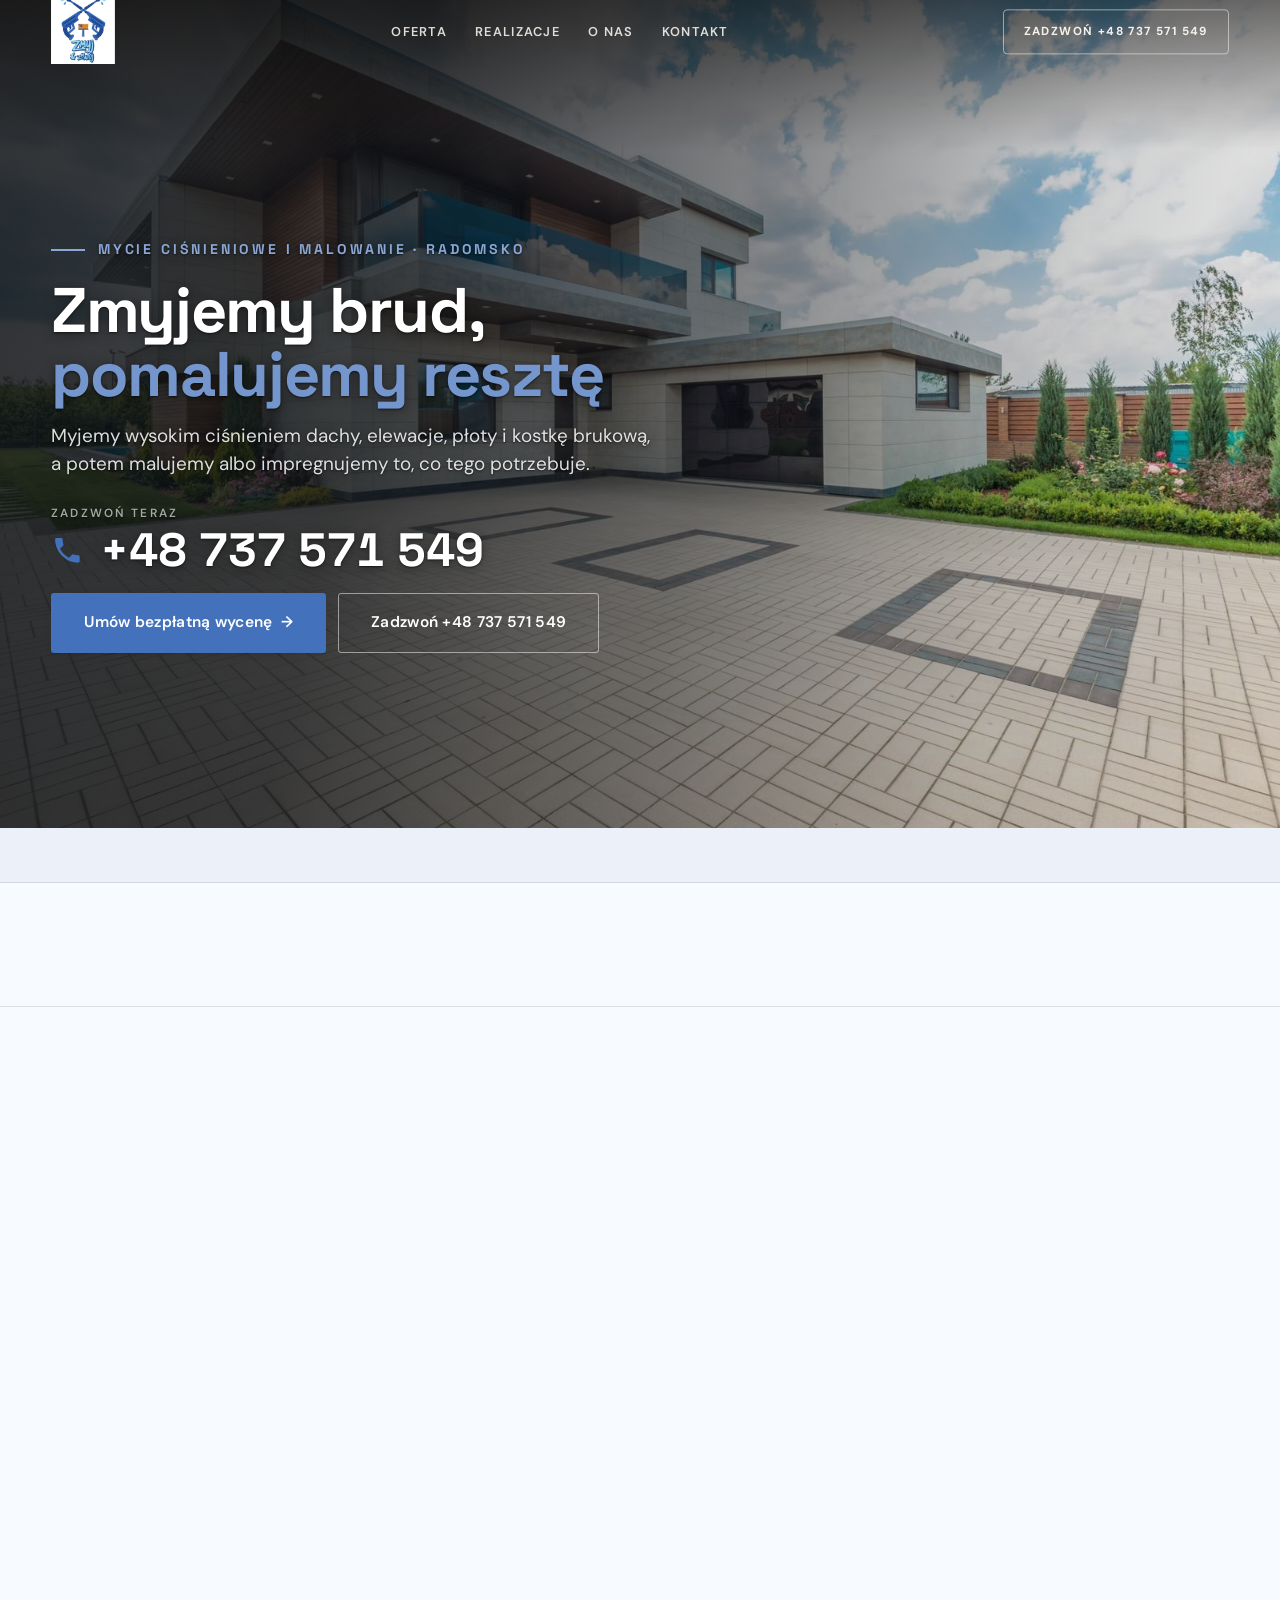
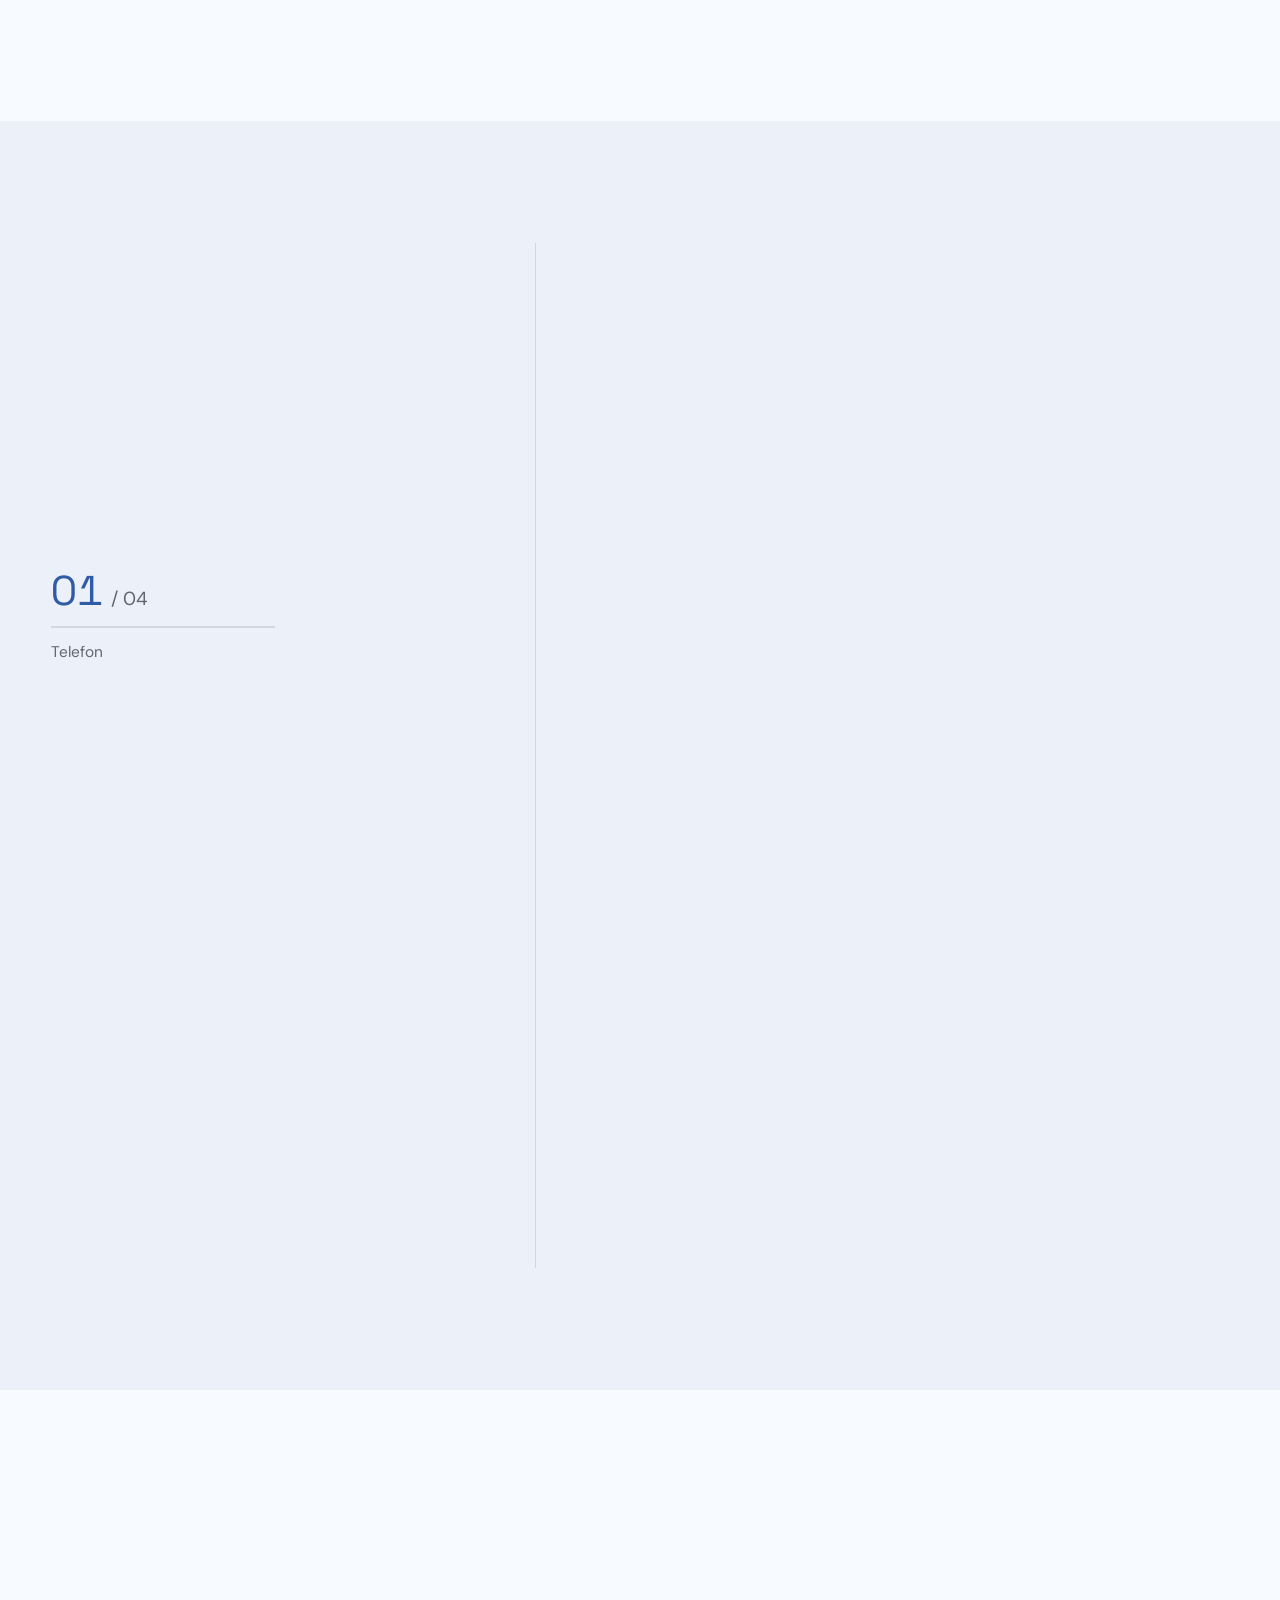
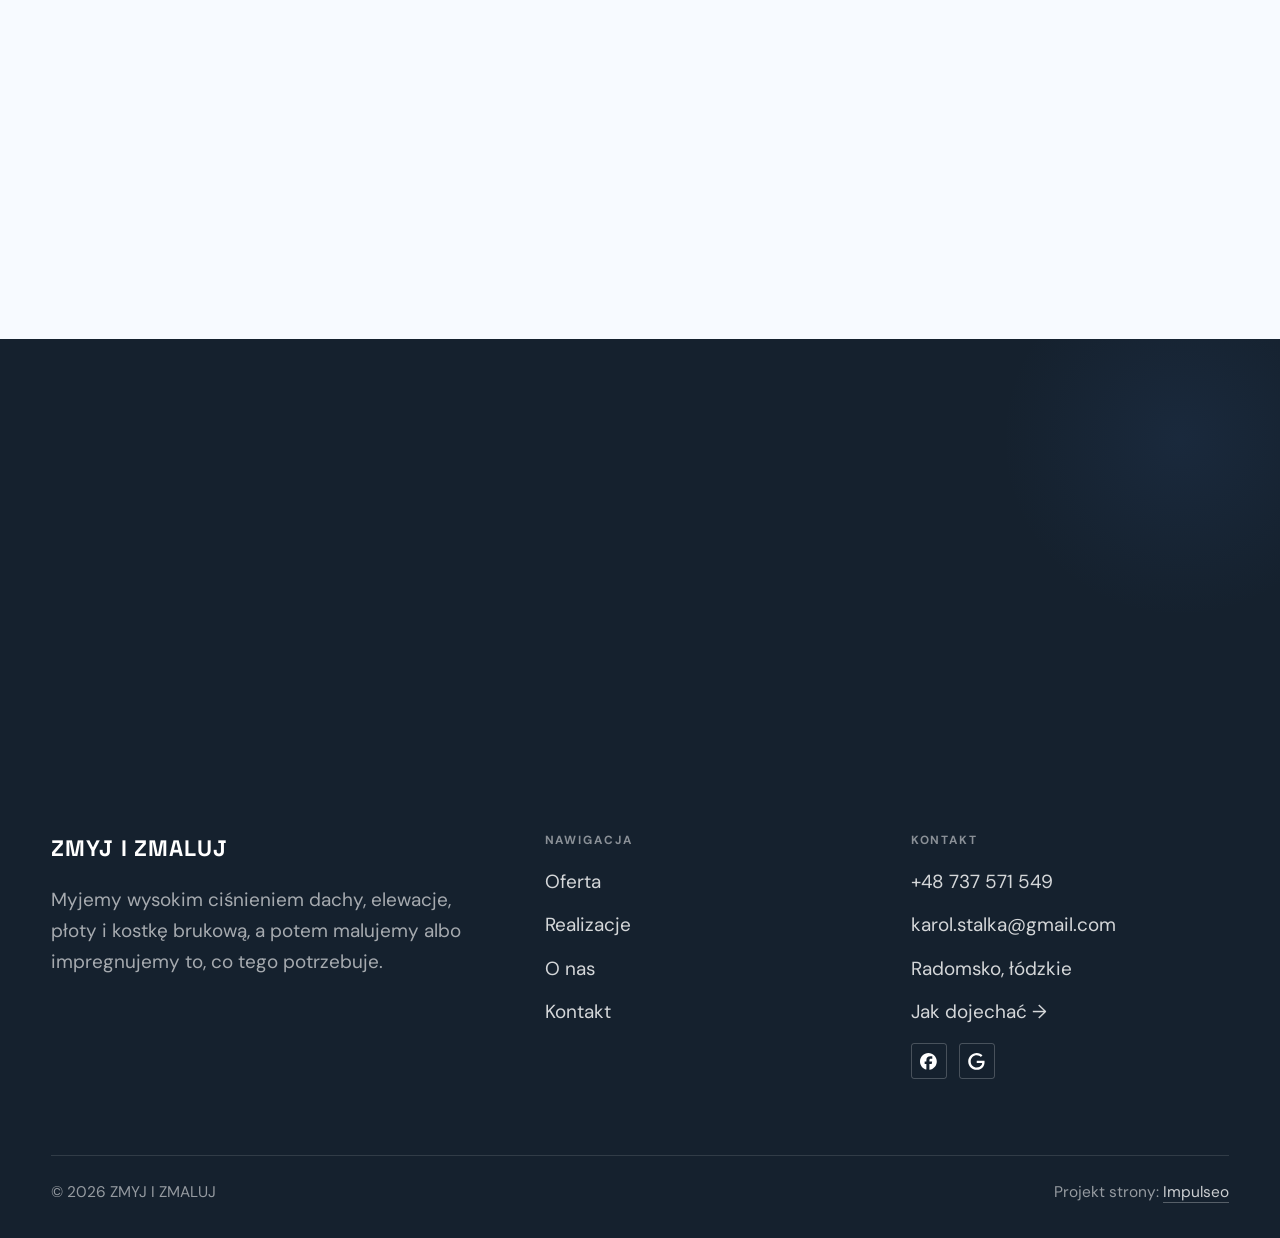
==== index.html @ 69284cdf "Strona demo: zmyj-i-zmaluj" ====
<!DOCTYPE html>
<html lang="pl">
<head>
<meta charset="UTF-8">
<meta name="viewport" content="width=device-width, initial-scale=1.0">
<title>ZMYJ I ZMALUJ - Mycie i malowanie dachów, elewacji, kostki · Radomsko</title>
<meta name="description" content="ZMYJ I ZMALUJ - mycie wysokociśnieniowe i malowanie dachów, elewacji, płotów i kostki brukowej. Impregnacja kostki, usuwanie graffiti, czyszczenie basenów. Radomsko i okolice, dojazd i wycena gratis.">
<link rel="canonical" href="https://kris20032.github.io/zmyj-i-zmaluj/">
<meta name="robots" content="noindex, nofollow">
<meta property="og:type" content="website">
<meta property="og:locale" content="pl_PL">
<meta property="og:site_name" content="ZMYJ I ZMALUJ">
<meta property="og:title" content="ZMYJ I ZMALUJ - Mycie i malowanie dachów, elewacji, kostki · Radomsko">
<meta property="og:description" content="ZMYJ I ZMALUJ - mycie wysokociśnieniowe i malowanie dachów, elewacji, płotów i kostki brukowej. Impregnacja kostki, usuwanie graffiti, czyszczenie basenów. Radomsko i okolice, dojazd i wycena gratis.">
<meta property="og:url" content="https://kris20032.github.io/zmyj-i-zmaluj/">
<meta property="og:image" content="https://kris20032.github.io/zmyj-i-zmaluj/img/og.jpg">
<meta property="og:image:width" content="1200">
<meta property="og:image:height" content="630">
<meta name="twitter:card" content="summary_large_image">
<script type="application/ld+json">{"@context": "https://schema.org", "@type": "LocalBusiness", "name": "ZMYJ I ZMALUJ", "url": "https://kris20032.github.io/zmyj-i-zmaluj/", "telephone": "+48737571549", "image": "https://kris20032.github.io/zmyj-i-zmaluj/img/og.jpg", "areaServed": "Radomsko", "sameAs": ["https://www.facebook.com/zmyjzmaluj/", "https://www.google.com/maps/place/ZMYJ+I+ZMALUJ/@51.0635569,19.4487373,15z/data=!4m6!3m5!1s0x471755c229f0ec9d:0x13a7df13c841205b!8m2!3d51.0635569!4d19.4487373!16s%2Fg%2F11s5fxjgc0"]}</script>
<link rel="preconnect" href="https://fonts.googleapis.com">
<link rel="preconnect" href="https://fonts.gstatic.com" crossorigin>
<link href="https://fonts.googleapis.com/css2?family=Space+Grotesk:wght@500;600;700&family=DM+Sans:opsz,wght@9..40,400;9..40,500;9..40,600&display=swap" rel="stylesheet">
<link rel="stylesheet" href="assets/styles.css?v=d7f6451b">
</head>
<body>

<header class="nav">
  <div class="wrap nav-inner">
    <a class="brand brand-has-logo" href="index.html"><img class="brand-logo" src="img/logo.jpg" alt="ZMYJ I ZMALUJ" width="794" height="794" decoding="async"></a>
    <nav class="nav-links">
      <a href="oferta.html">Oferta</a>
      <a href="realizacje.html">Realizacje</a>
      <a href="o-nas.html">O nas</a>
      <a href="kontakt.html">Kontakt</a>
      <a href="tel:+48737571549" class="btn btn-accent">Zadzwoń +48 737 571 549</a>
    </nav>
    <button class="nav-toggle" aria-label="Menu"><span></span><span></span><span></span></button>
  </div>
</header>

<main>
<section class="hero-fach">
  <img class="hf-photo" src="img/hero.jpg" fetchpriority="high" alt="ZMYJ I ZMALUJ" width="1600" height="1068">
  <div class="hf-panel">
    <div class="hf-inner">
      <span class="hf-kicker">Mycie ciśnieniowe i malowanie · Radomsko</span>
      <h1 class="hf-title">Zmyjemy brud, <em>pomalujemy resztę</em></h1>
      <p class="hf-lead">Myjemy wysokim ciśnieniem dachy, elewacje, płoty i kostkę brukową, a potem malujemy albo impregnujemy to, co tego potrzebuje.</p>
      <a class="hf-phone" href="tel:+48737571549"><span class="hf-phone-lab">Zadzwoń teraz</span><span class="hf-phone-num"><svg class="ico-tel" width="16" height="16" viewBox="0 0 24 24" fill="none" aria-hidden="true"><path d="M6.6 10.8a15.5 15.5 0 0 0 6.6 6.6l2.2-2.2a1 1 0 0 1 1-.24 11.4 11.4 0 0 0 3.6.58 1 1 0 0 1 1 1V20a1 1 0 0 1-1 1A17 17 0 0 1 3 4a1 1 0 0 1 1-1h3.5a1 1 0 0 1 1 1c0 1.25.2 2.46.58 3.6a1 1 0 0 1-.25 1l-2.23 2.2Z" fill="currentColor"/></svg> +48 737 571 549</span></a>
      <div class="hf-actions">
        <a href="kontakt.html" class="btn btn-accent">Umów bezpłatną wycenę <span class="arr">→</span></a>
        <a href="tel:+48737571549" class="btn btn-ghost hf-ghost">Zadzwoń +48 737 571 549</a>
      </div>
    </div>
  </div>
</section>
<section class="fach-promise">
  <div class="wrap">
    <ul class="fp-row reveal"><li>Bezpłatna wycena</li><li>Dojazd: Radomsko i okolice</li><li>Gwarancja na robociznę</li></ul>
  </div>
</section>
<section class="opinie-mini" aria-label="Opinie klientów">
  <div class="wrap">
    <div class="om-row">
      <div class="om-item reveal"><blockquote>„Bardzo polecam współpracę z tą firmą.”</blockquote><span class="om-autor">W. K., opinia z Oferteo</span></div>
      <div class="om-item reveal"><blockquote>„Zleciłem malowanie blaszanego kontenera na działce, efekt wyszedł super.”</blockquote><span class="om-autor">P. S., opinia z Oferteo</span></div>
    </div>
  </div>
</section>
<section class="gateways-band">
  <div class="wrap">
    <div class="gateways">
      <a href="oferta.html" class="gateway reveal"><img src="img/g7.jpg" alt="Mycie i malowanie dachów" loading="lazy" width="1600" height="1068" decoding="async"><span class="g-ttl">Mycie i malowanie dachów</span></a>
      <a href="oferta.html" class="gateway reveal"><img src="img/g8.jpg" alt="Mycie i malowanie elewacji" loading="lazy" width="1600" height="1106" decoding="async"><span class="g-ttl">Mycie i malowanie elewacji</span></a>
      <a href="oferta.html" class="gateway reveal"><img src="img/g9.jpg" alt="Mycie kostki brukowej" loading="lazy" width="1600" height="1068" decoding="async"><span class="g-ttl">Mycie kostki brukowej</span></a>
    </div>
  </div>
</section>
<section class="proces proces-os fachowcy">
  <div class="wrap proc-grid">
    <div class="proc-side">
      <div class="head reveal">
        <span class="eyebrow">Jak pracujemy</span>
        <h2>Wiesz, na czym stoisz - na każdym etapie</h2>
        <p>Od pierwszego telefonu do odbioru roboty - krok po kroku.</p>
      </div>
      <div class="proc-count" aria-hidden="true"><span class="pc-cur">01</span><span class="pc-all">/ 04</span></div>
      <div class="proc-bar" aria-hidden="true"><i></i></div>
      <p class="proc-now" aria-hidden="true">Telefon</p>
    </div>
    <ol class="proces-line">
      <li class="reveal"><span class="pno">01</span><h3>Telefon</h3><p>Mówisz, co chcesz umyć albo pomalować. Umawiamy termin oględzin.</p></li>
      <li class="reveal"><span class="pno">02</span><h3>Wycena na miejscu</h3><p>Przyjeżdżamy za darmo, oglądamy powierzchnię i podajemy cenę.</p></li>
      <li class="reveal"><span class="pno">03</span><h3>Próba</h3><p>Na życzenie czyścimy mały fragment, żebyś zobaczył efekt.</p></li>
      <li class="reveal"><span class="pno">04</span><h3>Robota</h3><p>Myjemy, malujemy albo impregnujemy. Odbierasz gotową powierzchnię razem z nami.</p></li>
    </ol>
  </div>
</section>
<section>
  <div class="wrap">
    <div class="head reveal">
      <span class="eyebrow">Realizacje</span>
      <h2>Przed i po</h2>
      <p>Zdjęcia z naszych zleceń: dachy, ściany, kostka, mury i konstrukcje z blachy.</p>
    </div>
    <div class="gallery">
      <div class="tile t-two3 reveal"><img src="img/g2.jpg" alt="ZMYJ I ZMALUJ" loading="lazy" width="1000" height="598" decoding="async"></div>
      <div class="tile t-third reveal"><img src="img/g3.jpg" alt="ZMYJ I ZMALUJ" loading="lazy" width="1536" height="2048" decoding="async"></div>
      <div class="tile t-third reveal"><img src="img/g4.jpg" alt="ZMYJ I ZMALUJ" loading="lazy" width="1000" height="600" decoding="async"></div>
      <div class="tile t-third reveal"><img src="img/g5.jpg" alt="ZMYJ I ZMALUJ" loading="lazy" width="1200" height="570" decoding="async"></div>
      <div class="tile t-third reveal"><img src="img/g1.jpg" alt="ZMYJ I ZMALUJ" loading="lazy" width="2006" height="1116" decoding="async"></div>
    </div>
    <div style="margin-top:var(--space-7)" class="reveal"><a href="realizacje.html" class="btn btn-accent">Pełna galeria <span class="arr">→</span></a></div>
  </div>
</section>
<section class="fach-uslugi">
  <div class="wrap">
    <div class="head reveal">
      <span class="eyebrow">Co robimy</span>
      <h2>Mycie, malowanie, impregnacja</h2>
      <p>Roboty, które wykonuję regularnie - rozpisane razem z cenami.</p>
    </div>
    <ul class="fu-list">
      <li class="fu-row reveal"><div class="fu-name">Mycie i malowanie dachów</div><div class="fu-desc">Zdejmujemy mech, glony i naloty z pokrycia. Blachodachówkę, która straciła kolor, malujemy po umyciu, żeby dach wyglądał jak po wymianie.</div><a class="fu-cta" href="kontakt.html">Wycena <span class="arr">→</span></a></li>
      <li class="fu-row reveal"><div class="fu-name">Mycie i malowanie elewacji</div><div class="fu-desc">Zielone zacieki i szary osad schodzą z tynku. Gdy samo mycie nie wystarczy, malujemy ściany na nowo.</div><a class="fu-cta" href="kontakt.html">Wycena <span class="arr">→</span></a></li>
      <li class="fu-row reveal"><div class="fu-name">Mycie kostki brukowej</div><div class="fu-desc">Usuwamy glony i porosty, plamy z oleju i rdzy, ślady opon i gumy. Fugi zostają na miejscu.</div><a class="fu-cta" href="kontakt.html">Wycena <span class="arr">→</span></a></li>
      <li class="fu-row reveal"><div class="fu-name">Impregnacja kostki</div><div class="fu-desc">Bezbarwna i hydrofobowa, także z efektem mokrej kostki. Możemy też zmienić kolor kostki impregnatem barwiącym.</div><a class="fu-cta" href="kontakt.html">Wycena <span class="arr">→</span></a></li>
      <li class="fu-row reveal"><div class="fu-name">Płoty, mury i kontenery</div><div class="fu-desc">Myjemy i malujemy płoty betonowe, mury z kamienia, kontenery, silosy i inne konstrukcje z blachy.</div><a class="fu-cta" href="kontakt.html">Wycena <span class="arr">→</span></a></li>
      <li class="fu-row reveal"><div class="fu-name">Graffiti, baseny, odśnieżanie</div><div class="fu-desc">Usuwamy graffiti i kładziemy powłokę antygraffiti. Czyścimy baseny i oczka wodne, a zimą odśnieżamy dachy, podjazdy i parkingi.</div><a class="fu-cta" href="kontakt.html">Wycena <span class="arr">→</span></a></li>
    </ul>
    <div style="margin-top:var(--space-7)" class="reveal"><a href="oferta.html" class="btn btn-ghost">Pełna oferta <span class="arr">→</span></a></div>
  </div>
</section>
<section class="stopklatka" aria-hidden="true">
  <div class="stk-bg" style="background-image:url(img/about.jpg)"></div>
</section>
<section class="opinie">
  <div class="wrap">
    <div class="head center reveal">
      <span class="eyebrow">Opinie</span>
      <h2>Co mówią klienci</h2>
    </div>
    <p class="op-meta reveal"><a class="op-google" href="https://www.google.com/maps/place/ZMYJ+I+ZMALUJ/@51.0635569,19.4487373,15z/data=!4m6!3m5!1s0x471755c229f0ec9d:0x13a7df13c841205b!8m2!3d51.0635569!4d19.4487373!16s%2Fg%2F11s5fxjgc0" target="_blank" rel="noopener"><svg class="op-g-ico" viewBox="0 0 24 24" width="17" height="17" aria-hidden="true"><path fill="#4285F4" d="M22.56 12.25c0-.78-.07-1.53-.2-2.25H12v4.26h5.92c-.26 1.37-1.04 2.53-2.21 3.31v2.77h3.57c2.08-1.92 3.28-4.74 3.28-8.09z"/><path fill="#34A853" d="M12 23c2.97 0 5.46-.98 7.28-2.66l-3.57-2.77c-.98.66-2.23 1.06-3.71 1.06-2.86 0-5.29-1.93-6.16-4.53H2.18v2.84C3.99 20.53 7.7 23 12 23z"/><path fill="#FBBC05" d="M5.84 14.09c-.22-.66-.35-1.36-.35-2.09s.13-1.43.35-2.09V7.07H2.18C1.43 8.55 1 10.22 1 12s.43 3.45 1.18 4.93l2.85-2.22.81-.62z"/><path fill="#EA4335" d="M12 5.38c1.62 0 3.06.56 4.21 1.64l3.15-3.15C17.45 2.09 14.97 1 12 1 7.7 1 3.99 3.47 2.18 7.07l3.66 2.84c.87-2.6 3.3-4.53 6.16-4.53z"/></svg><span>Zobacz opinie w Google</span><span class="arr">→</span></a></p>
    <div class="opinie-grid">
      <figure class="op-card reveal"><span class="op-star"><svg class="ico-star" width="14" height="14" viewBox="0 0 24 24" style="vertical-align:-2px" aria-hidden="true"><path d="M12 2.8l2.85 5.8 6.4.93-4.63 4.5 1.1 6.37L12 17.4l-5.72 3 1.1-6.37-4.63-4.5 6.4-.93L12 2.8Z" fill="currentColor"/></svg><svg class="ico-star" width="14" height="14" viewBox="0 0 24 24" style="vertical-align:-2px" aria-hidden="true"><path d="M12 2.8l2.85 5.8 6.4.93-4.63 4.5 1.1 6.37L12 17.4l-5.72 3 1.1-6.37-4.63-4.5 6.4-.93L12 2.8Z" fill="currentColor"/></svg><svg class="ico-star" width="14" height="14" viewBox="0 0 24 24" style="vertical-align:-2px" aria-hidden="true"><path d="M12 2.8l2.85 5.8 6.4.93-4.63 4.5 1.1 6.37L12 17.4l-5.72 3 1.1-6.37-4.63-4.5 6.4-.93L12 2.8Z" fill="currentColor"/></svg><svg class="ico-star" width="14" height="14" viewBox="0 0 24 24" style="vertical-align:-2px" aria-hidden="true"><path d="M12 2.8l2.85 5.8 6.4.93-4.63 4.5 1.1 6.37L12 17.4l-5.72 3 1.1-6.37-4.63-4.5 6.4-.93L12 2.8Z" fill="currentColor"/></svg><svg class="ico-star" width="14" height="14" viewBox="0 0 24 24" style="vertical-align:-2px" aria-hidden="true"><path d="M12 2.8l2.85 5.8 6.4.93-4.63 4.5 1.1 6.37L12 17.4l-5.72 3 1.1-6.37-4.63-4.5 6.4-.93L12 2.8Z" fill="currentColor"/></svg></span><blockquote>Bardzo polecam współpracę z tą firmą. Efekt mycia i malowania starego płotu betonowego przerósł nasze oczekiwania. Po samym myciu płot wyglądał jak nowy. Nie spodziewałam się, że można osiągnąć taki rezultat.</blockquote><span class="op-autor">W. K., opinia z Oferteo</span></figure>
      <figure class="op-card reveal"><span class="op-star"><svg class="ico-star" width="14" height="14" viewBox="0 0 24 24" style="vertical-align:-2px" aria-hidden="true"><path d="M12 2.8l2.85 5.8 6.4.93-4.63 4.5 1.1 6.37L12 17.4l-5.72 3 1.1-6.37-4.63-4.5 6.4-.93L12 2.8Z" fill="currentColor"/></svg><svg class="ico-star" width="14" height="14" viewBox="0 0 24 24" style="vertical-align:-2px" aria-hidden="true"><path d="M12 2.8l2.85 5.8 6.4.93-4.63 4.5 1.1 6.37L12 17.4l-5.72 3 1.1-6.37-4.63-4.5 6.4-.93L12 2.8Z" fill="currentColor"/></svg><svg class="ico-star" width="14" height="14" viewBox="0 0 24 24" style="vertical-align:-2px" aria-hidden="true"><path d="M12 2.8l2.85 5.8 6.4.93-4.63 4.5 1.1 6.37L12 17.4l-5.72 3 1.1-6.37-4.63-4.5 6.4-.93L12 2.8Z" fill="currentColor"/></svg><svg class="ico-star" width="14" height="14" viewBox="0 0 24 24" style="vertical-align:-2px" aria-hidden="true"><path d="M12 2.8l2.85 5.8 6.4.93-4.63 4.5 1.1 6.37L12 17.4l-5.72 3 1.1-6.37-4.63-4.5 6.4-.93L12 2.8Z" fill="currentColor"/></svg><svg class="ico-star" width="14" height="14" viewBox="0 0 24 24" style="vertical-align:-2px" aria-hidden="true"><path d="M12 2.8l2.85 5.8 6.4.93-4.63 4.5 1.1 6.37L12 17.4l-5.72 3 1.1-6.37-4.63-4.5 6.4-.93L12 2.8Z" fill="currentColor"/></svg></span><blockquote>Zleciłem malowanie blaszanego kontenera na działce, efekt wyszedł super. Cała usługa została wykonana w 1 dzień za przystępną cenę. Szczerze polecam.</blockquote><span class="op-autor">P. S., opinia z Oferteo</span></figure>
    </div>
  </div>
</section>
<section class="cta">
  <div class="wrap">
    <div class="reveal">
      <span class="eyebrow">Współpraca</span>
      <h2>Potrzebujesz fachowca? Wycenimy za darmo.</h2>
      <p>Odezwij się - umówimy oględziny i usłyszysz konkretną kwotę. Za darmo.</p>
    </div>
    <div class="cta-actions reveal">
      <a href="kontakt.html" class="btn btn-light">Umów bezpłatną wycenę <span class="arr">→</span></a>
      <a href="tel:+48737571549" class="btn btn-ghost btn-ghost-cta">+48 737 571 549</a>
    </div>
  </div>
</section>
</main>

<footer>
  <div class="wrap">
    <div class="foot-grid">
      <div class="foot-brand">
        <div class="name">ZMYJ I ZMALUJ</div>
        <p>Myjemy wysokim ciśnieniem dachy, elewacje, płoty i kostkę brukową, a potem malujemy albo impregnujemy to, co tego potrzebuje.</p>
      </div>
      <div class="foot-col">
        <h4>Nawigacja</h4>
        <a href="oferta.html">Oferta</a>
        <a href="realizacje.html">Realizacje</a>
        <a href="o-nas.html">O nas</a>
        <a href="kontakt.html">Kontakt</a>
      </div>
      <div class="foot-col">
        <h4>Kontakt</h4>
        <a href="tel:+48737571549">+48 737 571 549</a>
        <a href="mailto:karol.stalka@gmail.com">karol.stalka@gmail.com</a>
        <p>Radomsko, łódzkie</p>
        <a href="https://www.google.com/maps/place/ZMYJ+I+ZMALUJ/@51.0635569,19.4487373,15z/data=!4m6!3m5!1s0x471755c229f0ec9d:0x13a7df13c841205b!8m2!3d51.0635569!4d19.4487373!16s%2Fg%2F11s5fxjgc0" target="_blank" rel="noopener">Jak dojechać →</a>
      <div class="foot-soc">
        <a class="soc" href="https://www.facebook.com/zmyjzmaluj/" target="_blank" rel="noopener" aria-label="Facebook - ZMYJ I ZMALUJ"><svg viewBox="0 0 24 24" aria-hidden="true" focusable="false"><path d="M9.101 23.691v-7.98H6.627v-3.667h2.474v-1.58c0-4.085 1.848-5.978 5.858-5.978.401 0 .955.042 1.468.103a8.68 8.68 0 0 1 1.141.195v3.325a8.623 8.623 0 0 0-.653-.036 26.805 26.805 0 0 0-.733-.009c-.707 0-1.259.096-1.675.309a1.686 1.686 0 0 0-.679.622c-.258.42-.374.995-.374 1.752v1.297h3.919l-.386 2.103-.287 1.564h-3.246v8.245C19.396 23.238 24 18.179 24 12.044c0-6.627-5.373-12-12-12s-12 5.373-12 12c0 5.628 3.874 10.35 9.101 11.647Z" fill="currentColor"/></svg></a>
        <a class="soc" href="https://www.google.com/maps/place/ZMYJ+I+ZMALUJ/@51.0635569,19.4487373,15z/data=!4m6!3m5!1s0x471755c229f0ec9d:0x13a7df13c841205b!8m2!3d51.0635569!4d19.4487373!16s%2Fg%2F11s5fxjgc0" target="_blank" rel="noopener" aria-label="Google - ZMYJ I ZMALUJ"><svg viewBox="0 0 24 24" aria-hidden="true" focusable="false"><path d="M12.48 10.92v3.28h7.84c-.24 1.84-.853 3.187-1.787 4.133-1.147 1.147-2.933 2.4-6.053 2.4-4.827 0-8.6-3.893-8.6-8.72s3.773-8.72 8.6-8.72c2.6 0 4.507 1.027 5.907 2.347l2.307-2.307C18.747 1.44 16.133 0 12.48 0 5.867 0 .307 5.387.307 12s5.56 12 12.173 12c3.573 0 6.267-1.173 8.373-3.36 2.16-2.16 2.84-5.213 2.84-7.667 0-.76-.053-1.467-.173-2.053H12.48z" fill="currentColor"/></svg></a>
      </div>
      </div>
    </div>
    <div class="foot-bot">
      <span>© 2026 ZMYJ I ZMALUJ</span>
      <span>Projekt strony: <a class="foot-credit" href="https://impulseo.pl" target="_blank" rel="noopener">Impulseo</a></span>
    </div>
  </div>
</footer>
<div class="sticky-call"><a class="sc-call" href="tel:+48737571549"><svg class="ico-tel" width="16" height="16" viewBox="0 0 24 24" fill="none" aria-hidden="true"><path d="M6.6 10.8a15.5 15.5 0 0 0 6.6 6.6l2.2-2.2a1 1 0 0 1 1-.24 11.4 11.4 0 0 0 3.6.58 1 1 0 0 1 1 1V20a1 1 0 0 1-1 1A17 17 0 0 1 3 4a1 1 0 0 1 1-1h3.5a1 1 0 0 1 1 1c0 1.25.2 2.46.58 3.6a1 1 0 0 1-.25 1l-2.23 2.2Z" fill="currentColor"/></svg> Zadzwoń</a><a class="sc-quote" href="kontakt.html">Umów bezpłatną wycenę</a></div>
<div class="demo-wazne" data-do="2026-11-12" data-cykl="3" hidden><svg class="dw-ico" width="13" height="13" viewBox="0 0 24 24" fill="none" aria-hidden="true"><circle cx="12" cy="12" r="8.6" stroke="currentColor" stroke-width="1.8"/><path d="M12 7.2V12l3.3 2" stroke="currentColor" stroke-width="1.8" stroke-linecap="round"/></svg><span class="dw-txt"></span></div>

<script src="assets/main.js"></script>
</body>
</html>
---- assets/styles.css ----
/* ============================================================
   STOLBASZ — premium, architektoniczny B2B fit-out
   Jasna paleta, zero brązu. System wg premium-web-craft.
   Projekt strony: Impulseo (impulseo.pl)
   ============================================================ */

:root{
  /* PALETA — jasna, architektoniczna, chłodna */
  --paper:#F4F6F8;          /* główne tło */
  --paper-2:#E7EBEF;        /* sekcje alternatywne (chłodny jasny szary) */
  --paper-3:#E7EBEF;        /* delikatne wypełnienia */
  --ink:#15212E;            /* tekst główny — chłodny grafit */
  --ink-soft:#243443;       /* nagłówki drugorzędne */
  --muted:#6B7785;          /* tekst poboczny */
  --line:rgba(21,33,46,.12);/* hairline */
  --accent:#E8A317;         /* stonowany petrol-slate — jedyny akcent */
  --accent-d:#C9870C;
  --accent-soft:rgba(232,163,23,.10);
  --dark:#15212E;           /* sekcje ciemne (stopka/CTA) */

  /* HOVER ZDJĘĆ — JEDEN standard dla całego silnika (decyzja K. 04.08.2026, artefakt z wariantami).
     AKTUALNE (K.+Szymon 09.08.2026, wybór z artefaktu 6 wariantów): zoom 1.05 przy 1.4s -
     przy tak długim czasie mocniejszy kadr NIE skacze, tylko „oddycha". Poprzedni standard
     (1.02 / .55s z 04.08) odbierany jako dynamiczny i szybki.
     Spoczynek lekko przygaszony, ale TYLKO tam, gdzie jest mysz (@media hover:hover) —
     na telefonie zdjęcia zostają w pełnej jasności. */
  --img-zoom:1.05;                   /* K.+Szymon 09.08: wariant F z artefaktu porównawczego */
  --img-rest:brightness(.95) saturate(.99);
  --img-hot:brightness(1.06) saturate(1.05);
  --img-dur:1.4s;                    /* K.+Szymon 09.08 (wariant F): powoli = elegancko */
  --img-ease:cubic-bezier(.16,.84,.44,1);  /* miękki ogon, efekt „oddychania" */

  /* ODSTĘPY — skala 4/8 */
  --space-1:4px; --space-2:8px; --space-3:12px; --space-4:16px; --space-5:24px;
  --space-6:32px; --space-7:48px; --space-8:64px; --space-9:96px; --space-10:128px;

  /* TYPOGRAFIA — fluid clamp() (skala podbita 16.07.2026: większe, czytelniejsze litery — uwaga Adama) */
  --text-sm:clamp(.9rem,.87rem + .12vw,1rem);
  --text-base:clamp(1.08rem,1.04rem + .18vw,1.2rem);
  --text-lg:clamp(1.24rem,1.15rem + .34vw,1.44rem);
  --text-h3:clamp(1.34rem,1.22rem + .55vw,1.66rem);
  --text-h2:clamp(2.1rem,1.66rem + 2.1vw,3.1rem);
  --text-h1:clamp(2.9rem,2.1rem + 4vw,5.1rem);

  /* PROMIENIE — architektoniczne, raczej ostre */
  --r-sm:3px; --r-md:6px; --r-lg:10px;

  /* RUCH */
  --ease:cubic-bezier(.25,.46,.45,.94); --dur:.24s;

  /* CIENIE — miękkie, warstwowe */
  --sh-sm:0 1px 2px rgba(16,24,32,.04), 0 2px 8px rgba(16,24,32,.05);
  --sh-md:0 2px 6px rgba(16,24,32,.05), 0 12px 28px -8px rgba(16,24,32,.12);
  --sh-lg:0 6px 14px rgba(16,24,32,.07), 0 26px 56px -18px rgba(16,24,32,.22);

  --hairline:1px solid var(--line);

  --font-display:'Space Grotesk','Inter',sans-serif;
  --font-body:'DM Sans','Inter',sans-serif;
}

*{box-sizing:border-box;margin:0;padding:0}
html{scroll-behavior:smooth}
body{
  font-family:var(--font-body);
  font-size:var(--text-base);
  line-height:1.65;
  color:var(--ink);
  background:var(--paper);
  -webkit-font-smoothing:antialiased;
  text-rendering:optimizeLegibility;
}
img{max-width:100%;height:auto;display:block}  /* height:auto = width/height z atrybutów trzyma proporcje (TOP#12) */
a{color:inherit;text-decoration:none}

.wrap{width:min(92%,1180px);margin-inline:auto}
section{padding-block:clamp(52px,6.5vw,96px)}

h1,h2,h3{font-family:var(--font-display);font-weight:700;line-height:1.08;letter-spacing:-.02em;color:var(--ink)}
h1{font-size:var(--text-h1);letter-spacing:-.035em}
h2{font-size:var(--text-h2);letter-spacing:-.025em}
h3{font-size:var(--text-h3)}
/* MIARA — długość wiersza. WCAG 2.2 SC 1.4.8: max 80 znaków; Butterick: 45–90.
   68ch daje realnie 72–78 znaków polskiego tekstu, czyli z zapasem pod granicą.
   Wcześniej limit miał TYLKO <p> — <li>, <blockquote> i <dd> nie miały żadnego,
   i to jedyny powód, dla którego 23 bloki na dwóch oddanych stronach jadą po
   83–106 znaków w wierszu (pomiar 07.08.2026, bramka `miara`).
   ⚠️ Listy i definicje ograniczamy TYLKO bez klasy: `ul`/`ol` z klasą to u nas
   układ (siatki kafli, menu), a nie tekst ciągły — tam miarę wyznacza układ. */
/* 60ch, nie 68ch (K. 10.08): po zmianie fontów na węższe kroje (DM Sans i spółka)
   w 68ch mieściło się ~90 znaków - bramka pikselowa słusznie zgłaszała przekroczenie
   granicy 80. Pomiar na żywej przeglądarce: 60ch = 90 znaków, 53ch = ~78 znaków, czyli normę WCAG 1.4.8. */
:root{ --miara:53ch }
p{max-width:min(100%,var(--miara))}
blockquote,
ul:not([class])>li, ol:not([class])>li,
dl:not([class])>dd{max-width:min(100%,var(--miara))}

/* ⚠️ Świadomie BEZ wyjątku `.tile p,.card p,.svc p{max-width:none}`, choć nasuwa się sam:
   te akapity BYŁY już ograniczone (stare `p{max-width:65ch}`), więc „wyjątek" nie odblokowałby
   niczego nowego — tylko ROZLUŹNIŁ stan sprzed zmiany na wszystkich demach naraz.
   `figcaption` żadna z reguł wyżej nie dotyczy, więc też nie potrzebuje zwolnienia. */

/* ŁAMANIE. `balance` wyrównuje długości wierszy w nagłówku, `pretty` pilnuje ostatniego
   wiersza akapitu, żeby nie został w nim jeden wyraz. Obsługiwane od Chrome 117 /
   Safari 17.5; starsze przeglądarki po prostu ignorują tę własność.
   `text-wrap:pretty` nie występowało dotąd ANI RAZ w silniku ani w repo klientów. */
h1,h2,h3,.lead,.lede{text-wrap:balance}
p,li,blockquote,dd{text-wrap:pretty}

.eyebrow{
  font-family:var(--font-body);
  font-size:var(--text-sm);
  font-weight:600;
  letter-spacing:.18em;
  text-transform:uppercase;
  color:var(--accent);
  display:inline-flex;align-items:center;gap:var(--space-3);
}
/* flex:none + margin-top = kreska trzyma się PIERWSZEJ linii. Wcześniej align-items:center
   centrowało ją względem całego bloku i przy zawinięciu (długi kicker typu
   „…WNĘTRZ · LESZNO · OD 2019") druga linia lądowała z brzydkim wcięciem. */
.eyebrow{align-items:flex-start}
.eyebrow>*,.eyebrow{text-wrap:balance}   /* dlugi kicker lamal sie na sierote typu samo „2019" w drugiej linii */
.eyebrow::before{content:"";width:28px;height:1px;background:var(--accent);display:inline-block;flex:none;margin-top:.62em}

.muted{color:var(--muted)}
.lead{font-size:var(--text-lg);line-height:1.55;color:var(--ink-soft);max-width:50ch}

/* ---------- BUTTONS ---------- */
.btn{
  display:inline-flex;align-items:center;gap:var(--space-2);
  font-weight:600;font-size:var(--text-sm);letter-spacing:.02em;
  padding:var(--space-4) var(--space-6);
  border-radius:var(--r-sm);
  transition:transform var(--dur) var(--ease),box-shadow var(--dur) var(--ease),background var(--dur) var(--ease);
  cursor:pointer;border:1px solid transparent;
}
.btn-accent{background:var(--accent);color:#fff;box-shadow:var(--sh-sm)}
.btn-accent:hover{background:var(--accent-d);transform:translateY(-2px);box-shadow:var(--sh-md)}
.btn-accent:active{transform:translateY(0);box-shadow:var(--sh-sm)}
.btn-ghost{background:transparent;color:var(--ink);border-color:var(--line)}
.btn-ghost:hover{border-color:var(--accent);color:var(--accent);transform:translateY(-2px)}
.btn-light{background:#fff;color:var(--ink);box-shadow:var(--sh-sm)}
.btn-light:hover{transform:translateY(-2px);box-shadow:var(--sh-md)}
.btn .arr{transition:transform var(--dur) var(--ease)}
.btn:hover .arr{transform:translateX(4px)}

/* ---------- NAV ---------- */
.nav{
  position:sticky;top:0;z-index:50;
  background:color-mix(in srgb,var(--paper) 88%,transparent);
  backdrop-filter:saturate(140%) blur(10px);
  border-bottom:var(--hairline);
}
.nav-inner{display:flex;align-items:center;justify-content:space-between;gap:var(--space-5);height:72px}
/* ANTY-NACHODZENIE (K. 05.08.2026): długa nazwa firmy + przycisk z pełnym numerem nie mieściły się w pasku
   i flex ściskał linki PONIŻEJ ich treści - "Kontakt" wchodził na ramkę "Zadzwoń +48 ...". Teraz ustępuje
   nazwa marki (skrót wielokropkiem), a menu i przycisk nigdy się nie kurczą ani nie zachodzą na siebie. */
.brand{display:flex;flex-direction:column;line-height:1;min-width:0;flex:0 1 auto}
.brand .name{font-family:var(--font-display);font-weight:800;font-size:1.35rem;letter-spacing:.04em;white-space:nowrap;overflow:hidden;text-overflow:ellipsis}
.brand .sub{font-size:.62rem;letter-spacing:.34em;text-transform:uppercase;color:var(--muted);margin-top:5px;white-space:nowrap;overflow:hidden;text-overflow:ellipsis}
.nav-links{display:flex;align-items:center;gap:var(--space-6);flex:0 0 auto}
.nav-links a{font-size:var(--text-sm);font-weight:500;color:var(--ink-soft);position:relative;padding-block:4px;white-space:nowrap;transition:color var(--dur) var(--ease)}
.nav-links a::after{content:"";position:absolute;left:0;bottom:0;width:0;height:1.5px;background:var(--accent);transition:width var(--dur) var(--ease)}
.nav-links a:hover,.nav-links a.active{color:var(--ink)}
.nav-links a:hover::after,.nav-links a.active::after{width:100%}
.nav-links .btn{padding:var(--space-2) var(--space-5)}
/* przyciski w nav: właściwy kolor (przebij .nav-links a) + bez podkreślenia */
.nav-links a.btn-accent{color:#fff}
.nav-links a.btn-ghost,.nav-links a.btn-light{color:var(--ink)}
/* CTA w pasku: NIE podkreślenie spod linków menu, ale ten sam przelatujący błysk,
   co na wszystkich innych przyciskach (zgłoszenie K. 13.08.2026 - „na hero jest efekt
   światła przechodzącego przez przycisk, na navbarze go nie ma, a mają być identyczne").
   Reguła `.nav-links a::after` jest silniejsza od `.btn::after`, więc trzeba jej
   geometrię wyzerować i wpisać połysk z nazwy - samo `display:none` gasiło efekt. */
.nav-links a.btn::after{
  display:block;content:"";position:absolute;inset:0;z-index:-1;pointer-events:none;
  width:auto;height:auto;border-radius:inherit;   /* kasuje geometrię podkreślenia (width:0;height:1.5px) */
  background:linear-gradient(100deg,transparent 32%,rgba(255,255,255,.20) 50%,transparent 68%);
  translate:-120% 0}
@media (prefers-reduced-motion:no-preference){
  .nav-links a.btn:hover::after{translate:120% 0;transition:translate .75s var(--mt-ease,cubic-bezier(.16,.84,.44,1))}
}
.nav-toggle{display:none;background:none;border:none;cursor:pointer;flex-direction:column;gap:5px;padding:8px}
.nav-toggle span{width:24px;height:2px;background:var(--ink);transition:var(--dur)}
/* Ciasny zakres MIĘDZY menu mobilnym a pełnym pulpitem: zbijamy odstępy i nazwę marki,
   żeby wszystko zmieściło się naturalnie, zanim w ogóle dojdzie do skracania wielokropkiem. */
@media(max-width:1280px) and (min-width:921px){
  .nav-links{gap:var(--space-4)}
  .nav-links .btn{padding:var(--space-2) var(--space-4)}
  .brand .name{font-size:1.15rem}
}

/* ---------- HERO (split) ---------- */
.hero{position:relative;overflow:hidden;border-bottom:var(--hairline)}
.hero-grid{display:grid;grid-template-columns:1.05fr .95fr;gap:clamp(24px,4vw,60px);align-items:center;
  padding-block:clamp(36px,4.5vw,64px)}
.hero-copy .eyebrow{margin-bottom:var(--space-5)}
.hero-copy h1{margin-bottom:var(--space-5)}
.hero-copy .lead{margin-bottom:var(--space-7)}
.hero-actions{display:flex;flex-wrap:wrap;gap:var(--space-4)}
.hero-art{position:relative;aspect-ratio:4/3;border-radius:var(--r-lg);overflow:hidden;box-shadow:var(--sh-lg)}
.hero-art img{width:100%;height:100%;object-fit:cover}
.hero-art::after{content:"";position:absolute;inset:0;background:linear-gradient(180deg,transparent 55%,rgba(18,24,28,.28))}
.hero-badge{position:absolute;left:var(--space-5);bottom:var(--space-5);z-index:2;
  background:rgba(252,252,251,.94);backdrop-filter:blur(4px);
  border-radius:var(--r-md);padding:var(--space-4) var(--space-5);box-shadow:var(--sh-md);max-width:78%}
.hero-badge strong{display:block;font-family:var(--font-display);font-size:1rem;letter-spacing:-.01em}
.hero-badge span{font-size:var(--text-sm);color:var(--muted)}

/* ---------- HERO duży / kinowy (strona główna) ---------- */
.hero-cine{position:relative;min-height:clamp(560px,82vh,840px);min-height:clamp(560px,82svh,840px);display:flex;align-items:center;overflow:hidden;border-bottom:var(--hairline)}
.hero-cine>img{position:absolute;inset:0;width:100%;height:100%;object-fit:cover;z-index:0}
.hero-cine::after{content:"";position:absolute;inset:0;z-index:1;
  background:linear-gradient(95deg,rgba(13,18,23,.86) 0%,rgba(13,18,23,.64) 32%,rgba(13,18,23,.24) 62%,rgba(13,18,23,.04) 100%)}
.hero-cine .wrap{position:relative;z-index:2;padding-block:var(--space-8)}
.hero-cine .hero-copy{max-width:660px}
.hero-cine .eyebrow{color:#fff;margin-bottom:var(--space-5)}
.hero-cine .eyebrow::before{background:#fff}
.hero-cine h1{color:#fff;margin-bottom:var(--space-5);font-size:clamp(2.9rem,2rem + 4.4vw,5.2rem);text-wrap:balance}
.hero-cine .lead{color:rgba(255,255,255,.92);max-width:48ch;margin-bottom:var(--space-7)}
.hero-cine .hero-actions{display:flex;flex-wrap:wrap;gap:var(--space-4)}
/* NISKIE OKNO (laptop z dokiem i paskami przeglądarki ma ~700-780 px wysokości widoku):
   H1 do 5.2rem + długi lead nie mieściły się i przyciski wypadały POD krawędź ekranu -
   klient widział stronę bez ani jednego CTA. Skalujemy w dół, zamiast przycinać treść. */
@media(min-width:821px) and (max-height:820px){
  .hero-cine{min-height:clamp(520px,94svh,780px)}
  .hero-cine .wrap{padding-block:var(--space-6)}
  .hero-cine h1{font-size:clamp(2.2rem,1.5rem + 2.6vw,3.6rem);margin-bottom:var(--space-4)}
  .hero-cine .eyebrow{margin-bottom:var(--space-4)}
  .hero-cine .lead{margin-bottom:var(--space-5);max-width:44ch}
}
@media(max-width:680px){
  .hero-cine{min-height:clamp(520px,76vh,640px);min-height:clamp(520px,76svh,640px);align-items:flex-end}
  .hero-cine::after{background:linear-gradient(0deg,rgba(13,18,23,.9) 6%,rgba(13,18,23,.45) 55%,rgba(13,18,23,.25) 100%)}
  .hero-cine .wrap{padding-bottom:var(--space-9)}
  /* TELEFON (~90% oglądających): lead potrafił zająć 8 linii i zepchnąć CTA poza pierwszy ekran.
     Zwężamy interlinię i skalę - treści nie ucinamy, bo to ona sprzedaje. */
  .hero-cine .lead{font-size:.98rem;line-height:1.5;margin-bottom:var(--space-5)}
  .hero-cine .eyebrow{font-size:.72rem;letter-spacing:.13em;margin-bottom:var(--space-4)}
  .hero-cine .eyebrow::before{width:20px}
  .hero-cine h1{margin-bottom:var(--space-4)}
}

/* full-bleed hero variant (podstrony) */
.pagehead{position:relative;min-height:46vh;min-height:46svh;display:flex;align-items:flex-end;overflow:hidden;border-bottom:var(--hairline)}
.pagehead img{position:absolute;inset:0;width:100%;height:100%;object-fit:cover}
/* 10.08.2026 (decyzja K.): mocniejsze przyciemnienie + cień pod tekstem. Bramka mierzyła na
   nagłówkach podstron 3,38-3,43:1 przy wymaganych 4,5 — jasne zdjęcie (hala, śnieg, niebo)
   podchodziło pod biały tekst. Zdjęcia klientów są różne, więc kontrast musi dawać WARSTWA,
   a nie szczęśliwy dobór kadru. */
.pagehead::after{content:"";position:absolute;inset:0;background:linear-gradient(180deg,rgba(18,24,28,.40),rgba(18,24,28,.76))}
.pagehead .wrap{position:relative;z-index:2;padding-block:var(--space-9);color:#fff}
.pagehead h1{color:#fff;max-width:18ch;text-shadow:0 2px 16px rgba(0,0,0,.55)}
.pagehead .eyebrow{color:#fff}
.pagehead .eyebrow::before{background:#fff}
.pagehead p{color:rgba(255,255,255,.92);margin-top:var(--space-4);max-width:54ch;text-shadow:0 1px 12px rgba(0,0,0,.5)}

/* ---------- STRIP (pasek skrótów / liczby) ---------- */
.strip{background:var(--dark);color:#fff}
/* PASEK HASEŁ — standard 04.08.2026 (decyzja K.): 5 haseł w JEDNYM rzędzie, tekst WYŚRODKOWANY,
   węższe marginesy boczne niż reszta strony (pasek ma iść szerzej), równe wysokości kolumn. */
.strip .wrap{width:min(96%,1440px);display:grid;grid-template-columns:repeat(5,1fr);
  gap:var(--space-5);padding-block:var(--space-7);align-items:stretch}
.strip .item .k{font-family:var(--font-display);font-size:clamp(1.05rem,.82rem + .85vw,1.55rem);
  font-weight:800;letter-spacing:-.02em;color:#fff;line-height:1.18;text-wrap:balance}
.strip .item .v{font-size:var(--text-sm);color:rgba(255,255,255,.66);margin-top:var(--space-2);line-height:1.4}
.strip .item{border-left:2px solid var(--accent);padding-inline:var(--space-4);
  text-align:center;display:flex;flex-direction:column;justify-content:center}
/* liczba kolumn = liczba haseł, żeby ostatnie nie zostawało samo w drugim rzędzie.
   Klasę n-N nadaje multipage.py; domyślnie (bez klasy) pasek jest 5-kolumnowy. */
.strip.n-2 .wrap{grid-template-columns:repeat(2,1fr)}
.strip.n-3 .wrap{grid-template-columns:repeat(3,1fr)}
.strip.n-4 .wrap{grid-template-columns:repeat(4,1fr);gap:var(--space-6)}
.strip.n-4 .item .k{font-size:clamp(1.3rem,1rem + 1.1vw,2rem)}
.strip.n-6 .wrap{grid-template-columns:repeat(6,1fr);gap:var(--space-4)}
.strip.n-6 .item .k{font-size:clamp(.98rem,.8rem + .7vw,1.35rem)}
/* równe łamanie: zamiast "długa linia + jedno słowo" obie linie zbliżonej długości */
.strip .item .k{text-wrap:balance}

/* ---------- SECTION HEAD ---------- */
.head{max-width:48rem;margin-bottom:var(--space-8)}
.head.center{margin-inline:auto;text-align:center}
.head .eyebrow{margin-bottom:var(--space-4)}
.head h2{margin-bottom:var(--space-4)}
.head p{color:var(--muted);font-size:var(--text-lg);line-height:1.55}
.head.center p{margin-inline:auto}

/* ---------- INTRO SPLIT ---------- */
.split{display:grid;grid-template-columns:.92fr 1.08fr;gap:clamp(28px,5vw,80px);align-items:center}
.split.rev{grid-template-columns:1.08fr .92fr}
.split.rev .split-art{order:-1}
.split-art{position:relative;aspect-ratio:5/4;border-radius:var(--r-lg);overflow:hidden;box-shadow:var(--sh-lg)}
.split-art img{width:100%;height:100%;object-fit:cover}
.split-copy h2{margin-bottom:var(--space-5)}
.split-copy p+p{margin-top:var(--space-4)}
.split-copy .btn{margin-top:var(--space-6)}

/* ---------- SERVICES (zakres) ---------- */
.svc-grid{display:grid;grid-template-columns:repeat(auto-fit,minmax(280px,1fr));gap:var(--space-5)}
.svc{background:#fff;border:var(--hairline);border-radius:var(--r-md);padding:var(--space-7) var(--space-6);
  transition:transform var(--dur) var(--ease),box-shadow var(--dur) var(--ease),border-color var(--dur) var(--ease);
  position:relative;overflow:hidden}
.svc::before{content:"";position:absolute;left:0;top:0;width:3px;height:0;background:var(--accent);transition:height var(--dur) var(--ease)}
.svc:hover{transform:translateY(-4px);box-shadow:var(--sh-md);border-color:transparent}
.svc:hover::before{height:100%}
.svc .ic{font-family:var(--font-display);font-size:.8rem;font-weight:700;letter-spacing:.12em;color:var(--accent);margin-bottom:var(--space-4)}
.svc h3{margin-bottom:var(--space-3);font-size:1.22rem}
.svc p{color:var(--muted);font-size:var(--text-base);line-height:1.6}

/* big detailed service rows */
.svc-row{display:grid;grid-template-columns:.8fr 1.2fr;gap:clamp(20px,4vw,60px);align-items:center;padding-block:var(--space-8)}
.svc-row+.svc-row{border-top:var(--hairline)}
.svc-row.rev{grid-template-columns:1.2fr .8fr}
/* Naprzemienny układ wierszy oferty: co drugi wiersz ma zdjęcie po PRAWEJ.
   Było `order:-1` — martwy kod, bo zdjęcie i tak jest pierwszym dzieckiem w HTML,
   więc wszystkie wiersze wyglądały identycznie (zdjęcie zawsze z lewej), a `rev`
   zmieniało tylko szerokość kolumn. Znalezione 29.07.2026 przy różnicowaniu kierunków
   animacji (pomiar pozycji: art.mid 390/502 przy row.mid 756 — zawsze lewa strona). */
.svc-row.rev .svc-row-art{order:2}
.svc-row-art{aspect-ratio:4/3;border-radius:var(--r-md);overflow:hidden;box-shadow:var(--sh-md)}
.svc-row-art img{width:100%;height:100%;object-fit:cover}
.svc-row h3{font-size:1.5rem;margin-bottom:var(--space-4)}
.svc-row .num{font-family:var(--font-display);font-size:.85rem;font-weight:700;letter-spacing:.14em;color:var(--accent);display:block;margin-bottom:var(--space-3)}
.svc-row ul{list-style:none;margin-top:var(--space-4);display:flex;flex-direction:column;gap:var(--space-2)}
.svc-row li{position:relative;padding-left:var(--space-5);color:var(--muted);font-size:var(--text-base)}
.svc-row li::before{content:"";position:absolute;left:0;top:.62em;width:8px;height:1px;background:var(--accent)}

/* ---------- GALLERY (realizacje) ---------- */
.gallery{display:grid;grid-template-columns:repeat(12,1fr);gap:var(--space-4);grid-auto-rows:200px}
/* GALERIA MASONRY — pionowe zdjęcia (portrety beauty/wellness) bez przycinania: kolumny, height auto */
.gallery-masonry{column-count:3;column-gap:var(--space-4)}
@media(max-width:900px){.gallery-masonry{column-count:2}}
@media(max-width:560px){.gallery-masonry{column-count:1}}
.gallery-masonry .m-tile{break-inside:avoid;margin:0 0 var(--space-4);padding:0;position:relative;overflow:hidden;border-radius:var(--r-md);border:1px solid var(--line)}
.gallery-masonry .m-tile img{width:100%;height:auto;display:block}
.gallery-masonry .m-tile .cap{position:absolute;left:0;right:0;bottom:0;padding:var(--space-4);color:#fff;background:linear-gradient(0deg,rgba(0,0,0,.55),transparent);font-size:var(--text-sm)}
.gallery-masonry .m-tile .cap small{display:block;font-weight:400;opacity:.78;letter-spacing:.04em;text-transform:uppercase;font-size:.66rem;margin-top:3px}
.tile{position:relative;overflow:hidden;border-radius:var(--r-md);box-shadow:var(--sh-sm);
  transition:transform var(--dur) var(--ease),box-shadow var(--dur) var(--ease)}
.tile img{width:100%;height:100%;object-fit:cover;
  transition:transform var(--img-dur) var(--img-ease),filter var(--img-dur) var(--img-ease)}
.tile:hover{box-shadow:var(--sh-md)}
.tile .cap{position:absolute;left:0;right:0;bottom:0;padding:var(--space-5) var(--space-4) var(--space-4);
  /* mocniejszy spad + cien pod tekstem: na JASNYCH zdjeciach klienta (biale fronty, sciany)
     slaby gradient dawal kontrast ~1.5:1 zamiast wymaganych 3.6:1 (bramka wygladu, 10.08.2026) */
  background:linear-gradient(transparent 10%,rgba(18,24,28,.55) 40%,rgba(18,24,28,.88) 68%,rgba(18,24,28,.99));color:#fff;
  text-shadow:0 1px 2px rgba(0,0,0,.85),0 2px 10px rgba(0,0,0,.55);
  font-size:var(--text-sm);font-weight:600;letter-spacing:.01em;
  opacity:0;transform:translateY(8px);transition:var(--dur) var(--ease)}
.tile:hover .cap{opacity:1;transform:translateY(0)}
.tile .cap small{display:block;font-weight:400;opacity:.78;letter-spacing:.04em;text-transform:uppercase;font-size:.66rem;margin-top:3px}
/* bento spans */
.t-wide{grid-column:span 6}
.t-tall{grid-column:span 6;grid-row:span 2}
.t-std{grid-column:span 6}
.t-third{grid-column:span 4}
.t-two3{grid-column:span 8}

/* ---------- TRUST / WIARYGODNOŚĆ ---------- */
.trust{background:var(--paper-2)}
.trust-grid{display:grid;grid-template-columns:repeat(auto-fit,minmax(240px,1fr));gap:var(--space-5);margin-top:var(--space-7)}
.trust-card{background:#fff;border-radius:var(--r-md);padding:var(--space-7) var(--space-6);box-shadow:var(--sh-sm);border-top:3px solid var(--accent)}
.trust-card .big{font-family:var(--font-display);font-size:clamp(1.8rem,1.3rem + 1.6vw,2.6rem);font-weight:800;letter-spacing:-.02em;color:var(--ink);line-height:1}
.trust-card h3{font-size:1.12rem;margin:var(--space-3) 0 var(--space-2)}
.trust-card p{color:var(--muted);font-size:var(--text-base);line-height:1.55}

/* ---------- CTA band ---------- */
.cta{background:var(--dark);color:#fff;position:relative;overflow:hidden}
/* telefon w CTA: na ciemnym tle biały (domyślnie), rodziny z JASNYM tłem CTA
   nadpisują to u siebie - wcześniej kolor siedział w stylu inline i wygrywał z rodziną. */
.cta .btn-ghost-cta{color:#fff;border-color:rgba(255,255,255,.3)}
.cta .wrap{display:grid;grid-template-columns:1.4fr .6fr;gap:var(--space-7);align-items:center;position:relative;z-index:2}
.cta h2{color:#fff;max-width:20ch}
.cta p{color:rgba(255,255,255,.74);margin-top:var(--space-4)}
.cta-actions{display:flex;flex-direction:column;gap:var(--space-3);align-items:flex-start}
.cta::before{content:"";position:absolute;right:-80px;top:-80px;width:360px;height:360px;border-radius:50%;
  background:radial-gradient(circle,var(--accent-soft),transparent 70%)}

/* ---------- CONTACT ---------- */
.contact-grid{display:grid;grid-template-columns:.85fr 1.15fr;gap:clamp(28px,4vw,56px);align-items:start}
.info-list{display:flex;flex-direction:column;gap:var(--space-2)}
.info-row{display:flex;gap:var(--space-4);align-items:flex-start;padding-block:var(--space-4);border-bottom:var(--hairline)}
.info-row .ic{flex:none;width:42px;height:42px;display:grid;place-items:center;border-radius:50%;
  background:var(--accent-soft);color:var(--accent);font-size:1.05rem}
.info-row .lbl{font-size:.72rem;letter-spacing:.14em;text-transform:uppercase;color:var(--muted)}
.info-row .val{font-weight:600;font-size:var(--text-base);margin-top:2px}
.info-row a.val:hover{color:var(--accent)}
.map{border:none;border-radius:var(--r-lg);box-shadow:var(--sh-md);width:100%;height:100%;min-height:380px;filter:grayscale(.2) contrast(1.02)}
.form{background:#fff;border:var(--hairline);border-radius:var(--r-lg);padding:clamp(24px,3vw,40px);box-shadow:var(--sh-sm)}
.form .fld{margin-bottom:var(--space-5)}
.form label{display:block;font-size:var(--text-sm);font-weight:600;margin-bottom:var(--space-2)}
.form input,.form textarea{width:100%;font-family:inherit;font-size:var(--text-base);color:var(--ink);
  padding:var(--space-4);border:var(--hairline);border-radius:var(--r-sm);background:var(--paper);transition:border-color var(--dur)}
.form input:focus,.form textarea:focus{outline:none;border-color:var(--accent);background:#fff}
.form textarea{resize:vertical;min-height:120px}
.form .note{font-size:var(--text-sm);color:var(--muted);margin-top:var(--space-3)}

/* ---------- FOOTER ---------- */
footer{background:var(--dark);color:#fff;padding-block:var(--space-9) var(--space-6)}
.foot-grid{display:grid;grid-template-columns:1.4fr 1fr 1fr;gap:var(--space-7);margin-bottom:var(--space-8)}
.foot-brand .name{font-family:var(--font-display);font-weight:800;font-size:1.4rem;letter-spacing:.04em}
.foot-brand p{color:rgba(255,255,255,.62);margin-top:var(--space-4);font-size:var(--text-base);max-width:38ch}
.foot-col h4{font-size:.74rem;letter-spacing:.16em;text-transform:uppercase;color:rgba(255,255,255,.5);margin-bottom:var(--space-4)}
.foot-col a,.foot-col p{display:block;color:rgba(255,255,255,.82);font-size:var(--text-base);margin-bottom:var(--space-3)}
.foot-col a:hover{color:#fff}
.foot-bot{border-top:1px solid rgba(255,255,255,.12);padding-top:var(--space-5);display:flex;justify-content:space-between;flex-wrap:wrap;gap:var(--space-3);
  font-size:var(--text-sm);color:rgba(255,255,255,.55)}
.foot-bot a:hover{color:#fff}
/* Podpis w stopce = klikalny link do impulseo.pl (31.07.2026). Ma być WIDOCZNIE klikalny,
   ale nie krzyczeć - stąd sam kolor jaśniejszy + delikatne podkreślenie na najeździe. */
.foot-bot a.foot-credit{color:rgba(255,255,255,.78);text-decoration:none;border-bottom:1px solid rgba(255,255,255,.28)}
.foot-bot a.foot-credit:hover{color:#fff;border-bottom-color:#fff}

/* ---------- REVEAL ---------- */
.reveal{opacity:0;transform:translateY(22px);transition:opacity .6s var(--ease),transform .6s var(--ease)}
.reveal.in{opacity:1;transform:none}

/* ---------- RESPONSIVE ---------- */
@media(max-width:920px){
  .hero-grid,.split,.split.rev,.svc-row,.svc-row.rev,.cta .wrap,.contact-grid,.foot-grid{grid-template-columns:1fr}
  .split.rev .split-art,.svc-row.rev .svc-row-art{order:0}
  .hero-art{aspect-ratio:16/10;max-height:420px}
  .strip .wrap,.strip.n-2 .wrap,.strip.n-3 .wrap,.strip.n-4 .wrap,.strip.n-6 .wrap{grid-template-columns:repeat(2,1fr);gap:var(--space-6)}
  .strip .item .k,.strip.n-6 .item .k{font-size:clamp(1.3rem,1.1rem + 1vw,2rem)}
  .gallery{grid-auto-rows:180px}
  .t-wide,.t-tall,.t-std,.t-third,.t-two3{grid-column:span 6}
  .t-tall{grid-row:span 1}
  .cta-actions{flex-direction:row;flex-wrap:wrap}
  .foot-grid{gap:var(--space-6)}
}
@media(max-width:680px){
  .nav-links{position:fixed;inset:72px 0 auto 0;background:var(--paper);flex-direction:column;align-items:stretch;
    gap:0;padding:var(--space-4) 6%;border-bottom:var(--hairline);box-shadow:var(--sh-md);
    transform:translateY(-120%);transition:transform var(--dur) var(--ease)}
  .nav-links.open{transform:translateY(0)}
  .nav-links a{padding-block:var(--space-4);border-bottom:var(--hairline)}
  .nav-links .btn{margin-top:var(--space-3);justify-content:center}
  .nav-toggle{display:flex}
  .strip .wrap,.strip.n-2 .wrap,.strip.n-3 .wrap,.strip.n-4 .wrap,.strip.n-6 .wrap{grid-template-columns:1fr}
  .gallery{grid-template-columns:repeat(6,1fr)}
  .foot-grid{grid-template-columns:1fr}
}
@media(prefers-reduced-motion:reduce){
  /* audyt 09.08 TOP#14: samo skrócenie duration przy animacji INFINITE = stroboskop
     (pętla .01ms miga ekranem); iteration-count:1 gasi pętlę naprawdę. Pseudoelementy
     też - tła hero (gastro/studio) animują ::before/img, blanket na * ich nie łapał. */
  *,*::before,*::after{animation-duration:.01ms!important;animation-iteration-count:1!important;animation-delay:0s!important;transition:none!important}
  .reveal{opacity:1!important;transform:none!important}
  html{scroll-behavior:auto}
}

/* ============================================================
   PREMIUM LAYER — destylat deep-researchu branż (anty-AI, spokój).
   Zmienne STOLBASZ (--accent/--ink/--paper/--line/--dark). Ruch ledwo
   zauważalny, krzywa cubic-bezier(.16,.84,.44,1); prefers-reduced-motion
   pokryte blanketem wyżej. Karty hairline zamiast cieni = #1 sygnał „nie-AI".
   ============================================================ */

/* więcej oddechu między sekcjami (liderzy: 110-130px) */
section{padding-block:clamp(64px,8vw,128px)}

/* 1) Aksamitny reveal — dłuższa, miękka krzywa zamiast „skoku" */
.reveal{transition:opacity .9s cubic-bezier(.16,.84,.44,1),transform .9s cubic-bezier(.16,.84,.44,1);will-change:opacity,transform}
/* stagger TYLKO w galerii (tam pozycja = porządek dzieci) */
.gallery .reveal:nth-child(2){transition-delay:.07s}
.gallery .reveal:nth-child(3){transition-delay:.14s}
.gallery .reveal:nth-child(4){transition-delay:.21s}
.gallery .reveal:nth-child(5){transition-delay:.28s}
.gallery .reveal:nth-child(6){transition-delay:.35s}

/* 2) Hero STATYCZNY na .hero-cine — Ken Burns CAŁKIEM WYŁĄCZONY 26.06 (3. zgłoszenie Szymona).
   GENEZA: animowanie scale na <img> hero z teksturami (cegły/framugi) re-samplinguje obraz
   klatka po klatce → na części ekranów drobne drganie/shimmer = „heroshot się trzęsie".
   translateY usunięto wcześniej, scale-only + will-change/GPU NIE wystarczyły do GWARANCJI gładkości.
   Krzysztof zażądał pewności („make sure, że błąd się nie pojawi") > efekt. Zero animacji = 0% drgania.
   Delikatny zoom zostaje TYLKO w pełnoekranowych hero gastro/studio (hg-bg/hs-bg — tło, inny
   mechanizm, chwalone, nigdy nie zgłaszane). NIE wracać do KB na .hero-cine bez realnego testu
   na sprzęcie klienta — to ryzyko regresji „trzęsienia”. */
/* BEZPIECZNY "wow" na hero = jednorazowy FADE-IN (opacity), nie zoom.
   opacity nie dotyka bitmapy → gładkie na KAŻDYM zdjęciu/ekranie/GPU, zero ryzyka migotania.
   Geometryczny ruch (scale/translate) na .hero-cine jest ZAKAZANY (bramka pilnuje). */
@keyframes heroFade{from{opacity:0}to{opacity:1}}
.hero-cine>img{transform:none;animation:heroFade 1.1s ease-out both}

/* 3) Akcentowy hairline pod nagłówkiem sekcji, który „rysuje się" przy wejściu */
.head h2{position:relative;padding-bottom:18px}
.head h2::after{content:"";position:absolute;left:0;bottom:0;height:1px;width:0;background:var(--accent);transition:width 1s cubic-bezier(.16,.84,.44,1) .15s}
.head.center h2::after{left:50%;transform:translateX(-50%)}
.head.reveal.in h2::after,.head.center.reveal.in h2::after{width:54px}

/* 4) Karty HAIRLINE zamiast cieni/zaokrągleń (najmocniejszy anty-AI detal) */
.svc{background:transparent;border:1px solid var(--line);border-radius:var(--r-sm);box-shadow:none}
.svc:hover{box-shadow:none;border-color:var(--accent);transform:translateY(-3px)}
.trust-card{background:transparent;box-shadow:none;border:1px solid var(--line);border-top:2px solid var(--accent);border-radius:var(--r-sm)}
.tile{box-shadow:none;border-radius:var(--r-sm)}
.tile:hover{box-shadow:none}

/* 5) Sticky-nav kondensuje się po przewinięciu (sygnał dopracowania) */
.nav{transition:box-shadow .4s ease,background .4s ease}
.nav.is-stuck{box-shadow:0 1px 0 var(--line),0 14px 30px -24px rgba(0,0,0,.45)}
.nav-inner{transition:height .35s var(--ease)}
.nav.is-stuck .nav-inner{height:60px}

/* 6) MANIFESTO — pełnoekranowy cytat-bohater (zastępuje generyczne „Dlaczego my") */
.manifesto{background:var(--paper-2);text-align:center}
.manifesto .wrap{max-width:60rem}
.manifesto p{font-family:var(--font-display);font-style:italic;font-size:clamp(1.6rem,1rem + 2.4vw,2.8rem);line-height:1.32;color:var(--ink-soft);margin-inline:auto;max-width:26ch;position:relative;padding-top:var(--space-8)}
.manifesto p::before{content:"";position:absolute;top:0;left:50%;transform:translateX(-50%);width:54px;height:1px;background:var(--accent)}
.manifesto p span{color:var(--accent);font-style:italic}

/* 7) GATEWAYS — 3 duże bramy-zdjęcia (zamiast paska menu usług) */
.gateways{display:grid;grid-template-columns:repeat(3,1fr);gap:var(--space-4)}
.gateway{position:relative;aspect-ratio:3/4;overflow:hidden;border-radius:var(--r-sm);display:block}
.gateway img{width:100%;height:100%;object-fit:cover;
  transition:transform var(--img-dur) var(--img-ease),filter var(--img-dur) var(--img-ease)}
.gateway::after{content:"";position:absolute;inset:0;background:linear-gradient(180deg,transparent 38%,rgba(18,24,28,.74))}
/* ===== HOVER ZDJĘĆ — jedno miejsce dla WSZYSTKICH kafli ze zdjęciem (K. 04.08.2026) ===== */
@media(hover:hover){
  .tile img,.gateway img,.m-tile img{filter:var(--img-rest)}
  .tile:hover img,
  .gateway:hover img,
  .m-tile:hover img{transform:scale(var(--img-zoom));filter:var(--img-hot)}
}
.m-tile img{transition:transform var(--img-dur) var(--img-ease),filter var(--img-dur) var(--img-ease)}
.gateway .g-ttl{position:absolute;left:0;right:0;bottom:0;z-index:2;padding:var(--space-6) var(--space-5);color:#fff;font-family:var(--font-display);font-size:1.45rem;letter-spacing:-.01em;line-height:1.15}
.gateway .g-ttl small{display:block;font-family:var(--font-body);font-size:var(--text-sm);font-weight:400;opacity:.82;letter-spacing:.03em;margin-top:5px}
@media(max-width:760px){.gateways{grid-template-columns:1fr}.gateway{aspect-ratio:16/10}}

/* 8) LOGO klienta w nagłówku (gdy podane --logo) */
/* 52px domyślnie (feedback Bartka 06.07.2026: 40px ginęło, uwaga padła 3x; ~56px sprawdzone na żywym demie anna-borowiec-makeup) */
.brand-logo{height:64px;width:auto;max-width:300px;object-fit:contain;display:block}
.nav.is-stuck .brand-logo{height:52px}
@media(max-width:680px){.brand-logo{height:46px;max-width:210px}}


/* === RWD: nagłówki na wąskich ekranach (dodane 17.07.2026 razem z fixem clamp) ===
   Po przywróceniu działania clamp() dolna granica --text-h1 (2.9rem) rozpychała
   dokument przy długich polskich słowach na telefonach. Tu ją zjeżdżamy. */
@media (max-width:560px){
  :root{
    --text-h1:clamp(1.9rem, 1.15rem + 4.4vw, 2.7rem);
    --text-h2:clamp(1.5rem, 1rem + 3vw, 2.1rem);
  }
  .hero-cine h1{font-size:clamp(1.9rem, 1.15rem + 4.4vw, 2.7rem)}
  h1,h2{overflow-wrap:break-word}
}

/* GODZINY (godziny_grid z briefu) — dzień po lewej, godziny po prawej. Wcześniej BRAK stylu
   powodował sklejenie "Poniedziałek-Piątek8:00-20:00" (dodane 2026-07-21). Neutralne dla dem bez grafiku. */
.godz{display:flex;flex-direction:column;gap:2px;max-width:440px;margin-top:8px}
.godz-row{display:flex;justify-content:space-between;align-items:baseline;gap:24px;padding:10px 0;border-bottom:1px solid var(--line)}
.godz-row:last-child{border-bottom:0}
.godz-row b{font-weight:600;color:var(--ink)}
.godz-row span{color:var(--muted);white-space:nowrap}

/* === FAQ (lekcja 08.08.2026) ===
   Sekcja faq_klinika() trafia NIE tylko do rodziny „klinika" (multipage.py: także układ FACHOWCY),
   a style leżały wyłącznie w families/klinika.css — u hydraulika/dekarza FAQ renderowało się jako
   goła lista <details> z domyślnym trójkącikiem przeglądarki (wpadka: demo Instalatorstwo Gała).
   Dlatego baza. Rodzina może to nadpisać na wierzchu. */
.faq-list{max-width:48rem;margin:var(--space-8) auto 0;display:flex;flex-direction:column;gap:var(--space-3)}
.faq-item{border:1px solid var(--line);border-radius:var(--r-md);background:var(--paper);padding:var(--space-4) var(--space-5)}
.faq-item summary{font-family:var(--font-display);font-weight:600;color:var(--ink);cursor:pointer;list-style:none;display:flex;justify-content:space-between;gap:1rem}
.faq-item summary::-webkit-details-marker{display:none}
.faq-item summary::after{content:"+";color:var(--accent-d);font-weight:700;font-size:1.2rem;line-height:1}
.faq-item[open] summary::after{content:"-"}
.faq-item p{color:var(--ink-soft);font-size:var(--text-base);line-height:1.6;margin:var(--space-3) 0 0}

/* === LICZBA OPINII PRZY SEKCJI OPINII (08.08.2026, wzorzec irismeble.pl, decyzja K.) ===
   Trzy cytaty bez kontekstu czyta się jak „firma ma trzy opinie". Ta linijka mówi wprost,
   ile ich jest naprawdę - dane i tak przychodzą z reconu i szły dotąd wyłącznie do hero.
   Baza, nie rodzina: sekcja opinii renderuje się we WSZYSTKICH układach, a style opinii
   leżą per rodzina - bez tego u części rodzin linijka byłaby gołym tekstem (ta sama pułapka
   co z FAQ wyżej). Rodzina może nadpisać na wierzchu. */
.op-meta{
  text-align:center;margin:calc(var(--space-3) * -1) 0 var(--space-6);
  color:var(--muted);font-size:var(--text-base);letter-spacing:.01em;
}
.op-meta .ico-star{color:var(--accent-d);margin-right:2px}

/* --- licznik ważności DEMA (pomysł K. 09.08) - tylko wersje pokazowe --- */
.demo-wazne{position:fixed;top:calc(var(--nav-h, 64px) + 14px);right:14px;z-index:95;
  display:inline-flex;align-items:center;gap:.45em;
  background:rgba(21,25,28,.82);color:#fff;font-size:.72rem;font-weight:600;letter-spacing:.01em;
  padding:.42em .8em .42em .62em;border-radius:999px;backdrop-filter:saturate(140%) blur(8px);
  border:1px solid rgba(255,255,255,.14);box-shadow:0 10px 24px -14px rgba(0,0,0,.6);
  pointer-events:none;
  /* NIE pokazuje się przy wejściu (K. 09.08) - wjeżdża dopiero po zejściu z hero */
  opacity:0;transform:translateY(-10px);
  transition:opacity .7s var(--ease),transform .7s var(--ease)}
.demo-wazne.is-on{opacity:1;transform:none}
.demo-wazne .dw-ico{flex:none;opacity:.85}
.demo-wazne b{font-weight:700;font-variant-numeric:tabular-nums;color:#FFD9A3}
.demo-wazne .dw-zeg{font-variant-numeric:tabular-nums;font-feature-settings:"tnum";
  opacity:.72;margin-left:.15em;letter-spacing:.01em}
.demo-wazne.is-pilne{background:rgba(150,32,28,.9);border-color:rgba(255,255,255,.2)}
.demo-wazne .dw-pilne{color:#FFE0DE}
@media(max-width:820px){.demo-wazne{top:auto;bottom:70px;right:10px}}

/* --- pasek mini-opinii pod hero (audyt 09.08 TOP#27) - tylko przy realnych recenzjach --- */
.opinie-mini{padding-block:0;border-bottom:var(--hairline)}
.opinie-mini .om-row{display:grid;grid-template-columns:repeat(3,1fr);gap:var(--space-6);padding-block:var(--space-5)}
.opinie-mini .om-item blockquote{font-size:var(--text-sm);color:var(--ink-soft);line-height:1.5;margin:0}
.opinie-mini .om-autor{display:block;margin-top:var(--space-2);font-size:.78rem;font-weight:600;color:var(--muted);letter-spacing:.04em}
@media(max-width:820px){.opinie-mini .om-row{grid-template-columns:1fr;gap:var(--space-4)}
  .opinie-mini .om-item:nth-child(n+3){display:none}}

/* --- AKCENT-TEKST (audyt 09.08 TOP#11/12, decyzja K.) ---------------------------
   Kolor firmowy jest jasny, dopóki nie musi być literą. --accent zostaje żywy
   (kreski, przyciski, pasek haseł); litera akcentowa na JASNYM tle bierze
   --accent-text (dokleja palette_auto; domyślnie accent-d). Tylko color -
   border/background/pseudo zostają żywe. Ciemna sekcja CTA = wyjątek. */
:root{--accent-text:var(--accent-d)}
.eyebrow, .svc .ic, .svc-row .num, .info-row .ic, .info-row a.val:hover,
.manifesto p span, .faq-item summary::after, .op-meta .ico-star, .op-star,
.fu-cta, .obszar-list li:hover, .btn-ghost:hover, .nav.nav-solid .brand .sub,
.proces-os .pc-cur, .os-on .proces-os .proces-line > li.os-done .pno { color:var(--accent-text) }
.cta .eyebrow { color:var(--accent) }

/* --- dostępność (audyt 09.08 TOP#23, podzbiór bezpieczny) --- */
html{scroll-padding-top:84px}                       /* kotwice nie chowają się pod sticky-nav */
:focus-visible{outline:2px solid var(--accent-text);outline-offset:2px}  /* widoczny fokus tylko z klawiatury */
main{display:block}

/* --- kafelek „Zobacz opinie w Google" (K. 09.08) - znak marki zamiast gołego linku --- */
.op-meta{text-align:center;max-width:none;margin-inline:auto}
.op-google{display:inline-flex;align-items:center;gap:.6em;
  padding:.62em 1.15em;border:1px solid var(--line);border-radius:999px;
  background:var(--paper);color:var(--ink);font-size:var(--text-sm);font-weight:600;
  transition:border-color var(--dur) var(--ease),box-shadow var(--dur) var(--ease),transform var(--dur) var(--ease)}
.op-google .op-g-ico{flex:none}                        /* oficjalny 4-kolorowy znak Google */
.op-google .arr{transition:transform var(--dur) var(--ease)}
.op-google:hover{border-color:var(--accent);box-shadow:var(--sh-sm);transform:translateY(-1px)}
.op-google:hover .arr{transform:translateX(3px)}

/* ============================================================
   HOVER KART I KAFLI - JEDEN STANDARD DLA WSZYSTKICH RODZIN (K. 10.08:
   „każde demo ma wyglądać tak premium"). Wcześniej premium-hover miała tylko
   rodzina fachowców (.fu-row), reszta rodzin renderowała karty bez reakcji.
   Zasada ta sama: reakcja NATYCHMIAST (0s), gaśnięcie łagodne; ledwie widoczne
   tło, kreska akcentu z lewej, strzałka rusza. Zero cieni-poduszek.
   ⛔ Świadomie POMIJAMY kafle ze zdjęciem (.tile/.gateway/.m-tile) - tam działa
   już zoom 1.05/1.4s i dokładanie ramek by go zabiło.
   ============================================================ */
.card, .svc, .gateway-txt, .menu-cat, .prod-card, .pak-card, .faq-item, .obj-tile{
  position:relative;transition:background .22s ease-out,border-color .22s ease-out}
.card::before, .menu-cat::before, .prod-card::before, .pak-card::before{
  content:"";position:absolute;left:0;top:0;bottom:0;width:3px;background:var(--accent);
  transform:scaleY(0);transform-origin:top;transition:transform .09s ease-out;border-radius:2px}
@media(hover:hover){
  .card:hover, .svc:hover, .menu-cat:hover, .prod-card:hover, .pak-card:hover{
    background:color-mix(in srgb,var(--accent) 9%,transparent);
    border-color:color-mix(in srgb,var(--accent) 45%,var(--line));
    transition-duration:0s}
  .card:hover::before, .menu-cat:hover::before,
  .prod-card:hover::before, .pak-card:hover::before{transform:scaleY(1)}
  .card:hover .arr, .svc:hover .arr, .menu-cat:hover .arr{transform:translateX(.3rem)}
}
.card .arr, .svc .arr, .menu-cat .arr{display:inline-block;transition:transform .1s ease-out}

/* ============================================================
   PLAKIETKA OPINII GOOGLE (K. 13.08.2026, wzór od Marcelego)
   Jedna forma we WSZYSTKICH układach hero (hg/hk/hs/ha/hd/tb/kt) zamiast
   gołego tekstu „★ Ocena 4,4 w Google · 7 opinii". Cudza ocena to najmocniejszy
   dowód zaufania na stronie - ma wyglądać jak odznaka, nie jak podpis.
   Tło i obwódka liczone z KOLORU TEKSTU, więc ta sama plakietka działa na
   ciemnym zdjęciu (biały napis → jasna mgiełka) i na jasnej sekcji (ciemny
   napis → delikatny szary). Zero osobnych wariantów do utrzymania.
   ============================================================ */
.g-badge{
  display:inline-flex;align-items:center;gap:.62em;
  padding:.52em 1em;border-radius:999px;
  background:color-mix(in srgb,currentColor 8%,transparent);
  border:1px solid color-mix(in srgb,currentColor 20%,transparent);
  -webkit-backdrop-filter:blur(6px);backdrop-filter:blur(6px);
  font-size:.98rem;line-height:1;font-weight:500;letter-spacing:.01em;
  white-space:nowrap;vertical-align:middle;max-width:100%}
.g-badge .gb-ico,.g-badge .gb-stars{flex:none}
.g-badge .gb-ocena{font-weight:700;font-size:1.08em;letter-spacing:.01em}
.g-badge .gb-txt{opacity:.92}
@media(max-width:560px){
  .g-badge{gap:.45em;padding:.45em .8em;font-size:.86rem}
  .g-badge .gb-stars{width:62px;height:12.4px}
  .g-badge .gb-ico{width:16px;height:16px}
}

/* === rodzina: fachowcy === */
/* ============================================================
   RODZINA: FACHOWCY (hydraulik/elektryk/remont/brukarstwo/ogrodzenia)
   Doklejane NA WIERZCH base.css. Dziedziczy paletę/fonty skórki (trade/elektryk).
   Filozofia: telefon-bohater + zaufanie + „bezpłatna wycena". Spokój, nie krzyk.
   (count-up i podwójny iframe mapy świadomie pominięte - krytyka blueprintu.)
   ============================================================ */

/* --- PROCES - oś „jak pracujemy" (podpis rodziny, czego nie ma w meblach) --- */
.proces{background:var(--paper-2)}
.proces-line{list-style:none;display:grid;grid-template-columns:repeat(4,1fr);gap:var(--space-5);position:relative;margin:0;padding:0}
.proces-line li{position:relative;padding-top:var(--space-7)}
.proces-line li::before{content:"";position:absolute;top:14px;left:0;right:0;height:1px;background:var(--line)}
.proces-line li:last-child::before{right:50%}
.proces-line li:first-child::before{left:50%}
.proces-line li::after{content:"";position:absolute;top:9px;left:calc(50% - 6px);width:11px;height:11px;border-radius:50%;background:var(--accent);box-shadow:0 0 0 4px var(--paper-2)}
.proces-line .pno{font-family:var(--font-display);font-weight:800;font-size:1.5rem;color:var(--accent);letter-spacing:-.02em;display:block;margin-bottom:var(--space-3);text-align:center}
.proces-line h3{font-size:1.1rem;margin-bottom:var(--space-2);text-align:center}
.proces-line p{color:var(--muted);font-size:var(--text-sm);line-height:1.5;text-align:center;max-width:26ch;margin-inline:auto}
@media(max-width:820px){
  .proces-line{grid-template-columns:1fr;gap:0}
  .proces-line li{padding:var(--space-5) 0 var(--space-5) var(--space-7)}
  .proces-line li::before{left:5px;right:auto;top:0;bottom:0;width:1px;height:auto}
  .proces-line li:first-child::before,.proces-line li:last-child::before{left:5px;right:auto}
  .proces-line li::after{top:var(--space-6);left:0}
  .proces-line .pno,.proces-line h3,.proces-line p{text-align:left;margin-inline:0}
}

/* --- OBSZAR DZIAŁANIA - lokalność (chipy z REALNEGO miasta, bez drugiego iframe) --- */
.obszar .head{text-align:center;margin-inline:auto}
.obszar .head .eyebrow{justify-content:center}
.obszar-list{list-style:none;display:flex;flex-wrap:wrap;justify-content:center;gap:var(--space-3);margin:0;padding:0;max-width:60rem;margin-inline:auto}
.obszar-list li{border:1px solid var(--line);border-radius:999px;padding:var(--space-2) var(--space-5);
  font-size:var(--text-sm);font-weight:600;color:var(--ink-soft);transition:border-color .24s var(--ease),color .24s var(--ease)}
.obszar-list li:hover{border-color:var(--accent);color:var(--accent)}
.obszar-list li.is-home{background:var(--accent);border-color:var(--accent);color:#fff}

/* --- STICKY-CALL - dolny pasek mobile (najważniejszy konwerter tej rodziny) --- */
.sticky-call{display:none}
@media(max-width:820px){
  .sticky-call{display:grid;grid-template-columns:1fr 1fr;gap:1px;position:fixed;left:0;right:0;bottom:0;z-index:90;
    background:var(--line);box-shadow:0 -6px 20px -10px rgba(0,0,0,.4);padding-bottom:env(safe-area-inset-bottom,0px);transition:transform .25s ease,opacity .25s ease}
  .sticky-call.schowany{transform:translateY(110%);opacity:0;pointer-events:none}
  .sticky-call a{padding:15px 8px;text-align:center;font-weight:700;font-size:.95rem;letter-spacing:.01em}
  .sc-call{background:var(--accent);color:#fff}
  .sc-quote{background:var(--paper);color:var(--ink)}
  body{padding-bottom:calc(64px + env(safe-area-inset-bottom,0px))}
}

/* --- Blok „Awaria? Dzwoń” (opcjonalny, hydraulik/elektryk) --- */
.awaria{background:var(--dark);color:#fff}
.awaria .wrap{display:flex;flex-wrap:wrap;align-items:center;justify-content:space-between;gap:var(--space-5);padding-block:var(--space-7)}
.awaria h3{color:#fff;font-size:clamp(1.3rem,1rem + 1.2vw,1.8rem)}
.awaria p{color:rgba(255,255,255,.72);margin-top:var(--space-2)}
.awaria .btn-accent{white-space:nowrap}

/* === CERTYFIKATY / CZYM PRACUJEMY (gated: renderuje sie tylko gdy brief poda certy/marki/gwarancja) - mocny lever dla dekarzy === */
.auto-marki .marki-list{display:flex;flex-wrap:wrap;justify-content:center;gap:clamp(.8rem,2.5vw,1.6rem);list-style:none;margin:var(--space-7) 0 0;padding:0}
.auto-marki .marki-list li{font-family:var(--font-display);text-transform:uppercase;letter-spacing:.12em;font-weight:600;
  font-size:clamp(.82rem,1.5vw,1rem);color:var(--ink-soft);padding:.5rem 1rem;border:1px solid var(--line);border-radius:var(--r-sm)}
.marki-gwar{text-align:center;color:var(--muted);font-size:var(--text-sm);margin-top:var(--space-6)}

/* ============================================================
   FAZA 3 - OSOBNY UKŁAD FACHOWCY (research wf_e4ed63db + krytyka z policzonym WCAG). Doklejane na wierzch.
   Tożsamość: ZAUFANIE + DUŻY TELEFON + DOWÓD. Dwublok hero (zdjęcie | lity panel), bezpośrednio, solidnie.
   ============================================================ */

/* --- P0 KONTRAST: bursztyn jako TEKST na jasnym = 2.0 FAIL (policzone). Naprawy (bursztyn->ciemny tekst / ink). --- */
.btn-accent{color:#14171c}                                  /* bursztyn + ciemny tekst = 8.28 PASS */
.sticky-call .sc-call{color:#14171c}                        /* sticky bursztyn + ciemny tekst */
.obszar-list li.is-home{background:var(--ink);border-color:var(--ink);color:#fff}  /* było bursztyn+biel 2.17 -> ink+biel 16.29 */
.proces-line .pno{color:var(--ink-soft)}                    /* numery procesu: było bursztyn 2.0 -> ink-soft (czytelne); kropka osi zostaje bursztyn (grafika) */

/* --- Ikona telefonu (uzywana w hero hf-phone-num; nav styluje silnik NAV NOBU) --- */
.ico-tel{vertical-align:-2px;margin-right:.3em}

/* === HERO FACHOWCY — WARIANT A „PEŁNY EKRAN" (wybór K. 27.07.2026; zastąpił dwublok 46%/54%).
   Powód zmiany: stary dwublok nie dobijał do końca ekranu (zostawał pusty pas nad promise-bar),
   zdjęcie było ucięte w wąski pasek, a dowód (ocena/gwarancja) siedział dopiero niżej w trust-bar.
   Teraz: zdjęcie na pełny ekran + gradient od lewej (tekst czytelny NIE przez wycięty panel,
   tylko przez policzony overlay), gigant-telefon, dowód w pierwszym ekranie.
   Zdjęcie zostaje PIERWSZYM dzieckiem sekcji (blur-guard + mobilny fallback). STATYCZNE, bez Ken Burns.
   Poprzednia wersja: fachowcy.css.bak-20260727-201952-przed-heroA === */
.hero-fach{position:relative;isolation:isolate;display:flex;align-items:center;
  min-height:clamp(560px,92vh,900px);min-height:clamp(560px,92svh,900px)}
.hf-photo{position:absolute;inset:0;width:100%;height:100%;object-fit:cover;display:block;
  background:var(--dark);z-index:-2}                          /* EAGER, bez animacji (zero janku) */
/* Gradient trzyma ciemno DO ~62% szerokości, bo dotąd sięga najdłuższa linia tekstu (.hf-inner 46rem).
   Wcześniejsza wersja jaśniała już od 34% i końcówki linii lądowały na jasnym tle. */
/* 08.08.2026 (lekcja 2026-08-08-010, K.: „czemu hero jest takie ciemne?"): zasłona rozjaśniona.
   Poprzednio 0.95→0.26 przykrywało CAŁY kadr i zdjęcie było ledwo widoczne — a lekcja 2026-08-06-004
   mówi wprost: „nigdy pełne przyciemnienie zdjęcia, zabija kadr". Teraz ciemno tylko POD TEKSTEM
   (lewa część, gdzie stoi .hf-inner), prawa strona prawie odsłonięta. Czytelność napisów dokłada
   text-shadow niżej — cień zamiast koca na całym zdjęciu. */
.hero-fach::after{content:"";position:absolute;inset:0;z-index:-1;
  background:linear-gradient(102deg,rgba(14,17,21,.86) 0%,rgba(14,17,21,.78) 30%,rgba(14,17,21,.52) 55%,rgba(14,17,21,.2) 78%,rgba(14,17,21,.06) 100%)}
/* Cień pod napisami hero — pozwala trzymać zasłonę lekką, a tekst nadal czytelny na jaśniejszym kadrze. */
.hf-kicker,.hf-title,.hf-lead,.hf-phone,.hf-trust{text-shadow:0 1px 2px rgba(0,0,0,.55),0 2px 12px rgba(0,0,0,.35)}
.hf-panel{width:min(92%,1180px);margin-inline:auto;color:#fff;   /* ta sama miara co .wrap w base.css */
  padding:clamp(6.5rem,13vh,9rem) 0 clamp(2.6rem,6vh,3.6rem)}
.hf-inner{max-width:46rem}
/* Akcent SKÓRKI rozjaśniony do czytelności na ciemnym tle. NIE hardkodować bursztynu:
   każda skórka ma swój akcent (elektryk=niebieski, dach=czerwony...), a stały kolor rozjeżdżał
   się z przyciskami. Pierwsza deklaracja = fallback dla przeglądarek bez color-mix.
   Dwa poziomy, bo WCAG stawia różne progi: --accent-lit dla MAŁEGO tekstu (kicker, próg 4.5:1;
   62% daje 7.5 na tle hero), --accent-strong dla DUŻEGO (akcent w H1, próg 3:1; 74% daje 6.1
   i jest wyraźnie widoczny - przy 62% ginął i wyglądał po prostu na biały). Policzone, nie na oko. */
.hero-fach{--accent-lit:rgba(255,255,255,.92);--accent-strong:rgba(255,255,255,.96)}
@supports (color:color-mix(in srgb,red,#fff)){
  .hero-fach{--accent-lit:color-mix(in srgb,var(--accent) 62%,#fff);
             --accent-strong:color-mix(in srgb,var(--accent) 74%,#fff)}
}
.hf-kicker{font-family:var(--font-display);font-weight:700;text-transform:uppercase;letter-spacing:.2em;
  font-size:clamp(.74rem,1.4vw,.88rem);color:var(--accent-lit);display:flex;align-items:center;gap:.8rem}
.hf-kicker::before{content:"";width:34px;height:2px;background:var(--accent-lit);flex:none}
.hf-title{color:#fff;font-family:var(--font-display);font-weight:800;line-height:1.02;letter-spacing:-.022em;
  font-size:clamp(2.3rem,1.6rem + 3.2vw,4.3rem);margin:var(--space-4) 0 var(--space-4);text-wrap:balance}
.hf-title em{font-style:normal;color:var(--accent-strong)}        /* druga część H1 = akcent skórki, rozjaśniony */
.hf-lead{color:rgba(255,255,255,.86);font-size:clamp(1rem,.96rem + .3vw,1.18rem);line-height:1.6;max-width:38rem}
.hf-phone{display:inline-flex;flex-direction:column;gap:.2rem;margin:var(--space-6) 0 var(--space-5);width:fit-content}
.hf-phone-lab{font-size:.74rem;text-transform:uppercase;letter-spacing:.18em;color:rgba(255,255,255,.62);font-weight:600}
.hf-phone-num{font-family:var(--font-display);font-weight:800;color:#fff;font-variant-numeric:tabular-nums;white-space:nowrap;
  font-size:clamp(2rem,1.5rem + 2.4vw,3.05rem);line-height:1;display:inline-flex;align-items:center}
.hf-phone-num .ico-tel{width:.7em;height:.7em;color:var(--accent);margin-right:.35em}   /* ikona bursztyn, cyfry białe */
.hf-phone:hover .hf-phone-num{color:var(--accent-lit)}
.hf-actions{display:flex;flex-wrap:wrap;gap:var(--space-3)}
.hf-ghost{color:#fff;border-color:rgba(255,255,255,.5)}
.hf-trust{margin-top:var(--space-6);padding-top:var(--space-4);border-top:1px solid rgba(255,255,255,.18);
  color:rgba(255,255,255,.9);font-weight:600;font-size:var(--text-sm);letter-spacing:.01em;max-width:38rem}
@media(max-width:820px){
  .hero-fach{min-height:clamp(520px,88svh,760px)}
  /* 08.08.2026: na telefonie było .72→.95, czyli zdjęcia praktycznie nie było widać. Teraz góra kadru
     zostaje odsłonięta, ciemnieje dopiero pod tekstem (tekst na telefonie stoi na dole). */
  .hero-fach::after{background:linear-gradient(178deg,rgba(14,17,21,.28) 0%,rgba(14,17,21,.6) 55%,rgba(14,17,21,.86) 100%)}
  .hf-panel{padding-top:clamp(5.5rem,16vh,7rem)}
  .hf-lead{font-size:1rem}
}
@media(prefers-reduced-motion:reduce){.hero-fach *{animation:none!important}}

/* === PROMISE BAR: zawsze-obecna sygnatura usługowa (anty recon-collapse) === */
.fach-promise{background:var(--paper-2);border-bottom:var(--hairline);padding-block:0}
.fach-promise .wrap{padding-block:var(--space-4)}
.fp-row{list-style:none;margin:0;padding:0;display:flex;flex-wrap:wrap;justify-content:center;align-items:center;gap:clamp(.6rem,2.4vw,2rem)}
.fp-row li{font-family:var(--font-display);font-weight:700;text-transform:uppercase;letter-spacing:.08em;
  font-size:clamp(.72rem,1.3vw,.85rem);color:var(--ink-soft);display:flex;align-items:center}
.fp-row li:not(:last-child)::after{content:"";width:6px;height:6px;border-radius:50%;background:var(--accent);margin-left:clamp(.6rem,2.4vw,2rem)}

/* === TRUST BAR (gated): jasne pasmo, cyfry INK (NIE bursztyn=2.0 FAIL), bursztyn jako kreska pod liczbą === */
.trust-bar{background:var(--paper);border-bottom:var(--hairline)}
.trust-bar .wrap{display:flex;flex-wrap:wrap;align-items:center;justify-content:center;gap:clamp(1rem,3vw,2.6rem);padding-block:var(--space-7)}
.tb-stats{display:flex;flex-wrap:wrap;gap:clamp(1rem,3vw,2.6rem)}
.tb-stat{display:flex;flex-direction:column;align-items:center;text-align:center;padding-bottom:var(--space-2);border-bottom:3px solid var(--accent)}
.tb-num{font-family:var(--font-display);font-weight:800;font-size:clamp(2rem,3vw,2.8rem);line-height:1;color:var(--ink);font-variant-numeric:tabular-nums}
.tb-lab{font-size:.74rem;text-transform:uppercase;letter-spacing:.08em;color:var(--muted);margin-top:.3rem}
.tb-google{font-weight:700;color:var(--ink);font-size:var(--text-base);background:var(--paper-2);border:var(--hairline);border-radius:999px;padding:.5rem 1.1rem;font-variant-numeric:tabular-nums}
.tb-seal{font-family:var(--font-display);font-weight:700;text-transform:uppercase;letter-spacing:.06em;font-size:.85rem;
  color:var(--ink);border:1px solid var(--accent);border-radius:var(--r-sm);padding:.5rem 1rem}

/* === LISTA USŁUG (zamiast bram-nastrojowych): konkret "co + zakres + wycena" === */
.fach-uslugi .fu-list{list-style:none;margin:var(--space-8) 0 0;padding:0;display:flex;flex-direction:column}
.fu-row{display:grid;grid-template-columns:minmax(11rem,1fr) 2fr auto;gap:clamp(1rem,3vw,2.5rem);align-items:center;
  padding-block:var(--space-5);border-top:1px solid var(--line)}
.fu-row:last-child{border-bottom:1px solid var(--line)}
.fu-name{font-family:var(--font-display);font-weight:700;font-size:1.15rem;color:var(--ink)}
.fu-desc{color:var(--muted);font-size:var(--text-sm);line-height:1.55}
.fu-cta{font-weight:700;font-size:var(--text-sm);color:var(--accent-text);white-space:nowrap}
.fu-cta .arr{display:inline-block;transition:transform .1s ease-out}

/* HOVER WIERSZA USŁUGI (K. 09.08: „żeby więcej się działo, ale nie do przesady").
   Cały wiersz jest linkiem, więc reaguje CAŁY: ledwo widoczne rozjaśnienie tła, nazwa
   przesuwa się o włos w stronę czytania, kreska akcentu wjeżdża z lewej, strzałka rusza.
   Zero cieni i ramek - premium to spokojny ruch, nie podświetlony kafel. */
/* reakcja NATYCHMIASTOWA (K. 09.08: „mniejsze opóźnienie") - kursor jest na wierszu,
   więc podświetlenie ma nadążać za palcem; powolne tempo zostaje dla ZDJĘĆ, nie dla UI */
/* Podświetlenie zapala się NATYCHMIAST (0s) i gaśnie łagodnie (.22s) - klasyczny chwyt
   z dobrych interfejsów: reakcja ma wyprzedzać oko, a znikanie nie może mrugać.
   Szybciej już się nie da - to jest zero. */
.fu-row{position:relative;transition:background .22s ease-out}
.fu-row::before{content:"";position:absolute;left:0;top:-1px;bottom:0;width:3px;
  background:var(--accent);transform:scaleY(0);transform-origin:top;
  transition:transform .09s ease-out}
.fu-row .fu-name{transition:transform .1s ease-out,color .1s ease-out}
@media(hover:hover){
  .fu-row:hover{background:color-mix(in srgb,var(--accent) 11%,transparent);transition-duration:0s}
  .fu-row:hover::before{transform:scaleY(1)}
  .fu-row:hover .fu-name{transform:translateX(.42rem)}
  .fu-row:hover .fu-cta{color:var(--accent-text)}
  .fu-row:hover .fu-cta .arr{transform:translateX(.3rem)}
}
.fu-row:focus-within{background:color-mix(in srgb,var(--accent) 11%,transparent)}
.fu-row:focus-within::before{transform:scaleY(1)}
@media(max-width:760px){.fu-row{grid-template-columns:1fr;gap:var(--space-2)}.fu-cta{justify-self:start}}

/* === OPINIE (gated): realne cytaty z reconu === */
.opinie-grid{display:grid;grid-template-columns:repeat(auto-fit,minmax(16rem,1fr));gap:var(--space-6);margin-top:var(--space-8)}
.op-card{margin:0;background:var(--paper);border:1px solid var(--line);border-radius:var(--r-md);padding:var(--space-6);display:flex;flex-direction:column;gap:var(--space-3)}
.op-star{color:var(--accent-d);letter-spacing:.1em;font-size:.95rem}
.op-card blockquote{margin:0;color:var(--ink-soft);font-size:var(--text-base);line-height:1.6}
.op-autor{font-family:var(--font-display);font-weight:700;color:var(--ink);font-size:.95rem}

/* === SUWAK PRZED/PO (kopia z auto.css - CSS nie dziedziczy się między rodzinami; krytyka 5b) === */
.auto-ba .ba-slider{position:relative;--ba-pos:50%;max-width:62rem;margin:var(--space-8) auto 0;aspect-ratio:16/9;
  overflow:hidden;border-radius:var(--r-sm);border:1px solid var(--line);touch-action:none;user-select:none;cursor:ew-resize}
.ba-slider img{position:absolute;inset:0;width:100%;height:100%;object-fit:cover;display:block}
.ba-before-wrap{position:absolute;inset:0;clip-path:inset(0 calc(100% - var(--ba-pos)) 0 0)}
.ba-lab{position:absolute;top:var(--space-4);z-index:3;font-family:var(--font-display);text-transform:uppercase;
  letter-spacing:.1em;font-size:.7rem;color:#fff;background:rgba(10,12,15,.6);padding:.3rem .6rem;border-radius:2px}
.ba-lab-l{left:var(--space-4)}
.ba-lab-r{right:var(--space-4)}
.ba-handle{position:absolute;top:0;bottom:0;left:var(--ba-pos);width:2px;background:var(--accent);transform:translateX(-1px);z-index:4;pointer-events:none}
.ba-handle span{position:absolute;top:50%;left:50%;transform:translate(-50%,-50%);width:38px;height:38px;border-radius:50%;
  background:var(--accent);box-shadow:0 2px 12px rgba(0,0,0,.4);display:flex;align-items:center;justify-content:center}
.ba-handle span::before,.ba-handle span::after{content:"";position:absolute;width:0;height:0;border-block:5px solid transparent}
.ba-handle span::before{left:9px;border-right:6px solid #14171c}
.ba-handle span::after{right:9px;border-left:6px solid #14171c}
.ba-podpis{text-align:center;color:var(--muted);font-size:var(--text-sm);margin-top:var(--space-5)}

/* ============================================================
   SEKCJA OBJAWÓW "Co się dzieje?" (audyt 09.08 TOP#31, klepnięta przez K.).
   Kafle-objawy pod paskiem obietnic; GATED na pack["objawy"].
   ZERO wypełnień kolorem - akcent tylko jako kreska i strzałka.
   Dół 0: odstęp do pasa zdjęć robi padding kolejnej sekcji.
   ============================================================ */
.objawy{padding-block:clamp(48px,6vw,80px) 0}
.objawy .obj-grid{display:grid;grid-template-columns:repeat(3,1fr);gap:var(--space-4)}
.obj-tile{display:flex;flex-direction:column;gap:var(--space-4);
  min-height:6.6rem;padding:var(--space-5);
  background:#fff;border:1px solid var(--line);border-radius:var(--r-md);
  color:var(--ink);text-decoration:none;
  transition:border-color var(--dur) var(--ease),box-shadow var(--dur) var(--ease),transform var(--dur) var(--ease)}
.obj-tile::before{content:"";width:22px;height:1px;background:var(--accent);flex:none;
  transition:width var(--dur) var(--ease)}
.ot-row{margin-top:auto;display:flex;align-items:flex-end;justify-content:space-between;gap:var(--space-4)}
.ot-name{font-family:var(--font-display);font-weight:700;font-size:1.08rem;line-height:1.25;
  letter-spacing:-.01em;text-wrap:balance}
.ot-arr{flex:none;color:var(--accent-text);font-size:1.05rem;line-height:1.25;
  transition:transform var(--dur) var(--ease)}
.obj-tile:hover{border-color:var(--accent);box-shadow:var(--sh-sm);transform:translateY(-2px)}
.obj-tile:hover::before{width:100%}   /* K. 09.08: kreska ma przejechać cały kafel, nie drgnąć */
.obj-tile:hover .ot-arr{transform:translateX(4px)}
.obj-tile:focus-visible{outline:2px solid var(--accent);outline-offset:3px}
@media(max-width:900px){
  .objawy .obj-grid{grid-template-columns:repeat(2,1fr)}
  .obj-tile{min-height:6.4rem}
}

/* === NAV NOBU (silnik): fachowcy === */
.nav{position:fixed;left:0;right:0;backdrop-filter:none;border-bottom:1px solid transparent;z-index:100;transition:transform .35s var(--ease),background .35s ease,box-shadow .35s ease}
.nav.nav-hidden{transform:translateY(-100%)}
.nav.is-stuck{background:transparent;box-shadow:none;border-bottom-color:transparent}
.nav.is-stuck .nav-inner{height:64px}
.nav .brand{flex-direction:row;align-items:baseline;gap:.6rem;line-height:1}
.nav .brand .name{font-family:var(--font-display);font-weight:600;font-size:1.5rem;text-transform:uppercase;letter-spacing:.14em}
.nav .brand .sub{margin-top:0;padding-left:.65rem;border-left:1px solid currentColor;font-size:.66rem;font-weight:600;letter-spacing:.22em;text-transform:uppercase}
.nav .nav-links a{font-size:.8rem;font-weight:600;text-transform:uppercase;letter-spacing:.1em;padding-block:6px}
.nav .nav-links a::after{height:1px}
.nav .nav-links a.btn-accent{font-size:.73rem;font-weight:700;text-transform:uppercase;letter-spacing:.12em;padding:.5rem 1.1rem;border-radius:4px;box-shadow:none}
.nav .nav-links a.btn-accent{background:var(--accent);border:1px solid var(--accent);color:#14171c}
.nav .nav-links a.btn-accent:hover{background:var(--accent);border-color:var(--accent);color:#14171c;filter:brightness(1.07)}
.nav{background:transparent}
.nav::after{content:"";position:absolute;left:0;right:0;top:0;height:150px;z-index:-1;pointer-events:none;transition:opacity .35s ease;background:linear-gradient(180deg,rgba(8,6,4,.55) 0%,rgba(8,6,4,0) 100%)}
.nav.nav-solid::after{opacity:0}
.nav .brand .name{color:#f5f1ea}
.nav .brand .sub{color:rgba(245,241,234,.82)}
.nav .nav-links a:not(.btn-accent){color:rgba(245,241,234,.9)}
.nav .nav-links a:not(.btn-accent):hover,.nav .nav-links a.active:not(.btn-accent){color:#fff}
.nav .nav-links a:not(.btn-accent)::after{background:#fff}
.nav .nav-toggle span{background:#f5f1ea}
.nav.nav-solid{background:color-mix(in srgb,var(--paper) 94%,transparent);backdrop-filter:saturate(140%) blur(10px);border-bottom:var(--hairline)}
.nav.nav-solid .brand .name{color:var(--ink)}
.nav.nav-solid .brand .sub{color:var(--accent-d)}
.nav.nav-solid .nav-links a:not(.btn-accent){color:var(--ink-soft)}
.nav.nav-solid .nav-links a:not(.btn-accent):hover,.nav.nav-solid .nav-links a.active:not(.btn-accent){color:var(--ink)}
.nav.nav-solid .nav-links a:not(.btn-accent)::after{background:var(--accent-d)}
.nav.nav-solid .nav-toggle span{background:var(--ink)}
.nav.nav-solid.nav-hidden{background:transparent;box-shadow:none;border-bottom-color:transparent}
@media(min-width:681px){
.nav .nav-inner{position:relative;height:64px}
.nav .nav-links{flex:1;justify-content:center;gap:clamp(1rem,2.2vw,1.9rem);padding-right:15.5rem}
.nav .nav-links a.btn-accent{position:absolute;right:0;top:50%;transform:translateY(-50%);--klocek-stoi:translateY(-50%);margin:0}
.nav:not(.nav-solid) .nav-links a.btn-accent{background:transparent;border-color:rgba(245,241,234,.55);color:#f5f1ea}
.nav:not(.nav-solid) .nav-links a.btn-accent:hover{background:var(--accent);border-color:var(--accent);color:#14171c;transform:translateY(-50%)}
}
@media(max-width:680px){
.nav .nav-links:not(.open){transform:translateY(-160%);visibility:hidden}
.nav .nav-links.open{visibility:visible}
.nav .brand .name{font-size:1.12rem;letter-spacing:.1em;line-height:1.15}
.nav .brand .sub{display:none}
.nav .brand{min-width:0;overflow:hidden;padding-right:.6rem}
.nav .nav-links{background:var(--paper)}
.nav .nav-links a:not(.btn-accent){color:var(--ink-soft)}
.nav .nav-links a:not(.btn-accent):hover,.nav .nav-links a.active:not(.btn-accent){color:var(--ink)}
}
@media(max-width:430px){
.nav .brand .name{font-size:.95rem;letter-spacing:.06em}
}

/* === WARSTWA PREMIUM (silnik, 08.08.2026) === */
/* ============================================================
   OŚ PROCESU „PREMIUM" + OKNO NA NIERUCHOME TŁO + ODZNAKI + POWRÓT NA GÓRĘ
   (08.08.2026 — wdrożenie decyzji K. z warsztatu ruchu II)

   ⚠️ TEN PLIK JEST DOKLEJANY **PO** PLIKU RODZINY.
   Powód: strukturę `.proces-line` stylują cztery rodziny (fachowcy, dom, klinika,
   studio) jako poziomy rząd kart. Nowy układ musi je nadpisać, a base.css ładuje
   się PRZED rodziną, więc tam by przegrał. Kolejność w multipage.py:
       base.css → rodzina → TEN PLIK → motion.css → hero-fit.css

   ZASADA BEZPIECZEŃSTWA (jak w całej warstwie ruchu):
   stany „ukryte" nadaje WYŁĄCZNIE JavaScript przez klasę na <html>. Bez skryptu
   albo przy jego błędzie strona wygląda jak przed tą zmianą — nigdy pusty ekran.
   ============================================================ */

/* ---------------- 1) OŚ PROCESU ---------------- */
.proces-os .proc-grid{
  display:grid;grid-template-columns:34% 1fr;gap:var(--space-8);align-items:start;
}
.proces-os .proc-side{position:sticky;top:calc(72px + var(--space-6))}
.proces-os .proc-side .head{text-align:left;margin:0}
.proces-os .proc-side .head h2{margin-bottom:var(--space-3)}
.proces-os .proc-side .head p{margin:0}

.proces-os .proc-count{display:flex;align-items:baseline;gap:var(--space-2);margin-top:var(--space-6)}
.proces-os .pc-cur{
  font-family:var(--font-display);font-size:2.6rem;line-height:1;color:var(--accent-d);
  font-variant-numeric:tabular-nums;
}
.proces-os .pc-all{font-size:var(--text-base);color:var(--muted);font-variant-numeric:tabular-nums}
.proces-os .proc-bar{
  height:2px;background:var(--line);border-radius:2px;overflow:hidden;
  max-width:14rem;margin-top:var(--space-3);
}
.proces-os .proc-bar > i{display:block;height:100%;width:0;background:var(--accent-d)}
.proces-os .proc-now{
  color:var(--muted);font-size:var(--text-sm);margin:var(--space-3) 0 0;min-height:2.4em;
}

/* ⚠️ TWARDY RESET OZDOBNIKÓW RODZINY (naprawa po teście 08.08.2026, demo hydraulika)
   Rodziny nie tylko układają kroki w rząd — DORYSOWUJĄ do nich własną grafikę:
   fachowcy.css ma poziomą kreskę (li::before), kropkę na osi (li::after), środkowanie
   tekstu i `.pno` jako wielki numer nad tytułem. Po nałożeniu pionowej osi zostawało
   z tego pobojowisko: numery w kółkach po lewej, a tytuły wyśrodkowane po prawej
   z wiszącymi kropkami i liniami.
   Nadpisujemy z `!important`, bo to jedyny sposób, żeby ta warstwa wygrała z CZTEREMA
   rodzinami naraz (fachowcy, dom, klinika, studio), a każda dorysowuje coś innego.
   Zasięg jest wąski — wyłącznie wnętrze `.proces-os`. */
.proces-os .proces-line > li::before,
.proces-os .proces-line > li::after{content:none !important;display:none !important}
.proces-os .proces-line > li{padding:0 !important;position:relative}
.proces-os .proces-line > li .pno,
.proces-os .proces-line > li h3,
.proces-os .proces-line > li p{text-align:left !important;margin-inline:0 !important;max-width:min(100%,var(--miara)) !important}
.proces-os .proces-line > li .pno{
  font-family:var(--font-body,inherit) !important;font-weight:500 !important;
  font-size:var(--text-sm) !important;letter-spacing:0 !important;margin-bottom:0 !important;
}

/* lista: z poziomego rzędu rodziny na pionową oś */
/* DROGA PRZEWIJANIA NA KROK (K. 09.08: „przy scrollu mega szybko przeskakuje").
   NIE spowalniamy animacji - podświetlenie musi trzymać się palca, inaczej strona
   sprawia wrażenie zacinającej się. Zamiast tego każdy krok dostaje własny kawałek
   ekranu do przewinięcia: 4 kroki x ~34vh = ~1,4 ekranu zamiast jednego machnięcia.
   Tylko duży ekran - na telefonie sticky-kolumna i tak jest wyłączona, a rozciąganie
   sekcji zamieniłoby ją w tunel. */
.proces-os .proces-line{
  display:flex;flex-direction:column;gap:var(--space-5);
  position:relative;margin:0;padding:0;list-style:none;counter-reset:none;
  grid-template-columns:none;
}
.proces-os .proces-line:before{
  content:"";position:absolute;left:1.19rem;top:1.2rem;bottom:1.2rem;width:1px;background:var(--line);
}
/* nakładka: ta sama linia, ale w kolorze akcentu, dociągnięta do aktywnego kroku.
   Wysokość ustawia skrypt (--os-fill) - oś POKAZUJE postęp zamiast tylko podświetlać kropkę. */
.proces-os .proces-line:after{
  content:"";position:absolute;left:1.19rem;top:1.2rem;width:1px;background:var(--accent);
  height:var(--os-fill, 0%);transition:height .7s cubic-bezier(.16,.84,.44,1);
  opacity:.85;pointer-events:none;
}
.proces-os .proces-line > li{
  display:grid;grid-template-columns:2.4rem 1fr;gap:var(--space-4);align-items:start;
  background:none;border:0;padding:0;margin:0;box-shadow:none;
}
.proces-os .proces-line > li .pno{
  grid-row:1 / span 3;width:2.4rem;height:2.4rem;border-radius:50%;
  display:flex;align-items:center;justify-content:center;
  background:var(--paper);border:1px solid var(--line);color:var(--muted);
  font-size:var(--text-sm);font-variant-numeric:tabular-nums;position:relative;z-index:1;
  top:auto;left:auto;right:auto;bottom:auto;transform:none;
}
.proces-os .proces-line > li h3,
.proces-os .proces-line > li p{grid-column:2;margin:0}
.proces-os .proces-line > li h3{margin-bottom:var(--space-2)}
.proces-os .proces-line > li p{color:var(--ink-soft);max-width:min(100%,var(--miara))}

/* karta kroku — tło i ramka na kolumnie treści, nie na całym <li> */
.proces-os .proces-line > li h3,
.proces-os .proces-line > li p{padding-left:0}
.proces-os .proces-line > li > h3{
  padding-top:.15rem;
}

/* ---- stany sterowane skryptem (klasa .os-on na <html>) ---- */
.os-on .proces-os .proces-line > li{
  opacity:.3;
  transition:opacity .8s cubic-bezier(.16,.84,.44,1);
}
/* krok przeczytany zostaje czytelny, ale ustępuje aktywnemu - hierarchia zamiast migotania */
.os-on .proces-os .proces-line > li.os-seen{opacity:.62}
.os-on .proces-os .proces-line > li.os-live{opacity:1}
.os-on .proces-os .proces-line > li h3,
.os-on .proces-os .proces-line > li p{
  transform:translateX(var(--os-dx, 1.4rem));
  transition:transform .65s cubic-bezier(.16,.84,.44,1);
}
.os-on .proces-os .proces-line > li.os-seen{opacity:1}
.os-on .proces-os .proces-line > li.os-seen h3,
.os-on .proces-os .proces-line > li.os-seen p{transform:translateX(0)}
.os-on .proces-os .proces-line > li.os-live .pno{
  background:var(--accent-d);border-color:var(--accent-d);color:var(--paper);
  transition:background .45s ease,color .45s ease,border-color .45s ease;
}
.os-on .proces-os .proces-line > li.os-done .pno{border-color:var(--accent-d);color:var(--accent-d)}
.os-on .proces-os .proc-bar > i{transition:width .45s cubic-bezier(.16,.84,.44,1)}

@media (min-width:901px){
  /* Droga przewijania na krok - ale treść ZAWSZE razem z numerem (błąd 09.08: kropka
     przyklejona do środka ekranu odrywała się od swojego nagłówka = chaos).
     Zapas robimy padding-bottom pod treścią, nie rozpychaniem wiersza. */
  .proces-os .proces-line{gap:0}
  .proces-os .proces-line > li{padding-bottom:clamp(150px, 26vh, 280px) !important}
  .proces-os .proces-line > li:last-child{padding-bottom:0 !important}
}
@media (max-width:900px){
  .proces-os .proc-grid{grid-template-columns:1fr;gap:var(--space-6)}
  .proces-os .proc-side{position:static}          /* przyklejony tytuł zjadałby górę ekranu */
  .proces-os .proc-count{margin-top:var(--space-4)}
  .proces-os .proc-now{display:none}
  .os-on .proces-os .proces-line > li h3,
  .os-on .proces-os .proces-line > li p{transform:none}   /* wjazd z boków tylko na dużym ekranie */
}
@media (prefers-reduced-motion:reduce){
  .os-on .proces-os .proces-line > li{opacity:1}
  .os-on .proces-os .proces-line > li h3,
  .os-on .proces-os .proces-line > li p{transform:none}
}

/* ---------------- 2) OKNO NA NIERUCHOME TŁO ----------------
   `clip-path` na sekcji tworzy kontekst przycinający, więc dziecko `position:fixed`
   przykleja się do OKNA PRZEGLĄDARKI, ale rysuje się wyłącznie w obrębie sekcji.
   ⛔ NIE `background-attachment:fixed` (tak robi irismeble.pl) — to nie działa na iOS,
   a dema oglądane są głównie na telefonie. */
.stopklatka{
  position:relative;height:min(78vh,620px);overflow:hidden;
  clip-path:inset(0);            /* to jest cały mechanizm — nie usuwać */
  background:var(--ink);
  margin:var(--space-10) 0;
}
.stopklatka .stk-bg{
  position:fixed;inset:0;background-size:cover;background-position:center;
  will-change:transform;
}
.stopklatka .stk-cap{
  position:absolute;left:0;right:0;bottom:0;margin:0;
  padding:var(--space-6) var(--space-6) var(--space-5);
  color:#fff;font-family:var(--font-display);font-size:var(--text-lg);
  background:linear-gradient(0deg,rgba(0,0,0,.55),transparent);
}
/* Telefon: pełna wysokość okna wyglądałaby jak przypadkowa pusta przerwa między sekcjami. */
@media (max-width:700px){ .stopklatka{height:52vh;margin:var(--space-8) 0} }
/* Bezpiecznik: gdy ktoś kiedyś doda transform na przodku sekcji, przyszpilenie się gubi
   i zdjęcie „ucieka". Wtedy lepiej mieć zwykłe, nieruchome tło niż rozjechany kadr. */
@supports not (clip-path: inset(0)){
  .stopklatka .stk-bg{position:absolute}
}

/* ---------------- 3) ODZNAKI / WYRÓŻNIENIA ---------------- */
.odznaki{padding:var(--space-9) 0}
.odznaki .odz-row{
  list-style:none;margin:0;padding:0;
  display:flex;flex-wrap:wrap;justify-content:center;align-items:center;
  gap:var(--space-8) var(--space-10);
}
.odznaki .odz img{
  display:block;height:5.2rem;width:auto;max-width:11rem;object-fit:contain;
}
/* ⛔ Bez wyblakłego szarego filtra, jaki ma irismeble.pl — odznaka to najmocniejszy
   dowód, jaki firma ma; przygaszona marnuje się (decyzja K. 08.08.2026). */
@media (max-width:700px){
  .odznaki{padding:var(--space-7) 0}
  .odznaki .odz-row{gap:var(--space-6)}
  .odznaki .odz img{height:4rem}
}

/* ---------------- 4) IKONY SPOŁECZNOŚCIOWE W STOPCE ---------------- */
.foot-soc{display:flex;gap:var(--space-3);margin-top:var(--space-4)}
.foot-soc .soc{
  width:2.25rem;height:2.25rem;border-radius:var(--r-sm);
  display:inline-flex;align-items:center;justify-content:center;
  border:1px solid rgba(255,255,255,.22);color:inherit;
  transition:border-color .2s ease,transform .2s ease,background .2s ease;
}
.foot-soc .soc svg{width:1.05rem;height:1.05rem;display:block}
.foot-soc .soc:hover{border-color:var(--accent);background:rgba(255,255,255,.06);transform:translateY(-1px)}
.foot-soc .soc:focus-visible{outline:2px solid var(--accent);outline-offset:2px}

/* ---------------- 5) POWRÓT NA GÓRĘ ---------------- */
.to-top{
  position:fixed;right:var(--space-5);bottom:var(--space-5);z-index:40;
  width:2.75rem;height:2.75rem;border-radius:var(--r-sm);
  display:flex;align-items:center;justify-content:center;
  background:var(--paper);color:var(--ink);border:1px solid var(--line);
  box-shadow:0 4px 16px rgba(0,0,0,.14);cursor:pointer;
  opacity:0;visibility:hidden;transform:translateY(6px);
  transition:opacity .25s ease,transform .25s ease,visibility .25s;
}
.to-top.show{opacity:1;visibility:visible;transform:translateY(0)}
.to-top svg{width:1.1rem;height:1.1rem}
.to-top:hover{border-color:var(--accent)}
.to-top:focus-visible{outline:2px solid var(--accent);outline-offset:2px}
/* Nie wolno zasłonić przyklejonego paska „Zadzwoń" na telefonie — tam siada wyżej. */
@media (max-width:680px){
  body:has(.sticky-call) .to-top,
  body:has(.sticky-reserve) .to-top{bottom:calc(var(--space-5) + 4.5rem)}
}

/* ---------------- 6) NAZWA FIRMY NA PIERWSZYM EKRANIE ----------------
   Wariant „nazwa ustępuje miejsca" (wybór K. z warsztatu ruchu II):
   nazwa wchodzi duża, po chwili siada do swojego rozmiaru i robi miejsce
   nagłówkowi sprzedażowemu. Marka i sprzedaż mieszczą się w jednym ekranie.

   Rozmiar zależy od DŁUGOŚCI nazwy (klasę wylicza multipage.py: bm-l / bm-m / bm-s),
   a nazwy dłuższe niż 30 znaków nie dostają tej sekcji wcale — patrz brandmark().
   Skalowanie dotyczy TEKSTU, nie zdjęcia: zakaz ruchu geometrycznego na .hero-cine>img
   (shimmer na teksturach) pozostaje nienaruszony. */
.hero-cine .brandmark{
  display:block;line-height:.95;margin:0 0 var(--space-4);
  font-family:var(--font-display);font-weight:600;color:#fff;
  text-shadow:0 2px 30px rgba(0,0,0,.38);
  letter-spacing:.14em;
}
.hero-cine .brandmark .bm-line{display:block;overflow:hidden}
.hero-cine .brandmark .bm-line > span{display:block}
.hero-cine .brandmark.bm-l{font-size:clamp(2.4rem,7.4vw,5.2rem)}
.hero-cine .brandmark.bm-m{font-size:clamp(1.9rem,5.2vw,3.6rem);letter-spacing:.1em}
.hero-cine .brandmark.bm-s{font-size:clamp(1.5rem,3.6vw,2.4rem);letter-spacing:.07em}
/* Bardzo wąskie ekrany: nazwa musi się złamać, a nie wyjechać poza kadr. */
.hero-cine .brandmark{overflow-wrap:anywhere}

/* stany startowe nadaje TYLKO skrypt (klasa .bm-on na <html>) */
.bm-on .hero-cine .brandmark{opacity:0;transform:scale(1.42);transform-origin:left center}
.bm-on .hero-cine .hero-copy .eyebrow,
.bm-on .hero-cine .hero-copy h1,
.bm-on .hero-cine .hero-copy .lead,
.bm-on .hero-cine .hero-copy .hero-actions{opacity:0}
.bm-on .hero-cine .brandmark.bm-in{
  opacity:1;transform:scale(1);
  transition:opacity .6s ease, transform 1s cubic-bezier(.16,.84,.44,1) .38s;
}
.bm-on .hero-cine .brandmark.bm-in ~ .eyebrow{opacity:1;transition:opacity .6s ease .9s}
.bm-on .hero-cine .brandmark.bm-in ~ h1{opacity:1;transition:opacity .6s ease 1s}
.bm-on .hero-cine .brandmark.bm-in ~ .lead{opacity:1;transition:opacity .6s ease 1.1s}
.bm-on .hero-cine .brandmark.bm-in ~ .hero-actions{opacity:1;transition:opacity .6s ease 1.2s}
@media (prefers-reduced-motion:reduce){
  .bm-on .hero-cine .brandmark{opacity:1;transform:none}
  .bm-on .hero-cine .hero-copy > *{opacity:1 !important;transition:none !important}
}

/* ============================================================
   1b) MECHANIKA PREMIUM DLA RODZIN Z WŁASNYM KSZTAŁTEM PROCESU
   (10.08.2026 — zgłoszenie K. po demie Patris: „czemu nie ma tego procesu,
   który ustaliliśmy w weekend?")

   Rodziny AUTO (poziomy rząd kart) i DOM (wiersze katalogowe) mają kształty
   dobrane celowo, żeby dema nie wyglądały jak rodzeństwo — więc nie przerabiamy
   ich na pionową oś. Dostają za to to samo, co robi oś premium: licznik kroków,
   pasek postępu, nazwę aktywnego etapu i zapalanie kroków przy przewijaniu.
   Sterowanie: `.os-mech` + `[data-os-steps]` w proces-os.js (tryb poziomy).

   Bezpiecznik bez zmian: stan „przygaszony" wchodzi WYŁĄCZNIE z klasą `.os-on`,
   którą nadaje JS. Bez skryptu sekcja wygląda dokładnie jak przed tą zmianą.
   ============================================================ */
.os-mech .proc-count{display:flex;align-items:baseline;gap:var(--space-2);margin-top:var(--space-5)}
.os-mech .pc-cur{
  font-family:var(--font-display);font-size:2.1rem;line-height:1;color:var(--accent-d);
  font-variant-numeric:tabular-nums;
}
.os-mech .pc-all{font-size:var(--text-base);color:var(--muted);font-variant-numeric:tabular-nums}
.os-mech .proc-bar{
  height:2px;background:var(--line);border-radius:2px;overflow:hidden;
  max-width:14rem;margin-top:var(--space-3);
}
.os-mech .proc-bar > i{display:block;height:100%;width:0;background:var(--accent-d);
  transition:width .5s cubic-bezier(.16,.84,.44,1)}
.os-mech .proc-now{color:var(--muted);font-size:var(--text-sm);margin:var(--space-3) 0 0;min-height:1.6em}

/* kroki: wjazd i przygaszenie tych jeszcze nieobejrzanych — bez ruszania siatki */
.os-on .os-mech [data-os-steps] > li{
  opacity:.45;transform:translateY(1rem);
  transition:opacity .55s cubic-bezier(.16,.84,.44,1),transform .55s cubic-bezier(.16,.84,.44,1);
  transition-delay:calc(var(--os-i,0) * 90ms);   /* kaskada: karty zapalają się po kolei */
}
.os-on .os-mech [data-os-steps] > li.os-seen{opacity:1;transform:none}
.os-on .os-mech [data-os-steps] > li.os-live .ap-no,
.os-on .os-mech [data-os-steps] > li.os-live .dp-no{color:var(--accent-d)}

/* SYGNATURA: kreska nad krokiem dopełnia się akcentem, gdy krok wchodzi na ekran.
   Obie rodziny mają ją już w swoim arkuszu (auto 42%, dom 38%) — tu tylko ożywa. */
.os-on .os-mech [data-os-steps] > li::before{
  transition:width .6s cubic-bezier(.16,.84,.44,1);
}
.os-on .os-mech [data-os-steps] > li.os-seen::before{width:100%}

@media (prefers-reduced-motion: reduce){
  .os-on .os-mech [data-os-steps] > li{opacity:1;transform:none;transition:none}
  .os-on .os-mech [data-os-steps] > li::before{transition:none}
  .os-mech .proc-bar > i{transition:none}
}


/* === MOTION LAYER v2 (silnik) === */
/* ============================================================
   MOTION LAYER v2 — warstwa RUCHU wspólna dla wszystkich rodzin (2026-07-26)
   ------------------------------------------------------------
   PO CO: dema były technicznie poprawne, ale statyczne („za mało efektowne",
   K. 26.07). Ta warstwa dokłada to, co dziś odróżnia stronę premium od
   porządnej: maskowane wejście nagłówków, zdjęcia odsłaniane kurtyną + zoom-out,
   parallax sterowany scrollem (CSS scroll-driven, zero JS w pętli scrolla),
   płynne przejścia MIĘDZY podstronami (View Transitions), stagger siatek.

   ZASADY BEZPIECZEŃSTWA (wynikają z realnych wpadek — NIE łamać):
   1. ⛔ ZERO ruchu geometrycznego na `.hero-cine>img` — skalowanie teksturowanej
      bitmapy = shimmer („heroshot się trzęsie", 3x Szymon). Hero rusza się TYLKO
      tekstem i tylko raz. Bramka predeploy tego pilnuje.
   2. Stan początkowy (ukrycie) ustawia ZAWSZE JavaScript przez klasę `.mt-on`
      na <html>. Bez JS / przy błędzie JS strona wygląda dokładnie jak przed tą
      warstwą — nigdy pusty ekran (wpadka Zmalovane 29.06).
   3. Używamy osobnych właściwości `scale:` / `translate:` zamiast `transform:` —
      dzięki temu wejście NIE kasuje istniejących hoverów (które jadą na transform).
   4. Każdy efekt „drogi" (parallax) tylko desktop + tylko gdy przeglądarka umie
      scroll-driven animations. Mobile dostaje sam fade/mask (bateria, jank).
   5. prefers-reduced-motion wyłącza wszystko (blanket w base.css + własne guardy).
   ============================================================ */

:root{
  --mt-ease:cubic-bezier(.16,.84,.44,1);
  --mt-step:70ms;          /* odstęp między kolejnymi elementami siatki */
}

/* ---------- 1) STAGGER — kolejne elementy siatki wchodzą po sobie ----------
   JS ustawia --i (numer w grupie). Podbita specyficzność (:nth-child(n)) bije
   sztywne delaye galerii z base.css, nie ruszając tamtego pliku. */
.reveal{transition-delay:calc(var(--i,0) * var(--mt-step))}
.gallery .reveal:nth-child(n),
.gateways .reveal:nth-child(n),
.svc-grid .reveal:nth-child(n){transition-delay:calc(var(--i,0) * var(--mt-step))}

/* dłuższy, bardziej „aksamitny" dojazd + delikatny zoom-out całej karty */
.mt-on .reveal{transition-duration:1s,1s}

/* ---------- 2) NAGŁÓWKI — wjazd linia po linii zza maski ----------
   JS dzieli tekst na realne linie (po pomiarze) i owija w .mt-line>i.
   Efekt „szuflady": litery wjeżdżają z dołu, obcięte krawędzią linii. */
/* 27.07.2026: zapas .08em był za mały - JS mierzy linie ZANIM doładuje się webfont, więc po
   podmianie fontu tekst rośnie i maska ucina dolną część linii (na telefonie widać było ucięte
   „pomiaru po montaż." nachodzące na akapit). Większy zapas + maska znika po wjeździe,
   bo wtedy nie jest już do niczego potrzebna. */
.mt-lines .mt-line{display:block;overflow:hidden;padding-bottom:.2em;margin-bottom:-.2em}
.mt-lines.mt-in .mt-line{animation:mt-unmask 0s linear 1.4s forwards}
@keyframes mt-unmask{to{overflow:visible}}
.mt-lines .mt-line > i{
  display:block;font-style:inherit;
  translate:0 108%;
  transition:translate 1.05s var(--mt-ease) var(--mt-d,0s);
}
.mt-lines.mt-in .mt-line > i{translate:0 0}

/* wariant awaryjny (nagłówek ma zagnieżdżony markup → nie dzielimy na linie) */
.mt-fade{opacity:0;translate:0 18px;transition:opacity .9s var(--mt-ease) var(--mt-d,0s),translate .9s var(--mt-ease) var(--mt-d,0s)}
.mt-fade.mt-in{opacity:1;translate:0 0}

/* ---------- 3) ZDJĘCIA — odsłanianie „kurtyną" + zoom-out do naturalnej skali ----
   clip-path jedzie od dołu do góry, jednocześnie obraz schodzi z 1.10 do 1.
   Uwaga: `scale:` (nie transform) → hover .tile:hover img{transform:scale(var(--img-zoom))}
   nadal działa i nie kłóci się z wejściem (standard hoveru: base.css, K. 04.08.2026). */
.mt-on .mt-ph > img,
.mt-on .mt-ph > picture > img{
  clip-path:inset(0 0 100% 0);
  scale:1.10;
  transition:clip-path 1.15s var(--mt-ease) var(--mt-d,0s),
             scale 1.6s var(--mt-ease) var(--mt-d,0s),
             /* BEZ tych dwóch linii deklaracja kasowała przejście hovera z base.css
                i powiększenie skakało NATYCHMIAST (znalezione 09.08 przez K. na żywym
                demie: w artefakcie płynnie, na stronie nie - różnicą była ta warstwa). */
             transform var(--img-dur) var(--img-ease),
             filter var(--img-dur) var(--img-ease);
}
.mt-on .mt-ph.in > img,
.mt-on .in .mt-ph > img,
.mt-on .mt-ph.mt-in > img,
.mt-on .mt-ph.in > picture > img,
.mt-on .in .mt-ph > picture > img{clip-path:inset(0 0 0 0);scale:1}

/* ---------- 3b) KIERUNEK KURTYNY — RÓŻNICOWANY (29.07.2026, pomysł K.) ----------
   Było: KAŻDE zdjęcie na stronie odsłaniało się identycznie, z góry w dół. Przy 15 zdjęciach
   ten sam ruch 15 razy czyta się jak szablon.

   Research (Emil Kowalski „The Magic of Clip Path" + praktyka scroll-reveal):
   reveal ma być ODSŁONIĘCIEM treści, nie ozdobą — więc kierunek nie może być losowy.
   Losowanie przy każdym wejściu sprawia, że ta sama sekcja zachowuje się inaczej po powrocie
   i strona robi się nerwowa. Dlatego kierunek wynika Z UKŁADU (deterministycznie):

   • zdjęcie OBOK TEKSTU (split/oferta)  → kurtyna pozioma, jedzie OD STRONY TEKSTU ku zdjęciu:
     oko już tam wędruje, więc ruch kontynuuje czytanie zamiast z nim walczyć;
   • KAFLE W SIATCE  → lustrzanie: lewa kolumna odsłania się od lewej, prawa od prawej,
     środek pionowo. Siatka „otwiera się" na zewnątrz, zamiast 6 razy powtórzyć ten sam gest;
   • pojedyncze zdjęcie w treści → pionowo (zgodnie z kierunkiem przewijania).

   Jedna scena = jeden spójny system, nigdy 4 różne kierunki obok siebie.
   Technicznie: tylko clip-path + scale (kompozytor, bez layoutu), ten sam czas i easing
   co dotąd — zmienia się WYŁĄCZNIE oś. */
.mt-on .mt-ph[data-dir="right"] > img,
.mt-on .mt-ph[data-dir="right"] > picture > img{clip-path:inset(0 100% 0 0)}   /* widać najpierw lewą krawędź */
.mt-on .mt-ph[data-dir="left"] > img,
.mt-on .mt-ph[data-dir="left"] > picture > img{clip-path:inset(0 0 0 100%)}    /* widać najpierw prawą krawędź */
.mt-on .mt-ph[data-dir="up"] > img,
.mt-on .mt-ph[data-dir="up"] > picture > img{clip-path:inset(100% 0 0 0)}      /* wychodzi z dołu do góry */
.mt-on .mt-ph[data-dir] .in > img,
.mt-on .mt-ph[data-dir].in > img,
.mt-on .in .mt-ph[data-dir] > img,
.mt-on .mt-ph[data-dir].mt-in > img,
.mt-on .mt-ph[data-dir].in > picture > img,
.mt-on .in .mt-ph[data-dir] > picture > img{clip-path:inset(0 0 0 0)}
/* dryf skali w OSI kurtyny — obraz „dojeżdża" w tę samą stronę, w którą się odsłania.
   Bez tego pozioma kurtyna przy pionowym zoomie wygląda jak dwa niezgrane ruchy. */
.mt-on .mt-ph[data-dir="right"] > img{transform-origin:left center}
.mt-on .mt-ph[data-dir="left"] > img{transform-origin:right center}
.mt-on .mt-ph[data-dir="up"] > img{transform-origin:center bottom}

/* podpis kafla — delikatnie widoczny od razu, pełny na hover (mniej „martwych" kafli) */
.mt-on .tile .cap{opacity:.001}
.mt-on .tile.in .cap{opacity:.9;translate:0 0;transform:none}
.mt-on .tile.in:hover .cap{opacity:1}

/* ---------- 4) PARALLAX — sterowany scrollem, natywnym CSS (bez JS) ----------
   animation-timeline:view() = przeglądarka sama liczy postęp elementu w oknie.
   Zero listenerów scrolla → zero janku. Desktop only, tylko gdy wspierane. */
@supports (animation-timeline: view()){
  @media (prefers-reduced-motion:no-preference) and (min-width:900px){
    /* 🔴 NAZWANA OŚ JEST KONIECZNA (zmierzone 22.08.2026 na demie meble-wieczorek).
       `animation-timeline: view()` bierze NAJBLIŻSZY kontener przewijania przodka SUBIEKTU.
       Subiektem jest tutaj <img>, a jego najbliższym przodkiem jest `.mt-para` z
       `overflow:hidden` — czyli sam jest kontenerem przewijania i NIGDY się nie przewija.
       Skutek: postęp animacji stał zamrożony na 49,99% niezależnie od pozycji strony,
       więc parallax kafli NIE DZIAŁAŁ w żadnym demie od 26.07.2026 (widać było tylko
       stałe przesunięcie o -7%, które braliśmy za „delikatny ruch").
       Nazwana oś zakłada się na `.mt-para`, a JEJ kontenerem przewijania jest już dokument.
       ⚠️ Ta sama pułapka dotyczy KAŻDEGO `view()` wewnątrz `overflow:hidden` — zanim
       dodasz nową animację na osi przewijania, zmierz `getAnimations()[0].currentTime`. */
    .mt-para{overflow:hidden;view-timeline-name:--mt-para-okno}
    .mt-para > img{
      height:114%;
      position:relative;top:-7%;
      animation:mtPara linear both;
      animation-timeline:--mt-para-okno;
      animation-range:cover 0% cover 100%;
      will-change:translate;
    }
    @keyframes mtPara{from{translate:0 -4.5%}to{translate:0 4.5%}}

    /* sekcje wchodzą z lekkim „oddechem" — zanika przy wyjeździe z ekranu */
    .mt-breathe{
      animation:mtBreathe linear both;
      animation-timeline:view();
      animation-range:entry 0% entry 70%;
    }
    @keyframes mtBreathe{from{opacity:.35}to{opacity:1}}
  }
}

/* ---------- 4b) ŻYWY NAGŁÓWEK — przenikanie kadrów ----------
   Warstwy leżą DOKŁADNIE na zdjęciu hero i różnią się tylko przezroczystością.
   ⛔ Żadnego scale/translate — to skalowanie bitmapy dawało migotanie na teksturach.
   Warstwy wstawia JS; bez niego nic się nie dzieje i nagłówek jest statyczny jak dotąd. */
.mt-hero-layer{
  position:absolute;inset:0;width:100%;height:100%;
  object-fit:cover;object-position:inherit;
  opacity:0;transition:opacity 1.6s ease-in-out;
  pointer-events:none;z-index:1;
}
/* ⚠️ KONIECZNE: warstwa jest zwykłym <img> wewnątrz hero, więc łapie ją reguła
   `.hero-cine > img{animation:heroFade both}` z base.css. Animacja CSS ma pierwszeństwo przed
   zwykłymi deklaracjami — trzymała przezroczystość na klatce startowej i przenikanie nie działało.
   Zdejmujemy JEDYNIE to jednorazowe pojawienie się (heroFade), celowo BEZ !important, żeby
   rodziny z delikatnym zoomem tła (gastro/auto/dom/studio) mogły go warstwie przekazać. */
.hero-cine > img.mt-hero-layer{animation:none}
.mt-hero-layer.mt-show{opacity:1}
/* gdy pokazujemy kadr z rotacji, oryginalne zdjęcie zostaje pod spodem (nigdy nie znika
   całkowicie — gdyby warstwa nie doszła, pod spodem zawsze jest pełne zdjęcie) */
img[data-rotate].mt-under{opacity:1}
/* treść nagłówka musi zostać NAD warstwami */
.hero-cine > .wrap,.hero-cine .hero-copy,
.hg-copy,.ha-copy,.hd-copy,.hs-copy,.hf-copy,.hk-copy,.hero-spa .wrap{position:relative;z-index:3}
/* 🔴 FIX 31.07.2026 (zgłoszenie K. na demie M4M): przy zmianie kadru ZNIKAŁ napis w nagłówku.
   Powód: warstwa rotacji miała z-index:1, czyli leżała NAD przyciemnieniem (z-index:-1) i - w
   rodzinie „fachowcy" - nad panelem z tekstem (.hf-panel nie miał własnego z-index, więc szedł
   normalnym flow). Efekt: kadr się pojawiał i zasłaniał tytuł, kadr znikał i tytuł wracał.
   Naprawa jest dwustronna, żeby nie zależeć od jednej reguły:
   1) warstwa ląduje DOKŁADNIE tam, gdzie zdjęcie tła danej rodziny (z-index:-2),
   2) wszystkie kontenery treści nagłówka dostają twardy z-index:3.
   Skutek: zmieniają się WYŁĄCZNIE zdjęcia w tle, napis stoi nieruchomo cały czas.
   (hero-cine nie ruszamy - tam img ma z-index:0, a ::after/wrap leżą wyżej i działało dobrze.) */
.hero-fach > img.mt-hero-layer,.hero-gastro > img.mt-hero-layer,.hero-auto > img.mt-hero-layer,
.hero-dom > img.mt-hero-layer,.hero-studio > img.mt-hero-layer{z-index:-2}
.hf-panel,.hf-inner,.hd-panel,.hk-panel,.ha-inner,.hs-inner,.hg-inner{position:relative;z-index:3}
@media(prefers-reduced-motion:reduce){
  .mt-hero-layer{display:none}
}

/* ---------- 5) PRZEJŚCIA MIĘDZY PODSTRONAMI (View Transitions) ----------
   Klik w menu przestaje być białym mignięciem — strony przenikają, a pasek
   nawigacji zostaje w miejscu (nazwany element). Przeglądarki bez wsparcia
   nawigują normalnie — zero ryzyka. */
@view-transition{navigation:auto}
@media (prefers-reduced-motion:no-preference){
  ::view-transition-old(root){animation:mtVtOut .26s ease both}
  ::view-transition-new(root){animation:mtVtIn .42s var(--mt-ease) both}
  @keyframes mtVtOut{from{opacity:1}to{opacity:0}}
  @keyframes mtVtIn{from{opacity:0}to{opacity:1}}
}
.nav{view-transition-name:mt-nav}
footer{view-transition-name:mt-foot}

/* ---------- 6) PASEK POSTĘPU CZYTANIA — 2px w kolorze marki ----------
   Też scroll-driven (bez JS). Wstawiany przez JS tylko gdy przeglądarka umie. */
.mt-progress{
  position:fixed;top:0;left:0;z-index:60;
  height:2px;width:100%;
  background:var(--accent);
  transform-origin:0 50%;
  scale:0 1;
  pointer-events:none;
}
@supports (animation-timeline: scroll()){
  .mt-progress{animation:mtProg linear both;animation-timeline:scroll(root block)}
  @keyframes mtProg{from{scale:0 1}to{scale:1 1}}
}

/* ---------- 7) PRZYCISKI — przelot światła + magnes (JS) ----------
   Nakładka jest przezroczysta i przelotowa → NIE zmienia kontrastu tekstu
   (kontrasty WCAG policzone dla wszystkich rodzin zostają w mocy). */
.btn{position:relative;overflow:hidden;isolation:isolate}
.btn::after{
  content:"";position:absolute;inset:0;z-index:-1;pointer-events:none;
  background:linear-gradient(100deg,transparent 32%,rgba(255,255,255,.20) 50%,transparent 68%);
  translate:-120% 0;
}
@media (prefers-reduced-motion:no-preference){
  .btn:hover::after{translate:120% 0;transition:translate .75s var(--mt-ease)}
}
.btn{transition:transform var(--dur) var(--ease),box-shadow var(--dur) var(--ease),
               background var(--dur) var(--ease),translate .25s ease-out}

/* ---------- 8) LINKI NAWIGACJI / LISTY — mikro-detale ---------- */
.mt-on .svc,.mt-on .trust-card{transition:transform .5s var(--mt-ease),border-color .35s ease,box-shadow .35s ease}
.mt-on .svc:hover{transform:translateY(-4px)}

/* kotwice nie chowają się pod przyklejonym paskiem */
:target,[id]{scroll-margin-top:96px}

/* ---------- 9) LICZBY (count-up) ---------- */
.mt-num{font-variant-numeric:tabular-nums}

/* ---------- 9b) ZWALNIANIE WARSTW GPU (27.07 — zgłoszenie „zamula na komputerze") ----------
   `.reveal{will-change:opacity,transform}` z base.css każe przeglądarce trzymać dla KAŻDEGO
   pojawiającego się elementu osobną warstwę w pamięci karty graficznej. Deklaracja jest stała —
   warstwa nigdy nie jest zwalniana, więc na typowej podstronie wisi ich ~26 przy ~157 elementach.
   Na komputerze ze zintegrowaną grafiką to realny koszt (pamięć + praca kompozytora).
   Element, który już wjechał, nie będzie się więcej animował → warstwa jest zbędna.
   ⚠️ KLUCZOWE: NIE wolno tego wiązać z klasą `.in` — ona pojawia się w chwili STARTU przejścia,
   więc zdjęlibyśmy warstwę dokładnie wtedy, gdy jest potrzebna. Klasę `mt-settled` dokłada JS
   dopiero po `transitionend`, czyli gdy ruch faktycznie się skończył. Brak JS = zostaje jak było. */
.reveal.mt-settled{will-change:auto}
.mt-settled > img,.mt-settled > picture > img{will-change:auto}

/* ---------- 10) WYŁĄCZNIK GLOBALNY ----------
   Gdy user woli mniej ruchu — zdejmujemy wszystko, łącznie ze scroll-driven
   (blanket z base.css nie obejmuje animation-timeline). */
@media (prefers-reduced-motion:reduce){
  .mt-lines .mt-line > i{translate:0 0}
  .mt-fade{opacity:1;translate:0 0}
  .mt-on .mt-ph > img,.mt-on .mt-ph > picture > img{clip-path:none;scale:1}
  .mt-para > img{animation:none;height:100%;top:0}
  .mt-breathe{animation:none}
  .mt-progress{display:none}
  .mt-on .tile .cap{opacity:0}
}


/* === JEDNA ANIMACJA NA KLOCKACH (silnik, 13.08.2026) === */
/* ============================================================
   JEDNA ANIMACJA NA WSZYSTKICH KLOCKACH — silnik dem
   Wdrożone 13.08.2026 (decyzja K.), wzorzec przeniesiony z dema
   Stolarstwo Drewniok, gdzie powstał pod trzema zgłoszeniami z rzędu.

   PO CO TEN PLIK ISTNIEJE
   Agata zgłosiła trzy razy to samo: „tylko przycisk w prawym górnym rogu ma
   tę animację, wszystkie klocki mają mieć taką samą". Dwie pierwsze poprawki
   nie trafiły, bo porównywałem WYGLĄD PO najechaniu (kolor, obwódka, cień) —
   a te się zgadzały. Różniła się ANIMACJA, czyli droga do tego wyglądu.
   Pomiar na przeglądarce pokazał, że na jednej stronie żyły naraz:
     • przyciski w hero      0,72 s + przelot światła
     • karty                 0,35 s + podskok o 4 px, bez światła
     • CTA w pasku górnym    0,24 s, bez światła (bo `.nav-links a::after`
                             to podkreślenie linków menu i bije `.btn::after`)
     • numer telefonu        0 s (skok koloru)
   Świeże demo prosto z silnika miało 7 różnych reakcji na 14 klockach.
   Oko tego nie zsumuje — dlatego pilnuje tego bramka `hover_diag.mjs`.

   ZASADA
   Klocek STOI W MIEJSCU i się podświetla — jednym tempem, z tym samym
   przelotem światła. Nic nie podskakuje, nic nie wyjeżdża.

   ⛔ ŚWIADOMIE POZA WZORCEM: kafle ze zdjęciem (.tile/.gateway/.m-tile).
      Tam działa powolny zoom 1,05 / 1,4 s (standard z 09.08) — to kadr,
      nie klocek, i dokładanie mu ramek zabiłoby efekt.

   ⚠️ KOLEJNOŚĆ: plik MUSI być doklejany PO motion.css, bo to warstwa ruchu
      dokłada kartom podskok i własne tempo (`.mt-on .svc` i pokrewne).
      Wpięty w multipage.py zaraz za blokiem MOTION LAYER.
   ============================================================ */

:root{
  --cta-dur:.72s;                              /* było ~0,25 s — stąd wrażenie „szarpania" */
  --cta-ease:cubic-bezier(.16,.84,.44,1);
  --reveal-dur:1s;                             /* czas ODSŁANIANIA przy przewijaniu (warstwa ruchu) */
}

/* ---------- 1) JEDNO TEMPO ----------
   Każdy klocek dostaje ten sam czas i tę samą krzywą. Selektory z `.mt-on`
   i `.nav .nav-links` są tu nie przez przypadek: te dwa miejsca miały własne,
   mocniejsze reguły tempa i to one wyłamywały się z reszty.

   ⚠️ `opacity` i `transform` MUSZĄ zostać na liście, choć hover ich nie rusza.
   Pisząc `transition` nadpisujemy CAŁĄ listę własności — a te dwie odpowiadają
   za ODSŁANIANIE karty przy przewijaniu (`.reveal`). Pierwsza wersja tego pliku
   ich nie miała i karty zaczęły wskakiwać skokowo, zamiast się wyłaniać
   (wykryte pomiarem tego samego dnia: transition-property bez opacity). */
.btn,
.card,.svc,.menu-cat,.prod-card,.pak-card,.faq-item,.obj-tile,
.gateway-txt,.trust-card,.op-google,
.sticky-reserve a,
.nav .nav-links a.btn,
.mt-on .svc,.mt-on .trust-card,.mt-on .card,
.mt-on .menu-cat,.mt-on .prod-card,.mt-on .pak-card{
  transition:box-shadow var(--cta-dur) var(--cta-ease),
             border-color var(--cta-dur) var(--cta-ease),
             filter var(--cta-dur) var(--cta-ease),
             background var(--cta-dur) var(--cta-ease),
             color var(--cta-dur) var(--cta-ease),
             opacity var(--reveal-dur) var(--cta-ease),
             transform var(--reveal-dur) var(--cta-ease)}

/* Warstwa ruchu ustawia `.mt-on .reveal{transition-duration:1s,1s}` — specyficzność 0,2,0,
   czyli WIĘCEJ niż selektor klasy klocka. Skutkiem był hover trwający 1 s zamiast 0,72 s
   na każdym klocku, który jest odsłaniany przy przewijaniu (czyli na większości kart).
   Powtarzamy tu czasy w tej samej kolejności co lista własności wyżej. */
.mt-on .card,.mt-on .svc,.mt-on .menu-cat,.mt-on .prod-card,.mt-on .pak-card,
.mt-on .faq-item,.mt-on .obj-tile,.mt-on .gateway-txt,.mt-on .trust-card,
.mt-on .op-google,.mt-on .btn{
  transition-duration:var(--cta-dur),var(--cta-dur),var(--cta-dur),var(--cta-dur),
                      var(--cta-dur),var(--reveal-dur),var(--reveal-dur)}
/* numer telefonu w wierszu kontaktowym zmieniał kolor natychmiast (0 s) —
   jedyne miejsce, gdzie coś jeszcze „strzelało" */
.info-row a.val{transition:color var(--cta-dur) var(--cta-ease)}

/* ---------- 2) NIC SIĘ NIE RUSZA ----------
   Podskok kart dokładała warstwa ruchu (`.mt-on .svc:hover`), unoszenie
   przycisków — base.css (`translateY(-2px)`). Oba gasimy w jednym miejscu. */
.btn:hover,.btn:focus-visible,
.card:hover,.svc:hover,.menu-cat:hover,.prod-card:hover,.pak-card:hover,
.faq-item:hover,.obj-tile:hover,.gateway-txt:hover,.trust-card:hover,
.op-google:hover,.op-google:focus-visible,
.sticky-reserve a:hover,
.mt-on .svc:hover{transform:var(--klocek-stoi,none);translate:0 0}
/* strzałki i kreska z lewej krawędzi karty też stoją — każde z nich było
   osobną, drugą animacją na tym samym klocku */
.btn:hover .arr,.btn:focus-visible .arr,
.card:hover .arr,.svc:hover .arr,.menu-cat:hover .arr,
.op-google:hover .arr,.gateway-txt:hover .arr,
.sticky-reserve a:hover .ico-tel{transform:none}
.card:hover::before,.menu-cat:hover::before,
.prod-card:hover::before,.pak-card:hover::before{transform:scaleY(0)}
.svc:hover::before{height:0}

/* ---------- 3) JEDEN STAN PODŚWIETLENIA ----------
   Wypełnienie ciemnym wariantem akcentu + biały napis + pierścień + cień.
   `--accent-d` jest z definicji CIEMNY, więc to nie jest „jaskrawa
   płaszczyzna" z zakazu K. z 05.08 — biały tekst na nim ma pełny kontrast. */
@media(hover:hover){
  .btn:hover,.btn:focus-visible,
  .btn-on-dark:hover,.btn-on-dark:focus-visible,
  .cta .btn:hover,.cta .btn:focus-visible,
  .nav .nav-links a.btn:hover,.nav .nav-links a.btn:focus-visible,
  .nav .nav-links a.btn-accent:hover,.nav .nav-links a.btn-accent:focus-visible,
  .sticky-reserve a:hover,.sticky-reserve a:focus-visible,
  .card:hover,.svc:hover,.menu-cat:hover,.prod-card:hover,.pak-card:hover,
  .faq-item:hover,.obj-tile:hover,.gateway-txt:hover,.trust-card:hover,
  .op-google:hover,.op-google:focus-visible{
    background:var(--accent-d);
    border-color:var(--accent-d);
    color:#fff;
    filter:brightness(1.1);
    box-shadow:0 0 0 3px var(--accent-soft),0 8px 20px -14px rgba(0,0,0,.5)}
  /* cała treść klocka idzie za kolorem napisu — inaczej ciemny tekst zostaje
     na ciemnym tle i karta robi się nieczytelna */
  .btn:hover .arr,.btn:focus-visible .arr,
  .sticky-reserve a:hover .ico-tel,
  .card:hover *,.svc:hover *,.menu-cat:hover *,.prod-card:hover *,
  .pak-card:hover *,.faq-item:hover *,.obj-tile:hover *,
  .gateway-txt:hover *,.trust-card:hover *,.op-google:hover *{
    color:#fff;border-color:rgba(255,255,255,.35)}
  /* znak Google jest 4-kolorowy z definicji — jego NIE przemalowujemy */
  .op-google:hover .op-g-ico *,
  .g-badge .gb-ico *{color:inherit}
}
/* spoczynek klocka obrysowanego na ciemnym zdjęciu */
.btn-on-dark{color:#fff;border-color:rgba(255,255,255,.45)}

/* ---------- 3b) TEN SAM PUNKT WYJŚCIA, NIE TYLKO TEN SAM CEL ----------
   Warstwa nawigacji (NAV NOBU) dawała CTA w pasku ciemniejszy wariant akcentu
   JUŻ W SPOCZYNKU. Skutek: przy najechaniu wszystkie inne przyciski zmieniały
   kolor z `--accent` na `--accent-d`, a ten jedynie jaśniał — czyli znowu
   „inna animacja", tyle że tym razem schowana w stanie wyjściowym, nie w hoverze.
   Wyrównujemy start: pasek zaczyna tam, gdzie reszta. */
.nav .nav-links a.btn-accent{background:var(--accent);border-color:var(--accent)}
/* Wariant „outline": na ciemnym hero CTA w pasku jest przezroczysty z białą obwódką
   (to świadome — inaczej zniknąłby na zdjęciu). Jego hover wypełniał się jednak
   JAŚNIEJSZYM `--accent`, gdy cała reszta klocków jedzie na `--accent-d`. Spoczynek
   zostaje bez zmian, wyrównujemy tylko kolor docelowy. Selektor musi mieć 0,4,1,
   bo tyle ma reguła nawigacji, którą przebijamy. */
.nav:not(.nav-solid) .nav-links a.btn-accent:hover,
.nav:not(.nav-solid) .nav-links a.btn-accent:focus-visible{
  background:var(--accent-d);border-color:var(--accent-d)}

/* ---------- 4) TEN SAM PRZELOT ŚWIATŁA ----------
   Motion layer dawał go tylko `.btn`. Karty go nie miały, a CTA w pasku miał
   go WYGASZONY, bo `.nav-links a::after` (podkreślenie linków menu) jest
   silniejsze od `.btn::after` — trzeba wyzerować jego geometrię i wpisać
   połysk z nazwy. Samo `display:none` gasiło efekt (tak było do 13.08). */
.nav .nav-links a.btn::after{
  display:block;content:"";position:absolute;inset:0;z-index:-1;pointer-events:none;
  width:auto;height:auto;border-radius:inherit;   /* kasuje width:0;height:1.5px podkreślenia */
  background:linear-gradient(100deg,transparent 32%,rgba(255,255,255,.20) 50%,transparent 68%);
  translate:-120% 0}
.card,.svc,.menu-cat,.prod-card,.pak-card,.trust-card,.gateway-txt,
.faq-item,.obj-tile,.op-google{
  position:relative;overflow:hidden;isolation:isolate}
.card::after,.svc::after,.menu-cat::after,.prod-card::after,.pak-card::after,
.trust-card::after,.gateway-txt::after,.obj-tile::after,.op-google::after{
  content:"";position:absolute;inset:0;z-index:-1;pointer-events:none;
  background:linear-gradient(100deg,transparent 32%,rgba(255,255,255,.20) 50%,transparent 68%);
  translate:-120% 0}
@media (prefers-reduced-motion:no-preference){
  .nav .nav-links a.btn:hover::after,
  .card:hover::after,.svc:hover::after,.menu-cat:hover::after,
  .prod-card:hover::after,.pak-card:hover::after,.trust-card:hover::after,
  .gateway-txt:hover::after,.obj-tile:hover::after,.op-google:hover::after{
    translate:120% 0;transition:translate .75s var(--mt-ease,cubic-bezier(.16,.84,.44,1))}
}

/* ---------- 4b) KARTY ZE ZDJĘCIEM W RODZINACH ----------
   `.doc` (wellness, klinika), `.dom-card` (dom), `.artist` (studio) to karty
   z fotografią w środku. Należą do standardu KAFLA ZE ZDJĘCIEM (powolny zoom
   1,05 / 1,4 s z 09.08), więc świadomie NIE dostają wypełnienia akcentem —
   zalanie kolorem zabiłoby zdjęcie, po które ta karta w ogóle istnieje.
   Ale PODSKOK już nie: unoszenie o 3-5 px to ta sama trzecia animacja, którą
   usunęliśmy wszędzie indziej, i nie jest częścią standardu kafla. */
.doc:hover,.dom-card:hover,.artist:hover{transform:var(--klocek-stoi,none);translate:0 0}

/* ---------- 5) DROBIAZG, KTÓRY WRACAŁ ----------
   CTA w pasku brał 4 px odstępu z reguły dla linków menu (bije `.btn`
   specyficznością) i napis kleił się do krawędzi — lekcja 2026-08-06-012. */
.nav .nav-links a.btn{padding:12px 20px}


/* === HERO-FIT (29.07.2026) — hero DOPASOWUJE SIĘ do wysokości okna =========================
   Zgłoszenie K. 29.07: na jego laptopie przyciski CTA w hero były ucięte dolną krawędzią
   (Modern House). Pomiar headless (1512x879 → realny widok 792 px): dolna krawędź CTA
   wypadała 123 px POD ekranem. Nawet przy maksymalnym oknie (982) było -20 px.

   DLACZEGO POPRZEDNI FIX NIE DZIAŁAŁ: 27.07 dołożyliśmy @media(max-height:820px) — próg.
   Widok K. ma ~792-895 px, czyli TUŻ NAD progiem → reguła w ogóle się nie włączała.
   Progi są kruche: każdy inny laptop/dok/pasek zakładek przesuwa granicę.

   ROZWIĄZANIE: zero progów. Każdy rozmiar, który decyduje o wysokości hero (typografia,
   odstępy, padding), dostaje `min(dotychczasowa-wartość, X svh)` — czyli na wysokim ekranie
   nic się nie zmienia, a im niższe okno, tym płynniej mniejsze. Treści NIE ucinamy.

   Doklejane na SAM KONIEC styles.css (po motion) → wygrywa kaskadę, nie rusza reguł w miejscu.
   Weryfikacja: tools-retrofit/measure_fold.py (mierzy zapas pod CTA dla 720/800/879/982). */

/* ---------- HERO KINOWY (strona główna, rodziny „editorial") ---------- */
.hero-cine .wrap{padding-block:min(var(--space-8),4svh)}
.hero-cine .eyebrow{margin-bottom:min(var(--space-5),2svh)}
.hero-cine h1{font-size:min(clamp(2.9rem,2rem + 4.4vw,5.2rem),7.6svh);
  margin-bottom:min(var(--space-5),2.4svh)}
.hero-cine .lead{font-size:min(1.125rem,2.3svh);line-height:1.55;
  margin-bottom:min(var(--space-7),3.2svh)}

/* ---------- HERO FACHOWCY — wariant A (pełny ekran) ---------- */
.hf-panel{padding-top:min(clamp(6.5rem,13vh,9rem),11svh);
  padding-bottom:min(clamp(2.6rem,6vh,3.6rem),4svh)}
.hf-title{font-size:min(clamp(2.3rem,1.6rem + 3.2vw,4.3rem),7svh);
  margin-top:min(var(--space-4),1.8svh);margin-bottom:min(var(--space-4),1.8svh)}
.hf-lead{font-size:min(1.18rem,2.3svh);line-height:1.5}
.hf-phone{margin-top:min(var(--space-6),2.8svh);margin-bottom:min(var(--space-5),2.2svh)}
.hf-phone-num{font-size:min(clamp(2rem,1.5rem + 2.4vw,3.05rem),5.2svh)}
.hf-trust{margin-top:min(var(--space-6),2.6svh);padding-top:min(var(--space-4),1.6svh)}

/* Telefon: tam liczy się czytelność, nie upychanie — skalowanie wysokością wyłączone,
   bo przy 844 px wysokości ekranu svh-limity zaczęłyby zmniejszać tekst bez potrzeby. */
@media(max-width:680px){
  .hero-cine h1{font-size:clamp(1.9rem,1.15rem + 4.4vw,2.7rem)}
  .hero-cine .lead{font-size:.98rem}
  .hf-title{font-size:clamp(2.1rem,1.6rem + 3.2vw,3rem)}
  .hf-lead{font-size:1rem}
  .hf-phone-num{font-size:clamp(1.9rem,1.5rem + 2.4vw,2.5rem)}
}
/* === /HERO-FIT === */

/* ---------- ZNAK FIRMOWY W HERO (08.08.2026) ----------
   Musi być TUTAJ, a nie tylko w proces-os.css: ten plik doklejamy na samym końcu i tylko on
   wiąże rozmiary z wysokością okna. Pomiar na demie ADIVER: hero z nazwą urosło do 1087 px
   przy oknie 893 px i przycisk wypadł pod krawędź — czyli wróciła wpadka, dla której hero-fit
   w ogóle powstał. `min(..., Xsvh)` sprawia, że na niskim ekranie nazwa maleje razem z resztą.
   Nazwa NIE ŁAMIE SIĘ na dwie linie (to zjadało kolejne 80 px) — przy dłuższych po prostu maleje. */
.hero-cine .brandmark{
  margin-bottom:min(var(--space-5),2.6svh);
  white-space:nowrap;
}
/* Rozmiar CELOWO mniejszy od nagłówka. Pierwsza wersja dała 62 px przy nagłówku 60 px —
   dwa napisy tej samej wagi jeden nad drugim, więc oko nie wiedziało, co czytać najpierw.
   Znak firmowy ma się przedstawiać, a sprzedawać ma nagłówek pod nim. */
.hero-cine .brandmark.bm-l{font-size:min(clamp(1.7rem,1.1rem + 2.2vw,2.7rem),5svh)}
.hero-cine .brandmark.bm-m{font-size:min(clamp(1.45rem,1rem + 1.7vw,2.2rem),4.2svh)}
.hero-cine .brandmark.bm-s{font-size:min(clamp(1.2rem,.9rem + 1.2vw,1.7rem),3.4svh)}
/* Wąski telefon: nazwa ma prawo się złamać, ale wtedy jest już mała. */
@media (max-width:560px){
  .hero-cine .brandmark{white-space:normal;overflow-wrap:anywhere}
}


/* === auto-paleta z marki klienta (źródło: logo) === */
:root{--accent:#4371BB;--accent-d:#305CA5;--accent-soft:rgba(67,113,187,0.10);--paper:#F7FAFF;--paper-2:#EBF0F9;--paper-3:#E0E7F1;--ink:#1A212B;--ink-soft:#404856;--muted:#757C87;--line:rgba(26,33,43,.12);}
.btn-accent{color:#fff}
.nav .nav-links a.btn-accent{color:#fff}
.btn-accent[data-accent-d],.cta-d .btn-accent{color:#fff}

/* === szary tekst dociągnięty do czytelności (WCAG 4.5 na wszystkich tłach) === */
:root{--muted:#616770;}
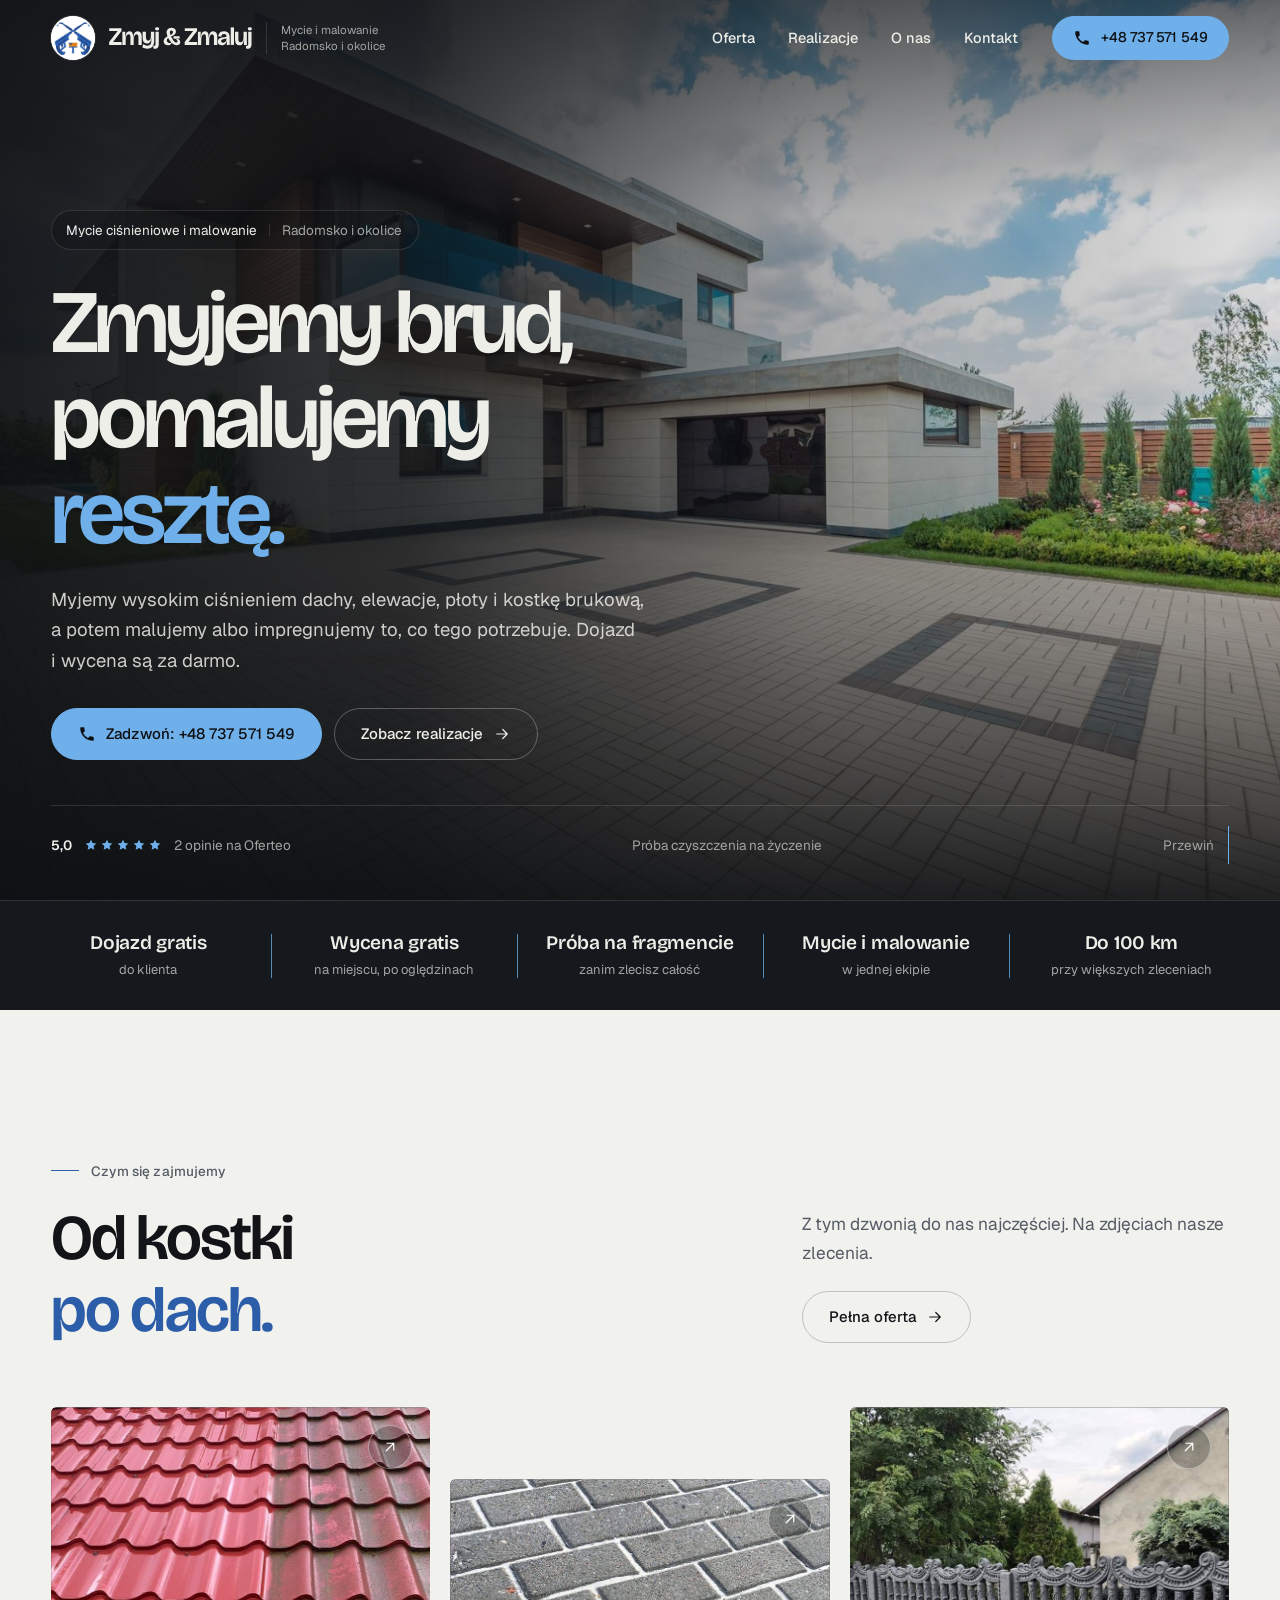
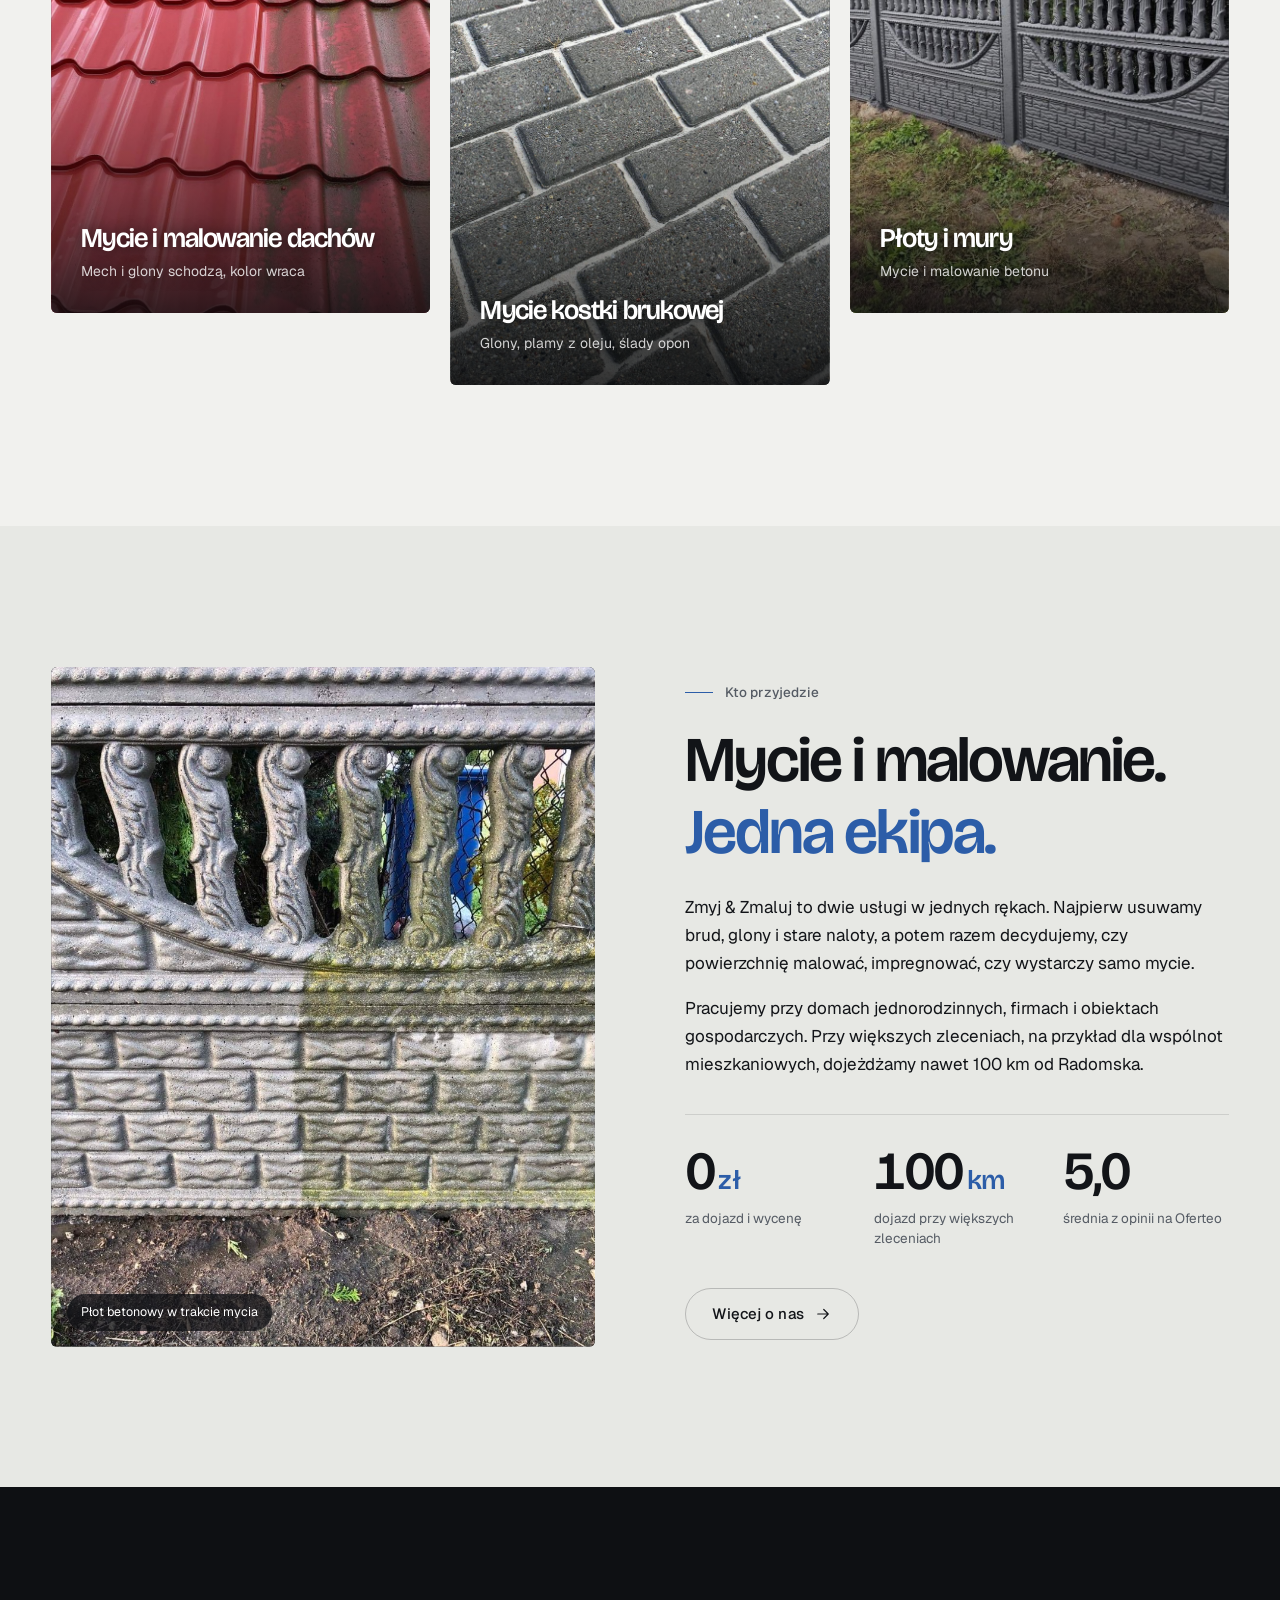
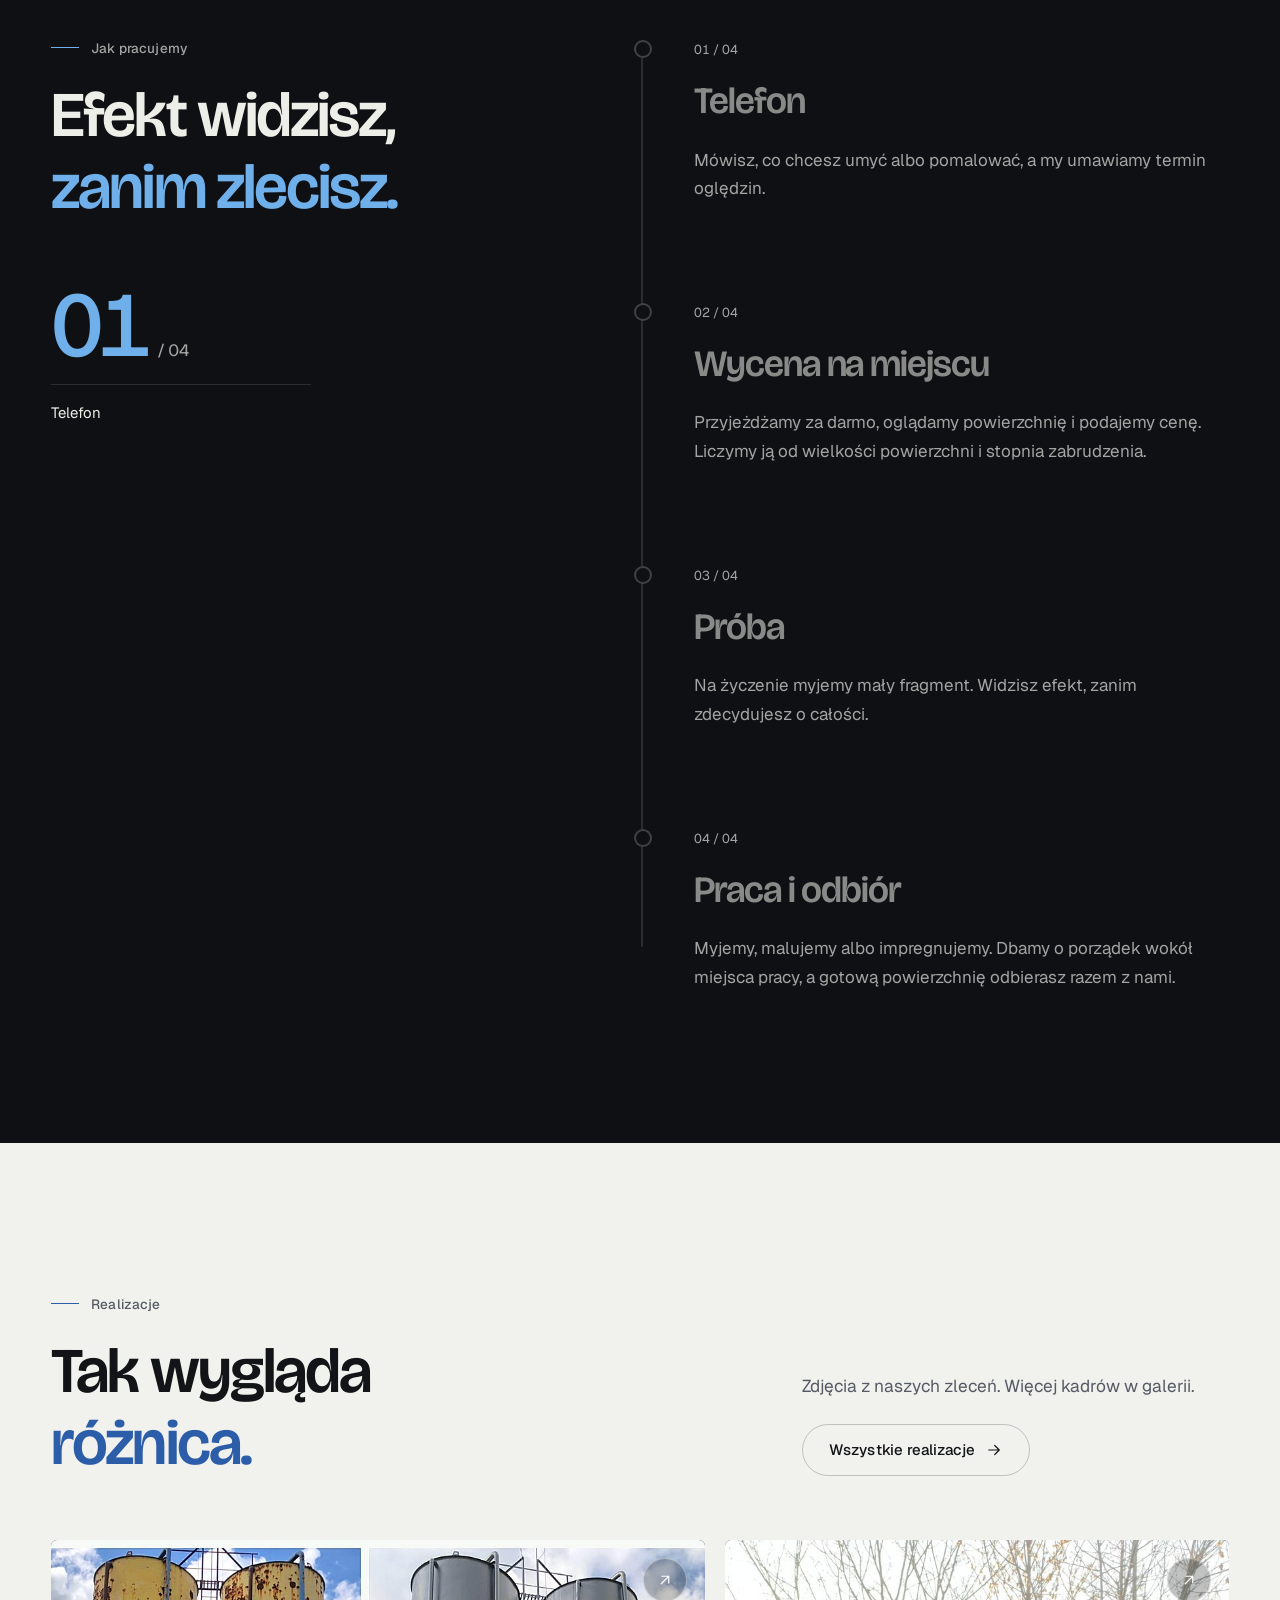
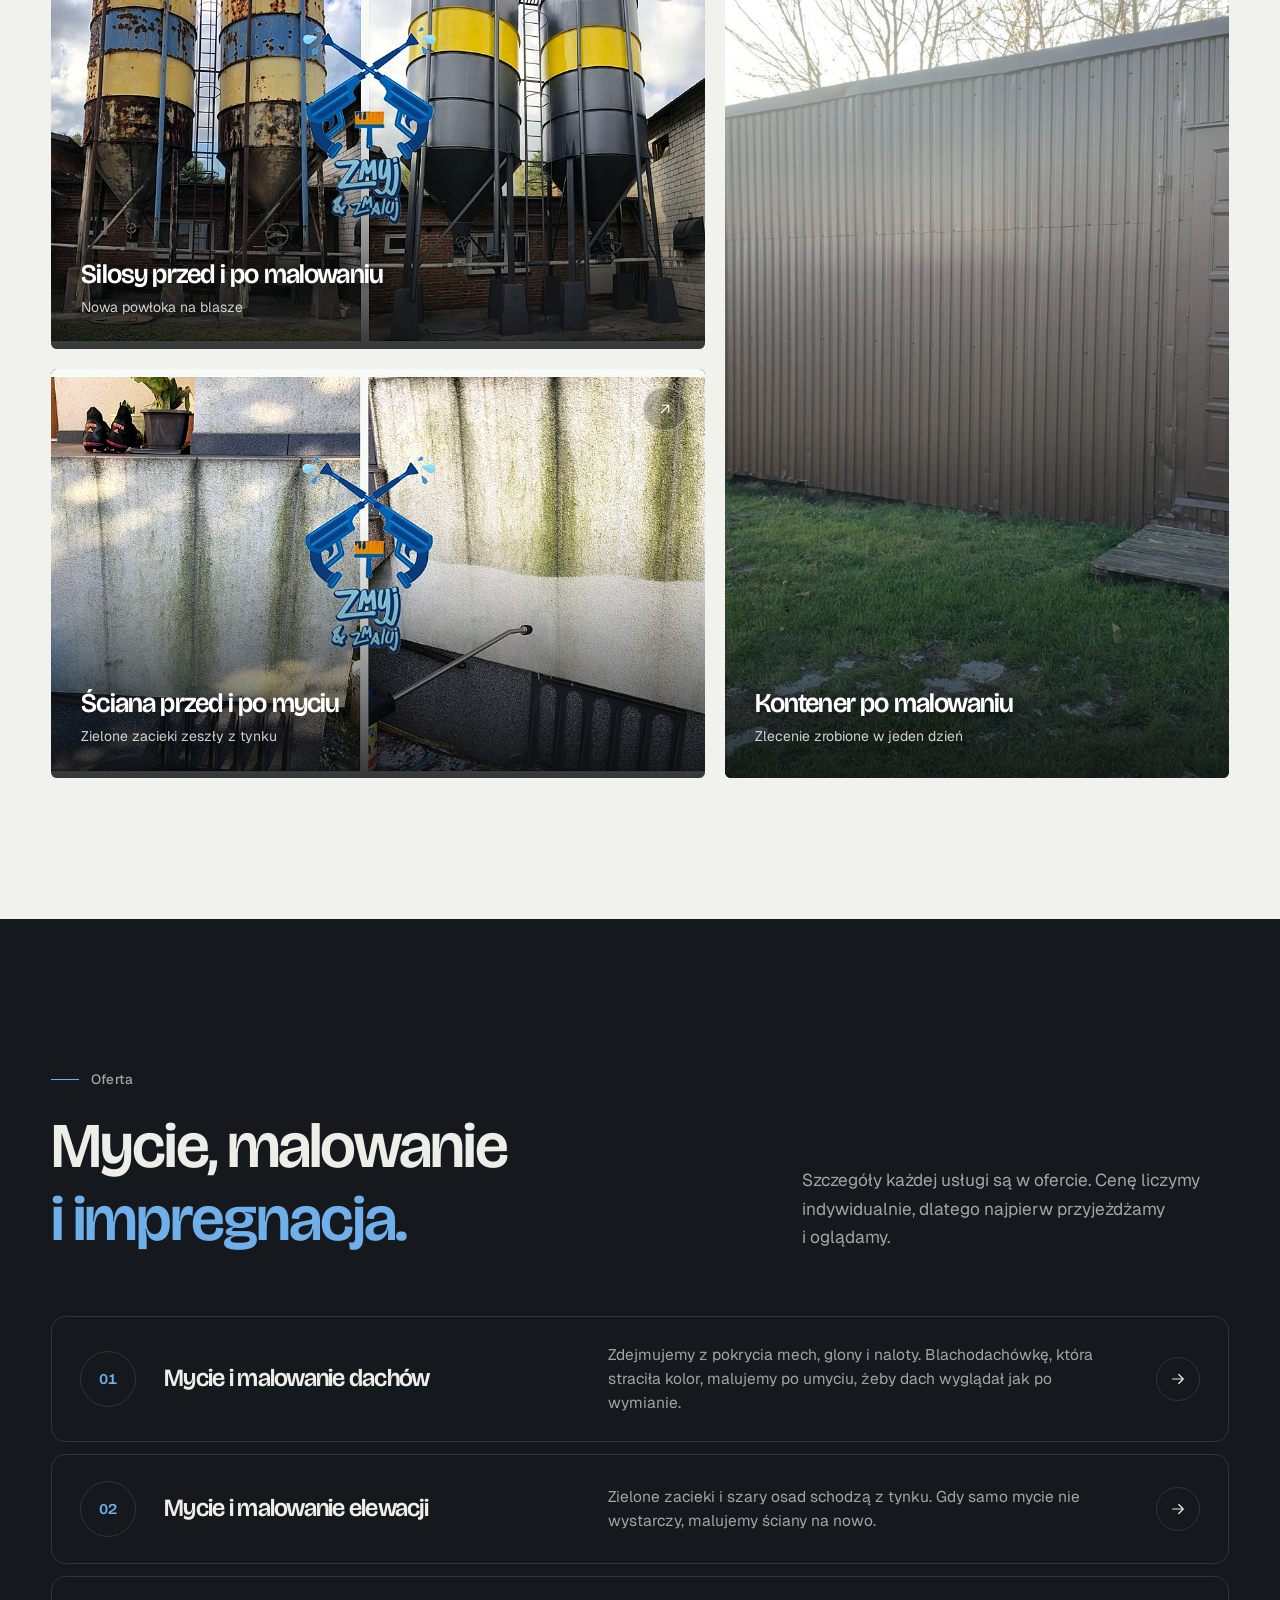
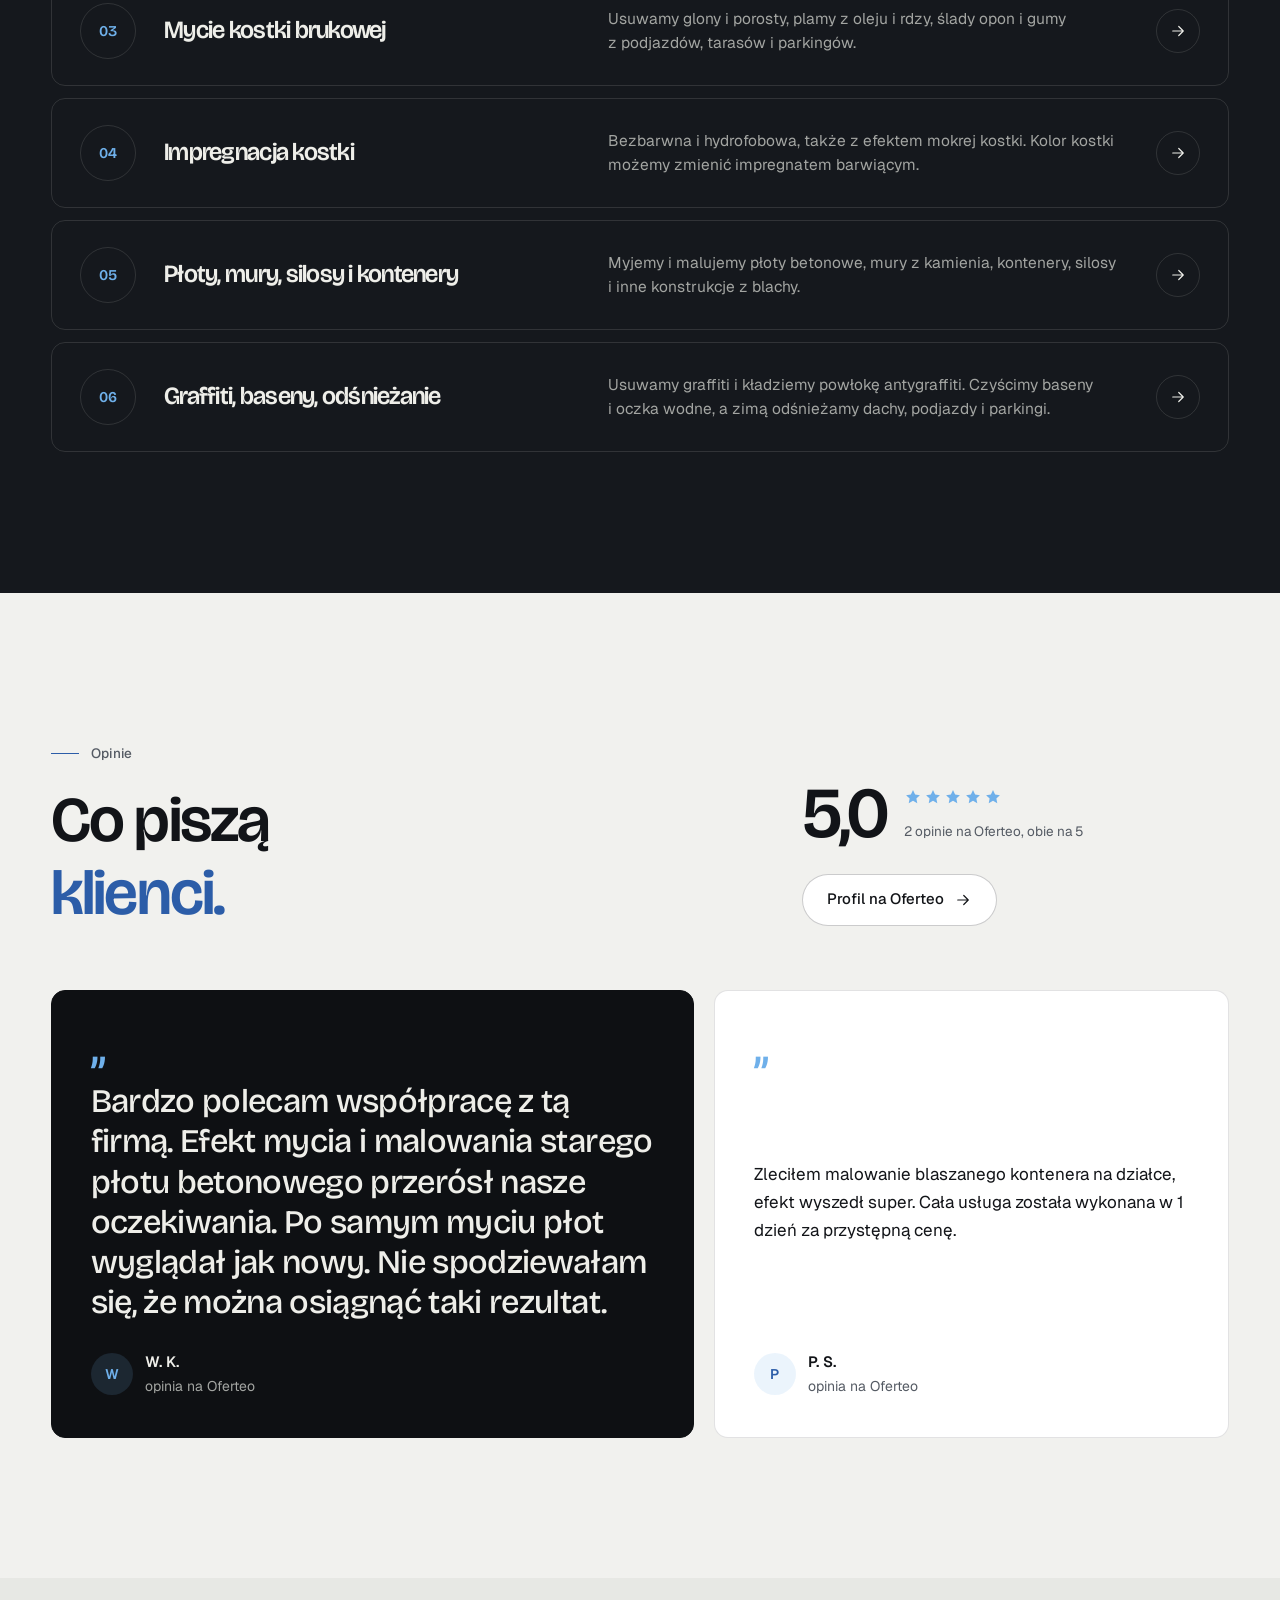
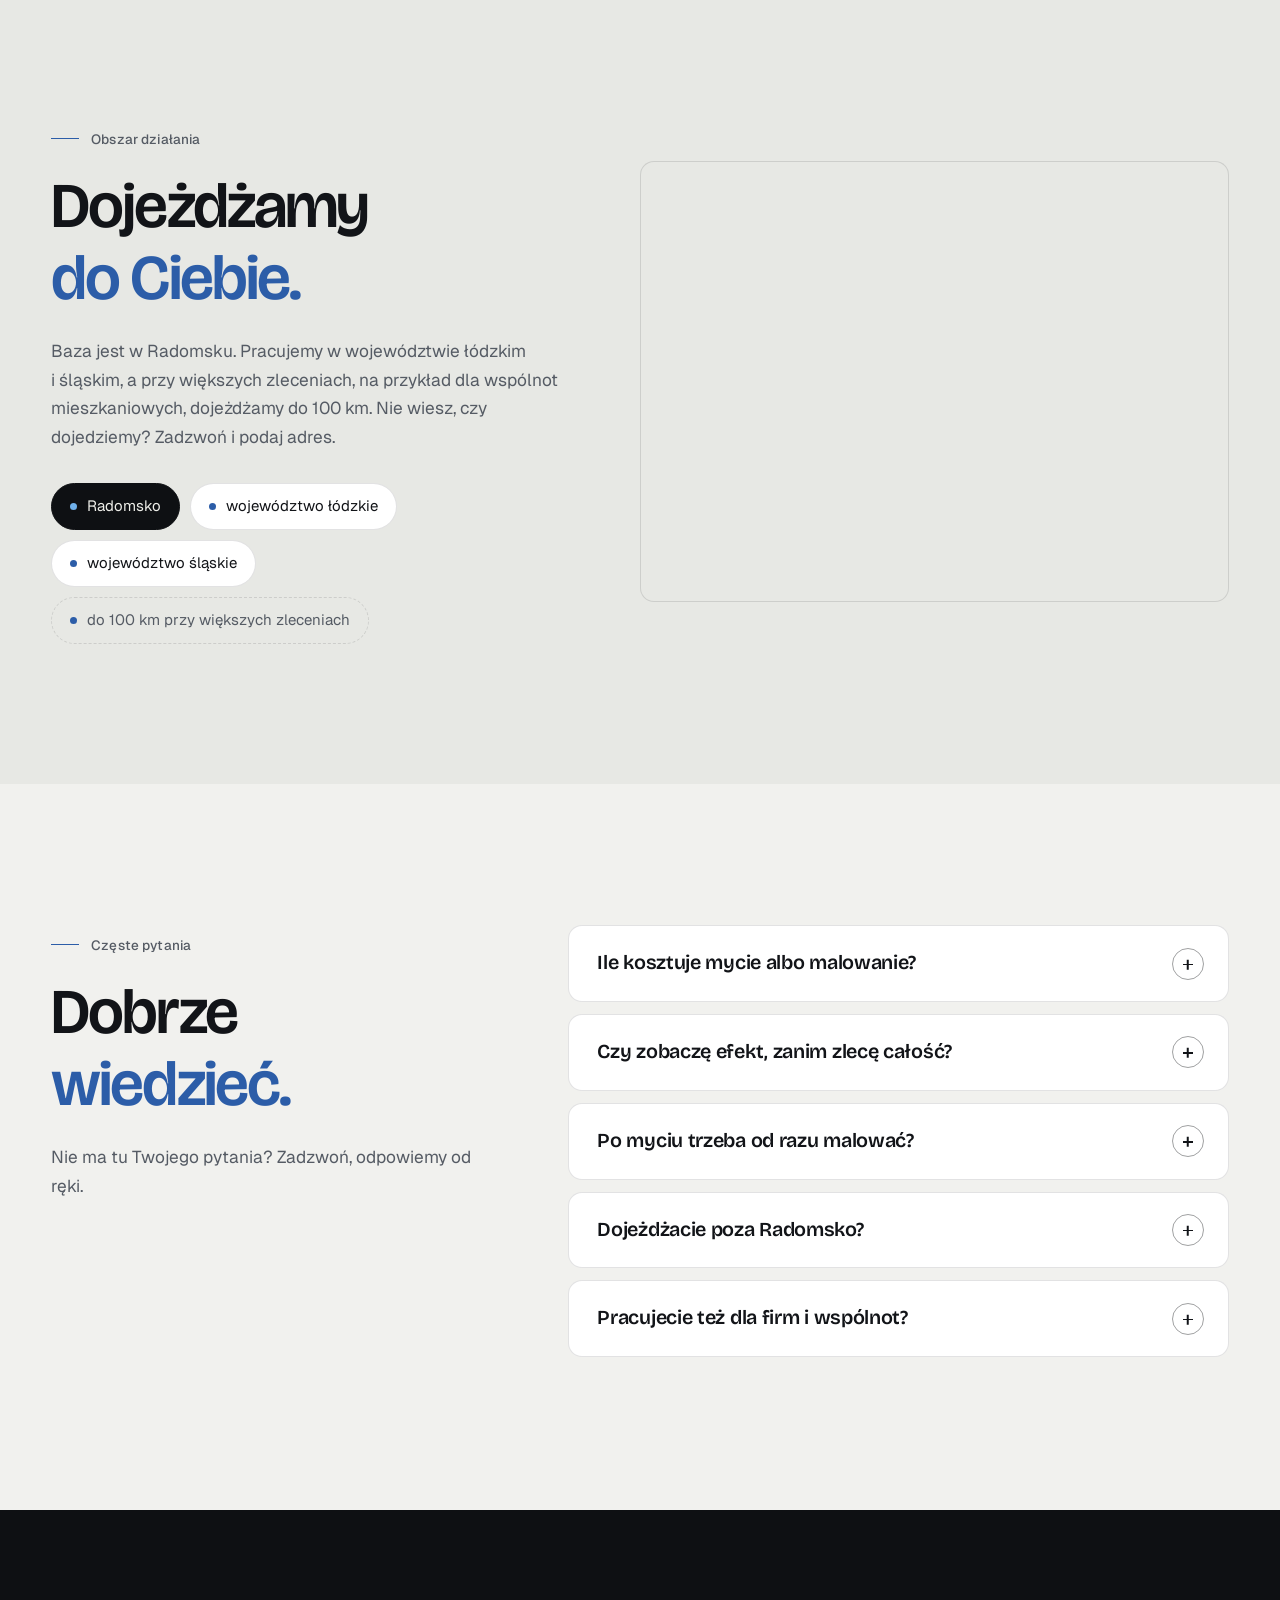
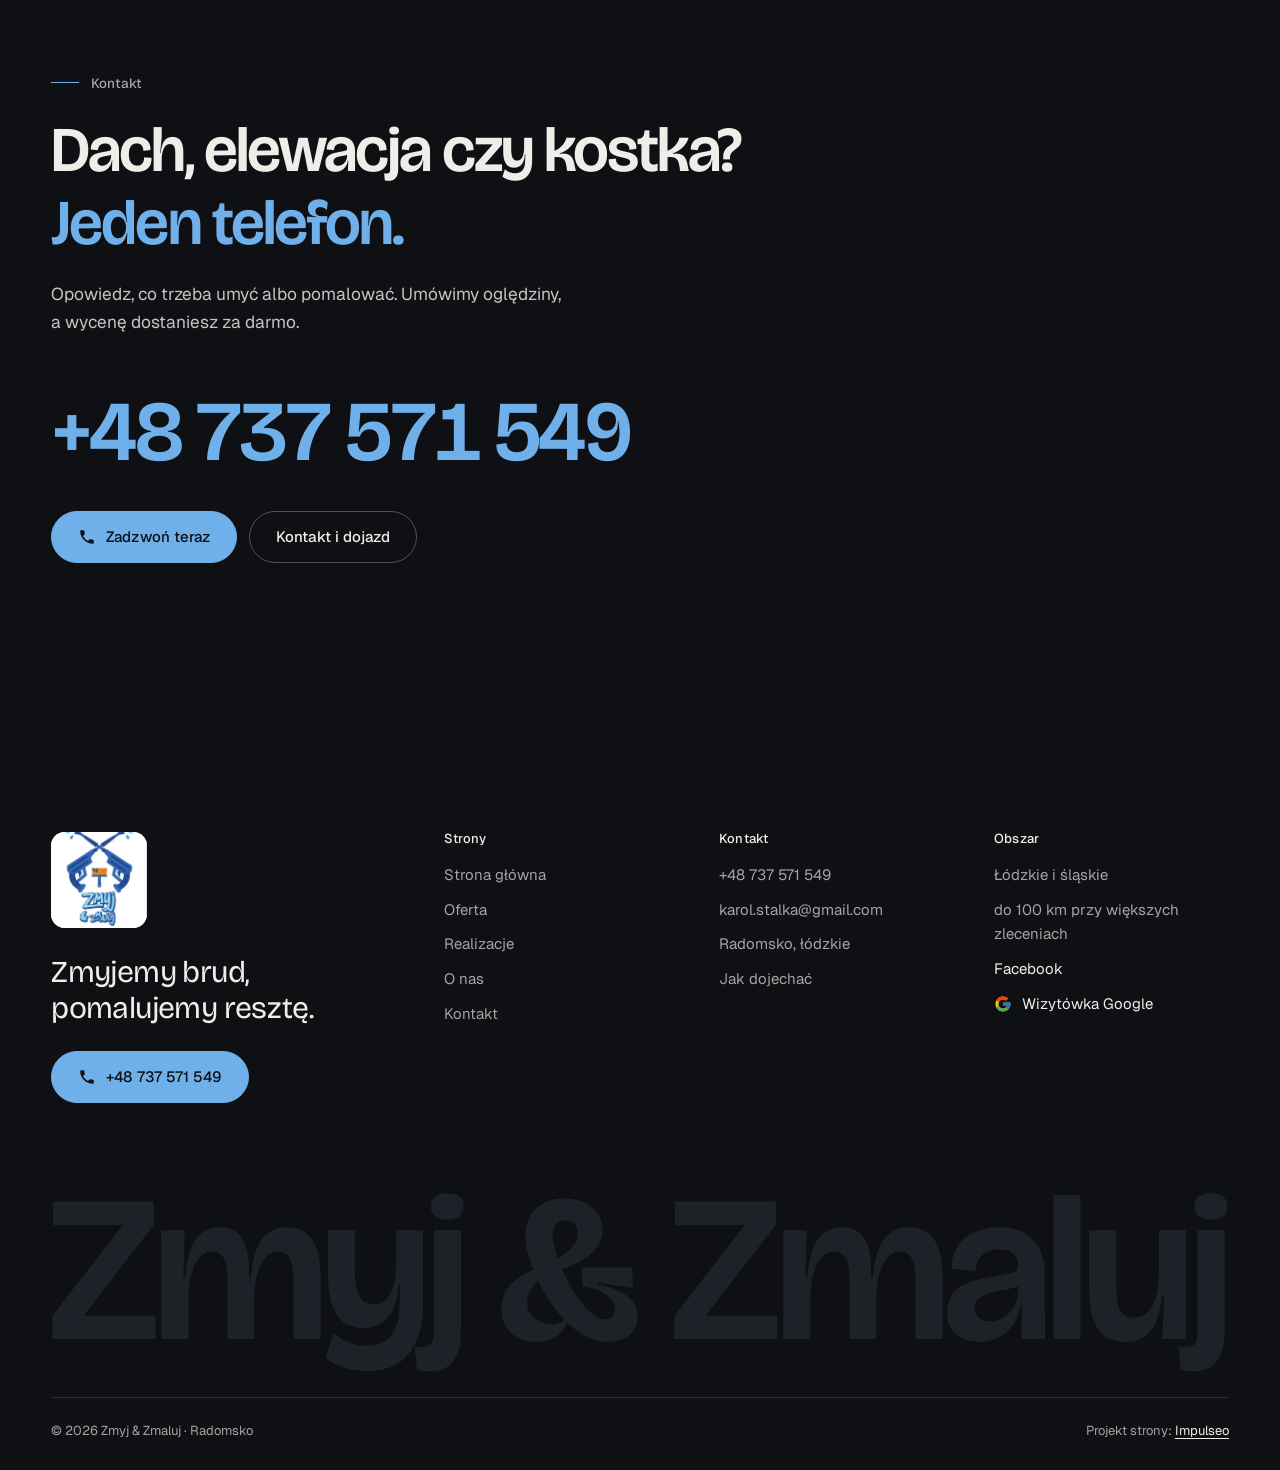
==== commit 01a8f617: "[claude-edit][cmt:48fc3314-17bd-4b02-83a8-a6259ef69951] nowy projekt strony na wzór ElMac: grafit + " ====
--- a/index.html
+++ b/index.html
@@ -3,201 +3,389 @@
 <head>
 <meta charset="UTF-8">
 <meta name="viewport" content="width=device-width, initial-scale=1.0">
-<title>ZMYJ I ZMALUJ - Mycie i malowanie dachów, elewacji, kostki · Radomsko</title>
-<meta name="description" content="ZMYJ I ZMALUJ - mycie wysokociśnieniowe i malowanie dachów, elewacji, płotów i kostki brukowej. Impregnacja kostki, usuwanie graffiti, czyszczenie basenów. Radomsko i okolice, dojazd i wycena gratis.">
-<link rel="canonical" href="https://kris20032.github.io/zmyj-i-zmaluj/">
+<title>Zmyj &amp; Zmaluj - mycie ciśnieniowe i malowanie | Radomsko</title>
+<meta name="description" content="Zmyj &amp; Zmaluj z Radomska: mycie wysokociśnieniowe i malowanie dachów, elewacji, płotów i kostki brukowej, impregnacja kostki, usuwanie graffiti. Dojazd i wycena gratis. Tel. +48 737 571 549.">
+<link rel="canonical" href="https://impulseo-pl.github.io/zmyj-i-zmaluj/">
 <meta name="robots" content="noindex, nofollow">
+<meta name="theme-color" content="#0E1013">
 <meta property="og:type" content="website">
 <meta property="og:locale" content="pl_PL">
-<meta property="og:site_name" content="ZMYJ I ZMALUJ">
-<meta property="og:title" content="ZMYJ I ZMALUJ - Mycie i malowanie dachów, elewacji, kostki · Radomsko">
-<meta property="og:description" content="ZMYJ I ZMALUJ - mycie wysokociśnieniowe i malowanie dachów, elewacji, płotów i kostki brukowej. Impregnacja kostki, usuwanie graffiti, czyszczenie basenów. Radomsko i okolice, dojazd i wycena gratis.">
-<meta property="og:url" content="https://kris20032.github.io/zmyj-i-zmaluj/">
-<meta property="og:image" content="https://kris20032.github.io/zmyj-i-zmaluj/img/og.jpg">
+<meta property="og:site_name" content="Zmyj &amp; Zmaluj">
+<meta property="og:title" content="Zmyj &amp; Zmaluj - mycie ciśnieniowe i malowanie | Radomsko">
+<meta property="og:description" content="Zmyj &amp; Zmaluj z Radomska: mycie wysokociśnieniowe i malowanie dachów, elewacji, płotów i kostki brukowej, impregnacja kostki, usuwanie graffiti. Dojazd i wycena gratis. Tel. +48 737 571 549.">
+<meta property="og:url" content="https://impulseo-pl.github.io/zmyj-i-zmaluj/">
+<meta property="og:image" content="https://impulseo-pl.github.io/zmyj-i-zmaluj/img/og.jpg">
 <meta property="og:image:width" content="1200">
 <meta property="og:image:height" content="630">
 <meta name="twitter:card" content="summary_large_image">
-<script type="application/ld+json">{"@context": "https://schema.org", "@type": "LocalBusiness", "name": "ZMYJ I ZMALUJ", "url": "https://kris20032.github.io/zmyj-i-zmaluj/", "telephone": "+48737571549", "image": "https://kris20032.github.io/zmyj-i-zmaluj/img/og.jpg", "areaServed": "Radomsko", "sameAs": ["https://www.facebook.com/zmyjzmaluj/", "https://www.google.com/maps/place/ZMYJ+I+ZMALUJ/@51.0635569,19.4487373,15z/data=!4m6!3m5!1s0x471755c229f0ec9d:0x13a7df13c841205b!8m2!3d51.0635569!4d19.4487373!16s%2Fg%2F11s5fxjgc0"]}</script>
+<link rel="icon" href="img/logo-znak.jpg">
+<script type="application/ld+json">{"@context": "https://schema.org", "@type": "LocalBusiness", "name": "Zmyj & Zmaluj", "url": "https://impulseo-pl.github.io/zmyj-i-zmaluj/", "telephone": "+48737571549", "email": "karol.stalka@gmail.com", "image": "https://impulseo-pl.github.io/zmyj-i-zmaluj/img/og.jpg", "address": {"@type": "PostalAddress", "addressLocality": "Radomsko", "addressRegion": "łódzkie", "addressCountry": "PL"}, "geo": {"@type": "GeoCoordinates", "latitude": 51.0635569, "longitude": 19.4487373}, "areaServed": ["Radomsko", "województwo łódzkie", "województwo śląskie"], "sameAs": ["https://www.facebook.com/zmyjzmaluj/", "https://www.google.com/maps/place/ZMYJ+I+ZMALUJ/@51.0635569,19.4487373,15z/data=!4m6!3m5!1s0x471755c229f0ec9d:0x13a7df13c841205b!8m2!3d51.0635569!4d19.4487373!16s%2Fg%2F11s5fxjgc0"]}</script>
+<script>(function(){var d=document.documentElement;d.classList.add('js');try{if(!window.matchMedia('(prefers-reduced-motion: reduce)').matches)d.classList.add('anim');}catch(e){}setTimeout(function(){if(!d.classList.contains('anim-ok'))d.classList.remove('anim');},3500);})();</script>
+<script>(function(){try{var d=document.documentElement,q=/[?&]intro/.test(location.search);if(!q&&window.matchMedia&&matchMedia('(prefers-reduced-motion: reduce)').matches)return;if(!q&&sessionStorage.getItem('zmyj_intro'))return;sessionStorage.setItem('zmyj_intro','1');d.classList.add('intro-on');setTimeout(function(){d.classList.remove('intro-on','intro-gra','intro-out');d.classList.add('hero-go')},4600);}catch(e){}})();</script>
+<link rel="preload" as="image" href="img/hero.jpg" fetchpriority="high">
 <link rel="preconnect" href="https://fonts.googleapis.com">
 <link rel="preconnect" href="https://fonts.gstatic.com" crossorigin>
-<link href="https://fonts.googleapis.com/css2?family=Space+Grotesk:wght@500;600;700&family=DM+Sans:opsz,wght@9..40,400;9..40,500;9..40,600&display=swap" rel="stylesheet">
-<link rel="stylesheet" href="assets/styles.css?v=d7f6451b">
+<link href="https://fonts.googleapis.com/css2?family=Bricolage+Grotesque:opsz,wght@12..96,400..700&family=Geist:wght@400..600&display=swap" rel="stylesheet">
+<link rel="stylesheet" href="assets/styles.css?v=20261106">
+<script src="assets/lenis.min.js?v=1.1.20" defer></script>
+<script src="assets/main.js?v=20261106" defer></script>
 </head>
 <body>
-
-<header class="nav">
-  <div class="wrap nav-inner">
-    <a class="brand brand-has-logo" href="index.html"><img class="brand-logo" src="img/logo.jpg" alt="ZMYJ I ZMALUJ" width="794" height="794" decoding="async"></a>
-    <nav class="nav-links">
-      <a href="oferta.html">Oferta</a>
-      <a href="realizacje.html">Realizacje</a>
-      <a href="o-nas.html">O nas</a>
-      <a href="kontakt.html">Kontakt</a>
-      <a href="tel:+48737571549" class="btn btn-accent">Zadzwoń +48 737 571 549</a>
-    </nav>
-    <button class="nav-toggle" aria-label="Menu"><span></span><span></span><span></span></button>
-  </div>
+<a class="skip" href="#tresc">Przejdź do treści</a>
+<header class="site-head">
+<div class="intro" aria-hidden="true"><span class="intro-line"><i></i></span><span class="intro-meta">mycie ciśnieniowe · malowanie · Radomsko</span></div><div class="head-in">
+  <a class="brand" href="index.html" aria-label="Zmyj &amp; Zmaluj - strona główna">
+    <span class="brand-logo"><img src="img/logo-znak.jpg" alt="" width="240" height="240"></span>
+    <span class="znak"><svg class="wm" viewBox="17 -706 5653 868" role="img" aria-label="Zmyj &amp; Zmaluj"><path pathLength="1" style="--i:0" d="M23 0V-111.3L358.4 -544.5V-547.5H26.6V-660H510.6V-548L175.9 -115.5V-112.5H517.4V0Z"/><path pathLength="1" style="--i:1" d="M546.1 0V-264.8L545.2 -522.6H658.8L652.2 -294.4H660.8Q667.8 -381.1 688.5 -434.3Q709.1 -487.4 744.2 -512Q779.3 -536.6 828.8 -536.6Q880 -536.6 911.3 -510.5Q942.6 -484.3 956.7 -430.8Q970.8 -377.3 967.7 -294.4H976.3Q982.7 -380.1 1004.3 -433.3Q1025.8 -486.4 1062.3 -511.5Q1098.7 -536.6 1150.1 -536.6Q1190.8 -536.6 1220.8 -521.6Q1250.8 -506.6 1271.2 -476.5Q1291.5 -446.3 1301.5 -400.7Q1311.5 -355 1311.5 -293.7V0H1181V-280Q1181 -327.9 1173.1 -359.1Q1165.3 -390.3 1149.1 -405.3Q1133 -420.4 1107.6 -420.4Q1073.2 -420.4 1047.2 -392.1Q1021.1 -363.8 1006.6 -309.7Q992 -255.7 992 -176.8V0H864.6V-284.9Q864.6 -331.3 856.6 -361.1Q848.6 -391 832.2 -405.7Q815.9 -420.4 790.8 -420.4Q758 -420.4 732.3 -394.5Q706.6 -368.6 691.5 -314.5Q676.3 -260.5 676.3 -176.8V0Z"/><path pathLength="1" style="--i:2" d="M1535.8 153.3Q1502.2 153.3 1465.8 146.8Q1429.3 140.3 1395.4 126.3Q1361.5 112.3 1334.1 90.8L1374.1 -32.6Q1406.5 3.2 1449.4 17.8Q1492.2 32.4 1530.8 32.4Q1587 32.4 1622 8.8Q1657 -14.7 1673.2 -57.2Q1689.5 -99.6 1689.5 -156.3L1694 -261.2H1685.3Q1680.9 -187 1658.1 -140.7Q1635.4 -94.4 1598.9 -73.1Q1562.4 -51.8 1515.8 -51.8Q1457.6 -51.8 1420.2 -81.4Q1382.9 -111 1364.5 -168.1Q1346.1 -225.2 1346.1 -307.1V-522.6H1475.6V-338Q1475.6 -249.4 1497.1 -207.9Q1518.5 -166.3 1565 -166.3Q1590.4 -166.3 1610.7 -178.8Q1631 -191.2 1644.9 -216.6Q1658.8 -242 1666 -280.2Q1673.3 -318.4 1673.3 -368.9V-522.6H1802.8V-152.4Q1802.8 -108 1794.5 -63.8Q1786.2 -19.6 1767.5 19.4Q1748.8 58.3 1718.2 88.6Q1687.5 118.8 1642.4 136.1Q1597.4 153.3 1535.8 153.3Z"/><path pathLength="1" style="--i:3" d="M1834.5 155.6Q1820.6 155.6 1805.3 153.5Q1790 151.4 1773.6 147.9L1763 35.2Q1812.2 43.5 1833.5 30Q1854.7 16.5 1854.7 -31.8V-522.6H1984.9V-31.8Q1984.9 18 1974.2 53.6Q1963.5 89.1 1943.2 111.9Q1922.9 134.6 1895.5 145.1Q1868 155.6 1834.5 155.6ZM1919.1 -572.6Q1880.6 -572.6 1860.5 -589.1Q1840.3 -605.6 1840.3 -636.4Q1840.3 -668 1860.6 -684.2Q1880.9 -700.4 1919 -700.4Q1958 -700.4 1978.2 -683.9Q1998.3 -667.3 1998.3 -636Q1998.3 -606 1978.1 -589.3Q1957.9 -572.6 1919.1 -572.6Z"/><path pathLength="1" style="--i:4" d="M2690.2 14.1Q2636.5 14.1 2586.5 -12.1Q2536.4 -38.3 2492.1 -82.1Q2447.7 -125.9 2411.5 -180.4Q2375.3 -234.9 2348.8 -292.5Q2322.3 -350.1 2308.1 -403Q2293.9 -456 2293.9 -496.7Q2293.9 -542.7 2313.4 -583Q2333 -623.3 2374.9 -648.9Q2416.8 -674.4 2482.7 -674.4Q2544.3 -674.4 2584.3 -652.5Q2624.3 -630.6 2644.5 -596.5Q2664.6 -562.5 2664.6 -525.2Q2664.6 -484.3 2640.6 -447.3Q2616.6 -410.3 2569.6 -380.2Q2522.5 -350.1 2452.5 -329.4L2436.3 -380.4Q2490 -408 2518 -439.3Q2546 -470.6 2546 -507.2Q2546 -534.4 2530.4 -552.3Q2514.8 -570.3 2485.9 -570.3Q2463.8 -570.3 2450 -559.1Q2436.1 -548 2430.4 -531.3Q2424.7 -514.6 2424.7 -497Q2424.7 -472.2 2435.5 -433.2Q2446.2 -394.1 2465.1 -348.8Q2484 -303.4 2508.7 -258.6Q2533.4 -213.7 2561.5 -176.8Q2589.5 -139.9 2619.1 -117.4Q2648.6 -94.9 2676.7 -94.9Q2699.1 -94.9 2711.3 -108.6Q2723.6 -122.2 2723.6 -141.7Q2723.6 -162.9 2707.6 -186Q2691.7 -209 2657.3 -227.8Q2622.8 -246.6 2566.3 -252.3V-344.1H2808.6V-244.9L2640.7 -271.8V-262.2Q2733.2 -245.5 2783.2 -208.2Q2833.1 -171 2833.1 -106.9Q2833.1 -71.6 2819.2 -48Q2805.2 -24.5 2783.3 -10.7Q2761.3 3 2736.5 8.6Q2711.6 14.1 2690.2 14.1ZM2346.5 13.8Q2298.8 13.8 2260.8 -4.9Q2222.8 -23.7 2201 -58.9Q2179.2 -94.2 2179.2 -143.6Q2179.2 -185 2194.2 -217.1Q2209.2 -249.2 2233.7 -272.9Q2258.3 -296.6 2287.5 -312.5Q2316.7 -328.4 2345.4 -336.8L2366.8 -285.6Q2336.9 -265.7 2319.8 -236.9Q2302.7 -208.2 2302.7 -177.1Q2302.7 -144.8 2318.8 -120.9Q2334.8 -96.9 2362.1 -84Q2389.4 -71 2422.5 -71Q2445.8 -71 2461.8 -79Q2477.8 -87 2490 -99.4L2500.7 -76.8H2492.7Q2483.7 -50.9 2464.2 -30.3Q2444.8 -9.8 2415.3 2Q2385.9 13.8 2346.5 13.8Z"/><path pathLength="1" style="--i:5" d="M3009 0V-111.3L3344.4 -544.5V-547.5H3012.6V-660H3496.6V-548L3161.9 -115.5V-112.5H3503.4V0Z"/><path pathLength="1" style="--i:6" d="M3532.1 0V-264.8L3531.2 -522.6H3644.8L3638.2 -294.4H3646.8Q3653.8 -381.1 3674.5 -434.3Q3695.1 -487.4 3730.2 -512Q3765.3 -536.6 3814.8 -536.6Q3866 -536.6 3897.3 -510.5Q3928.6 -484.3 3942.7 -430.8Q3956.8 -377.3 3953.7 -294.4H3962.3Q3968.7 -380.1 3990.3 -433.3Q4011.8 -486.4 4048.3 -511.5Q4084.7 -536.6 4136.1 -536.6Q4176.8 -536.6 4206.8 -521.6Q4236.8 -506.6 4257.2 -476.5Q4277.5 -446.3 4287.5 -400.7Q4297.5 -355 4297.5 -293.7V0H4167V-280Q4167 -327.9 4159.1 -359.1Q4151.3 -390.3 4135.1 -405.3Q4119 -420.4 4093.6 -420.4Q4059.2 -420.4 4033.2 -392.1Q4007.1 -363.8 3992.6 -309.7Q3978 -255.7 3978 -176.8V0H3850.6V-284.9Q3850.6 -331.3 3842.6 -361.1Q3834.6 -391 3818.2 -405.7Q3801.9 -420.4 3776.8 -420.4Q3744 -420.4 3718.3 -394.5Q3692.6 -368.6 3677.5 -314.5Q3662.3 -260.5 3662.3 -176.8V0Z"/><path pathLength="1" style="--i:7" d="M4473.9 13.7Q4433.6 13.7 4398.3 -0.6Q4363.1 -14.9 4341.1 -46.2Q4319.2 -77.6 4319.2 -129.1Q4319.2 -176.3 4337.3 -206.1Q4355.4 -235.8 4386.6 -254.2Q4417.9 -272.5 4456.5 -282.3Q4495.1 -292.1 4535.4 -299.1Q4589.5 -308.8 4616.1 -314.7Q4642.7 -320.5 4651.7 -329Q4660.8 -337.4 4660.8 -352.6Q4660.8 -390.6 4634.3 -410.7Q4607.9 -430.8 4566.9 -430.8Q4541.6 -430.8 4516.6 -421.3Q4491.6 -411.8 4475.1 -389Q4458.5 -366.3 4457.7 -326.2L4340.4 -337.1Q4341.1 -395 4361.6 -433.6Q4382.2 -472.3 4416.1 -494.8Q4450.1 -517.2 4490.3 -526.9Q4530.5 -536.6 4570.5 -536.6Q4640.5 -536.6 4689 -510.4Q4737.4 -484.2 4762.7 -433.3Q4787.9 -382.5 4787.9 -307.7V-211.9Q4788.2 -176.8 4788.4 -141.2Q4788.5 -105.6 4788.7 -70.3Q4788.8 -35.1 4788.8 0H4673.4Q4674.9 -40.2 4676.1 -80Q4677.3 -119.9 4678.5 -163.9H4671.6Q4666.1 -114.7 4639.8 -74.3Q4613.6 -34 4571.3 -10.1Q4529.1 13.7 4473.9 13.7ZM4522 -85.1Q4545.3 -85.1 4569.5 -94.5Q4593.6 -103.8 4614.1 -123.3Q4634.6 -142.8 4647.4 -173.4Q4660.2 -203.9 4660.8 -245.6L4661.1 -269L4687.8 -274.4Q4678.3 -260.2 4656.9 -252Q4635.6 -243.9 4608.6 -239.2Q4581.5 -234.6 4554 -229.6Q4526.4 -224.7 4502.8 -215.7Q4479.2 -206.7 4464.6 -191.2Q4450 -175.7 4450 -148.6Q4450 -118.7 4469.9 -101.9Q4489.7 -85.1 4522 -85.1Z"/><path pathLength="1" style="--i:8" d="M4828.8 0V-691H4959V0Z"/><path pathLength="1" style="--i:9" d="M5171.9 13.7Q5083.5 13.7 5041.8 -49Q5000.2 -111.7 5000.2 -242.3V-522.6H5130.7V-243.7Q5130.7 -166.8 5151 -134.4Q5171.2 -101.9 5213.9 -101.9Q5241.9 -101.9 5264.3 -115.7Q5286.7 -129.4 5302.8 -157.6Q5318.9 -185.7 5327.3 -229.8Q5335.7 -273.8 5335.7 -335.4V-522.6H5465.9V-249.7L5466.5 0H5352.5L5359.1 -212.6H5351.5Q5344 -133.5 5322.2 -83.6Q5300.5 -33.8 5263.3 -10Q5226.2 13.7 5171.9 13.7Z"/><path pathLength="1" style="--i:10" d="M5500.5 155.6Q5486.6 155.6 5471.3 153.5Q5456 151.4 5439.6 147.9L5429 35.2Q5478.2 43.5 5499.5 30Q5520.7 16.5 5520.7 -31.8V-522.6H5650.9V-31.8Q5650.9 18 5640.2 53.6Q5629.5 89.1 5609.2 111.9Q5588.9 134.6 5561.5 145.1Q5534 155.6 5500.5 155.6ZM5585.1 -572.6Q5546.6 -572.6 5526.5 -589.1Q5506.3 -605.6 5506.3 -636.4Q5506.3 -668 5526.6 -684.2Q5546.9 -700.4 5585 -700.4Q5624 -700.4 5644.2 -683.9Q5664.3 -667.3 5664.3 -636Q5664.3 -606 5644.1 -589.3Q5623.9 -572.6 5585.1 -572.6Z"/></svg></span>
+    <span class="brand-sub">Mycie i&nbsp;malowanie<br>Radomsko i&nbsp;okolice</span>
+  </a>
+  <nav class="nav-links" aria-label="Menu główne">
+    <a class="nl" href="oferta.html">Oferta</a><a class="nl" href="realizacje.html">Realizacje</a><a class="nl" href="o-nas.html">O&nbsp;nas</a><a class="nl" href="kontakt.html">Kontakt</a>
+    <a class="btn btn-copper nav-cta" href="tel:+48737571549"><svg class="ico" width="16" height="16" viewBox="0 0 24 24" fill="none" aria-hidden="true"><path d="M6.6 10.8a15.5 15.5 0 0 0 6.6 6.6l2.2-2.2a1 1 0 0 1 1-.24 11.4 11.4 0 0 0 3.6.58 1 1 0 0 1 1 1V20a1 1 0 0 1-1 1A17 17 0 0 1 3 4a1 1 0 0 1 1-1h3.5a1 1 0 0 1 1 1c0 1.25.2 2.46.58 3.6a1 1 0 0 1-.25 1l-2.23 2.2Z" fill="currentColor"/></svg>+48 737 571 549</a>
+  </nav>
+  <button class="burger" type="button" aria-label="Otwórz menu" aria-expanded="false" aria-controls="mnav"><span></span><span></span></button>
+</div>
 </header>
-
-<main>
-<section class="hero-fach">
-  <img class="hf-photo" src="img/hero.jpg" fetchpriority="high" alt="ZMYJ I ZMALUJ" width="1600" height="1068">
-  <div class="hf-panel">
-    <div class="hf-inner">
-      <span class="hf-kicker">Mycie ciśnieniowe i malowanie · Radomsko</span>
-      <h1 class="hf-title">Zmyjemy brud, <em>pomalujemy resztę</em></h1>
-      <p class="hf-lead">Myjemy wysokim ciśnieniem dachy, elewacje, płoty i kostkę brukową, a potem malujemy albo impregnujemy to, co tego potrzebuje.</p>
-      <a class="hf-phone" href="tel:+48737571549"><span class="hf-phone-lab">Zadzwoń teraz</span><span class="hf-phone-num"><svg class="ico-tel" width="16" height="16" viewBox="0 0 24 24" fill="none" aria-hidden="true"><path d="M6.6 10.8a15.5 15.5 0 0 0 6.6 6.6l2.2-2.2a1 1 0 0 1 1-.24 11.4 11.4 0 0 0 3.6.58 1 1 0 0 1 1 1V20a1 1 0 0 1-1 1A17 17 0 0 1 3 4a1 1 0 0 1 1-1h3.5a1 1 0 0 1 1 1c0 1.25.2 2.46.58 3.6a1 1 0 0 1-.25 1l-2.23 2.2Z" fill="currentColor"/></svg> +48 737 571 549</span></a>
-      <div class="hf-actions">
-        <a href="kontakt.html" class="btn btn-accent">Umów bezpłatną wycenę <span class="arr">→</span></a>
-        <a href="tel:+48737571549" class="btn btn-ghost hf-ghost">Zadzwoń +48 737 571 549</a>
-      </div>
-    </div>
-  </div>
-</section>
-<section class="fach-promise">
-  <div class="wrap">
-    <ul class="fp-row reveal"><li>Bezpłatna wycena</li><li>Dojazd: Radomsko i okolice</li><li>Gwarancja na robociznę</li></ul>
-  </div>
-</section>
-<section class="opinie-mini" aria-label="Opinie klientów">
-  <div class="wrap">
-    <div class="om-row">
-      <div class="om-item reveal"><blockquote>„Bardzo polecam współpracę z tą firmą.”</blockquote><span class="om-autor">W. K., opinia z Oferteo</span></div>
-      <div class="om-item reveal"><blockquote>„Zleciłem malowanie blaszanego kontenera na działce, efekt wyszedł super.”</blockquote><span class="om-autor">P. S., opinia z Oferteo</span></div>
-    </div>
-  </div>
-</section>
-<section class="gateways-band">
-  <div class="wrap">
-    <div class="gateways">
-      <a href="oferta.html" class="gateway reveal"><img src="img/g7.jpg" alt="Mycie i malowanie dachów" loading="lazy" width="1600" height="1068" decoding="async"><span class="g-ttl">Mycie i malowanie dachów</span></a>
-      <a href="oferta.html" class="gateway reveal"><img src="img/g8.jpg" alt="Mycie i malowanie elewacji" loading="lazy" width="1600" height="1106" decoding="async"><span class="g-ttl">Mycie i malowanie elewacji</span></a>
-      <a href="oferta.html" class="gateway reveal"><img src="img/g9.jpg" alt="Mycie kostki brukowej" loading="lazy" width="1600" height="1068" decoding="async"><span class="g-ttl">Mycie kostki brukowej</span></a>
-    </div>
-  </div>
-</section>
-<section class="proces proces-os fachowcy">
+<script>(function(){var d=document.documentElement;if(!d.classList.contains('intro-on'))return;
+var wyszlo=false,koniec=false,t0=Date.now();
+function heroGotowe(){var im=document.querySelector('.hero-media img, .pagehead-media img');return !!(im&&im.complete&&im.naturalWidth>0);}
+function sprzataj(){if(koniec)return;koniec=true;d.classList.add('hero-go');d.classList.remove('intro-on','intro-gra','intro-out');
+['--i-w','--i-h','--i-px','--i-py','--i-zmniejsz','--i-baza-w','--i-baza-h'].forEach(function(k){d.style.removeProperty(k);});
+try{document.dispatchEvent(new Event('wejscie:koniec'));}catch(e){}}
+function wyjdz(){if(wyszlo||koniec)return;wyszlo=true;d.classList.add('intro-out');setTimeout(function(){d.classList.add('hero-go');},240);setTimeout(sprzataj,880);}
+function moze(){if(wyszlo||koniec)return;var t=Date.now()-t0;if(t>=1500&&(heroGotowe()||t>=1900))wyjdz();else setTimeout(moze,60);}
+try{var znak=document.querySelector('.brand .znak'),wm=znak&&znak.querySelector('.wm');if(!wm){sprzataj();return;}
+znak.classList.add('mierze');var r=wm.getBoundingClientRect();znak.classList.remove('mierze');
+if(!r.width||!r.height){sprzataj();return;}
+var W=window.innerWidth,H=window.innerHeight,cel=W<680?Math.min(W*0.84,360):Math.min(W*0.52,760);cel=Math.max(r.width,cel);
+var u=function(k,v){d.style.setProperty(k,v);};
+u('--i-w',Math.round(cel)+'px');u('--i-h',Math.round(cel*r.height/r.width)+'px');u('--i-zmniejsz',(r.width/cel).toFixed(4));
+u('--i-px',Math.round(r.left+r.width/2-W/2)+'px');u('--i-py',Math.round(r.top+r.height/2-H/2)+'px');
+u('--i-baza-w',Math.round(r.width)+'px');u('--i-baza-h',Math.round(r.height)+'px');
+requestAnimationFrame(function(){requestAnimationFrame(function(){d.classList.add('intro-gra');t0=Date.now();moze();});});
+['wheel','touchstart','keydown','pointerdown'].forEach(function(ev){window.addEventListener(ev,function(){sprzataj();},{once:true,passive:true});});
+setTimeout(sprzataj,4100);
+}catch(e){sprzataj();}})();</script>
+<div class="mnav" id="mnav">
+  <div class="mnav-in">
+    <a class="ml" href="index.html" aria-current="page">Strona główna</a><a class="ml" href="oferta.html">Oferta</a><a class="ml" href="realizacje.html">Realizacje</a><a class="ml" href="o-nas.html">O&nbsp;nas</a><a class="ml" href="kontakt.html">Kontakt</a>
+    <div class="mnav-foot">
+      <span>Dojazd i&nbsp;wycena za darmo</span>
+      <a class="btn btn-copper" href="tel:+48737571549"><svg class="ico" width="16" height="16" viewBox="0 0 24 24" fill="none" aria-hidden="true"><path d="M6.6 10.8a15.5 15.5 0 0 0 6.6 6.6l2.2-2.2a1 1 0 0 1 1-.24 11.4 11.4 0 0 0 3.6.58 1 1 0 0 1 1 1V20a1 1 0 0 1-1 1A17 17 0 0 1 3 4a1 1 0 0 1 1-1h3.5a1 1 0 0 1 1 1c0 1.25.2 2.46.58 3.6a1 1 0 0 1-.25 1l-2.23 2.2Z" fill="currentColor"/></svg>+48 737 571 549</a>
+    </div>
+  </div>
+</div>
+<main id="tresc">
+
+<section class="hero">
+  <div class="hero-media"><img src="img/hero.jpg" alt="Jasny dom z czystą elewacją i podjazdem z kostki brukowej" width="1600" height="1068" decoding="async" fetchpriority="high"></div>
+  <div class="hero-in">
+    <p class="hero-tag up" style="--d:0">Mycie ciśnieniowe i&nbsp;malowanie<span class="sep" aria-hidden="true"></span><span class="muted">Radomsko i&nbsp;okolice</span></p>
+    <h1><span class="ln"><span class="ln-i" style="--k:0">Zmyjemy brud,</span></span><span class="ln"><span class="ln-i" style="--k:1">pomalujemy</span></span><span class="ln"><span class="ln-i" style="--k:2"><em>resztę.</em></span></span></h1>
+    <p class="hero-lead up" style="--d:380">Myjemy wysokim ciśnieniem dachy, elewacje, płoty i&nbsp;kostkę brukową, a&nbsp;potem malujemy albo impregnujemy to, co tego potrzebuje. Dojazd i&nbsp;wycena są za darmo.</p>
+    <div class="hero-ctas up" style="--d:500">
+      <a class="btn btn-copper" href="tel:+48737571549"><svg class="ico" width="16" height="16" viewBox="0 0 24 24" fill="none" aria-hidden="true"><path d="M6.6 10.8a15.5 15.5 0 0 0 6.6 6.6l2.2-2.2a1 1 0 0 1 1-.24 11.4 11.4 0 0 0 3.6.58 1 1 0 0 1 1 1V20a1 1 0 0 1-1 1A17 17 0 0 1 3 4a1 1 0 0 1 1-1h3.5a1 1 0 0 1 1 1c0 1.25.2 2.46.58 3.6a1 1 0 0 1-.25 1l-2.23 2.2Z" fill="currentColor"/></svg>Zadzwoń: +48 737 571 549</a>
+      <a class="btn btn-ghost" href="realizacje.html">Zobacz realizacje<svg class="ico arr" width="18" height="18" viewBox="0 0 24 24" fill="none" stroke="currentColor" stroke-width="1.6" stroke-linecap="round" stroke-linejoin="round" aria-hidden="true"><path d="M5 12h14M13 6l6 6-6 6"/></svg></a>
+    </div>
+    <div class="hero-foot up" style="--d:640">
+      <span class="rate"><b>5,0</b><span class="stars" aria-label="Ocena 5 na 5"><svg viewBox="0 0 24 24" aria-hidden="true"><path fill="currentColor" d="M12 2.8l2.8 5.9 6.4.8-4.7 4.4 1.2 6.3L12 17.1l-5.7 3.1 1.2-6.3L2.8 9.5l6.4-.8z"/></svg><svg viewBox="0 0 24 24" aria-hidden="true"><path fill="currentColor" d="M12 2.8l2.8 5.9 6.4.8-4.7 4.4 1.2 6.3L12 17.1l-5.7 3.1 1.2-6.3L2.8 9.5l6.4-.8z"/></svg><svg viewBox="0 0 24 24" aria-hidden="true"><path fill="currentColor" d="M12 2.8l2.8 5.9 6.4.8-4.7 4.4 1.2 6.3L12 17.1l-5.7 3.1 1.2-6.3L2.8 9.5l6.4-.8z"/></svg><svg viewBox="0 0 24 24" aria-hidden="true"><path fill="currentColor" d="M12 2.8l2.8 5.9 6.4.8-4.7 4.4 1.2 6.3L12 17.1l-5.7 3.1 1.2-6.3L2.8 9.5l6.4-.8z"/></svg><svg viewBox="0 0 24 24" aria-hidden="true"><path fill="currentColor" d="M12 2.8l2.8 5.9 6.4.8-4.7 4.4 1.2 6.3L12 17.1l-5.7 3.1 1.2-6.3L2.8 9.5l6.4-.8z"/></svg></span><span>2 opinie na Oferteo</span></span>
+      <span>Próba czyszczenia na życzenie</span>
+      <span class="cue" aria-hidden="true">Przewiń<span class="cue-line"><i></i></span></span>
+    </div>
+  </div>
+</section>
+
+<section class="strip" aria-label="Najważniejsze w skrócie">
+  <div class="strip-in">
+    <div class="strip-it"><div class="k">Dojazd gratis</div><div class="v">do klienta</div></div><div class="strip-it"><div class="k">Wycena gratis</div><div class="v">na miejscu, po oględzinach</div></div><div class="strip-it"><div class="k">Próba na fragmencie</div><div class="v">zanim zlecisz całość</div></div><div class="strip-it"><div class="k">Mycie i&nbsp;malowanie</div><div class="v">w&nbsp;jednej ekipie</div></div><div class="strip-it"><div class="k">Do 100 km</div><div class="v">przy większych zleceniach</div></div>
+  </div>
+</section>
+
+<section class="sec" id="uslugi">
+  <div class="wrap">
+    <div class="sec-head">
+      <div>
+        <p class="eyebrow rv">Czym się zajmujemy</p>
+        <h2 class="h2 rv rv-h"><span class="ln"><span class="ln-i" style="--k:0">Od kostki</span></span><span class="ln"><span class="ln-i" style="--k:1"><em>po dach.</em></span></span></h2>
+      </div>
+      <div class="side rv" style="--d:120">
+        <p class="lead">Z&nbsp;tym dzwonią do nas najczęściej. Na zdjęciach nasze zlecenia.</p>
+        <a class="btn btn-ghost" href="oferta.html">Pełna oferta<svg class="ico arr" width="18" height="18" viewBox="0 0 24 24" fill="none" stroke="currentColor" stroke-width="1.6" stroke-linecap="round" stroke-linejoin="round" aria-hidden="true"><path d="M5 12h14M13 6l6 6-6 6"/></svg></a>
+      </div>
+    </div>
+    <div class="tiles-3">
+      <a class="tile rv-img rv" style="--d:0" href="oferta.html#dachy">
+        <img src="img/g6.jpg" alt="Mycie i malowanie dachów - realizacja Zmyj &amp; Zmaluj" width="1400" height="1050" decoding="async">
+        <span class="go" aria-hidden="true"><svg class="ico" width="18" height="18" viewBox="0 0 24 24" fill="none" stroke="currentColor" stroke-width="1.6" stroke-linecap="round" stroke-linejoin="round" aria-hidden="true"><path d="M7 17 17 7M8 7h9v9"/></svg></span>
+        <span class="tile-cap"><h3>Mycie i&nbsp;malowanie dachów</h3><span>Mech i&nbsp;glony schodzą, kolor wraca</span></span>
+      </a><a class="tile rv-img rv" style="--d:120" href="oferta.html#kostka">
+        <img src="img/g3.jpg" alt="Mycie kostki brukowej - realizacja Zmyj &amp; Zmaluj" width="1536" height="2048" decoding="async">
+        <span class="go" aria-hidden="true"><svg class="ico" width="18" height="18" viewBox="0 0 24 24" fill="none" stroke="currentColor" stroke-width="1.6" stroke-linecap="round" stroke-linejoin="round" aria-hidden="true"><path d="M7 17 17 7M8 7h9v9"/></svg></span>
+        <span class="tile-cap"><h3>Mycie kostki brukowej</h3><span>Glony, plamy z&nbsp;oleju, ślady opon</span></span>
+      </a><a class="tile rv-img rv" style="--d:240" href="oferta.html#ploty">
+        <img src="img/g11.jpg" alt="Płoty i mury - realizacja Zmyj &amp; Zmaluj" width="1400" height="1049" decoding="async">
+        <span class="go" aria-hidden="true"><svg class="ico" width="18" height="18" viewBox="0 0 24 24" fill="none" stroke="currentColor" stroke-width="1.6" stroke-linecap="round" stroke-linejoin="round" aria-hidden="true"><path d="M7 17 17 7M8 7h9v9"/></svg></span>
+        <span class="tile-cap"><h3>Płoty i&nbsp;mury</h3><span>Mycie i&nbsp;malowanie betonu</span></span>
+      </a>
+    </div>
+  </div>
+</section>
+
+<section class="sec paper-2">
+  <div class="wrap about">
+    <figure class="fig rv-img rv">
+      <img src="img/g12.jpg" alt="Płot betonowy w trakcie mycia ciśnieniowego - realizacja Zmyj &amp; Zmaluj" width="960" height="1280" decoding="async" data-plx="36" style="height:112%;margin-top:-6%">
+      <figcaption class="fig-tag">Płot betonowy w&nbsp;trakcie mycia</figcaption>
+    </figure>
+    <div>
+      <p class="eyebrow rv">Kto przyjedzie</p>
+      <h2 class="h2 rv rv-h"><span class="ln"><span class="ln-i" style="--k:0">Mycie i&nbsp;malowanie.</span></span><span class="ln"><span class="ln-i" style="--k:1"><em>Jedna ekipa.</em></span></span></h2>
+      <p class="rv" style="--d:100;margin-top:28px">Zmyj &amp; Zmaluj to dwie usługi w&nbsp;jednych rękach. Najpierw usuwamy brud, glony i&nbsp;stare naloty, a&nbsp;potem razem decydujemy, czy powierzchnię malować, impregnować, czy wystarczy samo mycie.</p>
+      <p class="rv" style="--d:160">Pracujemy przy domach jednorodzinnych, firmach i&nbsp;obiektach gospodarczych. Przy większych zleceniach, na przykład dla wspólnot mieszkaniowych, dojeżdżamy nawet 100 km od Radomska.</p>
+      <div class="stats rv" style="--d:200">
+        <div class="stat"><b>0<small>zł</small></b><span>za dojazd i&nbsp;wycenę</span></div>
+        <div class="stat"><b><span class="num" data-to="100">100</span><small>km</small></b><span>dojazd przy większych zleceniach</span></div>
+        <div class="stat"><b><span class="num" data-to="5,0">5,0</span></b><span>średnia z&nbsp;opinii na Oferteo</span></div>
+      </div>
+      <a class="btn btn-ghost rv" style="--d:240" href="o-nas.html">Więcej o&nbsp;nas<svg class="ico arr" width="18" height="18" viewBox="0 0 24 24" fill="none" stroke="currentColor" stroke-width="1.6" stroke-linecap="round" stroke-linejoin="round" aria-hidden="true"><path d="M5 12h14M13 6l6 6-6 6"/></svg></a>
+    </div>
+  </div>
+</section>
+
+<section class="proces proces-os sec">
   <div class="wrap proc-grid">
     <div class="proc-side">
-      <div class="head reveal">
-        <span class="eyebrow">Jak pracujemy</span>
-        <h2>Wiesz, na czym stoisz - na każdym etapie</h2>
-        <p>Od pierwszego telefonu do odbioru roboty - krok po kroku.</p>
-      </div>
-      <div class="proc-count" aria-hidden="true"><span class="pc-cur">01</span><span class="pc-all">/ 04</span></div>
-      <div class="proc-bar" aria-hidden="true"><i></i></div>
-      <p class="proc-now" aria-hidden="true">Telefon</p>
-    </div>
-    <ol class="proces-line">
-      <li class="reveal"><span class="pno">01</span><h3>Telefon</h3><p>Mówisz, co chcesz umyć albo pomalować. Umawiamy termin oględzin.</p></li>
-      <li class="reveal"><span class="pno">02</span><h3>Wycena na miejscu</h3><p>Przyjeżdżamy za darmo, oglądamy powierzchnię i podajemy cenę.</p></li>
-      <li class="reveal"><span class="pno">03</span><h3>Próba</h3><p>Na życzenie czyścimy mały fragment, żebyś zobaczył efekt.</p></li>
-      <li class="reveal"><span class="pno">04</span><h3>Robota</h3><p>Myjemy, malujemy albo impregnujemy. Odbierasz gotową powierzchnię razem z nami.</p></li>
-    </ol>
-  </div>
-</section>
-<section>
-  <div class="wrap">
-    <div class="head reveal">
-      <span class="eyebrow">Realizacje</span>
-      <h2>Przed i po</h2>
-      <p>Zdjęcia z naszych zleceń: dachy, ściany, kostka, mury i konstrukcje z blachy.</p>
-    </div>
-    <div class="gallery">
-      <div class="tile t-two3 reveal"><img src="img/g2.jpg" alt="ZMYJ I ZMALUJ" loading="lazy" width="1000" height="598" decoding="async"></div>
-      <div class="tile t-third reveal"><img src="img/g3.jpg" alt="ZMYJ I ZMALUJ" loading="lazy" width="1536" height="2048" decoding="async"></div>
-      <div class="tile t-third reveal"><img src="img/g4.jpg" alt="ZMYJ I ZMALUJ" loading="lazy" width="1000" height="600" decoding="async"></div>
-      <div class="tile t-third reveal"><img src="img/g5.jpg" alt="ZMYJ I ZMALUJ" loading="lazy" width="1200" height="570" decoding="async"></div>
-      <div class="tile t-third reveal"><img src="img/g1.jpg" alt="ZMYJ I ZMALUJ" loading="lazy" width="2006" height="1116" decoding="async"></div>
-    </div>
-    <div style="margin-top:var(--space-7)" class="reveal"><a href="realizacje.html" class="btn btn-accent">Pełna galeria <span class="arr">→</span></a></div>
-  </div>
-</section>
-<section class="fach-uslugi">
-  <div class="wrap">
-    <div class="head reveal">
-      <span class="eyebrow">Co robimy</span>
-      <h2>Mycie, malowanie, impregnacja</h2>
-      <p>Roboty, które wykonuję regularnie - rozpisane razem z cenami.</p>
-    </div>
-    <ul class="fu-list">
-      <li class="fu-row reveal"><div class="fu-name">Mycie i malowanie dachów</div><div class="fu-desc">Zdejmujemy mech, glony i naloty z pokrycia. Blachodachówkę, która straciła kolor, malujemy po umyciu, żeby dach wyglądał jak po wymianie.</div><a class="fu-cta" href="kontakt.html">Wycena <span class="arr">→</span></a></li>
-      <li class="fu-row reveal"><div class="fu-name">Mycie i malowanie elewacji</div><div class="fu-desc">Zielone zacieki i szary osad schodzą z tynku. Gdy samo mycie nie wystarczy, malujemy ściany na nowo.</div><a class="fu-cta" href="kontakt.html">Wycena <span class="arr">→</span></a></li>
-      <li class="fu-row reveal"><div class="fu-name">Mycie kostki brukowej</div><div class="fu-desc">Usuwamy glony i porosty, plamy z oleju i rdzy, ślady opon i gumy. Fugi zostają na miejscu.</div><a class="fu-cta" href="kontakt.html">Wycena <span class="arr">→</span></a></li>
-      <li class="fu-row reveal"><div class="fu-name">Impregnacja kostki</div><div class="fu-desc">Bezbarwna i hydrofobowa, także z efektem mokrej kostki. Możemy też zmienić kolor kostki impregnatem barwiącym.</div><a class="fu-cta" href="kontakt.html">Wycena <span class="arr">→</span></a></li>
-      <li class="fu-row reveal"><div class="fu-name">Płoty, mury i kontenery</div><div class="fu-desc">Myjemy i malujemy płoty betonowe, mury z kamienia, kontenery, silosy i inne konstrukcje z blachy.</div><a class="fu-cta" href="kontakt.html">Wycena <span class="arr">→</span></a></li>
-      <li class="fu-row reveal"><div class="fu-name">Graffiti, baseny, odśnieżanie</div><div class="fu-desc">Usuwamy graffiti i kładziemy powłokę antygraffiti. Czyścimy baseny i oczka wodne, a zimą odśnieżamy dachy, podjazdy i parkingi.</div><a class="fu-cta" href="kontakt.html">Wycena <span class="arr">→</span></a></li>
-    </ul>
-    <div style="margin-top:var(--space-7)" class="reveal"><a href="oferta.html" class="btn btn-ghost">Pełna oferta <span class="arr">→</span></a></div>
-  </div>
-</section>
-<section class="stopklatka" aria-hidden="true">
-  <div class="stk-bg" style="background-image:url(img/about.jpg)"></div>
-</section>
-<section class="opinie">
-  <div class="wrap">
-    <div class="head center reveal">
-      <span class="eyebrow">Opinie</span>
-      <h2>Co mówią klienci</h2>
-    </div>
-    <p class="op-meta reveal"><a class="op-google" href="https://www.google.com/maps/place/ZMYJ+I+ZMALUJ/@51.0635569,19.4487373,15z/data=!4m6!3m5!1s0x471755c229f0ec9d:0x13a7df13c841205b!8m2!3d51.0635569!4d19.4487373!16s%2Fg%2F11s5fxjgc0" target="_blank" rel="noopener"><svg class="op-g-ico" viewBox="0 0 24 24" width="17" height="17" aria-hidden="true"><path fill="#4285F4" d="M22.56 12.25c0-.78-.07-1.53-.2-2.25H12v4.26h5.92c-.26 1.37-1.04 2.53-2.21 3.31v2.77h3.57c2.08-1.92 3.28-4.74 3.28-8.09z"/><path fill="#34A853" d="M12 23c2.97 0 5.46-.98 7.28-2.66l-3.57-2.77c-.98.66-2.23 1.06-3.71 1.06-2.86 0-5.29-1.93-6.16-4.53H2.18v2.84C3.99 20.53 7.7 23 12 23z"/><path fill="#FBBC05" d="M5.84 14.09c-.22-.66-.35-1.36-.35-2.09s.13-1.43.35-2.09V7.07H2.18C1.43 8.55 1 10.22 1 12s.43 3.45 1.18 4.93l2.85-2.22.81-.62z"/><path fill="#EA4335" d="M12 5.38c1.62 0 3.06.56 4.21 1.64l3.15-3.15C17.45 2.09 14.97 1 12 1 7.7 1 3.99 3.47 2.18 7.07l3.66 2.84c.87-2.6 3.3-4.53 6.16-4.53z"/></svg><span>Zobacz opinie w Google</span><span class="arr">→</span></a></p>
-    <div class="opinie-grid">
-      <figure class="op-card reveal"><span class="op-star"><svg class="ico-star" width="14" height="14" viewBox="0 0 24 24" style="vertical-align:-2px" aria-hidden="true"><path d="M12 2.8l2.85 5.8 6.4.93-4.63 4.5 1.1 6.37L12 17.4l-5.72 3 1.1-6.37-4.63-4.5 6.4-.93L12 2.8Z" fill="currentColor"/></svg><svg class="ico-star" width="14" height="14" viewBox="0 0 24 24" style="vertical-align:-2px" aria-hidden="true"><path d="M12 2.8l2.85 5.8 6.4.93-4.63 4.5 1.1 6.37L12 17.4l-5.72 3 1.1-6.37-4.63-4.5 6.4-.93L12 2.8Z" fill="currentColor"/></svg><svg class="ico-star" width="14" height="14" viewBox="0 0 24 24" style="vertical-align:-2px" aria-hidden="true"><path d="M12 2.8l2.85 5.8 6.4.93-4.63 4.5 1.1 6.37L12 17.4l-5.72 3 1.1-6.37-4.63-4.5 6.4-.93L12 2.8Z" fill="currentColor"/></svg><svg class="ico-star" width="14" height="14" viewBox="0 0 24 24" style="vertical-align:-2px" aria-hidden="true"><path d="M12 2.8l2.85 5.8 6.4.93-4.63 4.5 1.1 6.37L12 17.4l-5.72 3 1.1-6.37-4.63-4.5 6.4-.93L12 2.8Z" fill="currentColor"/></svg><svg class="ico-star" width="14" height="14" viewBox="0 0 24 24" style="vertical-align:-2px" aria-hidden="true"><path d="M12 2.8l2.85 5.8 6.4.93-4.63 4.5 1.1 6.37L12 17.4l-5.72 3 1.1-6.37-4.63-4.5 6.4-.93L12 2.8Z" fill="currentColor"/></svg></span><blockquote>Bardzo polecam współpracę z tą firmą. Efekt mycia i malowania starego płotu betonowego przerósł nasze oczekiwania. Po samym myciu płot wyglądał jak nowy. Nie spodziewałam się, że można osiągnąć taki rezultat.</blockquote><span class="op-autor">W. K., opinia z Oferteo</span></figure>
-      <figure class="op-card reveal"><span class="op-star"><svg class="ico-star" width="14" height="14" viewBox="0 0 24 24" style="vertical-align:-2px" aria-hidden="true"><path d="M12 2.8l2.85 5.8 6.4.93-4.63 4.5 1.1 6.37L12 17.4l-5.72 3 1.1-6.37-4.63-4.5 6.4-.93L12 2.8Z" fill="currentColor"/></svg><svg class="ico-star" width="14" height="14" viewBox="0 0 24 24" style="vertical-align:-2px" aria-hidden="true"><path d="M12 2.8l2.85 5.8 6.4.93-4.63 4.5 1.1 6.37L12 17.4l-5.72 3 1.1-6.37-4.63-4.5 6.4-.93L12 2.8Z" fill="currentColor"/></svg><svg class="ico-star" width="14" height="14" viewBox="0 0 24 24" style="vertical-align:-2px" aria-hidden="true"><path d="M12 2.8l2.85 5.8 6.4.93-4.63 4.5 1.1 6.37L12 17.4l-5.72 3 1.1-6.37-4.63-4.5 6.4-.93L12 2.8Z" fill="currentColor"/></svg><svg class="ico-star" width="14" height="14" viewBox="0 0 24 24" style="vertical-align:-2px" aria-hidden="true"><path d="M12 2.8l2.85 5.8 6.4.93-4.63 4.5 1.1 6.37L12 17.4l-5.72 3 1.1-6.37-4.63-4.5 6.4-.93L12 2.8Z" fill="currentColor"/></svg><svg class="ico-star" width="14" height="14" viewBox="0 0 24 24" style="vertical-align:-2px" aria-hidden="true"><path d="M12 2.8l2.85 5.8 6.4.93-4.63 4.5 1.1 6.37L12 17.4l-5.72 3 1.1-6.37-4.63-4.5 6.4-.93L12 2.8Z" fill="currentColor"/></svg></span><blockquote>Zleciłem malowanie blaszanego kontenera na działce, efekt wyszedł super. Cała usługa została wykonana w 1 dzień za przystępną cenę. Szczerze polecam.</blockquote><span class="op-autor">P. S., opinia z Oferteo</span></figure>
-    </div>
-  </div>
-</section>
-<section class="cta">
-  <div class="wrap">
-    <div class="reveal">
-      <span class="eyebrow">Współpraca</span>
-      <h2>Potrzebujesz fachowca? Wycenimy za darmo.</h2>
-      <p>Odezwij się - umówimy oględziny i usłyszysz konkretną kwotę. Za darmo.</p>
-    </div>
-    <div class="cta-actions reveal">
-      <a href="kontakt.html" class="btn btn-light">Umów bezpłatną wycenę <span class="arr">→</span></a>
-      <a href="tel:+48737571549" class="btn btn-ghost btn-ghost-cta">+48 737 571 549</a>
+      <p class="eyebrow rv">Jak pracujemy</p>
+      <h2 class="h2 rv rv-h"><span class="ln"><span class="ln-i" style="--k:0">Efekt widzisz,</span></span><span class="ln"><span class="ln-i" style="--k:1"><em>zanim zlecisz.</em></span></span></h2>
+      <div class="proc-count rv" style="--d:160" aria-hidden="true"><b>01</b><span>/ 04</span></div>
+      <p class="proc-now rv" style="--d:200" aria-hidden="true">Telefon</p>
+    </div>
+    <div class="proc-steps">
+      <span class="wire" aria-hidden="true"><i></i></span>
+      <ol class="proc-ol"><li class="step" data-nazwa="Telefon">
+          <span class="no">01 / 04</span>
+          <h3>Telefon</h3>
+          <p>Mówisz, co chcesz umyć albo pomalować, a&nbsp;my umawiamy termin oględzin.</p>
+        </li><li class="step" data-nazwa="Wycena na miejscu">
+          <span class="no">02 / 04</span>
+          <h3>Wycena na miejscu</h3>
+          <p>Przyjeżdżamy za darmo, oglądamy powierzchnię i&nbsp;podajemy cenę. Liczymy ją od wielkości powierzchni i&nbsp;stopnia zabrudzenia.</p>
+        </li><li class="step" data-nazwa="Próba">
+          <span class="no">03 / 04</span>
+          <h3>Próba</h3>
+          <p>Na życzenie myjemy mały fragment. Widzisz efekt, zanim zdecydujesz o&nbsp;całości.</p>
+        </li><li class="step" data-nazwa="Praca i odbiór">
+          <span class="no">04 / 04</span>
+          <h3>Praca i&nbsp;odbiór</h3>
+          <p>Myjemy, malujemy albo impregnujemy. Dbamy o&nbsp;porządek wokół miejsca pracy, a&nbsp;gotową powierzchnię odbierasz razem z&nbsp;nami.</p>
+        </li></ol>
+    </div>
+  </div>
+</section>
+
+<section class="sec">
+  <div class="wrap">
+    <div class="sec-head">
+      <div>
+        <p class="eyebrow rv">Realizacje</p>
+        <h2 class="h2 rv rv-h"><span class="ln"><span class="ln-i" style="--k:0">Tak wygląda</span></span><span class="ln"><span class="ln-i" style="--k:1"><em>różnica.</em></span></span></h2>
+      </div>
+      <div class="side rv" style="--d:120">
+        <p class="lead">Zdjęcia z&nbsp;naszych zleceń. Więcej kadrów w&nbsp;galerii.</p>
+        <a class="btn btn-ghost" href="realizacje.html">Wszystkie realizacje<svg class="ico arr" width="18" height="18" viewBox="0 0 24 24" fill="none" stroke="currentColor" stroke-width="1.6" stroke-linecap="round" stroke-linejoin="round" aria-hidden="true"><path d="M5 12h14M13 6l6 6-6 6"/></svg></a>
+      </div>
+    </div>
+    <div class="gal-3">
+      <a class="tile rv-img rv" style="--d:0" href="realizacje.html">
+        <img src="img/g4.jpg" alt="Silosy przed i po malowaniu - realizacja Zmyj &amp; Zmaluj" width="1000" height="600" loading="lazy" decoding="async">
+        <span class="go" aria-hidden="true"><svg class="ico" width="18" height="18" viewBox="0 0 24 24" fill="none" stroke="currentColor" stroke-width="1.6" stroke-linecap="round" stroke-linejoin="round" aria-hidden="true"><path d="M7 17 17 7M8 7h9v9"/></svg></span>
+        <span class="tile-cap"><h3>Silosy przed i&nbsp;po malowaniu</h3><span>Nowa powłoka na blasze</span></span>
+      </a><a class="tile rv-img rv" style="--d:120" href="realizacje.html">
+        <img src="img/g13.jpg" alt="Kontener po malowaniu - realizacja Zmyj &amp; Zmaluj" width="1707" height="1280" loading="lazy" decoding="async">
+        <span class="go" aria-hidden="true"><svg class="ico" width="18" height="18" viewBox="0 0 24 24" fill="none" stroke="currentColor" stroke-width="1.6" stroke-linecap="round" stroke-linejoin="round" aria-hidden="true"><path d="M7 17 17 7M8 7h9v9"/></svg></span>
+        <span class="tile-cap"><h3>Kontener po malowaniu</h3><span>Zlecenie zrobione w&nbsp;jeden dzień</span></span>
+      </a><a class="tile rv-img rv" style="--d:240" href="realizacje.html">
+        <img src="img/g2.jpg" alt="Ściana przed i po myciu - realizacja Zmyj &amp; Zmaluj" width="1000" height="598" loading="lazy" decoding="async">
+        <span class="go" aria-hidden="true"><svg class="ico" width="18" height="18" viewBox="0 0 24 24" fill="none" stroke="currentColor" stroke-width="1.6" stroke-linecap="round" stroke-linejoin="round" aria-hidden="true"><path d="M7 17 17 7M8 7h9v9"/></svg></span>
+        <span class="tile-cap"><h3>Ściana przed i&nbsp;po myciu</h3><span>Zielone zacieki zeszły z&nbsp;tynku</span></span>
+      </a>
+    </div>
+  </div>
+</section>
+
+<section class="sec dark-2" id="oferta">
+  <div class="wrap">
+    <div class="sec-head">
+      <div>
+        <p class="eyebrow rv">Oferta</p>
+        <h2 class="h2 rv rv-h"><span class="ln"><span class="ln-i" style="--k:0">Mycie, malowanie</span></span><span class="ln"><span class="ln-i" style="--k:1"><em>i&nbsp;impregnacja.</em></span></span></h2>
+      </div>
+      <div class="side rv" style="--d:120">
+        <p class="lead">Szczegóły każdej usługi są w&nbsp;ofercie. Cenę liczymy indywidualnie, dlatego najpierw przyjeżdżamy i&nbsp;oglądamy.</p>
+      </div>
+    </div>
+    <div class="svc-list">
+      <a class="card rv" style="--d:0" href="oferta.html#dachy">
+        <span class="ic"><span class="ic-n">01</span></span>
+        <h3>Mycie i&nbsp;malowanie dachów</h3>
+        <p>Zdejmujemy z&nbsp;pokrycia mech, glony i&nbsp;naloty. Blachodachówkę, która straciła kolor, malujemy po umyciu, żeby dach wyglądał jak po wymianie.</p>
+        <span class="go" aria-hidden="true"><svg class="ico arr" width="18" height="18" viewBox="0 0 24 24" fill="none" stroke="currentColor" stroke-width="1.6" stroke-linecap="round" stroke-linejoin="round" aria-hidden="true"><path d="M5 12h14M13 6l6 6-6 6"/></svg></span>
+      </a><a class="card rv" style="--d:60" href="oferta.html#elewacje">
+        <span class="ic"><span class="ic-n">02</span></span>
+        <h3>Mycie i&nbsp;malowanie elewacji</h3>
+        <p>Zielone zacieki i&nbsp;szary osad schodzą z&nbsp;tynku. Gdy samo mycie nie wystarczy, malujemy ściany na nowo.</p>
+        <span class="go" aria-hidden="true"><svg class="ico arr" width="18" height="18" viewBox="0 0 24 24" fill="none" stroke="currentColor" stroke-width="1.6" stroke-linecap="round" stroke-linejoin="round" aria-hidden="true"><path d="M5 12h14M13 6l6 6-6 6"/></svg></span>
+      </a><a class="card rv" style="--d:120" href="oferta.html#kostka">
+        <span class="ic"><span class="ic-n">03</span></span>
+        <h3>Mycie kostki brukowej</h3>
+        <p>Usuwamy glony i&nbsp;porosty, plamy z&nbsp;oleju i&nbsp;rdzy, ślady opon i&nbsp;gumy z&nbsp;podjazdów, tarasów i&nbsp;parkingów.</p>
+        <span class="go" aria-hidden="true"><svg class="ico arr" width="18" height="18" viewBox="0 0 24 24" fill="none" stroke="currentColor" stroke-width="1.6" stroke-linecap="round" stroke-linejoin="round" aria-hidden="true"><path d="M5 12h14M13 6l6 6-6 6"/></svg></span>
+      </a><a class="card rv" style="--d:180" href="oferta.html#impregnacja">
+        <span class="ic"><span class="ic-n">04</span></span>
+        <h3>Impregnacja kostki</h3>
+        <p>Bezbarwna i&nbsp;hydrofobowa, także z&nbsp;efektem mokrej kostki. Kolor kostki możemy zmienić impregnatem barwiącym.</p>
+        <span class="go" aria-hidden="true"><svg class="ico arr" width="18" height="18" viewBox="0 0 24 24" fill="none" stroke="currentColor" stroke-width="1.6" stroke-linecap="round" stroke-linejoin="round" aria-hidden="true"><path d="M5 12h14M13 6l6 6-6 6"/></svg></span>
+      </a><a class="card rv" style="--d:240" href="oferta.html#ploty">
+        <span class="ic"><span class="ic-n">05</span></span>
+        <h3>Płoty, mury, silosy i&nbsp;kontenery</h3>
+        <p>Myjemy i&nbsp;malujemy płoty betonowe, mury z&nbsp;kamienia, kontenery, silosy i&nbsp;inne konstrukcje z&nbsp;blachy.</p>
+        <span class="go" aria-hidden="true"><svg class="ico arr" width="18" height="18" viewBox="0 0 24 24" fill="none" stroke="currentColor" stroke-width="1.6" stroke-linecap="round" stroke-linejoin="round" aria-hidden="true"><path d="M5 12h14M13 6l6 6-6 6"/></svg></span>
+      </a><a class="card rv" style="--d:300" href="oferta.html#dodatkowo">
+        <span class="ic"><span class="ic-n">06</span></span>
+        <h3>Graffiti, baseny, odśnieżanie</h3>
+        <p>Usuwamy graffiti i&nbsp;kładziemy powłokę antygraffiti. Czyścimy baseny i&nbsp;oczka wodne, a&nbsp;zimą odśnieżamy dachy, podjazdy i&nbsp;parkingi.</p>
+        <span class="go" aria-hidden="true"><svg class="ico arr" width="18" height="18" viewBox="0 0 24 24" fill="none" stroke="currentColor" stroke-width="1.6" stroke-linecap="round" stroke-linejoin="round" aria-hidden="true"><path d="M5 12h14M13 6l6 6-6 6"/></svg></span>
+      </a>
+    </div>
+  </div>
+</section>
+
+<section class="opinie sec" id="opinie">
+  <div class="wrap">
+    <div class="sec-head">
+      <div>
+        <p class="eyebrow rv">Opinie</p>
+        <h2 class="h2 rv rv-h"><span class="ln"><span class="ln-i" style="--k:0">Co piszą</span></span><span class="ln"><span class="ln-i" style="--k:1"><em>klienci.</em></span></span></h2>
+      </div>
+      <div class="side rv" style="--d:120">
+        <div class="op-meta"><span class="big">5,0</span><span><span class="stars" aria-label="Ocena 5 na 5"><svg viewBox="0 0 24 24" aria-hidden="true"><path fill="currentColor" d="M12 2.8l2.8 5.9 6.4.8-4.7 4.4 1.2 6.3L12 17.1l-5.7 3.1 1.2-6.3L2.8 9.5l6.4-.8z"/></svg><svg viewBox="0 0 24 24" aria-hidden="true"><path fill="currentColor" d="M12 2.8l2.8 5.9 6.4.8-4.7 4.4 1.2 6.3L12 17.1l-5.7 3.1 1.2-6.3L2.8 9.5l6.4-.8z"/></svg><svg viewBox="0 0 24 24" aria-hidden="true"><path fill="currentColor" d="M12 2.8l2.8 5.9 6.4.8-4.7 4.4 1.2 6.3L12 17.1l-5.7 3.1 1.2-6.3L2.8 9.5l6.4-.8z"/></svg><svg viewBox="0 0 24 24" aria-hidden="true"><path fill="currentColor" d="M12 2.8l2.8 5.9 6.4.8-4.7 4.4 1.2 6.3L12 17.1l-5.7 3.1 1.2-6.3L2.8 9.5l6.4-.8z"/></svg><svg viewBox="0 0 24 24" aria-hidden="true"><path fill="currentColor" d="M12 2.8l2.8 5.9 6.4.8-4.7 4.4 1.2 6.3L12 17.1l-5.7 3.1 1.2-6.3L2.8 9.5l6.4-.8z"/></svg></span><small>2 opinie na Oferteo, obie na 5</small></span></div>
+        <a class="op-google" href="https://www.oferteo.pl/zmyj-i-zmaluj/firma/5795150" target="_blank" rel="noopener">Profil na Oferteo<svg class="ico arr" width="18" height="18" viewBox="0 0 24 24" fill="none" stroke="currentColor" stroke-width="1.6" stroke-linecap="round" stroke-linejoin="round" aria-hidden="true"><path d="M5 12h14M13 6l6 6-6 6"/></svg></a>
+      </div>
+    </div>
+    <div class="opinie-grid two">
+      <figure class="op-card feat rv" style="--d:0">
+          <span class="q" aria-hidden="true">„</span>
+          <blockquote><p>Bardzo polecam współpracę z&nbsp;tą firmą. Efekt mycia i&nbsp;malowania starego płotu betonowego przerósł nasze oczekiwania. Po samym myciu płot wyglądał jak nowy. Nie spodziewałam się, że można osiągnąć taki rezultat.</p></blockquote>
+          <figcaption><span class="av" aria-hidden="true">W</span><span><b>W. K.</b>opinia na Oferteo</span></figcaption>
+        </figure><figure class="op-card rv" style="--d:110">
+          <span class="q" aria-hidden="true">„</span>
+          <blockquote><p>Zleciłem malowanie blaszanego kontenera na działce, efekt wyszedł super. Cała usługa została wykonana w&nbsp;1 dzień za przystępną cenę.</p></blockquote>
+          <figcaption><span class="av" aria-hidden="true">P</span><span><b>P. S.</b>opinia na Oferteo</span></figcaption>
+        </figure>
+    </div>
+  </div>
+</section>
+
+
+<section class="sec paper-2" id="dojazd">
+  <div class="wrap area">
+    <div>
+      <p class="eyebrow rv">Obszar działania</p>
+      <h2 class="h2 rv rv-h"><span class="ln"><span class="ln-i" style="--k:0">Dojeżdżamy</span></span><span class="ln"><span class="ln-i" style="--k:1"><em>do Ciebie.</em></span></span></h2>
+      <p class="lead rv" style="--d:120;margin-top:26px">Baza jest w&nbsp;Radomsku. Pracujemy w&nbsp;województwie łódzkim i&nbsp;śląskim, a&nbsp;przy większych zleceniach, na przykład dla wspólnot mieszkaniowych, dojeżdżamy do 100 km. Nie wiesz, czy dojedziemy? Zadzwoń i&nbsp;podaj adres.</p>
+      <ul class="cities rv" style="--d:180">
+        <li class="base">Radomsko</li><li>województwo łódzkie</li><li>województwo śląskie</li><li class="more">do 100 km przy większych zleceniach</li>
+      </ul>
+    </div>
+    <div class="map rv" style="--d:120">
+      <iframe title="Mapa dojazdu - Zmyj &amp; Zmaluj, Radomsko" src="https://maps.google.com/maps?q=51.0635569,19.4487373&z=9&output=embed" loading="lazy" referrerpolicy="no-referrer-when-downgrade"></iframe>
+    </div>
+  </div>
+</section>
+
+<section class="sec" id="pytania">
+  <div class="wrap faq-wrap">
+    <div class="faq-side">
+      <p class="eyebrow rv">Częste pytania</p>
+      <h2 class="h2 rv rv-h"><span class="ln"><span class="ln-i" style="--k:0">Dobrze</span></span><span class="ln"><span class="ln-i" style="--k:1"><em>wiedzieć.</em></span></span></h2>
+      <p class="lead rv" style="--d:120;margin-top:26px">Nie ma tu Twojego pytania? Zadzwoń, odpowiemy od ręki.</p>
+    </div>
+    <div>
+      <details class="faq-item rv" style="--d:0">
+          <summary>Ile kosztuje mycie albo malowanie?<i></i><i></i></summary>
+          <div class="faq-a"><p>Cenę liczymy indywidualnie: od wielkości powierzchni i&nbsp;od tego, jak bardzo jest zabrudzona. Dlatego najpierw przyjeżdżamy, oglądamy i&nbsp;podajemy konkretną kwotę. Dojazd i&nbsp;wycena są bezpłatne.</p></div>
+        </details><details class="faq-item rv" style="--d:70">
+          <summary>Czy zobaczę efekt, zanim zlecę całość?<i></i><i></i></summary>
+          <div class="faq-a"><p>Tak. Na życzenie robimy próbę czyszczenia na małym fragmencie. Widzisz różnicę na własne oczy i&nbsp;dopiero wtedy decydujesz.</p></div>
+        </details><details class="faq-item rv" style="--d:140">
+          <summary>Po myciu trzeba od razu malować?<i></i><i></i></summary>
+          <div class="faq-a"><p>Nie zawsze. Czasem wystarczy samo mycie: klientka z&nbsp;opinii na Oferteo napisała, że jej stary płot betonowy po samym myciu wyglądał jak nowy. Gdy kolor zszedł albo pojawiła się rdza, doradzimy malowanie lub impregnację.</p></div>
+        </details><details class="faq-item rv" style="--d:210">
+          <summary>Dojeżdżacie poza Radomsko?<i></i><i></i></summary>
+          <div class="faq-a"><p>Tak. Pracujemy w&nbsp;województwie łódzkim i&nbsp;śląskim, a&nbsp;przy większych zleceniach, na przykład dla wspólnot mieszkaniowych, dojeżdżamy do 100 km.</p></div>
+        </details><details class="faq-item rv" style="--d:280">
+          <summary>Pracujecie też dla firm i&nbsp;wspólnot?<i></i><i></i></summary>
+          <div class="faq-a"><p>Tak. Poza domami jednorodzinnymi myjemy i&nbsp;malujemy elewacje, dachy i&nbsp;place firm, silosy, kontenery i&nbsp;inne konstrukcje z&nbsp;blachy. Zimą odśnieżamy dachy, podjazdy i&nbsp;parkingi.</p></div>
+        </details>
+    </div>
+  </div>
+</section>
+
+<section class="stopklatka">
+  <div class="stk-bg" style="background-image:url(img/dach-niebo.jpg)" aria-hidden="true"></div>
+  <div class="stk-in">
+    <p class="eyebrow rv">Kontakt</p>
+    <h2 class="h2 rv rv-h"><span class="ln"><span class="ln-i" style="--k:0">Dach, elewacja czy kostka?</span></span><span class="ln"><span class="ln-i" style="--k:1"><em>Jeden telefon.</em></span></span></h2>
+    <p class="lead rv" style="--d:120;margin-top:24px">Opowiedz, co trzeba umyć albo pomalować. Umówimy oględziny, a&nbsp;wycenę dostaniesz za darmo.</p>
+    <a class="cta-phone rv" style="--d:180" href="tel:+48737571549">+48 737 571 549</a>
+    <div class="cta-row rv" style="--d:240">
+      <a class="btn btn-copper" href="tel:+48737571549"><svg class="ico" width="16" height="16" viewBox="0 0 24 24" fill="none" aria-hidden="true"><path d="M6.6 10.8a15.5 15.5 0 0 0 6.6 6.6l2.2-2.2a1 1 0 0 1 1-.24 11.4 11.4 0 0 0 3.6.58 1 1 0 0 1 1 1V20a1 1 0 0 1-1 1A17 17 0 0 1 3 4a1 1 0 0 1 1-1h3.5a1 1 0 0 1 1 1c0 1.25.2 2.46.58 3.6a1 1 0 0 1-.25 1l-2.23 2.2Z" fill="currentColor"/></svg>Zadzwoń teraz</a>
+      <a class="btn btn-ghost" href="kontakt.html">Kontakt i&nbsp;dojazd</a>
     </div>
   </div>
 </section>
 </main>
-
-<footer>
-  <div class="wrap">
-    <div class="foot-grid">
-      <div class="foot-brand">
-        <div class="name">ZMYJ I ZMALUJ</div>
-        <p>Myjemy wysokim ciśnieniem dachy, elewacje, płoty i kostkę brukową, a potem malujemy albo impregnujemy to, co tego potrzebuje.</p>
-      </div>
-      <div class="foot-col">
-        <h4>Nawigacja</h4>
-        <a href="oferta.html">Oferta</a>
-        <a href="realizacje.html">Realizacje</a>
-        <a href="o-nas.html">O nas</a>
-        <a href="kontakt.html">Kontakt</a>
-      </div>
-      <div class="foot-col">
+<footer class="site-foot">
+  <div class="wrap">
+    <div class="foot-top">
+      <div>
+        <span class="foot-logo"><img src="img/logo.jpg" alt="Logo Zmyj &amp; Zmaluj" width="794" height="794" loading="lazy" decoding="async"></span>
+        <p class="foot-claim">Zmyjemy brud, pomalujemy resztę.</p>
+        <a class="btn btn-copper" href="tel:+48737571549"><svg class="ico" width="16" height="16" viewBox="0 0 24 24" fill="none" aria-hidden="true"><path d="M6.6 10.8a15.5 15.5 0 0 0 6.6 6.6l2.2-2.2a1 1 0 0 1 1-.24 11.4 11.4 0 0 0 3.6.58 1 1 0 0 1 1 1V20a1 1 0 0 1-1 1A17 17 0 0 1 3 4a1 1 0 0 1 1-1h3.5a1 1 0 0 1 1 1c0 1.25.2 2.46.58 3.6a1 1 0 0 1-.25 1l-2.23 2.2Z" fill="currentColor"/></svg>+48 737 571 549</a>
+      </div>
+      <div>
+        <h4>Strony</h4>
+        <ul><li><a href="index.html">Strona główna</a></li><li><a href="oferta.html">Oferta</a></li><li><a href="realizacje.html">Realizacje</a></li><li><a href="o-nas.html">O&nbsp;nas</a></li><li><a href="kontakt.html">Kontakt</a></li></ul>
+      </div>
+      <div>
         <h4>Kontakt</h4>
-        <a href="tel:+48737571549">+48 737 571 549</a>
-        <a href="mailto:karol.stalka@gmail.com">karol.stalka@gmail.com</a>
-        <p>Radomsko, łódzkie</p>
-        <a href="https://www.google.com/maps/place/ZMYJ+I+ZMALUJ/@51.0635569,19.4487373,15z/data=!4m6!3m5!1s0x471755c229f0ec9d:0x13a7df13c841205b!8m2!3d51.0635569!4d19.4487373!16s%2Fg%2F11s5fxjgc0" target="_blank" rel="noopener">Jak dojechać →</a>
-      <div class="foot-soc">
-        <a class="soc" href="https://www.facebook.com/zmyjzmaluj/" target="_blank" rel="noopener" aria-label="Facebook - ZMYJ I ZMALUJ"><svg viewBox="0 0 24 24" aria-hidden="true" focusable="false"><path d="M9.101 23.691v-7.98H6.627v-3.667h2.474v-1.58c0-4.085 1.848-5.978 5.858-5.978.401 0 .955.042 1.468.103a8.68 8.68 0 0 1 1.141.195v3.325a8.623 8.623 0 0 0-.653-.036 26.805 26.805 0 0 0-.733-.009c-.707 0-1.259.096-1.675.309a1.686 1.686 0 0 0-.679.622c-.258.42-.374.995-.374 1.752v1.297h3.919l-.386 2.103-.287 1.564h-3.246v8.245C19.396 23.238 24 18.179 24 12.044c0-6.627-5.373-12-12-12s-12 5.373-12 12c0 5.628 3.874 10.35 9.101 11.647Z" fill="currentColor"/></svg></a>
-        <a class="soc" href="https://www.google.com/maps/place/ZMYJ+I+ZMALUJ/@51.0635569,19.4487373,15z/data=!4m6!3m5!1s0x471755c229f0ec9d:0x13a7df13c841205b!8m2!3d51.0635569!4d19.4487373!16s%2Fg%2F11s5fxjgc0" target="_blank" rel="noopener" aria-label="Google - ZMYJ I ZMALUJ"><svg viewBox="0 0 24 24" aria-hidden="true" focusable="false"><path d="M12.48 10.92v3.28h7.84c-.24 1.84-.853 3.187-1.787 4.133-1.147 1.147-2.933 2.4-6.053 2.4-4.827 0-8.6-3.893-8.6-8.72s3.773-8.72 8.6-8.72c2.6 0 4.507 1.027 5.907 2.347l2.307-2.307C18.747 1.44 16.133 0 12.48 0 5.867 0 .307 5.387.307 12s5.56 12 12.173 12c3.573 0 6.267-1.173 8.373-3.36 2.16-2.16 2.84-5.213 2.84-7.667 0-.76-.053-1.467-.173-2.053H12.48z" fill="currentColor"/></svg></a>
-      </div>
-      </div>
-    </div>
-    <div class="foot-bot">
-      <span>© 2026 ZMYJ I ZMALUJ</span>
+        <ul>
+          <li><a href="tel:+48737571549">+48 737 571 549</a></li>
+          <li><a href="mailto:karol.stalka@gmail.com">karol.stalka@gmail.com</a></li>
+          <li>Radomsko, łódzkie</li>
+          <li><a href="https://www.google.com/maps/place/ZMYJ+I+ZMALUJ/@51.0635569,19.4487373,15z/data=!4m6!3m5!1s0x471755c229f0ec9d:0x13a7df13c841205b!8m2!3d51.0635569!4d19.4487373!16s%2Fg%2F11s5fxjgc0" target="_blank" rel="noopener">Jak dojechać</a></li>
+        </ul>
+      </div>
+      <div>
+        <h4>Obszar</h4>
+        <ul>
+          <li>Łódzkie i&nbsp;śląskie</li>
+          <li>do 100 km przy większych zleceniach</li>
+          <li><a class="soc" href="https://www.facebook.com/zmyjzmaluj/" target="_blank" rel="noopener">Facebook</a></li>
+          <li><a class="soc" href="https://www.google.com/maps/place/ZMYJ+I+ZMALUJ/@51.0635569,19.4487373,15z/data=!4m6!3m5!1s0x471755c229f0ec9d:0x13a7df13c841205b!8m2!3d51.0635569!4d19.4487373!16s%2Fg%2F11s5fxjgc0" target="_blank" rel="noopener" aria-label="Wizytówka Zmyj &amp; Zmaluj w Google"><svg class="g-logo" viewBox="0 0 48 48" aria-hidden="true"><path fill="#FFC107" d="M43.6 20.5H42V20H24v8h11.3C33.7 32.7 29.2 36 24 36c-6.6 0-12-5.4-12-12s5.4-12 12-12c3.1 0 5.8 1.2 7.9 3.1l5.7-5.7C34 6.1 29.3 4 24 4 12.9 4 4 12.9 4 24s8.9 20 20 20 20-8.9 20-20c0-1.3-.1-2.4-.4-3.5z"/><path fill="#FF3D00" d="m6.3 14.7 6.6 4.8C14.7 15.1 19 12 24 12c3.1 0 5.8 1.2 7.9 3.1l5.7-5.7C34 6.1 29.3 4 24 4 16.3 4 9.7 8.3 6.3 14.7z"/><path fill="#4CAF50" d="M24 44c5.2 0 9.9-2 13.4-5.2l-6.2-5.2A11.9 11.9 0 0 1 24 36c-5.2 0-9.6-3.3-11.3-7.9l-6.5 5C9.5 39.6 16.2 44 24 44z"/><path fill="#1976D2" d="M43.6 20.5H42V20H24v8h11.3a12 12 0 0 1-4.1 5.6l6.2 5.2C37 39.2 44 34 44 24c0-1.3-.1-2.4-.4-3.5z"/></svg>Wizytówka Google</a></li>
+        </ul>
+      </div>
+    </div>
+    <div class="foot-mark" aria-hidden="true"><svg class="wm-foot" viewBox="17 -706 5653 868" aria-hidden="true" focusable="false"><path style="--i:0" d="M23 0V-111.3L358.4 -544.5V-547.5H26.6V-660H510.6V-548L175.9 -115.5V-112.5H517.4V0Z"/><path style="--i:1" d="M546.1 0V-264.8L545.2 -522.6H658.8L652.2 -294.4H660.8Q667.8 -381.1 688.5 -434.3Q709.1 -487.4 744.2 -512Q779.3 -536.6 828.8 -536.6Q880 -536.6 911.3 -510.5Q942.6 -484.3 956.7 -430.8Q970.8 -377.3 967.7 -294.4H976.3Q982.7 -380.1 1004.3 -433.3Q1025.8 -486.4 1062.3 -511.5Q1098.7 -536.6 1150.1 -536.6Q1190.8 -536.6 1220.8 -521.6Q1250.8 -506.6 1271.2 -476.5Q1291.5 -446.3 1301.5 -400.7Q1311.5 -355 1311.5 -293.7V0H1181V-280Q1181 -327.9 1173.1 -359.1Q1165.3 -390.3 1149.1 -405.3Q1133 -420.4 1107.6 -420.4Q1073.2 -420.4 1047.2 -392.1Q1021.1 -363.8 1006.6 -309.7Q992 -255.7 992 -176.8V0H864.6V-284.9Q864.6 -331.3 856.6 -361.1Q848.6 -391 832.2 -405.7Q815.9 -420.4 790.8 -420.4Q758 -420.4 732.3 -394.5Q706.6 -368.6 691.5 -314.5Q676.3 -260.5 676.3 -176.8V0Z"/><path style="--i:2" d="M1535.8 153.3Q1502.2 153.3 1465.8 146.8Q1429.3 140.3 1395.4 126.3Q1361.5 112.3 1334.1 90.8L1374.1 -32.6Q1406.5 3.2 1449.4 17.8Q1492.2 32.4 1530.8 32.4Q1587 32.4 1622 8.8Q1657 -14.7 1673.2 -57.2Q1689.5 -99.6 1689.5 -156.3L1694 -261.2H1685.3Q1680.9 -187 1658.1 -140.7Q1635.4 -94.4 1598.9 -73.1Q1562.4 -51.8 1515.8 -51.8Q1457.6 -51.8 1420.2 -81.4Q1382.9 -111 1364.5 -168.1Q1346.1 -225.2 1346.1 -307.1V-522.6H1475.6V-338Q1475.6 -249.4 1497.1 -207.9Q1518.5 -166.3 1565 -166.3Q1590.4 -166.3 1610.7 -178.8Q1631 -191.2 1644.9 -216.6Q1658.8 -242 1666 -280.2Q1673.3 -318.4 1673.3 -368.9V-522.6H1802.8V-152.4Q1802.8 -108 1794.5 -63.8Q1786.2 -19.6 1767.5 19.4Q1748.8 58.3 1718.2 88.6Q1687.5 118.8 1642.4 136.1Q1597.4 153.3 1535.8 153.3Z"/><path style="--i:3" d="M1834.5 155.6Q1820.6 155.6 1805.3 153.5Q1790 151.4 1773.6 147.9L1763 35.2Q1812.2 43.5 1833.5 30Q1854.7 16.5 1854.7 -31.8V-522.6H1984.9V-31.8Q1984.9 18 1974.2 53.6Q1963.5 89.1 1943.2 111.9Q1922.9 134.6 1895.5 145.1Q1868 155.6 1834.5 155.6ZM1919.1 -572.6Q1880.6 -572.6 1860.5 -589.1Q1840.3 -605.6 1840.3 -636.4Q1840.3 -668 1860.6 -684.2Q1880.9 -700.4 1919 -700.4Q1958 -700.4 1978.2 -683.9Q1998.3 -667.3 1998.3 -636Q1998.3 -606 1978.1 -589.3Q1957.9 -572.6 1919.1 -572.6Z"/><path style="--i:4" d="M2690.2 14.1Q2636.5 14.1 2586.5 -12.1Q2536.4 -38.3 2492.1 -82.1Q2447.7 -125.9 2411.5 -180.4Q2375.3 -234.9 2348.8 -292.5Q2322.3 -350.1 2308.1 -403Q2293.9 -456 2293.9 -496.7Q2293.9 -542.7 2313.4 -583Q2333 -623.3 2374.9 -648.9Q2416.8 -674.4 2482.7 -674.4Q2544.3 -674.4 2584.3 -652.5Q2624.3 -630.6 2644.5 -596.5Q2664.6 -562.5 2664.6 -525.2Q2664.6 -484.3 2640.6 -447.3Q2616.6 -410.3 2569.6 -380.2Q2522.5 -350.1 2452.5 -329.4L2436.3 -380.4Q2490 -408 2518 -439.3Q2546 -470.6 2546 -507.2Q2546 -534.4 2530.4 -552.3Q2514.8 -570.3 2485.9 -570.3Q2463.8 -570.3 2450 -559.1Q2436.1 -548 2430.4 -531.3Q2424.7 -514.6 2424.7 -497Q2424.7 -472.2 2435.5 -433.2Q2446.2 -394.1 2465.1 -348.8Q2484 -303.4 2508.7 -258.6Q2533.4 -213.7 2561.5 -176.8Q2589.5 -139.9 2619.1 -117.4Q2648.6 -94.9 2676.7 -94.9Q2699.1 -94.9 2711.3 -108.6Q2723.6 -122.2 2723.6 -141.7Q2723.6 -162.9 2707.6 -186Q2691.7 -209 2657.3 -227.8Q2622.8 -246.6 2566.3 -252.3V-344.1H2808.6V-244.9L2640.7 -271.8V-262.2Q2733.2 -245.5 2783.2 -208.2Q2833.1 -171 2833.1 -106.9Q2833.1 -71.6 2819.2 -48Q2805.2 -24.5 2783.3 -10.7Q2761.3 3 2736.5 8.6Q2711.6 14.1 2690.2 14.1ZM2346.5 13.8Q2298.8 13.8 2260.8 -4.9Q2222.8 -23.7 2201 -58.9Q2179.2 -94.2 2179.2 -143.6Q2179.2 -185 2194.2 -217.1Q2209.2 -249.2 2233.7 -272.9Q2258.3 -296.6 2287.5 -312.5Q2316.7 -328.4 2345.4 -336.8L2366.8 -285.6Q2336.9 -265.7 2319.8 -236.9Q2302.7 -208.2 2302.7 -177.1Q2302.7 -144.8 2318.8 -120.9Q2334.8 -96.9 2362.1 -84Q2389.4 -71 2422.5 -71Q2445.8 -71 2461.8 -79Q2477.8 -87 2490 -99.4L2500.7 -76.8H2492.7Q2483.7 -50.9 2464.2 -30.3Q2444.8 -9.8 2415.3 2Q2385.9 13.8 2346.5 13.8Z"/><path style="--i:5" d="M3009 0V-111.3L3344.4 -544.5V-547.5H3012.6V-660H3496.6V-548L3161.9 -115.5V-112.5H3503.4V0Z"/><path style="--i:6" d="M3532.1 0V-264.8L3531.2 -522.6H3644.8L3638.2 -294.4H3646.8Q3653.8 -381.1 3674.5 -434.3Q3695.1 -487.4 3730.2 -512Q3765.3 -536.6 3814.8 -536.6Q3866 -536.6 3897.3 -510.5Q3928.6 -484.3 3942.7 -430.8Q3956.8 -377.3 3953.7 -294.4H3962.3Q3968.7 -380.1 3990.3 -433.3Q4011.8 -486.4 4048.3 -511.5Q4084.7 -536.6 4136.1 -536.6Q4176.8 -536.6 4206.8 -521.6Q4236.8 -506.6 4257.2 -476.5Q4277.5 -446.3 4287.5 -400.7Q4297.5 -355 4297.5 -293.7V0H4167V-280Q4167 -327.9 4159.1 -359.1Q4151.3 -390.3 4135.1 -405.3Q4119 -420.4 4093.6 -420.4Q4059.2 -420.4 4033.2 -392.1Q4007.1 -363.8 3992.6 -309.7Q3978 -255.7 3978 -176.8V0H3850.6V-284.9Q3850.6 -331.3 3842.6 -361.1Q3834.6 -391 3818.2 -405.7Q3801.9 -420.4 3776.8 -420.4Q3744 -420.4 3718.3 -394.5Q3692.6 -368.6 3677.5 -314.5Q3662.3 -260.5 3662.3 -176.8V0Z"/><path style="--i:7" d="M4473.9 13.7Q4433.6 13.7 4398.3 -0.6Q4363.1 -14.9 4341.1 -46.2Q4319.2 -77.6 4319.2 -129.1Q4319.2 -176.3 4337.3 -206.1Q4355.4 -235.8 4386.6 -254.2Q4417.9 -272.5 4456.5 -282.3Q4495.1 -292.1 4535.4 -299.1Q4589.5 -308.8 4616.1 -314.7Q4642.7 -320.5 4651.7 -329Q4660.8 -337.4 4660.8 -352.6Q4660.8 -390.6 4634.3 -410.7Q4607.9 -430.8 4566.9 -430.8Q4541.6 -430.8 4516.6 -421.3Q4491.6 -411.8 4475.1 -389Q4458.5 -366.3 4457.7 -326.2L4340.4 -337.1Q4341.1 -395 4361.6 -433.6Q4382.2 -472.3 4416.1 -494.8Q4450.1 -517.2 4490.3 -526.9Q4530.5 -536.6 4570.5 -536.6Q4640.5 -536.6 4689 -510.4Q4737.4 -484.2 4762.7 -433.3Q4787.9 -382.5 4787.9 -307.7V-211.9Q4788.2 -176.8 4788.4 -141.2Q4788.5 -105.6 4788.7 -70.3Q4788.8 -35.1 4788.8 0H4673.4Q4674.9 -40.2 4676.1 -80Q4677.3 -119.9 4678.5 -163.9H4671.6Q4666.1 -114.7 4639.8 -74.3Q4613.6 -34 4571.3 -10.1Q4529.1 13.7 4473.9 13.7ZM4522 -85.1Q4545.3 -85.1 4569.5 -94.5Q4593.6 -103.8 4614.1 -123.3Q4634.6 -142.8 4647.4 -173.4Q4660.2 -203.9 4660.8 -245.6L4661.1 -269L4687.8 -274.4Q4678.3 -260.2 4656.9 -252Q4635.6 -243.9 4608.6 -239.2Q4581.5 -234.6 4554 -229.6Q4526.4 -224.7 4502.8 -215.7Q4479.2 -206.7 4464.6 -191.2Q4450 -175.7 4450 -148.6Q4450 -118.7 4469.9 -101.9Q4489.7 -85.1 4522 -85.1Z"/><path style="--i:8" d="M4828.8 0V-691H4959V0Z"/><path style="--i:9" d="M5171.9 13.7Q5083.5 13.7 5041.8 -49Q5000.2 -111.7 5000.2 -242.3V-522.6H5130.7V-243.7Q5130.7 -166.8 5151 -134.4Q5171.2 -101.9 5213.9 -101.9Q5241.9 -101.9 5264.3 -115.7Q5286.7 -129.4 5302.8 -157.6Q5318.9 -185.7 5327.3 -229.8Q5335.7 -273.8 5335.7 -335.4V-522.6H5465.9V-249.7L5466.5 0H5352.5L5359.1 -212.6H5351.5Q5344 -133.5 5322.2 -83.6Q5300.5 -33.8 5263.3 -10Q5226.2 13.7 5171.9 13.7Z"/><path style="--i:10" d="M5500.5 155.6Q5486.6 155.6 5471.3 153.5Q5456 151.4 5439.6 147.9L5429 35.2Q5478.2 43.5 5499.5 30Q5520.7 16.5 5520.7 -31.8V-522.6H5650.9V-31.8Q5650.9 18 5640.2 53.6Q5629.5 89.1 5609.2 111.9Q5588.9 134.6 5561.5 145.1Q5534 155.6 5500.5 155.6ZM5585.1 -572.6Q5546.6 -572.6 5526.5 -589.1Q5506.3 -605.6 5506.3 -636.4Q5506.3 -668 5526.6 -684.2Q5546.9 -700.4 5585 -700.4Q5624 -700.4 5644.2 -683.9Q5664.3 -667.3 5664.3 -636Q5664.3 -606 5644.1 -589.3Q5623.9 -572.6 5585.1 -572.6Z"/></svg></div>
+    <div class="foot-bottom">
+      <span>© 2026 Zmyj &amp; Zmaluj · Radomsko</span>
       <span>Projekt strony: <a class="foot-credit" href="https://impulseo.pl" target="_blank" rel="noopener">Impulseo</a></span>
     </div>
   </div>
 </footer>
-<div class="sticky-call"><a class="sc-call" href="tel:+48737571549"><svg class="ico-tel" width="16" height="16" viewBox="0 0 24 24" fill="none" aria-hidden="true"><path d="M6.6 10.8a15.5 15.5 0 0 0 6.6 6.6l2.2-2.2a1 1 0 0 1 1-.24 11.4 11.4 0 0 0 3.6.58 1 1 0 0 1 1 1V20a1 1 0 0 1-1 1A17 17 0 0 1 3 4a1 1 0 0 1 1-1h3.5a1 1 0 0 1 1 1c0 1.25.2 2.46.58 3.6a1 1 0 0 1-.25 1l-2.23 2.2Z" fill="currentColor"/></svg> Zadzwoń</a><a class="sc-quote" href="kontakt.html">Umów bezpłatną wycenę</a></div>
-<div class="demo-wazne" data-do="2026-11-12" data-cykl="3" hidden><svg class="dw-ico" width="13" height="13" viewBox="0 0 24 24" fill="none" aria-hidden="true"><circle cx="12" cy="12" r="8.6" stroke="currentColor" stroke-width="1.8"/><path d="M12 7.2V12l3.3 2" stroke="currentColor" stroke-width="1.8" stroke-linecap="round"/></svg><span class="dw-txt"></span></div>
-
-<script src="assets/main.js"></script>
+<div class="sticky-call">
+  <a class="btn btn-copper" href="tel:+48737571549"><svg class="ico" width="16" height="16" viewBox="0 0 24 24" fill="none" aria-hidden="true"><path d="M6.6 10.8a15.5 15.5 0 0 0 6.6 6.6l2.2-2.2a1 1 0 0 1 1-.24 11.4 11.4 0 0 0 3.6.58 1 1 0 0 1 1 1V20a1 1 0 0 1-1 1A17 17 0 0 1 3 4a1 1 0 0 1 1-1h3.5a1 1 0 0 1 1 1c0 1.25.2 2.46.58 3.6a1 1 0 0 1-.25 1l-2.23 2.2Z" fill="currentColor"/></svg>Zadzwoń</a>
+  <a class="btn btn-ghost" href="kontakt.html">Kontakt i&nbsp;dojazd</a>
+</div>
 </body>
 </html>
--- a/assets/styles.css
+++ b/assets/styles.css
@@ -1,1849 +1,510 @@
-/* ============================================================
-   STOLBASZ — premium, architektoniczny B2B fit-out
-   Jasna paleta, zero brązu. System wg premium-web-craft.
-   Projekt strony: Impulseo (impulseo.pl)
-   ============================================================ */
-
+/* Zmyj & Zmaluj - mycie ciśnieniowe i malowanie. Projekt strony: Impulseo, 11.2026.
+   Paleta: grafit + niebieski z logo firmy. Krój: Bricolage Grotesque + Geist. */
 :root{
-  /* PALETA — jasna, architektoniczna, chłodna */
-  --paper:#F4F6F8;          /* główne tło */
-  --paper-2:#E7EBEF;        /* sekcje alternatywne (chłodny jasny szary) */
-  --paper-3:#E7EBEF;        /* delikatne wypełnienia */
-  --ink:#15212E;            /* tekst główny — chłodny grafit */
-  --ink-soft:#243443;       /* nagłówki drugorzędne */
-  --muted:#6B7785;          /* tekst poboczny */
-  --line:rgba(21,33,46,.12);/* hairline */
-  --accent:#E8A317;         /* stonowany petrol-slate — jedyny akcent */
-  --accent-d:#C9870C;
-  --accent-soft:rgba(232,163,23,.10);
-  --dark:#15212E;           /* sekcje ciemne (stopka/CTA) */
-
-  /* HOVER ZDJĘĆ — JEDEN standard dla całego silnika (decyzja K. 04.08.2026, artefakt z wariantami).
-     AKTUALNE (K.+Szymon 09.08.2026, wybór z artefaktu 6 wariantów): zoom 1.05 przy 1.4s -
-     przy tak długim czasie mocniejszy kadr NIE skacze, tylko „oddycha". Poprzedni standard
-     (1.02 / .55s z 04.08) odbierany jako dynamiczny i szybki.
-     Spoczynek lekko przygaszony, ale TYLKO tam, gdzie jest mysz (@media hover:hover) —
-     na telefonie zdjęcia zostają w pełnej jasności. */
-  --img-zoom:1.05;                   /* K.+Szymon 09.08: wariant F z artefaktu porównawczego */
-  --img-rest:brightness(.95) saturate(.99);
-  --img-hot:brightness(1.06) saturate(1.05);
-  --img-dur:1.4s;                    /* K.+Szymon 09.08 (wariant F): powoli = elegancko */
-  --img-ease:cubic-bezier(.16,.84,.44,1);  /* miękki ogon, efekt „oddychania" */
-
-  /* ODSTĘPY — skala 4/8 */
-  --space-1:4px; --space-2:8px; --space-3:12px; --space-4:16px; --space-5:24px;
-  --space-6:32px; --space-7:48px; --space-8:64px; --space-9:96px; --space-10:128px;
-
-  /* TYPOGRAFIA — fluid clamp() (skala podbita 16.07.2026: większe, czytelniejsze litery — uwaga Adama) */
-  --text-sm:clamp(.9rem,.87rem + .12vw,1rem);
-  --text-base:clamp(1.08rem,1.04rem + .18vw,1.2rem);
-  --text-lg:clamp(1.24rem,1.15rem + .34vw,1.44rem);
-  --text-h3:clamp(1.34rem,1.22rem + .55vw,1.66rem);
-  --text-h2:clamp(2.1rem,1.66rem + 2.1vw,3.1rem);
-  --text-h1:clamp(2.9rem,2.1rem + 4vw,5.1rem);
-
-  /* PROMIENIE — architektoniczne, raczej ostre */
-  --r-sm:3px; --r-md:6px; --r-lg:10px;
-
-  /* RUCH */
-  --ease:cubic-bezier(.25,.46,.45,.94); --dur:.24s;
-
-  /* CIENIE — miękkie, warstwowe */
-  --sh-sm:0 1px 2px rgba(16,24,32,.04), 0 2px 8px rgba(16,24,32,.05);
-  --sh-md:0 2px 6px rgba(16,24,32,.05), 0 12px 28px -8px rgba(16,24,32,.12);
-  --sh-lg:0 6px 14px rgba(16,24,32,.07), 0 26px 56px -18px rgba(16,24,32,.22);
-
-  --hairline:1px solid var(--line);
-
-  --font-display:'Space Grotesk','Inter',sans-serif;
-  --font-body:'DM Sans','Inter',sans-serif;
-}
-
-*{box-sizing:border-box;margin:0;padding:0}
-html{scroll-behavior:smooth}
-body{
-  font-family:var(--font-body);
-  font-size:var(--text-base);
-  line-height:1.65;
-  color:var(--ink);
-  background:var(--paper);
-  -webkit-font-smoothing:antialiased;
-  text-rendering:optimizeLegibility;
-}
-img{max-width:100%;height:auto;display:block}  /* height:auto = width/height z atrybutów trzyma proporcje (TOP#12) */
+  --ink:#0E1013;--ink-2:#15181D;--ink-3:#1D2128;--ink-line:rgba(238,238,233,.13);
+  --paper:#F1F1EE;--paper-2:#E7E8E4;--line:rgba(18,20,24,.12);
+  --text:#121418;--muted:#555B64;
+  --on-dark:#EEEEE9;--on-dark-2:#A3A5A2;
+  --accent:#6FB0EA;--accent-d:#2C5DA8;--accent-soft:rgba(111,176,234,.14);
+  --paper-3:#FFFFFF;
+  --f-display:"Bricolage Grotesque","Geist",system-ui,sans-serif;
+  --f-body:"Geist",system-ui,-apple-system,"Segoe UI",sans-serif;
+  --expo:cubic-bezier(.16,1,.3,1);--ease:cubic-bezier(.16,.84,.44,1);--in:cubic-bezier(.7,0,.84,0);
+  --wrap:min(1320px, 100% - clamp(40px, 8vw, 128px));
+  --nav-h:76px;
+  --img-zoom:1.05;--img-dur:1.4s;--img-rest:brightness(1);--img-hot:brightness(1.08);
+}
+*,*::before,*::after{box-sizing:border-box}
+html{-webkit-text-size-adjust:100%;background:var(--ink)}
+html.lenis,html.lenis body{height:auto}
+.lenis.lenis-smooth [data-lenis-prevent]{overscroll-behavior:contain}
+.lenis.lenis-stopped{overflow:clip}
+.lenis.lenis-smooth iframe{pointer-events:none}
+body{margin:0;font-family:var(--f-body);font-size:17px;line-height:1.65;color:var(--text);background:var(--paper);-webkit-font-smoothing:antialiased;-moz-osx-font-smoothing:grayscale;overflow-x:clip}
+img{display:block;max-width:100%;height:auto}
 a{color:inherit;text-decoration:none}
-
-.wrap{width:min(92%,1180px);margin-inline:auto}
-section{padding-block:clamp(52px,6.5vw,96px)}
-
-h1,h2,h3{font-family:var(--font-display);font-weight:700;line-height:1.08;letter-spacing:-.02em;color:var(--ink)}
-h1{font-size:var(--text-h1);letter-spacing:-.035em}
-h2{font-size:var(--text-h2);letter-spacing:-.025em}
-h3{font-size:var(--text-h3)}
-/* MIARA — długość wiersza. WCAG 2.2 SC 1.4.8: max 80 znaków; Butterick: 45–90.
-   68ch daje realnie 72–78 znaków polskiego tekstu, czyli z zapasem pod granicą.
-   Wcześniej limit miał TYLKO <p> — <li>, <blockquote> i <dd> nie miały żadnego,
-   i to jedyny powód, dla którego 23 bloki na dwóch oddanych stronach jadą po
-   83–106 znaków w wierszu (pomiar 07.08.2026, bramka `miara`).
-   ⚠️ Listy i definicje ograniczamy TYLKO bez klasy: `ul`/`ol` z klasą to u nas
-   układ (siatki kafli, menu), a nie tekst ciągły — tam miarę wyznacza układ. */
-/* 60ch, nie 68ch (K. 10.08): po zmianie fontów na węższe kroje (DM Sans i spółka)
-   w 68ch mieściło się ~90 znaków - bramka pikselowa słusznie zgłaszała przekroczenie
-   granicy 80. Pomiar na żywej przeglądarce: 60ch = 90 znaków, 53ch = ~78 znaków, czyli normę WCAG 1.4.8. */
-:root{ --miara:53ch }
-p{max-width:min(100%,var(--miara))}
-blockquote,
-ul:not([class])>li, ol:not([class])>li,
-dl:not([class])>dd{max-width:min(100%,var(--miara))}
-
-/* ⚠️ Świadomie BEZ wyjątku `.tile p,.card p,.svc p{max-width:none}`, choć nasuwa się sam:
-   te akapity BYŁY już ograniczone (stare `p{max-width:65ch}`), więc „wyjątek" nie odblokowałby
-   niczego nowego — tylko ROZLUŹNIŁ stan sprzed zmiany na wszystkich demach naraz.
-   `figcaption` żadna z reguł wyżej nie dotyczy, więc też nie potrzebuje zwolnienia. */
-
-/* ŁAMANIE. `balance` wyrównuje długości wierszy w nagłówku, `pretty` pilnuje ostatniego
-   wiersza akapitu, żeby nie został w nim jeden wyraz. Obsługiwane od Chrome 117 /
-   Safari 17.5; starsze przeglądarki po prostu ignorują tę własność.
-   `text-wrap:pretty` nie występowało dotąd ANI RAZ w silniku ani w repo klientów. */
-h1,h2,h3,.lead,.lede{text-wrap:balance}
-p,li,blockquote,dd{text-wrap:pretty}
-
-.eyebrow{
-  font-family:var(--font-body);
-  font-size:var(--text-sm);
-  font-weight:600;
-  letter-spacing:.18em;
-  text-transform:uppercase;
-  color:var(--accent);
-  display:inline-flex;align-items:center;gap:var(--space-3);
-}
-/* flex:none + margin-top = kreska trzyma się PIERWSZEJ linii. Wcześniej align-items:center
-   centrowało ją względem całego bloku i przy zawinięciu (długi kicker typu
-   „…WNĘTRZ · LESZNO · OD 2019") druga linia lądowała z brzydkim wcięciem. */
-.eyebrow{align-items:flex-start}
-.eyebrow>*,.eyebrow{text-wrap:balance}   /* dlugi kicker lamal sie na sierote typu samo „2019" w drugiej linii */
-.eyebrow::before{content:"";width:28px;height:1px;background:var(--accent);display:inline-block;flex:none;margin-top:.62em}
-
-.muted{color:var(--muted)}
-.lead{font-size:var(--text-lg);line-height:1.55;color:var(--ink-soft);max-width:50ch}
-
-/* ---------- BUTTONS ---------- */
-.btn{
-  display:inline-flex;align-items:center;gap:var(--space-2);
-  font-weight:600;font-size:var(--text-sm);letter-spacing:.02em;
-  padding:var(--space-4) var(--space-6);
-  border-radius:var(--r-sm);
-  transition:transform var(--dur) var(--ease),box-shadow var(--dur) var(--ease),background var(--dur) var(--ease);
-  cursor:pointer;border:1px solid transparent;
-}
-.btn-accent{background:var(--accent);color:#fff;box-shadow:var(--sh-sm)}
-.btn-accent:hover{background:var(--accent-d);transform:translateY(-2px);box-shadow:var(--sh-md)}
-.btn-accent:active{transform:translateY(0);box-shadow:var(--sh-sm)}
-.btn-ghost{background:transparent;color:var(--ink);border-color:var(--line)}
-.btn-ghost:hover{border-color:var(--accent);color:var(--accent);transform:translateY(-2px)}
-.btn-light{background:#fff;color:var(--ink);box-shadow:var(--sh-sm)}
-.btn-light:hover{transform:translateY(-2px);box-shadow:var(--sh-md)}
-.btn .arr{transition:transform var(--dur) var(--ease)}
-.btn:hover .arr{transform:translateX(4px)}
-
-/* ---------- NAV ---------- */
-.nav{
-  position:sticky;top:0;z-index:50;
-  background:color-mix(in srgb,var(--paper) 88%,transparent);
-  backdrop-filter:saturate(140%) blur(10px);
-  border-bottom:var(--hairline);
-}
-.nav-inner{display:flex;align-items:center;justify-content:space-between;gap:var(--space-5);height:72px}
-/* ANTY-NACHODZENIE (K. 05.08.2026): długa nazwa firmy + przycisk z pełnym numerem nie mieściły się w pasku
-   i flex ściskał linki PONIŻEJ ich treści - "Kontakt" wchodził na ramkę "Zadzwoń +48 ...". Teraz ustępuje
-   nazwa marki (skrót wielokropkiem), a menu i przycisk nigdy się nie kurczą ani nie zachodzą na siebie. */
-.brand{display:flex;flex-direction:column;line-height:1;min-width:0;flex:0 1 auto}
-.brand .name{font-family:var(--font-display);font-weight:800;font-size:1.35rem;letter-spacing:.04em;white-space:nowrap;overflow:hidden;text-overflow:ellipsis}
-.brand .sub{font-size:.62rem;letter-spacing:.34em;text-transform:uppercase;color:var(--muted);margin-top:5px;white-space:nowrap;overflow:hidden;text-overflow:ellipsis}
-.nav-links{display:flex;align-items:center;gap:var(--space-6);flex:0 0 auto}
-.nav-links a{font-size:var(--text-sm);font-weight:500;color:var(--ink-soft);position:relative;padding-block:4px;white-space:nowrap;transition:color var(--dur) var(--ease)}
-.nav-links a::after{content:"";position:absolute;left:0;bottom:0;width:0;height:1.5px;background:var(--accent);transition:width var(--dur) var(--ease)}
-.nav-links a:hover,.nav-links a.active{color:var(--ink)}
-.nav-links a:hover::after,.nav-links a.active::after{width:100%}
-.nav-links .btn{padding:var(--space-2) var(--space-5)}
-/* przyciski w nav: właściwy kolor (przebij .nav-links a) + bez podkreślenia */
-.nav-links a.btn-accent{color:#fff}
-.nav-links a.btn-ghost,.nav-links a.btn-light{color:var(--ink)}
-/* CTA w pasku: NIE podkreślenie spod linków menu, ale ten sam przelatujący błysk,
-   co na wszystkich innych przyciskach (zgłoszenie K. 13.08.2026 - „na hero jest efekt
-   światła przechodzącego przez przycisk, na navbarze go nie ma, a mają być identyczne").
-   Reguła `.nav-links a::after` jest silniejsza od `.btn::after`, więc trzeba jej
-   geometrię wyzerować i wpisać połysk z nazwy - samo `display:none` gasiło efekt. */
-.nav-links a.btn::after{
-  display:block;content:"";position:absolute;inset:0;z-index:-1;pointer-events:none;
-  width:auto;height:auto;border-radius:inherit;   /* kasuje geometrię podkreślenia (width:0;height:1.5px) */
-  background:linear-gradient(100deg,transparent 32%,rgba(255,255,255,.20) 50%,transparent 68%);
-  translate:-120% 0}
-@media (prefers-reduced-motion:no-preference){
-  .nav-links a.btn:hover::after{translate:120% 0;transition:translate .75s var(--mt-ease,cubic-bezier(.16,.84,.44,1))}
-}
-.nav-toggle{display:none;background:none;border:none;cursor:pointer;flex-direction:column;gap:5px;padding:8px}
-.nav-toggle span{width:24px;height:2px;background:var(--ink);transition:var(--dur)}
-/* Ciasny zakres MIĘDZY menu mobilnym a pełnym pulpitem: zbijamy odstępy i nazwę marki,
-   żeby wszystko zmieściło się naturalnie, zanim w ogóle dojdzie do skracania wielokropkiem. */
-@media(max-width:1280px) and (min-width:921px){
-  .nav-links{gap:var(--space-4)}
-  .nav-links .btn{padding:var(--space-2) var(--space-4)}
-  .brand .name{font-size:1.15rem}
-}
-
-/* ---------- HERO (split) ---------- */
-.hero{position:relative;overflow:hidden;border-bottom:var(--hairline)}
-.hero-grid{display:grid;grid-template-columns:1.05fr .95fr;gap:clamp(24px,4vw,60px);align-items:center;
-  padding-block:clamp(36px,4.5vw,64px)}
-.hero-copy .eyebrow{margin-bottom:var(--space-5)}
-.hero-copy h1{margin-bottom:var(--space-5)}
-.hero-copy .lead{margin-bottom:var(--space-7)}
-.hero-actions{display:flex;flex-wrap:wrap;gap:var(--space-4)}
-.hero-art{position:relative;aspect-ratio:4/3;border-radius:var(--r-lg);overflow:hidden;box-shadow:var(--sh-lg)}
-.hero-art img{width:100%;height:100%;object-fit:cover}
-.hero-art::after{content:"";position:absolute;inset:0;background:linear-gradient(180deg,transparent 55%,rgba(18,24,28,.28))}
-.hero-badge{position:absolute;left:var(--space-5);bottom:var(--space-5);z-index:2;
-  background:rgba(252,252,251,.94);backdrop-filter:blur(4px);
-  border-radius:var(--r-md);padding:var(--space-4) var(--space-5);box-shadow:var(--sh-md);max-width:78%}
-.hero-badge strong{display:block;font-family:var(--font-display);font-size:1rem;letter-spacing:-.01em}
-.hero-badge span{font-size:var(--text-sm);color:var(--muted)}
-
-/* ---------- HERO duży / kinowy (strona główna) ---------- */
-.hero-cine{position:relative;min-height:clamp(560px,82vh,840px);min-height:clamp(560px,82svh,840px);display:flex;align-items:center;overflow:hidden;border-bottom:var(--hairline)}
-.hero-cine>img{position:absolute;inset:0;width:100%;height:100%;object-fit:cover;z-index:0}
-.hero-cine::after{content:"";position:absolute;inset:0;z-index:1;
-  background:linear-gradient(95deg,rgba(13,18,23,.86) 0%,rgba(13,18,23,.64) 32%,rgba(13,18,23,.24) 62%,rgba(13,18,23,.04) 100%)}
-.hero-cine .wrap{position:relative;z-index:2;padding-block:var(--space-8)}
-.hero-cine .hero-copy{max-width:660px}
-.hero-cine .eyebrow{color:#fff;margin-bottom:var(--space-5)}
-.hero-cine .eyebrow::before{background:#fff}
-.hero-cine h1{color:#fff;margin-bottom:var(--space-5);font-size:clamp(2.9rem,2rem + 4.4vw,5.2rem);text-wrap:balance}
-.hero-cine .lead{color:rgba(255,255,255,.92);max-width:48ch;margin-bottom:var(--space-7)}
-.hero-cine .hero-actions{display:flex;flex-wrap:wrap;gap:var(--space-4)}
-/* NISKIE OKNO (laptop z dokiem i paskami przeglądarki ma ~700-780 px wysokości widoku):
-   H1 do 5.2rem + długi lead nie mieściły się i przyciski wypadały POD krawędź ekranu -
-   klient widział stronę bez ani jednego CTA. Skalujemy w dół, zamiast przycinać treść. */
-@media(min-width:821px) and (max-height:820px){
-  .hero-cine{min-height:clamp(520px,94svh,780px)}
-  .hero-cine .wrap{padding-block:var(--space-6)}
-  .hero-cine h1{font-size:clamp(2.2rem,1.5rem + 2.6vw,3.6rem);margin-bottom:var(--space-4)}
-  .hero-cine .eyebrow{margin-bottom:var(--space-4)}
-  .hero-cine .lead{margin-bottom:var(--space-5);max-width:44ch}
-}
-@media(max-width:680px){
-  .hero-cine{min-height:clamp(520px,76vh,640px);min-height:clamp(520px,76svh,640px);align-items:flex-end}
-  .hero-cine::after{background:linear-gradient(0deg,rgba(13,18,23,.9) 6%,rgba(13,18,23,.45) 55%,rgba(13,18,23,.25) 100%)}
-  .hero-cine .wrap{padding-bottom:var(--space-9)}
-  /* TELEFON (~90% oglądających): lead potrafił zająć 8 linii i zepchnąć CTA poza pierwszy ekran.
-     Zwężamy interlinię i skalę - treści nie ucinamy, bo to ona sprzedaje. */
-  .hero-cine .lead{font-size:.98rem;line-height:1.5;margin-bottom:var(--space-5)}
-  .hero-cine .eyebrow{font-size:.72rem;letter-spacing:.13em;margin-bottom:var(--space-4)}
-  .hero-cine .eyebrow::before{width:20px}
-  .hero-cine h1{margin-bottom:var(--space-4)}
-}
-
-/* full-bleed hero variant (podstrony) */
-.pagehead{position:relative;min-height:46vh;min-height:46svh;display:flex;align-items:flex-end;overflow:hidden;border-bottom:var(--hairline)}
-.pagehead img{position:absolute;inset:0;width:100%;height:100%;object-fit:cover}
-/* 10.08.2026 (decyzja K.): mocniejsze przyciemnienie + cień pod tekstem. Bramka mierzyła na
-   nagłówkach podstron 3,38-3,43:1 przy wymaganych 4,5 — jasne zdjęcie (hala, śnieg, niebo)
-   podchodziło pod biały tekst. Zdjęcia klientów są różne, więc kontrast musi dawać WARSTWA,
-   a nie szczęśliwy dobór kadru. */
-.pagehead::after{content:"";position:absolute;inset:0;background:linear-gradient(180deg,rgba(18,24,28,.40),rgba(18,24,28,.76))}
-.pagehead .wrap{position:relative;z-index:2;padding-block:var(--space-9);color:#fff}
-.pagehead h1{color:#fff;max-width:18ch;text-shadow:0 2px 16px rgba(0,0,0,.55)}
-.pagehead .eyebrow{color:#fff}
-.pagehead .eyebrow::before{background:#fff}
-.pagehead p{color:rgba(255,255,255,.92);margin-top:var(--space-4);max-width:54ch;text-shadow:0 1px 12px rgba(0,0,0,.5)}
-
-/* ---------- STRIP (pasek skrótów / liczby) ---------- */
-.strip{background:var(--dark);color:#fff}
-/* PASEK HASEŁ — standard 04.08.2026 (decyzja K.): 5 haseł w JEDNYM rzędzie, tekst WYŚRODKOWANY,
-   węższe marginesy boczne niż reszta strony (pasek ma iść szerzej), równe wysokości kolumn. */
-.strip .wrap{width:min(96%,1440px);display:grid;grid-template-columns:repeat(5,1fr);
-  gap:var(--space-5);padding-block:var(--space-7);align-items:stretch}
-.strip .item .k{font-family:var(--font-display);font-size:clamp(1.05rem,.82rem + .85vw,1.55rem);
-  font-weight:800;letter-spacing:-.02em;color:#fff;line-height:1.18;text-wrap:balance}
-.strip .item .v{font-size:var(--text-sm);color:rgba(255,255,255,.66);margin-top:var(--space-2);line-height:1.4}
-.strip .item{border-left:2px solid var(--accent);padding-inline:var(--space-4);
-  text-align:center;display:flex;flex-direction:column;justify-content:center}
-/* liczba kolumn = liczba haseł, żeby ostatnie nie zostawało samo w drugim rzędzie.
-   Klasę n-N nadaje multipage.py; domyślnie (bez klasy) pasek jest 5-kolumnowy. */
-.strip.n-2 .wrap{grid-template-columns:repeat(2,1fr)}
-.strip.n-3 .wrap{grid-template-columns:repeat(3,1fr)}
-.strip.n-4 .wrap{grid-template-columns:repeat(4,1fr);gap:var(--space-6)}
-.strip.n-4 .item .k{font-size:clamp(1.3rem,1rem + 1.1vw,2rem)}
-.strip.n-6 .wrap{grid-template-columns:repeat(6,1fr);gap:var(--space-4)}
-.strip.n-6 .item .k{font-size:clamp(.98rem,.8rem + .7vw,1.35rem)}
-/* równe łamanie: zamiast "długa linia + jedno słowo" obie linie zbliżonej długości */
-.strip .item .k{text-wrap:balance}
-
-/* ---------- SECTION HEAD ---------- */
-.head{max-width:48rem;margin-bottom:var(--space-8)}
-.head.center{margin-inline:auto;text-align:center}
-.head .eyebrow{margin-bottom:var(--space-4)}
-.head h2{margin-bottom:var(--space-4)}
-.head p{color:var(--muted);font-size:var(--text-lg);line-height:1.55}
-.head.center p{margin-inline:auto}
-
-/* ---------- INTRO SPLIT ---------- */
-.split{display:grid;grid-template-columns:.92fr 1.08fr;gap:clamp(28px,5vw,80px);align-items:center}
-.split.rev{grid-template-columns:1.08fr .92fr}
-.split.rev .split-art{order:-1}
-.split-art{position:relative;aspect-ratio:5/4;border-radius:var(--r-lg);overflow:hidden;box-shadow:var(--sh-lg)}
-.split-art img{width:100%;height:100%;object-fit:cover}
-.split-copy h2{margin-bottom:var(--space-5)}
-.split-copy p+p{margin-top:var(--space-4)}
-.split-copy .btn{margin-top:var(--space-6)}
-
-/* ---------- SERVICES (zakres) ---------- */
-.svc-grid{display:grid;grid-template-columns:repeat(auto-fit,minmax(280px,1fr));gap:var(--space-5)}
-.svc{background:#fff;border:var(--hairline);border-radius:var(--r-md);padding:var(--space-7) var(--space-6);
-  transition:transform var(--dur) var(--ease),box-shadow var(--dur) var(--ease),border-color var(--dur) var(--ease);
-  position:relative;overflow:hidden}
-.svc::before{content:"";position:absolute;left:0;top:0;width:3px;height:0;background:var(--accent);transition:height var(--dur) var(--ease)}
-.svc:hover{transform:translateY(-4px);box-shadow:var(--sh-md);border-color:transparent}
-.svc:hover::before{height:100%}
-.svc .ic{font-family:var(--font-display);font-size:.8rem;font-weight:700;letter-spacing:.12em;color:var(--accent);margin-bottom:var(--space-4)}
-.svc h3{margin-bottom:var(--space-3);font-size:1.22rem}
-.svc p{color:var(--muted);font-size:var(--text-base);line-height:1.6}
-
-/* big detailed service rows */
-.svc-row{display:grid;grid-template-columns:.8fr 1.2fr;gap:clamp(20px,4vw,60px);align-items:center;padding-block:var(--space-8)}
-.svc-row+.svc-row{border-top:var(--hairline)}
-.svc-row.rev{grid-template-columns:1.2fr .8fr}
-/* Naprzemienny układ wierszy oferty: co drugi wiersz ma zdjęcie po PRAWEJ.
-   Było `order:-1` — martwy kod, bo zdjęcie i tak jest pierwszym dzieckiem w HTML,
-   więc wszystkie wiersze wyglądały identycznie (zdjęcie zawsze z lewej), a `rev`
-   zmieniało tylko szerokość kolumn. Znalezione 29.07.2026 przy różnicowaniu kierunków
-   animacji (pomiar pozycji: art.mid 390/502 przy row.mid 756 — zawsze lewa strona). */
-.svc-row.rev .svc-row-art{order:2}
-.svc-row-art{aspect-ratio:4/3;border-radius:var(--r-md);overflow:hidden;box-shadow:var(--sh-md)}
-.svc-row-art img{width:100%;height:100%;object-fit:cover}
-.svc-row h3{font-size:1.5rem;margin-bottom:var(--space-4)}
-.svc-row .num{font-family:var(--font-display);font-size:.85rem;font-weight:700;letter-spacing:.14em;color:var(--accent);display:block;margin-bottom:var(--space-3)}
-.svc-row ul{list-style:none;margin-top:var(--space-4);display:flex;flex-direction:column;gap:var(--space-2)}
-.svc-row li{position:relative;padding-left:var(--space-5);color:var(--muted);font-size:var(--text-base)}
-.svc-row li::before{content:"";position:absolute;left:0;top:.62em;width:8px;height:1px;background:var(--accent)}
-
-/* ---------- GALLERY (realizacje) ---------- */
-.gallery{display:grid;grid-template-columns:repeat(12,1fr);gap:var(--space-4);grid-auto-rows:200px}
-/* GALERIA MASONRY — pionowe zdjęcia (portrety beauty/wellness) bez przycinania: kolumny, height auto */
-.gallery-masonry{column-count:3;column-gap:var(--space-4)}
-@media(max-width:900px){.gallery-masonry{column-count:2}}
-@media(max-width:560px){.gallery-masonry{column-count:1}}
-.gallery-masonry .m-tile{break-inside:avoid;margin:0 0 var(--space-4);padding:0;position:relative;overflow:hidden;border-radius:var(--r-md);border:1px solid var(--line)}
-.gallery-masonry .m-tile img{width:100%;height:auto;display:block}
-.gallery-masonry .m-tile .cap{position:absolute;left:0;right:0;bottom:0;padding:var(--space-4);color:#fff;background:linear-gradient(0deg,rgba(0,0,0,.55),transparent);font-size:var(--text-sm)}
-.gallery-masonry .m-tile .cap small{display:block;font-weight:400;opacity:.78;letter-spacing:.04em;text-transform:uppercase;font-size:.66rem;margin-top:3px}
-.tile{position:relative;overflow:hidden;border-radius:var(--r-md);box-shadow:var(--sh-sm);
-  transition:transform var(--dur) var(--ease),box-shadow var(--dur) var(--ease)}
-.tile img{width:100%;height:100%;object-fit:cover;
-  transition:transform var(--img-dur) var(--img-ease),filter var(--img-dur) var(--img-ease)}
-.tile:hover{box-shadow:var(--sh-md)}
-.tile .cap{position:absolute;left:0;right:0;bottom:0;padding:var(--space-5) var(--space-4) var(--space-4);
-  /* mocniejszy spad + cien pod tekstem: na JASNYCH zdjeciach klienta (biale fronty, sciany)
-     slaby gradient dawal kontrast ~1.5:1 zamiast wymaganych 3.6:1 (bramka wygladu, 10.08.2026) */
-  background:linear-gradient(transparent 10%,rgba(18,24,28,.55) 40%,rgba(18,24,28,.88) 68%,rgba(18,24,28,.99));color:#fff;
-  text-shadow:0 1px 2px rgba(0,0,0,.85),0 2px 10px rgba(0,0,0,.55);
-  font-size:var(--text-sm);font-weight:600;letter-spacing:.01em;
-  opacity:0;transform:translateY(8px);transition:var(--dur) var(--ease)}
-.tile:hover .cap{opacity:1;transform:translateY(0)}
-.tile .cap small{display:block;font-weight:400;opacity:.78;letter-spacing:.04em;text-transform:uppercase;font-size:.66rem;margin-top:3px}
-/* bento spans */
-.t-wide{grid-column:span 6}
-.t-tall{grid-column:span 6;grid-row:span 2}
-.t-std{grid-column:span 6}
-.t-third{grid-column:span 4}
-.t-two3{grid-column:span 8}
-
-/* ---------- TRUST / WIARYGODNOŚĆ ---------- */
-.trust{background:var(--paper-2)}
-.trust-grid{display:grid;grid-template-columns:repeat(auto-fit,minmax(240px,1fr));gap:var(--space-5);margin-top:var(--space-7)}
-.trust-card{background:#fff;border-radius:var(--r-md);padding:var(--space-7) var(--space-6);box-shadow:var(--sh-sm);border-top:3px solid var(--accent)}
-.trust-card .big{font-family:var(--font-display);font-size:clamp(1.8rem,1.3rem + 1.6vw,2.6rem);font-weight:800;letter-spacing:-.02em;color:var(--ink);line-height:1}
-.trust-card h3{font-size:1.12rem;margin:var(--space-3) 0 var(--space-2)}
-.trust-card p{color:var(--muted);font-size:var(--text-base);line-height:1.55}
-
-/* ---------- CTA band ---------- */
-.cta{background:var(--dark);color:#fff;position:relative;overflow:hidden}
-/* telefon w CTA: na ciemnym tle biały (domyślnie), rodziny z JASNYM tłem CTA
-   nadpisują to u siebie - wcześniej kolor siedział w stylu inline i wygrywał z rodziną. */
-.cta .btn-ghost-cta{color:#fff;border-color:rgba(255,255,255,.3)}
-.cta .wrap{display:grid;grid-template-columns:1.4fr .6fr;gap:var(--space-7);align-items:center;position:relative;z-index:2}
-.cta h2{color:#fff;max-width:20ch}
-.cta p{color:rgba(255,255,255,.74);margin-top:var(--space-4)}
-.cta-actions{display:flex;flex-direction:column;gap:var(--space-3);align-items:flex-start}
-.cta::before{content:"";position:absolute;right:-80px;top:-80px;width:360px;height:360px;border-radius:50%;
-  background:radial-gradient(circle,var(--accent-soft),transparent 70%)}
-
-/* ---------- CONTACT ---------- */
-.contact-grid{display:grid;grid-template-columns:.85fr 1.15fr;gap:clamp(28px,4vw,56px);align-items:start}
-.info-list{display:flex;flex-direction:column;gap:var(--space-2)}
-.info-row{display:flex;gap:var(--space-4);align-items:flex-start;padding-block:var(--space-4);border-bottom:var(--hairline)}
-.info-row .ic{flex:none;width:42px;height:42px;display:grid;place-items:center;border-radius:50%;
-  background:var(--accent-soft);color:var(--accent);font-size:1.05rem}
-.info-row .lbl{font-size:.72rem;letter-spacing:.14em;text-transform:uppercase;color:var(--muted)}
-.info-row .val{font-weight:600;font-size:var(--text-base);margin-top:2px}
-.info-row a.val:hover{color:var(--accent)}
-.map{border:none;border-radius:var(--r-lg);box-shadow:var(--sh-md);width:100%;height:100%;min-height:380px;filter:grayscale(.2) contrast(1.02)}
-.form{background:#fff;border:var(--hairline);border-radius:var(--r-lg);padding:clamp(24px,3vw,40px);box-shadow:var(--sh-sm)}
-.form .fld{margin-bottom:var(--space-5)}
-.form label{display:block;font-size:var(--text-sm);font-weight:600;margin-bottom:var(--space-2)}
-.form input,.form textarea{width:100%;font-family:inherit;font-size:var(--text-base);color:var(--ink);
-  padding:var(--space-4);border:var(--hairline);border-radius:var(--r-sm);background:var(--paper);transition:border-color var(--dur)}
-.form input:focus,.form textarea:focus{outline:none;border-color:var(--accent);background:#fff}
-.form textarea{resize:vertical;min-height:120px}
-.form .note{font-size:var(--text-sm);color:var(--muted);margin-top:var(--space-3)}
-
-/* ---------- FOOTER ---------- */
-footer{background:var(--dark);color:#fff;padding-block:var(--space-9) var(--space-6)}
-.foot-grid{display:grid;grid-template-columns:1.4fr 1fr 1fr;gap:var(--space-7);margin-bottom:var(--space-8)}
-.foot-brand .name{font-family:var(--font-display);font-weight:800;font-size:1.4rem;letter-spacing:.04em}
-.foot-brand p{color:rgba(255,255,255,.62);margin-top:var(--space-4);font-size:var(--text-base);max-width:38ch}
-.foot-col h4{font-size:.74rem;letter-spacing:.16em;text-transform:uppercase;color:rgba(255,255,255,.5);margin-bottom:var(--space-4)}
-.foot-col a,.foot-col p{display:block;color:rgba(255,255,255,.82);font-size:var(--text-base);margin-bottom:var(--space-3)}
-.foot-col a:hover{color:#fff}
-.foot-bot{border-top:1px solid rgba(255,255,255,.12);padding-top:var(--space-5);display:flex;justify-content:space-between;flex-wrap:wrap;gap:var(--space-3);
-  font-size:var(--text-sm);color:rgba(255,255,255,.55)}
-.foot-bot a:hover{color:#fff}
-/* Podpis w stopce = klikalny link do impulseo.pl (31.07.2026). Ma być WIDOCZNIE klikalny,
-   ale nie krzyczeć - stąd sam kolor jaśniejszy + delikatne podkreślenie na najeździe. */
-.foot-bot a.foot-credit{color:rgba(255,255,255,.78);text-decoration:none;border-bottom:1px solid rgba(255,255,255,.28)}
-.foot-bot a.foot-credit:hover{color:#fff;border-bottom-color:#fff}
-
-/* ---------- REVEAL ---------- */
-.reveal{opacity:0;transform:translateY(22px);transition:opacity .6s var(--ease),transform .6s var(--ease)}
-.reveal.in{opacity:1;transform:none}
-
-/* ---------- RESPONSIVE ---------- */
-@media(max-width:920px){
-  .hero-grid,.split,.split.rev,.svc-row,.svc-row.rev,.cta .wrap,.contact-grid,.foot-grid{grid-template-columns:1fr}
-  .split.rev .split-art,.svc-row.rev .svc-row-art{order:0}
-  .hero-art{aspect-ratio:16/10;max-height:420px}
-  .strip .wrap,.strip.n-2 .wrap,.strip.n-3 .wrap,.strip.n-4 .wrap,.strip.n-6 .wrap{grid-template-columns:repeat(2,1fr);gap:var(--space-6)}
-  .strip .item .k,.strip.n-6 .item .k{font-size:clamp(1.3rem,1.1rem + 1vw,2rem)}
-  .gallery{grid-auto-rows:180px}
-  .t-wide,.t-tall,.t-std,.t-third,.t-two3{grid-column:span 6}
-  .t-tall{grid-row:span 1}
-  .cta-actions{flex-direction:row;flex-wrap:wrap}
-  .foot-grid{gap:var(--space-6)}
-}
-@media(max-width:680px){
-  .nav-links{position:fixed;inset:72px 0 auto 0;background:var(--paper);flex-direction:column;align-items:stretch;
-    gap:0;padding:var(--space-4) 6%;border-bottom:var(--hairline);box-shadow:var(--sh-md);
-    transform:translateY(-120%);transition:transform var(--dur) var(--ease)}
-  .nav-links.open{transform:translateY(0)}
-  .nav-links a{padding-block:var(--space-4);border-bottom:var(--hairline)}
-  .nav-links .btn{margin-top:var(--space-3);justify-content:center}
-  .nav-toggle{display:flex}
-  .strip .wrap,.strip.n-2 .wrap,.strip.n-3 .wrap,.strip.n-4 .wrap,.strip.n-6 .wrap{grid-template-columns:1fr}
-  .gallery{grid-template-columns:repeat(6,1fr)}
-  .foot-grid{grid-template-columns:1fr}
-}
-@media(prefers-reduced-motion:reduce){
-  /* audyt 09.08 TOP#14: samo skrócenie duration przy animacji INFINITE = stroboskop
-     (pętla .01ms miga ekranem); iteration-count:1 gasi pętlę naprawdę. Pseudoelementy
-     też - tła hero (gastro/studio) animują ::before/img, blanket na * ich nie łapał. */
-  *,*::before,*::after{animation-duration:.01ms!important;animation-iteration-count:1!important;animation-delay:0s!important;transition:none!important}
-  .reveal{opacity:1!important;transform:none!important}
-  html{scroll-behavior:auto}
-}
-
-/* ============================================================
-   PREMIUM LAYER — destylat deep-researchu branż (anty-AI, spokój).
-   Zmienne STOLBASZ (--accent/--ink/--paper/--line/--dark). Ruch ledwo
-   zauważalny, krzywa cubic-bezier(.16,.84,.44,1); prefers-reduced-motion
-   pokryte blanketem wyżej. Karty hairline zamiast cieni = #1 sygnał „nie-AI".
-   ============================================================ */
-
-/* więcej oddechu między sekcjami (liderzy: 110-130px) */
-section{padding-block:clamp(64px,8vw,128px)}
-
-/* 1) Aksamitny reveal — dłuższa, miękka krzywa zamiast „skoku" */
-.reveal{transition:opacity .9s cubic-bezier(.16,.84,.44,1),transform .9s cubic-bezier(.16,.84,.44,1);will-change:opacity,transform}
-/* stagger TYLKO w galerii (tam pozycja = porządek dzieci) */
-.gallery .reveal:nth-child(2){transition-delay:.07s}
-.gallery .reveal:nth-child(3){transition-delay:.14s}
-.gallery .reveal:nth-child(4){transition-delay:.21s}
-.gallery .reveal:nth-child(5){transition-delay:.28s}
-.gallery .reveal:nth-child(6){transition-delay:.35s}
-
-/* 2) Hero STATYCZNY na .hero-cine — Ken Burns CAŁKIEM WYŁĄCZONY 26.06 (3. zgłoszenie Szymona).
-   GENEZA: animowanie scale na <img> hero z teksturami (cegły/framugi) re-samplinguje obraz
-   klatka po klatce → na części ekranów drobne drganie/shimmer = „heroshot się trzęsie".
-   translateY usunięto wcześniej, scale-only + will-change/GPU NIE wystarczyły do GWARANCJI gładkości.
-   Krzysztof zażądał pewności („make sure, że błąd się nie pojawi") > efekt. Zero animacji = 0% drgania.
-   Delikatny zoom zostaje TYLKO w pełnoekranowych hero gastro/studio (hg-bg/hs-bg — tło, inny
-   mechanizm, chwalone, nigdy nie zgłaszane). NIE wracać do KB na .hero-cine bez realnego testu
-   na sprzęcie klienta — to ryzyko regresji „trzęsienia”. */
-/* BEZPIECZNY "wow" na hero = jednorazowy FADE-IN (opacity), nie zoom.
-   opacity nie dotyka bitmapy → gładkie na KAŻDYM zdjęciu/ekranie/GPU, zero ryzyka migotania.
-   Geometryczny ruch (scale/translate) na .hero-cine jest ZAKAZANY (bramka pilnuje). */
-@keyframes heroFade{from{opacity:0}to{opacity:1}}
-.hero-cine>img{transform:none;animation:heroFade 1.1s ease-out both}
-
-/* 3) Akcentowy hairline pod nagłówkiem sekcji, który „rysuje się" przy wejściu */
-.head h2{position:relative;padding-bottom:18px}
-.head h2::after{content:"";position:absolute;left:0;bottom:0;height:1px;width:0;background:var(--accent);transition:width 1s cubic-bezier(.16,.84,.44,1) .15s}
-.head.center h2::after{left:50%;transform:translateX(-50%)}
-.head.reveal.in h2::after,.head.center.reveal.in h2::after{width:54px}
-
-/* 4) Karty HAIRLINE zamiast cieni/zaokrągleń (najmocniejszy anty-AI detal) */
-.svc{background:transparent;border:1px solid var(--line);border-radius:var(--r-sm);box-shadow:none}
-.svc:hover{box-shadow:none;border-color:var(--accent);transform:translateY(-3px)}
-.trust-card{background:transparent;box-shadow:none;border:1px solid var(--line);border-top:2px solid var(--accent);border-radius:var(--r-sm)}
-.tile{box-shadow:none;border-radius:var(--r-sm)}
-.tile:hover{box-shadow:none}
-
-/* 5) Sticky-nav kondensuje się po przewinięciu (sygnał dopracowania) */
-.nav{transition:box-shadow .4s ease,background .4s ease}
-.nav.is-stuck{box-shadow:0 1px 0 var(--line),0 14px 30px -24px rgba(0,0,0,.45)}
-.nav-inner{transition:height .35s var(--ease)}
-.nav.is-stuck .nav-inner{height:60px}
-
-/* 6) MANIFESTO — pełnoekranowy cytat-bohater (zastępuje generyczne „Dlaczego my") */
-.manifesto{background:var(--paper-2);text-align:center}
-.manifesto .wrap{max-width:60rem}
-.manifesto p{font-family:var(--font-display);font-style:italic;font-size:clamp(1.6rem,1rem + 2.4vw,2.8rem);line-height:1.32;color:var(--ink-soft);margin-inline:auto;max-width:26ch;position:relative;padding-top:var(--space-8)}
-.manifesto p::before{content:"";position:absolute;top:0;left:50%;transform:translateX(-50%);width:54px;height:1px;background:var(--accent)}
-.manifesto p span{color:var(--accent);font-style:italic}
-
-/* 7) GATEWAYS — 3 duże bramy-zdjęcia (zamiast paska menu usług) */
-.gateways{display:grid;grid-template-columns:repeat(3,1fr);gap:var(--space-4)}
-.gateway{position:relative;aspect-ratio:3/4;overflow:hidden;border-radius:var(--r-sm);display:block}
-.gateway img{width:100%;height:100%;object-fit:cover;
-  transition:transform var(--img-dur) var(--img-ease),filter var(--img-dur) var(--img-ease)}
-.gateway::after{content:"";position:absolute;inset:0;background:linear-gradient(180deg,transparent 38%,rgba(18,24,28,.74))}
-/* ===== HOVER ZDJĘĆ — jedno miejsce dla WSZYSTKICH kafli ze zdjęciem (K. 04.08.2026) ===== */
-@media(hover:hover){
-  .tile img,.gateway img,.m-tile img{filter:var(--img-rest)}
-  .tile:hover img,
-  .gateway:hover img,
-  .m-tile:hover img{transform:scale(var(--img-zoom));filter:var(--img-hot)}
-}
-.m-tile img{transition:transform var(--img-dur) var(--img-ease),filter var(--img-dur) var(--img-ease)}
-.gateway .g-ttl{position:absolute;left:0;right:0;bottom:0;z-index:2;padding:var(--space-6) var(--space-5);color:#fff;font-family:var(--font-display);font-size:1.45rem;letter-spacing:-.01em;line-height:1.15}
-.gateway .g-ttl small{display:block;font-family:var(--font-body);font-size:var(--text-sm);font-weight:400;opacity:.82;letter-spacing:.03em;margin-top:5px}
-@media(max-width:760px){.gateways{grid-template-columns:1fr}.gateway{aspect-ratio:16/10}}
-
-/* 8) LOGO klienta w nagłówku (gdy podane --logo) */
-/* 52px domyślnie (feedback Bartka 06.07.2026: 40px ginęło, uwaga padła 3x; ~56px sprawdzone na żywym demie anna-borowiec-makeup) */
-.brand-logo{height:64px;width:auto;max-width:300px;object-fit:contain;display:block}
-.nav.is-stuck .brand-logo{height:52px}
-@media(max-width:680px){.brand-logo{height:46px;max-width:210px}}
-
-
-/* === RWD: nagłówki na wąskich ekranach (dodane 17.07.2026 razem z fixem clamp) ===
-   Po przywróceniu działania clamp() dolna granica --text-h1 (2.9rem) rozpychała
-   dokument przy długich polskich słowach na telefonach. Tu ją zjeżdżamy. */
-@media (max-width:560px){
-  :root{
-    --text-h1:clamp(1.9rem, 1.15rem + 4.4vw, 2.7rem);
-    --text-h2:clamp(1.5rem, 1rem + 3vw, 2.1rem);
-  }
-  .hero-cine h1{font-size:clamp(1.9rem, 1.15rem + 4.4vw, 2.7rem)}
-  h1,h2{overflow-wrap:break-word}
-}
-
-/* GODZINY (godziny_grid z briefu) — dzień po lewej, godziny po prawej. Wcześniej BRAK stylu
-   powodował sklejenie "Poniedziałek-Piątek8:00-20:00" (dodane 2026-07-21). Neutralne dla dem bez grafiku. */
-.godz{display:flex;flex-direction:column;gap:2px;max-width:440px;margin-top:8px}
-.godz-row{display:flex;justify-content:space-between;align-items:baseline;gap:24px;padding:10px 0;border-bottom:1px solid var(--line)}
-.godz-row:last-child{border-bottom:0}
-.godz-row b{font-weight:600;color:var(--ink)}
-.godz-row span{color:var(--muted);white-space:nowrap}
-
-/* === FAQ (lekcja 08.08.2026) ===
-   Sekcja faq_klinika() trafia NIE tylko do rodziny „klinika" (multipage.py: także układ FACHOWCY),
-   a style leżały wyłącznie w families/klinika.css — u hydraulika/dekarza FAQ renderowało się jako
-   goła lista <details> z domyślnym trójkącikiem przeglądarki (wpadka: demo Instalatorstwo Gała).
-   Dlatego baza. Rodzina może to nadpisać na wierzchu. */
-.faq-list{max-width:48rem;margin:var(--space-8) auto 0;display:flex;flex-direction:column;gap:var(--space-3)}
-.faq-item{border:1px solid var(--line);border-radius:var(--r-md);background:var(--paper);padding:var(--space-4) var(--space-5)}
-.faq-item summary{font-family:var(--font-display);font-weight:600;color:var(--ink);cursor:pointer;list-style:none;display:flex;justify-content:space-between;gap:1rem}
+p{margin:0 0 1em;max-width:62ch}
+ul,ol{margin:0}
+h1,h2,h3{font-family:var(--f-display);font-weight:600;letter-spacing:-.03em;margin:0;font-variation-settings:"opsz" 96;text-wrap:balance}
+h2 em,h1 em{font-style:normal;color:var(--accent-d)}
+.dark h1 em,.dark h2 em,.hero h1 em,.pagehead h1 em,.stopklatka h2 em{color:var(--accent)}
+::selection{background:var(--accent);color:var(--ink)}
+:focus-visible{outline:2px solid var(--accent);outline-offset:3px}
+.skip{position:absolute;left:12px;top:-60px;z-index:300;background:var(--accent);color:var(--ink);padding:10px 16px;border-radius:8px;font-weight:500}
+.skip:focus{top:12px}
+.wrap{width:var(--wrap);margin-inline:auto}
+.sec{padding:clamp(88px, 11vw, 168px) 0}
+.dark{background:var(--ink);color:var(--on-dark)}
+.dark-2{background:var(--ink-2);color:var(--on-dark)}
+.paper-2{background:var(--paper-2)}
+.nw{white-space:nowrap}
+.ico{width:18px;height:18px;flex:none}
+
+/* ---------- nagłówki sekcji ---------- */
+.eyebrow{display:inline-flex;align-items:center;gap:12px;font-size:13.5px;font-weight:500;letter-spacing:.01em;color:var(--muted);margin:0 0 24px}
+.eyebrow::before{content:"";width:28px;height:1px;background:var(--accent-d)}
+.dark .eyebrow,.dark-2 .eyebrow,.stopklatka .eyebrow{color:var(--on-dark-2)}
+.dark .eyebrow::before,.dark-2 .eyebrow::before,.stopklatka .eyebrow::before{background:var(--accent)}
+.h2{font-size:clamp(2.3rem, 1.1rem + 3.6vw, 4.4rem);line-height:1.02}
+.ln{display:block;overflow:hidden;padding:.12em 0 .14em;margin:-.12em 0 -.14em}
+.ln-i{display:block}
+.lead{font-size:1.08rem;color:var(--muted);max-width:52ch}
+.dark .lead,.dark-2 .lead{color:var(--on-dark-2)}
+.sec-head{display:grid;grid-template-columns:minmax(0,1.25fr) minmax(0,.75fr);gap:40px;align-items:end;margin-bottom:clamp(44px, 5vw, 72px)}
+.sec-head .lead{margin:0}
+.sec-head .side{display:flex;flex-direction:column;gap:24px;align-items:flex-start}
+
+/* ---------- przyciski (klocki: jedna reakcja na kursor dla wszystkich) ---------- */
+.btn{position:relative;isolation:isolate;overflow:hidden;display:inline-flex;align-items:center;justify-content:center;gap:10px;min-height:52px;padding:0 26px;border-radius:999px;border:1px solid transparent;font:500 15px/1.1 var(--f-body);letter-spacing:.005em;cursor:pointer;white-space:nowrap;transition:background-color .72s var(--ease),color .72s var(--ease),border-color .72s var(--ease),box-shadow .72s var(--ease)}
+.btn::after,.card::after,.faq-item::after,.op-google::after{content:"";position:absolute;inset:0;z-index:-1;pointer-events:none;background:linear-gradient(105deg,transparent 30%,rgba(255,255,255,.26) 50%,transparent 70%);transform:translateX(-120%);transition:transform .72s var(--ease)}
+.btn-copper{background:var(--accent);color:var(--ink);border-color:var(--accent)}
+.btn-ghost{background:transparent;color:var(--text);border-color:rgba(18,20,24,.22)}
+.dark .btn-ghost,.dark-2 .btn-ghost,.hero .btn-ghost,.stopklatka .btn-ghost,.pagehead .btn-ghost,.site-foot .btn-ghost{color:var(--on-dark);border-color:rgba(238,238,233,.3)}
+.btn .arr{transition:transform .72s var(--ease)}
+@media (hover:hover){
+  .btn:hover,.card:hover,.faq-item:hover,.op-google:hover{background-color:var(--accent-d);color:#fff;border-color:var(--accent-d);box-shadow:0 0 0 4px rgba(111,176,234,.2)}
+  .btn:hover::after,.card:hover::after,.faq-item:hover::after,.op-google:hover::after{transform:translateX(120%)}
+}
+
+/* ---------- pasek nawigacji ---------- */
+.site-head{position:fixed;left:0;right:0;top:0;z-index:100;height:var(--nav-h);color:var(--on-dark);transition:transform .6s var(--expo)}
+.site-head::before{content:"";position:absolute;inset:0;z-index:-1;background-color:rgba(14,16,19,0);border-bottom:1px solid transparent;transition:background-color .5s var(--ease),border-color .5s var(--ease)}
+.site-head.is-scrolled::before{background-color:rgba(14,16,19,.86);border-bottom-color:var(--ink-line);-webkit-backdrop-filter:blur(14px) saturate(140%);backdrop-filter:blur(14px) saturate(140%)}
+.site-head.is-hidden{transform:translateY(-100%)}
+.head-in{width:var(--wrap);height:100%;margin-inline:auto;display:flex;align-items:center;justify-content:space-between;gap:24px}
+.brand{display:flex;align-items:center;gap:14px;flex:none}
+.znak{display:block;width:83px;height:24px}
+.wm{display:block;width:100%;height:100%;overflow:visible}
+.wm path{fill:currentColor}
+.brand-sub{font-size:11.5px;line-height:1.35;color:var(--on-dark-2);padding-left:14px;border-left:1px solid var(--ink-line)}
+.nav-links{display:flex;align-items:center;gap:clamp(20px, 2.6vw, 38px)}
+.nl{position:relative;font-size:14.5px;font-weight:500;padding:8px 0;color:var(--on-dark)}
+.nl::after{content:"";position:absolute;left:0;right:0;bottom:2px;height:1px;background:var(--accent);transform:scaleX(0);transform-origin:right;transition:transform .55s var(--ease)}
+.nl:hover::after,.nl[aria-current="page"]::after{transform:scaleX(1);transform-origin:left}
+.nav-cta{min-height:44px;padding:0 20px;font-size:14px}
+.live{width:8px;height:8px;border-radius:50%;background:var(--accent);flex:none;animation:live 2.4s var(--ease) infinite}
+.btn-copper .live{background:var(--ink)}
+@keyframes live{0%{box-shadow:0 0 0 0 rgba(111,176,234,.55)}70%{box-shadow:0 0 0 10px rgba(111,176,234,0)}100%{box-shadow:0 0 0 0 rgba(111,176,234,0)}}
+.burger{display:none;width:48px;height:48px;border-radius:50%;border:1px solid var(--ink-line);background:transparent;color:var(--on-dark);cursor:pointer;position:relative}
+.burger span{position:absolute;left:15px;right:15px;height:1.5px;background:currentColor;transition:transform .5s var(--expo),top .5s var(--expo)}
+.burger span:nth-child(1){top:19px}
+.burger span:nth-child(2){top:27px}
+.menu-open .burger span:nth-child(1){top:23px;transform:rotate(45deg)}
+.menu-open .burger span:nth-child(2){top:23px;transform:rotate(-45deg)}
+.mnav{position:fixed;inset:0;z-index:99;background:var(--ink);color:var(--on-dark);padding:calc(var(--nav-h) + 32px) 0 32px;display:flex;flex-direction:column;visibility:hidden;clip-path:inset(0 0 100% 0);transition:clip-path .7s var(--expo),visibility 0s .7s}
+.menu-open .mnav{visibility:visible;clip-path:inset(0 0 0 0);transition:clip-path .7s var(--expo)}
+.mnav-in{width:var(--wrap);margin-inline:auto;display:flex;flex-direction:column;height:100%}
+.mnav a.ml{display:block;font-family:var(--f-display);font-size:clamp(2.2rem, 1.2rem + 5vw, 3.2rem);font-weight:600;letter-spacing:-.03em;line-height:1.2;padding:6px 0;border-bottom:1px solid var(--ink-line);transform:translateY(24px);opacity:0;transition:transform .7s var(--expo),opacity .7s var(--expo)}
+.menu-open .mnav a.ml{transform:none;opacity:1}
+.menu-open .mnav a.ml:nth-child(2){transition-delay:.05s}
+.menu-open .mnav a.ml:nth-child(3){transition-delay:.1s}
+.menu-open .mnav a.ml:nth-child(4){transition-delay:.15s}
+.menu-open .mnav a.ml:nth-child(5){transition-delay:.2s}
+.mnav a.ml[aria-current="page"]{color:var(--accent)}
+.mnav-foot{margin-top:auto;padding-top:28px;display:flex;flex-direction:column;gap:14px;color:var(--on-dark-2);font-size:14px}
+.mnav-foot .btn{align-self:flex-start}
+
+/* ---------- ekran wejścia: nazwa firmy rysowana linią ---------- */
+.intro{display:none}
+.intro-on body{overflow:hidden}
+.intro-on .intro{display:block;position:fixed;inset:0;z-index:1;background:var(--ink);transform:translateY(0);transition:transform .74s cubic-bezier(.66,0,.24,1)}
+.intro-on .intro::before{content:"";position:absolute;inset:0;background:radial-gradient(60% 50% at 50% 50%,rgba(111,176,234,.08),transparent 70%);opacity:0;transition:opacity .9s var(--ease)}
+.intro-on.intro-gra .intro::before{opacity:1}
+.intro-on .intro::after{content:"";position:absolute;left:0;right:0;bottom:-1px;height:2px;background:linear-gradient(90deg,transparent,var(--accent) 20%,#C4E2FB 50%,var(--accent) 80%,transparent);box-shadow:0 0 22px 2px rgba(111,176,234,.55)}
+.intro-on.intro-out .intro{transform:translateY(-101%)}
+.intro-line{position:absolute;left:50%;top:50%;width:var(--i-w,320px);height:1px;margin-top:calc(var(--i-h,90px) * .5 + 26px);transform:translateX(-50%);overflow:hidden}
+.intro-line i{position:absolute;inset:0;background:linear-gradient(90deg,rgba(111,176,234,0),var(--accent) 30%,#C4E2FB 70%,rgba(111,176,234,0));transform:scaleX(0);transform-origin:left}
+.intro-on.intro-gra .intro-line i{transform:scaleX(1);transition:transform .62s var(--expo) .42s}
+.intro-meta{position:absolute;left:50%;top:50%;margin-top:calc(var(--i-h,90px) * .5 + 44px);transform:translateX(-50%);font-size:12px;letter-spacing:.14em;color:var(--on-dark-2);white-space:nowrap;opacity:0}
+.intro-on.intro-gra .intro-meta{opacity:1;transition:opacity .5s var(--ease) .7s}
+.intro-on .znak{width:var(--i-baza-w,83px);height:var(--i-baza-h,24px)}
+.intro-on .znak .wm{position:fixed;left:50%;top:50%;z-index:3;width:var(--i-w);height:var(--i-h);max-width:none;transform:translate(-50%,-50%) scale(1.04);transition:transform .9s var(--expo)}
+.intro-on.intro-gra .znak .wm{transform:translate(-50%,-50%) scale(1)}
+.intro-on.intro-out .znak .wm{transform:translate(calc(-50% + var(--i-px)),calc(-50% + var(--i-py))) scale(var(--i-zmniejsz));transition:transform .8s cubic-bezier(.16,.84,.44,1)}
+.intro-on .znak .wm path{fill:var(--on-dark);fill-opacity:0;stroke:var(--accent);stroke-width:1.4px;vector-effect:non-scaling-stroke;stroke-dasharray:1;stroke-dashoffset:1;stroke-linejoin:round}
+.intro-on.intro-gra .znak .wm path{animation:wm-rysuj .7s cubic-bezier(.65,0,.35,1) forwards,wm-zapal .62s linear forwards;animation-delay:calc(var(--i) * 70ms),calc(.42s + var(--i) * 45ms)}
+.intro-on .znak.mierze .wm{position:static;width:100%;height:100%;transform:none;transition:none}
+@keyframes wm-rysuj{to{stroke-dashoffset:0}}
+@keyframes wm-zapal{0%{fill-opacity:0}18%{fill-opacity:.9}26%{fill-opacity:.15}40%{fill-opacity:1}52%{fill-opacity:.55}64%{fill-opacity:1;stroke-opacity:1}100%{fill-opacity:1;stroke-opacity:0}}
+
+/* ---------- odsłanianie przy przewijaniu ---------- */
+.anim .rv{opacity:0;transform:translateY(32px)}
+.anim .rv:not(.rv-done){transition:opacity 1s var(--expo),transform 1.1s var(--expo);transition-delay:calc(var(--d, 0) * 1ms)}
+.anim .rv.is-in{opacity:1;transform:none}
+.anim .rv-h{opacity:1;transform:none}
+.anim .rv-h .ln-i{transform:translateY(108%);transition:transform 1.15s var(--expo);transition-delay:calc(var(--k, 0) * 95ms + var(--d, 0) * 1ms)}
+.anim .rv-h.is-in .ln-i{transform:none}
+.anim .rv-img{opacity:1;transform:none;clip-path:inset(0 0 100% 0)}
+.anim .rv-img:not(.rv-done){transition:clip-path 1.3s var(--expo);transition-delay:calc(var(--d, 0) * 1ms)}
+.anim .rv-img img{scale:1.14;transition:transform var(--img-dur) var(--ease),filter var(--img-dur) var(--ease),scale 1.7s var(--expo)}
+.anim .rv-img.is-in{clip-path:inset(0 0 0 0)}
+.anim .rv-img.is-in img{scale:1}
+
+/* ---------- hero ---------- */
+.hero{position:relative;display:flex;align-items:flex-end;min-height:100vh;min-height:100svh;color:var(--on-dark);background:var(--ink);overflow:hidden}
+.hero-media{position:absolute;inset:0}
+.hero-media img{width:100%;height:100%;object-fit:cover;object-position:60% 50%}
+.hero-media::after{content:"";position:absolute;inset:0;background:linear-gradient(90deg,rgba(14,16,19,.94) 0%,rgba(14,16,19,.82) 32%,rgba(14,16,19,.34) 64%,rgba(14,16,19,.12) 100%),linear-gradient(0deg,rgba(14,16,19,.9) 0%,rgba(14,16,19,0) 42%),linear-gradient(180deg,rgba(14,16,19,.6) 0%,rgba(14,16,19,0) 24%)}
+.hero-in{position:relative;width:var(--wrap);margin-inline:auto;padding:calc(var(--nav-h) + 36px) 0 clamp(24px, 4svh, 44px)}
+.hero-tag{display:inline-flex;align-items:center;gap:12px;font-size:13.5px;color:var(--on-dark);padding:8px 16px 8px 14px;border:1px solid var(--ink-line);border-radius:999px;background:rgba(14,16,19,.35);margin-bottom:clamp(20px, 3.4svh, 34px)}
+.hero-tag .sep{width:1px;height:12px;background:var(--ink-line)}
+.hero-tag .muted{color:var(--on-dark-2)}
+.hero h1{font-size:clamp(2.8rem, min(1.1rem + 5.6vw, 10.8svh), 6.7rem);line-height:.95;letter-spacing:-.045em;font-weight:600;max-width:13ch}
+.hero-lead{font-size:clamp(1rem, .9rem + .4vw, 1.16rem);color:rgba(238,238,233,.84);max-width:50ch;margin:clamp(18px, 3svh, 30px) 0 clamp(22px, 3.6svh, 36px)}
+.hero-ctas{display:flex;flex-wrap:wrap;gap:12px}
+.hero-foot{display:flex;align-items:center;justify-content:space-between;gap:24px;margin-top:clamp(24px, 5svh, 56px);padding-top:20px;border-top:1px solid var(--ink-line);font-size:13.5px;color:var(--on-dark-2)}
+.hero-foot .rate{display:flex;align-items:center;gap:12px}
+.hero-foot .rate b{color:var(--on-dark);font-weight:600}
+.g-logo{width:18px;height:18px;flex:none}
+.stars{display:inline-flex;gap:2px;color:var(--accent)}
+.stars svg{width:14px;height:14px}
+.cue{display:flex;align-items:center;gap:14px;color:var(--on-dark-2)}
+.cue-line{position:relative;width:1px;height:38px;background:var(--ink-line);overflow:hidden}
+.cue-line i{position:absolute;inset:0;background:var(--accent);transform-origin:top;animation:cue 2.2s var(--ease) infinite}
+@keyframes cue{0%{transform:scaleY(0);transform-origin:top}45%{transform:scaleY(1);transform-origin:top}55%{transform:scaleY(1);transform-origin:bottom}100%{transform:scaleY(0);transform-origin:bottom}}
+.anim .hero .ln-i,.anim .pagehead .ln-i{transform:translateY(108%);transition:transform 1.2s var(--expo);transition-delay:calc(var(--k, 0) * 110ms)}
+.anim .hero .up,.anim .pagehead .up{opacity:0;transform:translateY(22px);transition:opacity 1s var(--expo),transform 1.1s var(--expo);transition-delay:calc(var(--d, 0) * 1ms)}
+.anim.hero-go .hero .ln-i,.anim.hero-go .pagehead .ln-i{transform:none}
+.anim.hero-go .hero .up,.anim.hero-go .pagehead .up{opacity:1;transform:none}
+
+/* ---------- pasek haseł ---------- */
+.strip{background:var(--ink-2);color:var(--on-dark);border-top:1px solid var(--ink-line)}
+.strip-in{width:min(96%, 1440px);margin-inline:auto;display:grid;grid-template-columns:repeat(5, minmax(0, 1fr))}
+.strip-it{position:relative;text-align:center;padding:30px 14px}
+.strip-it+.strip-it::before{content:"";position:absolute;left:0;top:30%;bottom:30%;width:1px;background:var(--accent);opacity:.75}
+.strip .k{font-family:var(--f-display);font-size:1.2rem;font-weight:600;letter-spacing:-.015em;line-height:1.25}
+.strip .v{font-size:13px;color:var(--on-dark-2);margin-top:4px}
+
+/* ---------- kafle ze zdjęciem ---------- */
+.tile{position:relative;display:block;overflow:hidden;border-radius:6px;background:var(--ink-3);color:#fff}
+.tile img{width:100%;height:100%;object-fit:cover;filter:var(--img-rest);transition:transform var(--img-dur) var(--ease),filter var(--img-dur) var(--ease),scale 1.7s var(--expo)}
+.tile::after{content:"";position:absolute;inset:0;background:linear-gradient(0deg,rgba(10,11,13,.82) 0%,rgba(10,11,13,.2) 42%,rgba(10,11,13,0) 62%);pointer-events:none}
+.tile-cap{position:absolute;left:0;right:0;bottom:0;z-index:2;padding:clamp(20px, 2.4vw, 30px)}
+.tile-cap h3{font-size:clamp(1.3rem, 1rem + .9vw, 1.7rem);color:#fff;line-height:1.15}
+.tile-cap span{display:block;margin-top:6px;font-size:14px;color:rgba(255,255,255,.8)}
+.tile .go{position:absolute;top:18px;right:18px;z-index:2;width:44px;height:44px;border-radius:50%;border:1px solid rgba(255,255,255,.4);display:grid;place-items:center;color:#fff;background:rgba(14,16,19,.25);transition:background-color .72s var(--ease),border-color .72s var(--ease),color .72s var(--ease)}
+@media (hover:hover){
+  .tile:hover img{transform:scale(var(--img-zoom));filter:var(--img-hot)}
+  .tile:hover .go{background:var(--accent);border-color:var(--accent);color:var(--ink)}
+}
+.tiles-3{display:grid;grid-template-columns:repeat(3, minmax(0, 1fr));gap:20px;align-items:start}
+.tiles-3 .tile{aspect-ratio:3/4}
+.tiles-3 .tile:nth-child(2){margin-top:72px}
+
+/* ---------- o mnie (strona główna) ---------- */
+.about{display:grid;grid-template-columns:minmax(0, 1fr) minmax(0, 1fr);gap:clamp(40px, 7vw, 120px);align-items:center}
+.fig{position:relative;margin:0;overflow:hidden;border-radius:6px;background:var(--ink-3)}
+.fig img{width:100%;height:100%;object-fit:cover}
+.about .fig{aspect-ratio:4/5}
+.about .fig img{object-position:35% 40%}
+.fig-tag{position:absolute;left:16px;bottom:16px;z-index:2;background:rgba(14,16,19,.74);color:#fff;font-size:12.5px;padding:8px 14px;border-radius:999px}
+.stats{display:grid;grid-template-columns:repeat(3, minmax(0, 1fr));gap:24px;margin:36px 0 40px;padding-top:30px;border-top:1px solid var(--line)}
+.stat b{display:block;font-family:var(--f-display);font-size:clamp(2.4rem, 1.6rem + 2.2vw, 3.6rem);font-weight:600;letter-spacing:-.045em;line-height:1;font-variant-numeric:tabular-nums}
+.stat b small{font-size:.5em;letter-spacing:-.02em;margin-left:4px;color:var(--accent-d)}
+.stat > span{display:block;margin-top:10px;font-size:13.5px;line-height:1.45;color:var(--muted)}
+
+/* ---------- proces: linia, która się wypełnia ---------- */
+.proces{background:var(--ink);color:var(--on-dark)}
+.proc-grid{display:grid;grid-template-columns:minmax(0, .9fr) minmax(0, 1.1fr);gap:clamp(40px, 7vw, 120px)}
+.proc-side{position:sticky;top:calc(var(--nav-h) + 56px);align-self:start}
+.proc-count{display:flex;align-items:baseline;gap:12px;margin-top:clamp(36px, 5vw, 64px);font-family:var(--f-display)}
+.proc-count b{font-size:clamp(4rem, 2.6rem + 4vw, 6.6rem);font-weight:500;line-height:.9;letter-spacing:-.06em;color:var(--accent);font-variant-numeric:tabular-nums}
+.proc-count span{font-size:1.1rem;color:var(--on-dark-2)}
+.proc-now{margin-top:16px;padding-top:16px;border-top:1px solid var(--ink-line);max-width:260px;font-size:15px;color:var(--on-dark)}
+.proc-steps{position:relative;padding-left:64px}
+.proc-ol{list-style:none;padding:0;margin:0}
+.wire{position:absolute;left:11px;top:16px;bottom:56px;width:2px;background:var(--ink-line);border-radius:2px}
+.wire i{position:absolute;inset:0;border-radius:2px;background:linear-gradient(180deg,var(--accent),#B5D8F7);transform-origin:top;transform:scaleY(var(--p, 0));box-shadow:0 0 16px rgba(111,176,234,.55)}
+.step{position:relative;padding:6px 0 clamp(56px, 7vw, 96px)}
+.step:last-child{padding-bottom:12px}
+.step::before{content:"";position:absolute;left:-60px;top:12px;width:18px;height:18px;border-radius:50%;background:var(--ink);border:2px solid rgba(238,238,233,.22);transition:background-color .6s var(--ease),border-color .6s var(--ease),box-shadow .6s var(--ease)}
+.step.is-live::before{background:var(--accent);border-color:var(--accent);box-shadow:0 0 0 7px rgba(111,176,234,.16)}
+.step .no{font-size:13px;color:var(--on-dark-2);font-variant-numeric:tabular-nums}
+.step h3{font-size:clamp(1.7rem, 1.2rem + 1.4vw, 2.4rem);margin:8px 0 14px;color:rgba(238,238,233,.55);transition:color .6s var(--ease)}
+.step.is-live h3{color:var(--on-dark)}
+.step p{color:var(--on-dark-2);margin:0}
+
+/* ---------- galeria na stronie głównej ---------- */
+.gal-3{display:grid;grid-template-columns:minmax(0, 1.3fr) minmax(0, 1fr);gap:20px}
+.gal-3 .tile:nth-child(1),.gal-3 .tile:nth-child(3){aspect-ratio:16/10}
+.gal-3 .tile:nth-child(2){grid-column:2;grid-row:1 / span 2}
+
+/* ---------- lista usług ---------- */
+.svc-list{display:grid;gap:12px}
+.card{position:relative;isolation:isolate;overflow:hidden;display:grid;grid-template-columns:56px minmax(0, 1fr) minmax(0, 1.25fr) 44px;gap:28px;align-items:center;padding:26px 28px;border:1px solid var(--ink-line);border-radius:14px;color:var(--on-dark);background-color:rgba(255,255,255,0);transition:background-color .72s var(--ease),color .72s var(--ease),border-color .72s var(--ease),box-shadow .72s var(--ease)}
+.card .ic{width:56px;height:56px;border-radius:50%;border:1px solid var(--ink-line);display:grid;place-items:center;color:var(--accent);transition:color .72s var(--ease),border-color .72s var(--ease)}
+.card .ic svg{width:24px;height:24px}
+.card h3{font-size:clamp(1.25rem, 1rem + .7vw, 1.55rem);line-height:1.2}
+.card p{margin:0;color:var(--on-dark-2);font-size:15.5px;line-height:1.55;transition:color .72s var(--ease)}
+.card .go{width:44px;height:44px;border-radius:50%;display:grid;place-items:center;border:1px solid var(--ink-line);transition:border-color .72s var(--ease)}
+@media (hover:hover){
+  .card:hover .ic{color:#fff;border-color:rgba(255,255,255,.4)}
+  .card:hover p{color:rgba(255,255,255,.88)}
+  .card:hover .go{border-color:rgba(255,255,255,.4)}
+}
+
+/* ---------- opinie ---------- */
+.op-meta{display:flex;align-items:center;gap:18px}
+.op-meta .big{font-family:var(--f-display);font-size:clamp(3.4rem, 2.4rem + 2.6vw, 4.6rem);font-weight:600;letter-spacing:-.05em;line-height:1}
+.op-meta .stars svg{width:18px;height:18px}
+.op-meta small{display:block;font-size:13.5px;color:var(--muted);margin-top:6px}
+.op-google{position:relative;isolation:isolate;overflow:hidden;display:inline-flex;align-items:center;gap:10px;min-height:52px;padding:0 24px;border-radius:999px;border:1px solid rgba(18,20,24,.22);background-color:var(--paper-3);color:var(--text);font-size:15px;font-weight:500;transition:background-color .72s var(--ease),color .72s var(--ease),border-color .72s var(--ease),box-shadow .72s var(--ease)}
+.opinie-grid{display:grid;grid-template-columns:minmax(0, 1.25fr) minmax(0, 1fr);gap:20px}
+.op-card{margin:0;display:flex;flex-direction:column;justify-content:space-between;gap:28px;padding:clamp(28px, 3vw, 44px);background:var(--paper-3);border:1px solid var(--line);border-radius:14px}
+.op-card blockquote{margin:0}
+.op-card blockquote p{margin:0;max-width:none}
+.op-card.feat{grid-row:span 2;background:var(--ink);border-color:var(--ink);color:var(--on-dark)}
+.op-card.feat blockquote p{font-family:var(--f-display);font-size:clamp(1.5rem, 1.1rem + 1.2vw, 2.2rem);line-height:1.22;letter-spacing:-.02em;font-weight:500}
+.op-card .q{font-family:var(--f-display);font-size:3.4rem;line-height:.6;color:var(--accent);height:24px}
+.op-card figcaption{display:flex;align-items:center;gap:12px;font-size:14px;color:var(--muted)}
+.op-card.feat figcaption{color:var(--on-dark-2)}
+.op-card figcaption b{display:block;color:var(--text);font-weight:600;font-size:15px}
+.op-card.feat figcaption b{color:var(--on-dark)}
+.av{width:42px;height:42px;border-radius:50%;display:grid;place-items:center;background:var(--accent-soft);color:var(--accent-d);font-weight:600;flex:none}
+.op-card.feat .av{color:var(--accent)}
+.badges{display:flex;align-items:center;gap:clamp(20px, 3vw, 44px);margin-top:20px;padding:24px clamp(24px, 3vw, 40px);background:var(--ink);color:var(--on-dark);border-radius:14px}
+.odz-list{list-style:none;padding:0;display:flex;align-items:center;gap:24px;flex:none}
+.odz img{height:84px;width:auto}
+.badges p{margin:0;color:var(--on-dark-2);font-size:15px}
+.badges p b{display:block;color:var(--on-dark);font-family:var(--f-display);font-size:1.3rem;font-weight:600;letter-spacing:-.02em;margin-bottom:4px}
+
+/* ---------- obszar działania ---------- */
+.area{display:grid;grid-template-columns:minmax(0, 1fr) minmax(0, 1.15fr);gap:clamp(40px, 6vw, 100px);align-items:center}
+.cities{list-style:none;padding:0;margin:32px 0 0;display:flex;flex-wrap:wrap;gap:10px}
+.cities li{display:flex;align-items:center;gap:10px;padding:10px 18px;border:1px solid var(--line);border-radius:999px;font-size:15px;background:var(--paper-3)}
+.cities li::before{content:"";width:7px;height:7px;border-radius:50%;background:var(--accent-d)}
+.cities li.base{background:var(--ink);border-color:var(--ink);color:var(--on-dark)}
+.cities li.base::before{background:var(--accent)}
+.cities li.more{background:transparent;border-style:dashed;color:var(--muted)}
+.map{position:relative;overflow:hidden;border-radius:14px;border:1px solid var(--line);background:var(--paper-2);aspect-ratio:4/3}
+.map iframe{position:absolute;inset:0;width:100%;height:100%;border:0;filter:grayscale(1) contrast(1.06)}
+
+/* ---------- pytania ---------- */
+.faq-wrap{display:grid;grid-template-columns:minmax(0, .8fr) minmax(0, 1.2fr);gap:clamp(40px, 6vw, 100px);align-items:start}
+.faq-side{position:sticky;top:calc(var(--nav-h) + 40px)}
+.faq-item{position:relative;isolation:isolate;overflow:hidden;border:1px solid var(--line);border-radius:14px;background-color:var(--paper-3);color:var(--text);margin-bottom:12px;transition:background-color .72s var(--ease),color .72s var(--ease),border-color .72s var(--ease),box-shadow .72s var(--ease)}
+.faq-item summary{list-style:none;cursor:pointer;position:relative;padding:24px 72px 24px 28px;font-family:var(--f-display);font-size:clamp(1.08rem, 1rem + .3vw, 1.24rem);font-weight:600;letter-spacing:-.015em;line-height:1.35}
 .faq-item summary::-webkit-details-marker{display:none}
-.faq-item summary::after{content:"+";color:var(--accent-d);font-weight:700;font-size:1.2rem;line-height:1}
-.faq-item[open] summary::after{content:"-"}
-.faq-item p{color:var(--ink-soft);font-size:var(--text-base);line-height:1.6;margin:var(--space-3) 0 0}
-
-/* === LICZBA OPINII PRZY SEKCJI OPINII (08.08.2026, wzorzec irismeble.pl, decyzja K.) ===
-   Trzy cytaty bez kontekstu czyta się jak „firma ma trzy opinie". Ta linijka mówi wprost,
-   ile ich jest naprawdę - dane i tak przychodzą z reconu i szły dotąd wyłącznie do hero.
-   Baza, nie rodzina: sekcja opinii renderuje się we WSZYSTKICH układach, a style opinii
-   leżą per rodzina - bez tego u części rodzin linijka byłaby gołym tekstem (ta sama pułapka
-   co z FAQ wyżej). Rodzina może nadpisać na wierzchu. */
-.op-meta{
-  text-align:center;margin:calc(var(--space-3) * -1) 0 var(--space-6);
-  color:var(--muted);font-size:var(--text-base);letter-spacing:.01em;
-}
-.op-meta .ico-star{color:var(--accent-d);margin-right:2px}
-
-/* --- licznik ważności DEMA (pomysł K. 09.08) - tylko wersje pokazowe --- */
-.demo-wazne{position:fixed;top:calc(var(--nav-h, 64px) + 14px);right:14px;z-index:95;
-  display:inline-flex;align-items:center;gap:.45em;
-  background:rgba(21,25,28,.82);color:#fff;font-size:.72rem;font-weight:600;letter-spacing:.01em;
-  padding:.42em .8em .42em .62em;border-radius:999px;backdrop-filter:saturate(140%) blur(8px);
-  border:1px solid rgba(255,255,255,.14);box-shadow:0 10px 24px -14px rgba(0,0,0,.6);
-  pointer-events:none;
-  /* NIE pokazuje się przy wejściu (K. 09.08) - wjeżdża dopiero po zejściu z hero */
-  opacity:0;transform:translateY(-10px);
-  transition:opacity .7s var(--ease),transform .7s var(--ease)}
-.demo-wazne.is-on{opacity:1;transform:none}
-.demo-wazne .dw-ico{flex:none;opacity:.85}
-.demo-wazne b{font-weight:700;font-variant-numeric:tabular-nums;color:#FFD9A3}
-.demo-wazne .dw-zeg{font-variant-numeric:tabular-nums;font-feature-settings:"tnum";
-  opacity:.72;margin-left:.15em;letter-spacing:.01em}
-.demo-wazne.is-pilne{background:rgba(150,32,28,.9);border-color:rgba(255,255,255,.2)}
-.demo-wazne .dw-pilne{color:#FFE0DE}
-@media(max-width:820px){.demo-wazne{top:auto;bottom:70px;right:10px}}
-
-/* --- pasek mini-opinii pod hero (audyt 09.08 TOP#27) - tylko przy realnych recenzjach --- */
-.opinie-mini{padding-block:0;border-bottom:var(--hairline)}
-.opinie-mini .om-row{display:grid;grid-template-columns:repeat(3,1fr);gap:var(--space-6);padding-block:var(--space-5)}
-.opinie-mini .om-item blockquote{font-size:var(--text-sm);color:var(--ink-soft);line-height:1.5;margin:0}
-.opinie-mini .om-autor{display:block;margin-top:var(--space-2);font-size:.78rem;font-weight:600;color:var(--muted);letter-spacing:.04em}
-@media(max-width:820px){.opinie-mini .om-row{grid-template-columns:1fr;gap:var(--space-4)}
-  .opinie-mini .om-item:nth-child(n+3){display:none}}
-
-/* --- AKCENT-TEKST (audyt 09.08 TOP#11/12, decyzja K.) ---------------------------
-   Kolor firmowy jest jasny, dopóki nie musi być literą. --accent zostaje żywy
-   (kreski, przyciski, pasek haseł); litera akcentowa na JASNYM tle bierze
-   --accent-text (dokleja palette_auto; domyślnie accent-d). Tylko color -
-   border/background/pseudo zostają żywe. Ciemna sekcja CTA = wyjątek. */
-:root{--accent-text:var(--accent-d)}
-.eyebrow, .svc .ic, .svc-row .num, .info-row .ic, .info-row a.val:hover,
-.manifesto p span, .faq-item summary::after, .op-meta .ico-star, .op-star,
-.fu-cta, .obszar-list li:hover, .btn-ghost:hover, .nav.nav-solid .brand .sub,
-.proces-os .pc-cur, .os-on .proces-os .proces-line > li.os-done .pno { color:var(--accent-text) }
-.cta .eyebrow { color:var(--accent) }
-
-/* --- dostępność (audyt 09.08 TOP#23, podzbiór bezpieczny) --- */
-html{scroll-padding-top:84px}                       /* kotwice nie chowają się pod sticky-nav */
-:focus-visible{outline:2px solid var(--accent-text);outline-offset:2px}  /* widoczny fokus tylko z klawiatury */
-main{display:block}
-
-/* --- kafelek „Zobacz opinie w Google" (K. 09.08) - znak marki zamiast gołego linku --- */
-.op-meta{text-align:center;max-width:none;margin-inline:auto}
-.op-google{display:inline-flex;align-items:center;gap:.6em;
-  padding:.62em 1.15em;border:1px solid var(--line);border-radius:999px;
-  background:var(--paper);color:var(--ink);font-size:var(--text-sm);font-weight:600;
-  transition:border-color var(--dur) var(--ease),box-shadow var(--dur) var(--ease),transform var(--dur) var(--ease)}
-.op-google .op-g-ico{flex:none}                        /* oficjalny 4-kolorowy znak Google */
-.op-google .arr{transition:transform var(--dur) var(--ease)}
-.op-google:hover{border-color:var(--accent);box-shadow:var(--sh-sm);transform:translateY(-1px)}
-.op-google:hover .arr{transform:translateX(3px)}
-
-/* ============================================================
-   HOVER KART I KAFLI - JEDEN STANDARD DLA WSZYSTKICH RODZIN (K. 10.08:
-   „każde demo ma wyglądać tak premium"). Wcześniej premium-hover miała tylko
-   rodzina fachowców (.fu-row), reszta rodzin renderowała karty bez reakcji.
-   Zasada ta sama: reakcja NATYCHMIAST (0s), gaśnięcie łagodne; ledwie widoczne
-   tło, kreska akcentu z lewej, strzałka rusza. Zero cieni-poduszek.
-   ⛔ Świadomie POMIJAMY kafle ze zdjęciem (.tile/.gateway/.m-tile) - tam działa
-   już zoom 1.05/1.4s i dokładanie ramek by go zabiło.
-   ============================================================ */
-.card, .svc, .gateway-txt, .menu-cat, .prod-card, .pak-card, .faq-item, .obj-tile{
-  position:relative;transition:background .22s ease-out,border-color .22s ease-out}
-.card::before, .menu-cat::before, .prod-card::before, .pak-card::before{
-  content:"";position:absolute;left:0;top:0;bottom:0;width:3px;background:var(--accent);
-  transform:scaleY(0);transform-origin:top;transition:transform .09s ease-out;border-radius:2px}
-@media(hover:hover){
-  .card:hover, .svc:hover, .menu-cat:hover, .prod-card:hover, .pak-card:hover{
-    background:color-mix(in srgb,var(--accent) 9%,transparent);
-    border-color:color-mix(in srgb,var(--accent) 45%,var(--line));
-    transition-duration:0s}
-  .card:hover::before, .menu-cat:hover::before,
-  .prod-card:hover::before, .pak-card:hover::before{transform:scaleY(1)}
-  .card:hover .arr, .svc:hover .arr, .menu-cat:hover .arr{transform:translateX(.3rem)}
-}
-.card .arr, .svc .arr, .menu-cat .arr{display:inline-block;transition:transform .1s ease-out}
-
-/* ============================================================
-   PLAKIETKA OPINII GOOGLE (K. 13.08.2026, wzór od Marcelego)
-   Jedna forma we WSZYSTKICH układach hero (hg/hk/hs/ha/hd/tb/kt) zamiast
-   gołego tekstu „★ Ocena 4,4 w Google · 7 opinii". Cudza ocena to najmocniejszy
-   dowód zaufania na stronie - ma wyglądać jak odznaka, nie jak podpis.
-   Tło i obwódka liczone z KOLORU TEKSTU, więc ta sama plakietka działa na
-   ciemnym zdjęciu (biały napis → jasna mgiełka) i na jasnej sekcji (ciemny
-   napis → delikatny szary). Zero osobnych wariantów do utrzymania.
-   ============================================================ */
-.g-badge{
-  display:inline-flex;align-items:center;gap:.62em;
-  padding:.52em 1em;border-radius:999px;
-  background:color-mix(in srgb,currentColor 8%,transparent);
-  border:1px solid color-mix(in srgb,currentColor 20%,transparent);
-  -webkit-backdrop-filter:blur(6px);backdrop-filter:blur(6px);
-  font-size:.98rem;line-height:1;font-weight:500;letter-spacing:.01em;
-  white-space:nowrap;vertical-align:middle;max-width:100%}
-.g-badge .gb-ico,.g-badge .gb-stars{flex:none}
-.g-badge .gb-ocena{font-weight:700;font-size:1.08em;letter-spacing:.01em}
-.g-badge .gb-txt{opacity:.92}
-@media(max-width:560px){
-  .g-badge{gap:.45em;padding:.45em .8em;font-size:.86rem}
-  .g-badge .gb-stars{width:62px;height:12.4px}
-  .g-badge .gb-ico{width:16px;height:16px}
-}
-
-/* === rodzina: fachowcy === */
-/* ============================================================
-   RODZINA: FACHOWCY (hydraulik/elektryk/remont/brukarstwo/ogrodzenia)
-   Doklejane NA WIERZCH base.css. Dziedziczy paletę/fonty skórki (trade/elektryk).
-   Filozofia: telefon-bohater + zaufanie + „bezpłatna wycena". Spokój, nie krzyk.
-   (count-up i podwójny iframe mapy świadomie pominięte - krytyka blueprintu.)
-   ============================================================ */
-
-/* --- PROCES - oś „jak pracujemy" (podpis rodziny, czego nie ma w meblach) --- */
-.proces{background:var(--paper-2)}
-.proces-line{list-style:none;display:grid;grid-template-columns:repeat(4,1fr);gap:var(--space-5);position:relative;margin:0;padding:0}
-.proces-line li{position:relative;padding-top:var(--space-7)}
-.proces-line li::before{content:"";position:absolute;top:14px;left:0;right:0;height:1px;background:var(--line)}
-.proces-line li:last-child::before{right:50%}
-.proces-line li:first-child::before{left:50%}
-.proces-line li::after{content:"";position:absolute;top:9px;left:calc(50% - 6px);width:11px;height:11px;border-radius:50%;background:var(--accent);box-shadow:0 0 0 4px var(--paper-2)}
-.proces-line .pno{font-family:var(--font-display);font-weight:800;font-size:1.5rem;color:var(--accent);letter-spacing:-.02em;display:block;margin-bottom:var(--space-3);text-align:center}
-.proces-line h3{font-size:1.1rem;margin-bottom:var(--space-2);text-align:center}
-.proces-line p{color:var(--muted);font-size:var(--text-sm);line-height:1.5;text-align:center;max-width:26ch;margin-inline:auto}
-@media(max-width:820px){
-  .proces-line{grid-template-columns:1fr;gap:0}
-  .proces-line li{padding:var(--space-5) 0 var(--space-5) var(--space-7)}
-  .proces-line li::before{left:5px;right:auto;top:0;bottom:0;width:1px;height:auto}
-  .proces-line li:first-child::before,.proces-line li:last-child::before{left:5px;right:auto}
-  .proces-line li::after{top:var(--space-6);left:0}
-  .proces-line .pno,.proces-line h3,.proces-line p{text-align:left;margin-inline:0}
-}
-
-/* --- OBSZAR DZIAŁANIA - lokalność (chipy z REALNEGO miasta, bez drugiego iframe) --- */
-.obszar .head{text-align:center;margin-inline:auto}
-.obszar .head .eyebrow{justify-content:center}
-.obszar-list{list-style:none;display:flex;flex-wrap:wrap;justify-content:center;gap:var(--space-3);margin:0;padding:0;max-width:60rem;margin-inline:auto}
-.obszar-list li{border:1px solid var(--line);border-radius:999px;padding:var(--space-2) var(--space-5);
-  font-size:var(--text-sm);font-weight:600;color:var(--ink-soft);transition:border-color .24s var(--ease),color .24s var(--ease)}
-.obszar-list li:hover{border-color:var(--accent);color:var(--accent)}
-.obszar-list li.is-home{background:var(--accent);border-color:var(--accent);color:#fff}
-
-/* --- STICKY-CALL - dolny pasek mobile (najważniejszy konwerter tej rodziny) --- */
+.faq-item summary::after{content:"";position:absolute;right:24px;top:50%;width:32px;height:32px;margin-top:-16px;border-radius:50%;border:1px solid currentColor;opacity:.4}
+.faq-item summary i{position:absolute;right:35px;top:50%;width:10px;height:1.5px;background:currentColor;transition:transform .5s var(--expo)}
+.faq-item summary i:last-child{transform:rotate(90deg)}
+.faq-item[open] summary i:last-child{transform:rotate(0)}
+.faq-a{padding:0 28px 26px;color:var(--muted);transition:color .72s var(--ease)}
+.faq-a p{margin:0}
+@media (hover:hover){.faq-item:hover .faq-a{color:rgba(255,255,255,.88)}}
+
+/* ---------- stopklatka: okno na nieruchome zdjęcie ---------- */
+.stopklatka{position:relative;clip-path:inset(0 0 0 0);min-height:620px;display:flex;align-items:center;color:var(--on-dark);background:var(--ink)}
+.stk-bg{position:fixed;inset:0;z-index:0;background-size:cover;background-position:center 60%}
+.stk-bg::after{content:"";position:absolute;inset:0;background:linear-gradient(90deg,rgba(14,16,19,.92) 0%,rgba(14,16,19,.74) 45%,rgba(14,16,19,.42) 100%)}
+.stk-in{position:relative;z-index:1;width:var(--wrap);margin-inline:auto;padding:clamp(110px, 12vw, 180px) 0}
+.stk-in .lead{color:rgba(238,238,233,.82)}
+.cta-phone{position:relative;display:inline-block;margin:clamp(24px, 3vw, 36px) 0;font-family:var(--f-display);font-size:clamp(2.5rem, 1rem + 5.4vw, 6.4rem);font-weight:600;letter-spacing:-.045em;line-height:1;color:var(--accent);font-variant-numeric:tabular-nums}
+.cta-phone::after{content:"";position:absolute;left:0;right:0;bottom:-8px;height:2px;background:var(--accent);transform:scaleX(0);transform-origin:right;transition:transform .7s var(--ease)}
+.cta-phone:hover::after{transform:scaleX(1);transform-origin:left}
+.cta-row{display:flex;flex-wrap:wrap;gap:12px}
+
+/* ---------- pas kontaktu na końcu podstron ---------- */
+.cta-band{padding:clamp(96px, 11vw, 168px) 0;border-top:1px solid var(--ink-line)}
+.cta-grid{display:grid;grid-template-columns:minmax(0, 1.1fr) minmax(0, .9fr);gap:clamp(40px, 6vw, 96px);align-items:end}
+.cta-band .lead{margin-top:24px}
+.cta-side .lbl,.k-card .lbl{display:flex;align-items:center;gap:10px;font-size:13.5px;color:var(--on-dark-2)}
+.cta-side .cta-phone{font-size:clamp(2.4rem, 1.2rem + 3.6vw, 4.6rem);margin:16px 0 28px}
+
+/* ---------- stopka ---------- */
+.site-foot{position:relative;overflow:hidden;background:var(--ink);color:var(--on-dark-2);padding:clamp(80px, 9vw, 120px) 0 28px;font-size:15px}
+.foot-top{display:grid;grid-template-columns:minmax(0, 1.5fr) repeat(3, minmax(0, 1fr));gap:40px}
+.foot-top h4{margin:0 0 18px;font:500 13px/1 var(--f-body);letter-spacing:.02em;color:var(--on-dark)}
+.foot-top ul{list-style:none;padding:0;display:grid;gap:10px}
+.foot-top a:not(.btn){transition:color .4s var(--ease)}
+.foot-top a:not(.btn):hover{color:var(--accent)}
+.foot-claim{font-family:var(--f-display);font-size:clamp(1.5rem, 1.1rem + 1vw, 2rem);line-height:1.2;letter-spacing:-.02em;color:var(--on-dark);max-width:18ch;margin:0 0 24px}
+.soc{display:inline-flex;align-items:center;gap:10px;color:var(--on-dark)}
+.soc svg{width:18px;height:18px}
+.foot-mark{margin-top:clamp(56px, 7vw, 96px);color:var(--ink-3)}
+.foot-mark svg{display:block;width:100%;height:auto}
+.foot-mark path{fill:currentColor}
+.foot-bottom{display:flex;justify-content:space-between;flex-wrap:wrap;gap:12px 24px;margin-top:24px;padding-top:22px;border-top:1px solid var(--ink-line);font-size:13px}
+.foot-credit{color:var(--on-dark);text-decoration:underline;text-underline-offset:3px}
+
+/* ---------- przyklejony pasek kontaktu (telefon) ---------- */
 .sticky-call{display:none}
-@media(max-width:820px){
-  .sticky-call{display:grid;grid-template-columns:1fr 1fr;gap:1px;position:fixed;left:0;right:0;bottom:0;z-index:90;
-    background:var(--line);box-shadow:0 -6px 20px -10px rgba(0,0,0,.4);padding-bottom:env(safe-area-inset-bottom,0px);transition:transform .25s ease,opacity .25s ease}
-  .sticky-call.schowany{transform:translateY(110%);opacity:0;pointer-events:none}
-  .sticky-call a{padding:15px 8px;text-align:center;font-weight:700;font-size:.95rem;letter-spacing:.01em}
-  .sc-call{background:var(--accent);color:#fff}
-  .sc-quote{background:var(--paper);color:var(--ink)}
-  body{padding-bottom:calc(64px + env(safe-area-inset-bottom,0px))}
-}
-
-/* --- Blok „Awaria? Dzwoń” (opcjonalny, hydraulik/elektryk) --- */
-.awaria{background:var(--dark);color:#fff}
-.awaria .wrap{display:flex;flex-wrap:wrap;align-items:center;justify-content:space-between;gap:var(--space-5);padding-block:var(--space-7)}
-.awaria h3{color:#fff;font-size:clamp(1.3rem,1rem + 1.2vw,1.8rem)}
-.awaria p{color:rgba(255,255,255,.72);margin-top:var(--space-2)}
-.awaria .btn-accent{white-space:nowrap}
-
-/* === CERTYFIKATY / CZYM PRACUJEMY (gated: renderuje sie tylko gdy brief poda certy/marki/gwarancja) - mocny lever dla dekarzy === */
-.auto-marki .marki-list{display:flex;flex-wrap:wrap;justify-content:center;gap:clamp(.8rem,2.5vw,1.6rem);list-style:none;margin:var(--space-7) 0 0;padding:0}
-.auto-marki .marki-list li{font-family:var(--font-display);text-transform:uppercase;letter-spacing:.12em;font-weight:600;
-  font-size:clamp(.82rem,1.5vw,1rem);color:var(--ink-soft);padding:.5rem 1rem;border:1px solid var(--line);border-radius:var(--r-sm)}
-.marki-gwar{text-align:center;color:var(--muted);font-size:var(--text-sm);margin-top:var(--space-6)}
-
-/* ============================================================
-   FAZA 3 - OSOBNY UKŁAD FACHOWCY (research wf_e4ed63db + krytyka z policzonym WCAG). Doklejane na wierzch.
-   Tożsamość: ZAUFANIE + DUŻY TELEFON + DOWÓD. Dwublok hero (zdjęcie | lity panel), bezpośrednio, solidnie.
-   ============================================================ */
-
-/* --- P0 KONTRAST: bursztyn jako TEKST na jasnym = 2.0 FAIL (policzone). Naprawy (bursztyn->ciemny tekst / ink). --- */
-.btn-accent{color:#14171c}                                  /* bursztyn + ciemny tekst = 8.28 PASS */
-.sticky-call .sc-call{color:#14171c}                        /* sticky bursztyn + ciemny tekst */
-.obszar-list li.is-home{background:var(--ink);border-color:var(--ink);color:#fff}  /* było bursztyn+biel 2.17 -> ink+biel 16.29 */
-.proces-line .pno{color:var(--ink-soft)}                    /* numery procesu: było bursztyn 2.0 -> ink-soft (czytelne); kropka osi zostaje bursztyn (grafika) */
-
-/* --- Ikona telefonu (uzywana w hero hf-phone-num; nav styluje silnik NAV NOBU) --- */
-.ico-tel{vertical-align:-2px;margin-right:.3em}
-
-/* === HERO FACHOWCY — WARIANT A „PEŁNY EKRAN" (wybór K. 27.07.2026; zastąpił dwublok 46%/54%).
-   Powód zmiany: stary dwublok nie dobijał do końca ekranu (zostawał pusty pas nad promise-bar),
-   zdjęcie było ucięte w wąski pasek, a dowód (ocena/gwarancja) siedział dopiero niżej w trust-bar.
-   Teraz: zdjęcie na pełny ekran + gradient od lewej (tekst czytelny NIE przez wycięty panel,
-   tylko przez policzony overlay), gigant-telefon, dowód w pierwszym ekranie.
-   Zdjęcie zostaje PIERWSZYM dzieckiem sekcji (blur-guard + mobilny fallback). STATYCZNE, bez Ken Burns.
-   Poprzednia wersja: fachowcy.css.bak-20260727-201952-przed-heroA === */
-.hero-fach{position:relative;isolation:isolate;display:flex;align-items:center;
-  min-height:clamp(560px,92vh,900px);min-height:clamp(560px,92svh,900px)}
-.hf-photo{position:absolute;inset:0;width:100%;height:100%;object-fit:cover;display:block;
-  background:var(--dark);z-index:-2}                          /* EAGER, bez animacji (zero janku) */
-/* Gradient trzyma ciemno DO ~62% szerokości, bo dotąd sięga najdłuższa linia tekstu (.hf-inner 46rem).
-   Wcześniejsza wersja jaśniała już od 34% i końcówki linii lądowały na jasnym tle. */
-/* 08.08.2026 (lekcja 2026-08-08-010, K.: „czemu hero jest takie ciemne?"): zasłona rozjaśniona.
-   Poprzednio 0.95→0.26 przykrywało CAŁY kadr i zdjęcie było ledwo widoczne — a lekcja 2026-08-06-004
-   mówi wprost: „nigdy pełne przyciemnienie zdjęcia, zabija kadr". Teraz ciemno tylko POD TEKSTEM
-   (lewa część, gdzie stoi .hf-inner), prawa strona prawie odsłonięta. Czytelność napisów dokłada
-   text-shadow niżej — cień zamiast koca na całym zdjęciu. */
-.hero-fach::after{content:"";position:absolute;inset:0;z-index:-1;
-  background:linear-gradient(102deg,rgba(14,17,21,.86) 0%,rgba(14,17,21,.78) 30%,rgba(14,17,21,.52) 55%,rgba(14,17,21,.2) 78%,rgba(14,17,21,.06) 100%)}
-/* Cień pod napisami hero — pozwala trzymać zasłonę lekką, a tekst nadal czytelny na jaśniejszym kadrze. */
-.hf-kicker,.hf-title,.hf-lead,.hf-phone,.hf-trust{text-shadow:0 1px 2px rgba(0,0,0,.55),0 2px 12px rgba(0,0,0,.35)}
-.hf-panel{width:min(92%,1180px);margin-inline:auto;color:#fff;   /* ta sama miara co .wrap w base.css */
-  padding:clamp(6.5rem,13vh,9rem) 0 clamp(2.6rem,6vh,3.6rem)}
-.hf-inner{max-width:46rem}
-/* Akcent SKÓRKI rozjaśniony do czytelności na ciemnym tle. NIE hardkodować bursztynu:
-   każda skórka ma swój akcent (elektryk=niebieski, dach=czerwony...), a stały kolor rozjeżdżał
-   się z przyciskami. Pierwsza deklaracja = fallback dla przeglądarek bez color-mix.
-   Dwa poziomy, bo WCAG stawia różne progi: --accent-lit dla MAŁEGO tekstu (kicker, próg 4.5:1;
-   62% daje 7.5 na tle hero), --accent-strong dla DUŻEGO (akcent w H1, próg 3:1; 74% daje 6.1
-   i jest wyraźnie widoczny - przy 62% ginął i wyglądał po prostu na biały). Policzone, nie na oko. */
-.hero-fach{--accent-lit:rgba(255,255,255,.92);--accent-strong:rgba(255,255,255,.96)}
-@supports (color:color-mix(in srgb,red,#fff)){
-  .hero-fach{--accent-lit:color-mix(in srgb,var(--accent) 62%,#fff);
-             --accent-strong:color-mix(in srgb,var(--accent) 74%,#fff)}
-}
-.hf-kicker{font-family:var(--font-display);font-weight:700;text-transform:uppercase;letter-spacing:.2em;
-  font-size:clamp(.74rem,1.4vw,.88rem);color:var(--accent-lit);display:flex;align-items:center;gap:.8rem}
-.hf-kicker::before{content:"";width:34px;height:2px;background:var(--accent-lit);flex:none}
-.hf-title{color:#fff;font-family:var(--font-display);font-weight:800;line-height:1.02;letter-spacing:-.022em;
-  font-size:clamp(2.3rem,1.6rem + 3.2vw,4.3rem);margin:var(--space-4) 0 var(--space-4);text-wrap:balance}
-.hf-title em{font-style:normal;color:var(--accent-strong)}        /* druga część H1 = akcent skórki, rozjaśniony */
-.hf-lead{color:rgba(255,255,255,.86);font-size:clamp(1rem,.96rem + .3vw,1.18rem);line-height:1.6;max-width:38rem}
-.hf-phone{display:inline-flex;flex-direction:column;gap:.2rem;margin:var(--space-6) 0 var(--space-5);width:fit-content}
-.hf-phone-lab{font-size:.74rem;text-transform:uppercase;letter-spacing:.18em;color:rgba(255,255,255,.62);font-weight:600}
-.hf-phone-num{font-family:var(--font-display);font-weight:800;color:#fff;font-variant-numeric:tabular-nums;white-space:nowrap;
-  font-size:clamp(2rem,1.5rem + 2.4vw,3.05rem);line-height:1;display:inline-flex;align-items:center}
-.hf-phone-num .ico-tel{width:.7em;height:.7em;color:var(--accent);margin-right:.35em}   /* ikona bursztyn, cyfry białe */
-.hf-phone:hover .hf-phone-num{color:var(--accent-lit)}
-.hf-actions{display:flex;flex-wrap:wrap;gap:var(--space-3)}
-.hf-ghost{color:#fff;border-color:rgba(255,255,255,.5)}
-.hf-trust{margin-top:var(--space-6);padding-top:var(--space-4);border-top:1px solid rgba(255,255,255,.18);
-  color:rgba(255,255,255,.9);font-weight:600;font-size:var(--text-sm);letter-spacing:.01em;max-width:38rem}
-@media(max-width:820px){
-  .hero-fach{min-height:clamp(520px,88svh,760px)}
-  /* 08.08.2026: na telefonie było .72→.95, czyli zdjęcia praktycznie nie było widać. Teraz góra kadru
-     zostaje odsłonięta, ciemnieje dopiero pod tekstem (tekst na telefonie stoi na dole). */
-  .hero-fach::after{background:linear-gradient(178deg,rgba(14,17,21,.28) 0%,rgba(14,17,21,.6) 55%,rgba(14,17,21,.86) 100%)}
-  .hf-panel{padding-top:clamp(5.5rem,16vh,7rem)}
-  .hf-lead{font-size:1rem}
-}
-@media(prefers-reduced-motion:reduce){.hero-fach *{animation:none!important}}
-
-/* === PROMISE BAR: zawsze-obecna sygnatura usługowa (anty recon-collapse) === */
-.fach-promise{background:var(--paper-2);border-bottom:var(--hairline);padding-block:0}
-.fach-promise .wrap{padding-block:var(--space-4)}
-.fp-row{list-style:none;margin:0;padding:0;display:flex;flex-wrap:wrap;justify-content:center;align-items:center;gap:clamp(.6rem,2.4vw,2rem)}
-.fp-row li{font-family:var(--font-display);font-weight:700;text-transform:uppercase;letter-spacing:.08em;
-  font-size:clamp(.72rem,1.3vw,.85rem);color:var(--ink-soft);display:flex;align-items:center}
-.fp-row li:not(:last-child)::after{content:"";width:6px;height:6px;border-radius:50%;background:var(--accent);margin-left:clamp(.6rem,2.4vw,2rem)}
-
-/* === TRUST BAR (gated): jasne pasmo, cyfry INK (NIE bursztyn=2.0 FAIL), bursztyn jako kreska pod liczbą === */
-.trust-bar{background:var(--paper);border-bottom:var(--hairline)}
-.trust-bar .wrap{display:flex;flex-wrap:wrap;align-items:center;justify-content:center;gap:clamp(1rem,3vw,2.6rem);padding-block:var(--space-7)}
-.tb-stats{display:flex;flex-wrap:wrap;gap:clamp(1rem,3vw,2.6rem)}
-.tb-stat{display:flex;flex-direction:column;align-items:center;text-align:center;padding-bottom:var(--space-2);border-bottom:3px solid var(--accent)}
-.tb-num{font-family:var(--font-display);font-weight:800;font-size:clamp(2rem,3vw,2.8rem);line-height:1;color:var(--ink);font-variant-numeric:tabular-nums}
-.tb-lab{font-size:.74rem;text-transform:uppercase;letter-spacing:.08em;color:var(--muted);margin-top:.3rem}
-.tb-google{font-weight:700;color:var(--ink);font-size:var(--text-base);background:var(--paper-2);border:var(--hairline);border-radius:999px;padding:.5rem 1.1rem;font-variant-numeric:tabular-nums}
-.tb-seal{font-family:var(--font-display);font-weight:700;text-transform:uppercase;letter-spacing:.06em;font-size:.85rem;
-  color:var(--ink);border:1px solid var(--accent);border-radius:var(--r-sm);padding:.5rem 1rem}
-
-/* === LISTA USŁUG (zamiast bram-nastrojowych): konkret "co + zakres + wycena" === */
-.fach-uslugi .fu-list{list-style:none;margin:var(--space-8) 0 0;padding:0;display:flex;flex-direction:column}
-.fu-row{display:grid;grid-template-columns:minmax(11rem,1fr) 2fr auto;gap:clamp(1rem,3vw,2.5rem);align-items:center;
-  padding-block:var(--space-5);border-top:1px solid var(--line)}
-.fu-row:last-child{border-bottom:1px solid var(--line)}
-.fu-name{font-family:var(--font-display);font-weight:700;font-size:1.15rem;color:var(--ink)}
-.fu-desc{color:var(--muted);font-size:var(--text-sm);line-height:1.55}
-.fu-cta{font-weight:700;font-size:var(--text-sm);color:var(--accent-text);white-space:nowrap}
-.fu-cta .arr{display:inline-block;transition:transform .1s ease-out}
-
-/* HOVER WIERSZA USŁUGI (K. 09.08: „żeby więcej się działo, ale nie do przesady").
-   Cały wiersz jest linkiem, więc reaguje CAŁY: ledwo widoczne rozjaśnienie tła, nazwa
-   przesuwa się o włos w stronę czytania, kreska akcentu wjeżdża z lewej, strzałka rusza.
-   Zero cieni i ramek - premium to spokojny ruch, nie podświetlony kafel. */
-/* reakcja NATYCHMIASTOWA (K. 09.08: „mniejsze opóźnienie") - kursor jest na wierszu,
-   więc podświetlenie ma nadążać za palcem; powolne tempo zostaje dla ZDJĘĆ, nie dla UI */
-/* Podświetlenie zapala się NATYCHMIAST (0s) i gaśnie łagodnie (.22s) - klasyczny chwyt
-   z dobrych interfejsów: reakcja ma wyprzedzać oko, a znikanie nie może mrugać.
-   Szybciej już się nie da - to jest zero. */
-.fu-row{position:relative;transition:background .22s ease-out}
-.fu-row::before{content:"";position:absolute;left:0;top:-1px;bottom:0;width:3px;
-  background:var(--accent);transform:scaleY(0);transform-origin:top;
-  transition:transform .09s ease-out}
-.fu-row .fu-name{transition:transform .1s ease-out,color .1s ease-out}
-@media(hover:hover){
-  .fu-row:hover{background:color-mix(in srgb,var(--accent) 11%,transparent);transition-duration:0s}
-  .fu-row:hover::before{transform:scaleY(1)}
-  .fu-row:hover .fu-name{transform:translateX(.42rem)}
-  .fu-row:hover .fu-cta{color:var(--accent-text)}
-  .fu-row:hover .fu-cta .arr{transform:translateX(.3rem)}
-}
-.fu-row:focus-within{background:color-mix(in srgb,var(--accent) 11%,transparent)}
-.fu-row:focus-within::before{transform:scaleY(1)}
-@media(max-width:760px){.fu-row{grid-template-columns:1fr;gap:var(--space-2)}.fu-cta{justify-self:start}}
-
-/* === OPINIE (gated): realne cytaty z reconu === */
-.opinie-grid{display:grid;grid-template-columns:repeat(auto-fit,minmax(16rem,1fr));gap:var(--space-6);margin-top:var(--space-8)}
-.op-card{margin:0;background:var(--paper);border:1px solid var(--line);border-radius:var(--r-md);padding:var(--space-6);display:flex;flex-direction:column;gap:var(--space-3)}
-.op-star{color:var(--accent-d);letter-spacing:.1em;font-size:.95rem}
-.op-card blockquote{margin:0;color:var(--ink-soft);font-size:var(--text-base);line-height:1.6}
-.op-autor{font-family:var(--font-display);font-weight:700;color:var(--ink);font-size:.95rem}
-
-/* === SUWAK PRZED/PO (kopia z auto.css - CSS nie dziedziczy się między rodzinami; krytyka 5b) === */
-.auto-ba .ba-slider{position:relative;--ba-pos:50%;max-width:62rem;margin:var(--space-8) auto 0;aspect-ratio:16/9;
-  overflow:hidden;border-radius:var(--r-sm);border:1px solid var(--line);touch-action:none;user-select:none;cursor:ew-resize}
-.ba-slider img{position:absolute;inset:0;width:100%;height:100%;object-fit:cover;display:block}
-.ba-before-wrap{position:absolute;inset:0;clip-path:inset(0 calc(100% - var(--ba-pos)) 0 0)}
-.ba-lab{position:absolute;top:var(--space-4);z-index:3;font-family:var(--font-display);text-transform:uppercase;
-  letter-spacing:.1em;font-size:.7rem;color:#fff;background:rgba(10,12,15,.6);padding:.3rem .6rem;border-radius:2px}
-.ba-lab-l{left:var(--space-4)}
-.ba-lab-r{right:var(--space-4)}
-.ba-handle{position:absolute;top:0;bottom:0;left:var(--ba-pos);width:2px;background:var(--accent);transform:translateX(-1px);z-index:4;pointer-events:none}
-.ba-handle span{position:absolute;top:50%;left:50%;transform:translate(-50%,-50%);width:38px;height:38px;border-radius:50%;
-  background:var(--accent);box-shadow:0 2px 12px rgba(0,0,0,.4);display:flex;align-items:center;justify-content:center}
-.ba-handle span::before,.ba-handle span::after{content:"";position:absolute;width:0;height:0;border-block:5px solid transparent}
-.ba-handle span::before{left:9px;border-right:6px solid #14171c}
-.ba-handle span::after{right:9px;border-left:6px solid #14171c}
-.ba-podpis{text-align:center;color:var(--muted);font-size:var(--text-sm);margin-top:var(--space-5)}
-
-/* ============================================================
-   SEKCJA OBJAWÓW "Co się dzieje?" (audyt 09.08 TOP#31, klepnięta przez K.).
-   Kafle-objawy pod paskiem obietnic; GATED na pack["objawy"].
-   ZERO wypełnień kolorem - akcent tylko jako kreska i strzałka.
-   Dół 0: odstęp do pasa zdjęć robi padding kolejnej sekcji.
-   ============================================================ */
-.objawy{padding-block:clamp(48px,6vw,80px) 0}
-.objawy .obj-grid{display:grid;grid-template-columns:repeat(3,1fr);gap:var(--space-4)}
-.obj-tile{display:flex;flex-direction:column;gap:var(--space-4);
-  min-height:6.6rem;padding:var(--space-5);
-  background:#fff;border:1px solid var(--line);border-radius:var(--r-md);
-  color:var(--ink);text-decoration:none;
-  transition:border-color var(--dur) var(--ease),box-shadow var(--dur) var(--ease),transform var(--dur) var(--ease)}
-.obj-tile::before{content:"";width:22px;height:1px;background:var(--accent);flex:none;
-  transition:width var(--dur) var(--ease)}
-.ot-row{margin-top:auto;display:flex;align-items:flex-end;justify-content:space-between;gap:var(--space-4)}
-.ot-name{font-family:var(--font-display);font-weight:700;font-size:1.08rem;line-height:1.25;
-  letter-spacing:-.01em;text-wrap:balance}
-.ot-arr{flex:none;color:var(--accent-text);font-size:1.05rem;line-height:1.25;
-  transition:transform var(--dur) var(--ease)}
-.obj-tile:hover{border-color:var(--accent);box-shadow:var(--sh-sm);transform:translateY(-2px)}
-.obj-tile:hover::before{width:100%}   /* K. 09.08: kreska ma przejechać cały kafel, nie drgnąć */
-.obj-tile:hover .ot-arr{transform:translateX(4px)}
-.obj-tile:focus-visible{outline:2px solid var(--accent);outline-offset:3px}
-@media(max-width:900px){
-  .objawy .obj-grid{grid-template-columns:repeat(2,1fr)}
-  .obj-tile{min-height:6.4rem}
-}
-
-/* === NAV NOBU (silnik): fachowcy === */
-.nav{position:fixed;left:0;right:0;backdrop-filter:none;border-bottom:1px solid transparent;z-index:100;transition:transform .35s var(--ease),background .35s ease,box-shadow .35s ease}
-.nav.nav-hidden{transform:translateY(-100%)}
-.nav.is-stuck{background:transparent;box-shadow:none;border-bottom-color:transparent}
-.nav.is-stuck .nav-inner{height:64px}
-.nav .brand{flex-direction:row;align-items:baseline;gap:.6rem;line-height:1}
-.nav .brand .name{font-family:var(--font-display);font-weight:600;font-size:1.5rem;text-transform:uppercase;letter-spacing:.14em}
-.nav .brand .sub{margin-top:0;padding-left:.65rem;border-left:1px solid currentColor;font-size:.66rem;font-weight:600;letter-spacing:.22em;text-transform:uppercase}
-.nav .nav-links a{font-size:.8rem;font-weight:600;text-transform:uppercase;letter-spacing:.1em;padding-block:6px}
-.nav .nav-links a::after{height:1px}
-.nav .nav-links a.btn-accent{font-size:.73rem;font-weight:700;text-transform:uppercase;letter-spacing:.12em;padding:.5rem 1.1rem;border-radius:4px;box-shadow:none}
-.nav .nav-links a.btn-accent{background:var(--accent);border:1px solid var(--accent);color:#14171c}
-.nav .nav-links a.btn-accent:hover{background:var(--accent);border-color:var(--accent);color:#14171c;filter:brightness(1.07)}
-.nav{background:transparent}
-.nav::after{content:"";position:absolute;left:0;right:0;top:0;height:150px;z-index:-1;pointer-events:none;transition:opacity .35s ease;background:linear-gradient(180deg,rgba(8,6,4,.55) 0%,rgba(8,6,4,0) 100%)}
-.nav.nav-solid::after{opacity:0}
-.nav .brand .name{color:#f5f1ea}
-.nav .brand .sub{color:rgba(245,241,234,.82)}
-.nav .nav-links a:not(.btn-accent){color:rgba(245,241,234,.9)}
-.nav .nav-links a:not(.btn-accent):hover,.nav .nav-links a.active:not(.btn-accent){color:#fff}
-.nav .nav-links a:not(.btn-accent)::after{background:#fff}
-.nav .nav-toggle span{background:#f5f1ea}
-.nav.nav-solid{background:color-mix(in srgb,var(--paper) 94%,transparent);backdrop-filter:saturate(140%) blur(10px);border-bottom:var(--hairline)}
-.nav.nav-solid .brand .name{color:var(--ink)}
-.nav.nav-solid .brand .sub{color:var(--accent-d)}
-.nav.nav-solid .nav-links a:not(.btn-accent){color:var(--ink-soft)}
-.nav.nav-solid .nav-links a:not(.btn-accent):hover,.nav.nav-solid .nav-links a.active:not(.btn-accent){color:var(--ink)}
-.nav.nav-solid .nav-links a:not(.btn-accent)::after{background:var(--accent-d)}
-.nav.nav-solid .nav-toggle span{background:var(--ink)}
-.nav.nav-solid.nav-hidden{background:transparent;box-shadow:none;border-bottom-color:transparent}
-@media(min-width:681px){
-.nav .nav-inner{position:relative;height:64px}
-.nav .nav-links{flex:1;justify-content:center;gap:clamp(1rem,2.2vw,1.9rem);padding-right:15.5rem}
-.nav .nav-links a.btn-accent{position:absolute;right:0;top:50%;transform:translateY(-50%);--klocek-stoi:translateY(-50%);margin:0}
-.nav:not(.nav-solid) .nav-links a.btn-accent{background:transparent;border-color:rgba(245,241,234,.55);color:#f5f1ea}
-.nav:not(.nav-solid) .nav-links a.btn-accent:hover{background:var(--accent);border-color:var(--accent);color:#14171c;transform:translateY(-50%)}
-}
-@media(max-width:680px){
-.nav .nav-links:not(.open){transform:translateY(-160%);visibility:hidden}
-.nav .nav-links.open{visibility:visible}
-.nav .brand .name{font-size:1.12rem;letter-spacing:.1em;line-height:1.15}
-.nav .brand .sub{display:none}
-.nav .brand{min-width:0;overflow:hidden;padding-right:.6rem}
-.nav .nav-links{background:var(--paper)}
-.nav .nav-links a:not(.btn-accent){color:var(--ink-soft)}
-.nav .nav-links a:not(.btn-accent):hover,.nav .nav-links a.active:not(.btn-accent){color:var(--ink)}
-}
-@media(max-width:430px){
-.nav .brand .name{font-size:.95rem;letter-spacing:.06em}
-}
-
-/* === WARSTWA PREMIUM (silnik, 08.08.2026) === */
-/* ============================================================
-   OŚ PROCESU „PREMIUM" + OKNO NA NIERUCHOME TŁO + ODZNAKI + POWRÓT NA GÓRĘ
-   (08.08.2026 — wdrożenie decyzji K. z warsztatu ruchu II)
-
-   ⚠️ TEN PLIK JEST DOKLEJANY **PO** PLIKU RODZINY.
-   Powód: strukturę `.proces-line` stylują cztery rodziny (fachowcy, dom, klinika,
-   studio) jako poziomy rząd kart. Nowy układ musi je nadpisać, a base.css ładuje
-   się PRZED rodziną, więc tam by przegrał. Kolejność w multipage.py:
-       base.css → rodzina → TEN PLIK → motion.css → hero-fit.css
-
-   ZASADA BEZPIECZEŃSTWA (jak w całej warstwie ruchu):
-   stany „ukryte" nadaje WYŁĄCZNIE JavaScript przez klasę na <html>. Bez skryptu
-   albo przy jego błędzie strona wygląda jak przed tą zmianą — nigdy pusty ekran.
-   ============================================================ */
-
-/* ---------------- 1) OŚ PROCESU ---------------- */
-.proces-os .proc-grid{
-  display:grid;grid-template-columns:34% 1fr;gap:var(--space-8);align-items:start;
-}
-.proces-os .proc-side{position:sticky;top:calc(72px + var(--space-6))}
-.proces-os .proc-side .head{text-align:left;margin:0}
-.proces-os .proc-side .head h2{margin-bottom:var(--space-3)}
-.proces-os .proc-side .head p{margin:0}
-
-.proces-os .proc-count{display:flex;align-items:baseline;gap:var(--space-2);margin-top:var(--space-6)}
-.proces-os .pc-cur{
-  font-family:var(--font-display);font-size:2.6rem;line-height:1;color:var(--accent-d);
-  font-variant-numeric:tabular-nums;
-}
-.proces-os .pc-all{font-size:var(--text-base);color:var(--muted);font-variant-numeric:tabular-nums}
-.proces-os .proc-bar{
-  height:2px;background:var(--line);border-radius:2px;overflow:hidden;
-  max-width:14rem;margin-top:var(--space-3);
-}
-.proces-os .proc-bar > i{display:block;height:100%;width:0;background:var(--accent-d)}
-.proces-os .proc-now{
-  color:var(--muted);font-size:var(--text-sm);margin:var(--space-3) 0 0;min-height:2.4em;
-}
-
-/* ⚠️ TWARDY RESET OZDOBNIKÓW RODZINY (naprawa po teście 08.08.2026, demo hydraulika)
-   Rodziny nie tylko układają kroki w rząd — DORYSOWUJĄ do nich własną grafikę:
-   fachowcy.css ma poziomą kreskę (li::before), kropkę na osi (li::after), środkowanie
-   tekstu i `.pno` jako wielki numer nad tytułem. Po nałożeniu pionowej osi zostawało
-   z tego pobojowisko: numery w kółkach po lewej, a tytuły wyśrodkowane po prawej
-   z wiszącymi kropkami i liniami.
-   Nadpisujemy z `!important`, bo to jedyny sposób, żeby ta warstwa wygrała z CZTEREMA
-   rodzinami naraz (fachowcy, dom, klinika, studio), a każda dorysowuje coś innego.
-   Zasięg jest wąski — wyłącznie wnętrze `.proces-os`. */
-.proces-os .proces-line > li::before,
-.proces-os .proces-line > li::after{content:none !important;display:none !important}
-.proces-os .proces-line > li{padding:0 !important;position:relative}
-.proces-os .proces-line > li .pno,
-.proces-os .proces-line > li h3,
-.proces-os .proces-line > li p{text-align:left !important;margin-inline:0 !important;max-width:min(100%,var(--miara)) !important}
-.proces-os .proces-line > li .pno{
-  font-family:var(--font-body,inherit) !important;font-weight:500 !important;
-  font-size:var(--text-sm) !important;letter-spacing:0 !important;margin-bottom:0 !important;
-}
-
-/* lista: z poziomego rzędu rodziny na pionową oś */
-/* DROGA PRZEWIJANIA NA KROK (K. 09.08: „przy scrollu mega szybko przeskakuje").
-   NIE spowalniamy animacji - podświetlenie musi trzymać się palca, inaczej strona
-   sprawia wrażenie zacinającej się. Zamiast tego każdy krok dostaje własny kawałek
-   ekranu do przewinięcia: 4 kroki x ~34vh = ~1,4 ekranu zamiast jednego machnięcia.
-   Tylko duży ekran - na telefonie sticky-kolumna i tak jest wyłączona, a rozciąganie
-   sekcji zamieniłoby ją w tunel. */
-.proces-os .proces-line{
-  display:flex;flex-direction:column;gap:var(--space-5);
-  position:relative;margin:0;padding:0;list-style:none;counter-reset:none;
-  grid-template-columns:none;
-}
-.proces-os .proces-line:before{
-  content:"";position:absolute;left:1.19rem;top:1.2rem;bottom:1.2rem;width:1px;background:var(--line);
-}
-/* nakładka: ta sama linia, ale w kolorze akcentu, dociągnięta do aktywnego kroku.
-   Wysokość ustawia skrypt (--os-fill) - oś POKAZUJE postęp zamiast tylko podświetlać kropkę. */
-.proces-os .proces-line:after{
-  content:"";position:absolute;left:1.19rem;top:1.2rem;width:1px;background:var(--accent);
-  height:var(--os-fill, 0%);transition:height .7s cubic-bezier(.16,.84,.44,1);
-  opacity:.85;pointer-events:none;
-}
-.proces-os .proces-line > li{
-  display:grid;grid-template-columns:2.4rem 1fr;gap:var(--space-4);align-items:start;
-  background:none;border:0;padding:0;margin:0;box-shadow:none;
-}
-.proces-os .proces-line > li .pno{
-  grid-row:1 / span 3;width:2.4rem;height:2.4rem;border-radius:50%;
-  display:flex;align-items:center;justify-content:center;
-  background:var(--paper);border:1px solid var(--line);color:var(--muted);
-  font-size:var(--text-sm);font-variant-numeric:tabular-nums;position:relative;z-index:1;
-  top:auto;left:auto;right:auto;bottom:auto;transform:none;
-}
-.proces-os .proces-line > li h3,
-.proces-os .proces-line > li p{grid-column:2;margin:0}
-.proces-os .proces-line > li h3{margin-bottom:var(--space-2)}
-.proces-os .proces-line > li p{color:var(--ink-soft);max-width:min(100%,var(--miara))}
-
-/* karta kroku — tło i ramka na kolumnie treści, nie na całym <li> */
-.proces-os .proces-line > li h3,
-.proces-os .proces-line > li p{padding-left:0}
-.proces-os .proces-line > li > h3{
-  padding-top:.15rem;
-}
-
-/* ---- stany sterowane skryptem (klasa .os-on na <html>) ---- */
-.os-on .proces-os .proces-line > li{
-  opacity:.3;
-  transition:opacity .8s cubic-bezier(.16,.84,.44,1);
-}
-/* krok przeczytany zostaje czytelny, ale ustępuje aktywnemu - hierarchia zamiast migotania */
-.os-on .proces-os .proces-line > li.os-seen{opacity:.62}
-.os-on .proces-os .proces-line > li.os-live{opacity:1}
-.os-on .proces-os .proces-line > li h3,
-.os-on .proces-os .proces-line > li p{
-  transform:translateX(var(--os-dx, 1.4rem));
-  transition:transform .65s cubic-bezier(.16,.84,.44,1);
-}
-.os-on .proces-os .proces-line > li.os-seen{opacity:1}
-.os-on .proces-os .proces-line > li.os-seen h3,
-.os-on .proces-os .proces-line > li.os-seen p{transform:translateX(0)}
-.os-on .proces-os .proces-line > li.os-live .pno{
-  background:var(--accent-d);border-color:var(--accent-d);color:var(--paper);
-  transition:background .45s ease,color .45s ease,border-color .45s ease;
-}
-.os-on .proces-os .proces-line > li.os-done .pno{border-color:var(--accent-d);color:var(--accent-d)}
-.os-on .proces-os .proc-bar > i{transition:width .45s cubic-bezier(.16,.84,.44,1)}
-
-@media (min-width:901px){
-  /* Droga przewijania na krok - ale treść ZAWSZE razem z numerem (błąd 09.08: kropka
-     przyklejona do środka ekranu odrywała się od swojego nagłówka = chaos).
-     Zapas robimy padding-bottom pod treścią, nie rozpychaniem wiersza. */
-  .proces-os .proces-line{gap:0}
-  .proces-os .proces-line > li{padding-bottom:clamp(150px, 26vh, 280px) !important}
-  .proces-os .proces-line > li:last-child{padding-bottom:0 !important}
-}
-@media (max-width:900px){
-  .proces-os .proc-grid{grid-template-columns:1fr;gap:var(--space-6)}
-  .proces-os .proc-side{position:static}          /* przyklejony tytuł zjadałby górę ekranu */
-  .proces-os .proc-count{margin-top:var(--space-4)}
-  .proces-os .proc-now{display:none}
-  .os-on .proces-os .proces-line > li h3,
-  .os-on .proces-os .proces-line > li p{transform:none}   /* wjazd z boków tylko na dużym ekranie */
+
+/* ---------- nagłówek podstrony ---------- */
+.pagehead{position:relative;display:flex;align-items:flex-end;min-height:66vh;min-height:66svh;color:var(--on-dark);background:var(--ink);overflow:hidden}
+.pagehead-media{position:absolute;inset:0}
+.pagehead-media img{width:100%;height:100%;object-fit:cover}
+.pagehead-media::after{content:"";position:absolute;inset:0;background:linear-gradient(90deg,rgba(14,16,19,.92) 0%,rgba(14,16,19,.7) 45%,rgba(14,16,19,.3) 100%),linear-gradient(0deg,rgba(14,16,19,.85) 0%,rgba(14,16,19,0) 50%),linear-gradient(180deg,rgba(14,16,19,.6) 0%,rgba(14,16,19,0) 26%)}
+.ph-in{position:relative;width:var(--wrap);margin-inline:auto;padding:calc(var(--nav-h) + 56px) 0 clamp(36px, 5vw, 60px)}
+.crumb{display:flex;align-items:center;gap:10px;font-size:13.5px;color:var(--on-dark-2);margin-bottom:22px}
+.crumb a{display:inline-block;padding:8px 0}
+.crumb a:hover{color:var(--accent)}
+.crumb .sl{width:16px;height:1px;background:var(--accent)}
+.pagehead h1{font-size:clamp(2.6rem, 1rem + 5vw, 5.8rem);line-height:.98;letter-spacing:-.045em;max-width:15ch}
+.ph-lead{max-width:52ch;margin:22px 0 0;font-size:1.08rem;color:rgba(238,238,233,.84)}
+.chips{display:flex;flex-wrap:wrap;gap:8px;margin-top:30px}
+.chip{font-size:13.5px;padding:9px 16px;border:1px solid rgba(238,238,233,.24);border-radius:999px;color:var(--on-dark);transition:border-color .5s var(--ease),color .5s var(--ease),background-color .5s var(--ease)}
+.chip:hover{border-color:var(--accent);color:var(--accent);background-color:rgba(14,16,19,.4)}
+
+/* ---------- oferta: usługi naprzemiennie ---------- */
+.svc-block{padding:clamp(72px, 9vw, 136px) 0;scroll-margin-top:calc(var(--nav-h) - 1px)}
+.svc-block+.svc-block{border-top:1px solid var(--line)}
+.svc-row{display:grid;grid-template-columns:minmax(0, 1fr) minmax(0, 1fr);gap:clamp(40px, 7vw, 120px);align-items:center}
+.svc-block.flip .svc-fig{order:2}
+.svc-fig{aspect-ratio:4/3}
+.svc-fig.pion{aspect-ratio:4/5}
+.svc-txt h2{font-size:clamp(2rem, 1.2rem + 2.4vw, 3.4rem);line-height:1.04;margin-bottom:22px}
+.svc-txt p{color:var(--muted)}
+.ticks{list-style:none;padding:0;margin:26px 0 34px;display:grid;gap:12px}
+.ticks li{display:flex;align-items:center;gap:14px;font-weight:500}
+.ticks li::before{content:"";flex:none;width:22px;height:22px;border-radius:50%;background:var(--accent-soft);box-shadow:inset 0 0 0 1px rgba(44,93,168,.35)}
+.ticks li{position:relative}
+.ticks li::after{content:"";position:absolute;left:8px;top:50%;width:5px;height:9px;margin-top:-6px;border-right:1.6px solid var(--accent-d);border-bottom:1.6px solid var(--accent-d);transform:rotate(45deg)}
+.extra-grid{display:grid;grid-template-columns:repeat(4, minmax(0, 1fr));gap:1px;background:var(--ink-line);border:1px solid var(--ink-line);border-radius:14px;overflow:hidden}
+.extra{background:var(--ink-2);padding:32px 28px}
+.extra .ic{color:var(--accent);margin-bottom:22px}
+.extra .ic svg{width:28px;height:28px}
+.extra h3{font-size:1.3rem;margin-bottom:8px}
+.extra p{margin:0;color:var(--on-dark-2);font-size:15px}
+
+/* ---------- realizacje: murowana galeria + podgląd ---------- */
+.masonry{columns:3 300px;column-gap:20px}
+.masonry .tile{break-inside:avoid;margin-bottom:20px;cursor:zoom-in}
+.masonry .tile img{height:auto}
+.lb{position:fixed;inset:0;z-index:300;display:grid;place-items:center;padding:64px 24px;background:rgba(10,11,13,.94);opacity:0;visibility:hidden;transition:opacity .5s var(--expo),visibility 0s .5s}
+.lb.is-open{opacity:1;visibility:visible;transition:opacity .5s var(--expo)}
+.lb figure{margin:0;display:flex;flex-direction:column;align-items:center;transform:scale(.96);transition:transform .7s var(--expo)}
+.lb.is-open figure{transform:none}
+.lb img{max-height:78vh;max-height:78svh;width:auto;max-width:min(92vw, 1400px);border-radius:4px}
+.lb figcaption{margin-top:16px;color:var(--on-dark-2);font-size:14px;text-align:center}
+.lb-btn{position:absolute;width:52px;height:52px;border-radius:50%;border:1px solid rgba(238,238,233,.3);background:rgba(14,16,19,.6);color:var(--on-dark);display:grid;place-items:center;cursor:pointer;transition:border-color .4s var(--ease),color .4s var(--ease)}
+.lb-btn:hover{border-color:var(--accent);color:var(--accent)}
+.lb-x{top:18px;right:18px}
+.lb-prev{left:18px;top:50%;margin-top:-26px}
+.lb-next{right:18px;top:50%;margin-top:-26px}
+
+/* ---------- o nas ---------- */
+.story{display:grid;grid-template-columns:minmax(0, .95fr) minmax(0, 1.05fr);gap:clamp(40px, 7vw, 120px);align-items:start}
+.story .fig{aspect-ratio:3/2;position:sticky;top:calc(var(--nav-h) + 40px)}
+.story-txt p{color:var(--muted)}
+.story-txt p:first-of-type{font-size:1.2rem;color:var(--text)}
+.numbers{display:grid;grid-template-columns:repeat(4, minmax(0, 1fr));gap:1px;background:var(--ink-line);border:1px solid var(--ink-line);border-radius:14px;overflow:hidden}
+.numbers .stat{background:var(--ink);padding:32px 28px}
+.numbers .stat > span{color:var(--on-dark-2)}
+.vals{display:grid;grid-template-columns:repeat(3, minmax(0, 1fr));gap:clamp(24px, 3vw, 48px);margin-top:clamp(56px, 7vw, 96px)}
+.val{padding-top:24px;border-top:1px solid var(--ink-line)}
+.val h3{font-size:1.45rem;margin-bottom:10px}
+.val p{margin:0;color:var(--on-dark-2)}
+
+/* ---------- kontakt ---------- */
+.k-grid{display:grid;grid-template-columns:minmax(0, 1.1fr) minmax(0, .9fr);gap:20px}
+.k-card{border-radius:14px;padding:clamp(28px, 3.6vw, 52px);background:var(--paper-3);border:1px solid var(--line)}
+.k-card.dark{background:var(--ink);border-color:var(--ink)}
+.k-card .lbl{display:flex;align-items:center;gap:10px;font-size:13.5px;color:var(--on-dark-2);margin-bottom:18px}
+.k-phone{display:inline-block;font-family:var(--f-display);font-size:clamp(2.2rem, 1.2rem + 3vw, 3.8rem);font-weight:600;letter-spacing:-.045em;line-height:1;color:var(--accent);margin-bottom:24px;font-variant-numeric:tabular-nums}
+.k-card.dark p{color:var(--on-dark-2)}
+.k-list{list-style:none;padding:0;display:grid;gap:22px}
+.k-list li{display:grid;grid-template-columns:24px 1fr;gap:14px}
+.k-list svg{width:22px;height:22px;color:var(--accent-d);margin-top:2px}
+.k-list b{display:block;font-weight:600}
+.k-list span,.k-list a{color:var(--muted)}
+.k-list a.u{color:var(--accent-d);text-decoration:underline;text-underline-offset:3px}
+.hours{list-style:none;padding:0;margin-top:8px}
+.hours li{display:flex;justify-content:space-between;gap:20px;padding:11px 0;border-bottom:1px solid var(--line);font-size:15px}
+.hours li span:last-child{color:var(--muted)}
+.map-lg{aspect-ratio:21/9;margin-top:20px}
+
+/* ---------- przejście między podstronami ---------- */
+@view-transition{navigation:auto}
+::view-transition-old(root){animation:vt-wyjdz .42s cubic-bezier(.7,0,.84,0) both}
+::view-transition-new(root){animation:vt-wejdz .8s cubic-bezier(.16,1,.3,1) both}
+@keyframes vt-wyjdz{to{opacity:0;transform:translateY(-16px)}}
+@keyframes vt-wejdz{from{opacity:0;transform:translateY(26px)}}
+html:not(.intro-on) .site-head{view-transition-name:naglowek}
+::view-transition-group(naglowek){animation-duration:0s}
+.pt-leave main,.pt-leave .site-foot{opacity:0;transform:translateY(-14px);transition:opacity .32s var(--in),transform .32s var(--in)}
+
+/* ---------- responsywność ---------- */
+@media (max-width:1100px){
+  .card{grid-template-columns:56px minmax(0, 1fr) 44px}
+  .card p{grid-column:2 / 3}
+  .card .go{grid-row:1;grid-column:3}
+  .foot-top{grid-template-columns:repeat(2, minmax(0, 1fr))}
+  .extra-grid{grid-template-columns:repeat(2, minmax(0, 1fr))}
+  .numbers{grid-template-columns:repeat(2, minmax(0, 1fr))}
+}
+@media (max-width:960px){
+  :root{--nav-h:68px}
+  .nav-links,.brand-sub{display:none}
+  .burger{display:block}
+  .sec-head,.about,.proc-grid,.area,.faq-wrap,.story,.svc-row,.k-grid,.cta-grid{grid-template-columns:minmax(0, 1fr)}
+  .proc-side,.faq-side,.story .fig{position:static}
+  .svc-block.flip .svc-fig{order:0}
+  .opinie-grid{grid-template-columns:minmax(0, 1fr)}
+  .op-card.feat{grid-row:auto}
+  .tiles-3{grid-template-columns:repeat(3, minmax(0, 1fr));gap:12px}
+  .tiles-3 .tile:nth-child(2){margin-top:40px}
+  .vals{grid-template-columns:minmax(0, 1fr)}
+  .map-lg{aspect-ratio:4/3}
+}
+@media (max-width:760px){
+  body{font-size:16px}
+  .strip-in{display:flex;overflow-x:auto;scroll-snap-type:x mandatory;-webkit-overflow-scrolling:touch;scrollbar-width:none;width:100%}
+  .strip-in::-webkit-scrollbar{display:none}
+  .strip-it{flex:0 0 auto;min-width:46%;scroll-snap-align:start;padding:24px 18px}
+  .tiles-3{display:flex;overflow-x:auto;scroll-snap-type:x mandatory;gap:12px;margin-right:calc((100vw - 100%) / -2);padding-right:20px;scrollbar-width:none}
+  .tiles-3::-webkit-scrollbar{display:none}
+  .tiles-3 .tile{flex:0 0 78%;scroll-snap-align:start}
+  .tiles-3 .tile:nth-child(2){margin-top:0}
+  .gal-3{grid-template-columns:minmax(0, 1fr)}
+  .gal-3 .tile:nth-child(2){grid-column:auto;grid-row:auto;aspect-ratio:4/5}
+  .stats{grid-template-columns:repeat(3, minmax(0, 1fr));gap:14px}
+  .card{grid-template-columns:48px minmax(0, 1fr);gap:16px 18px;padding:22px 20px}
+  .card .ic{width:48px;height:48px}
+  .card p{grid-column:1 / -1}
+  .card .go{display:none}
+  .hero-foot{flex-wrap:wrap}
+  .hero-foot .cue{display:none}
+  .badges{flex-direction:column;align-items:flex-start}
+  .odz img{height:70px}
+  .foot-top{grid-template-columns:minmax(0, 1fr)}
+  .extra-grid,.numbers{grid-template-columns:minmax(0, 1fr)}
+  .hero-tag .muted,.hero-tag .sep{display:none}
+  .chips{display:none}
+  .pagehead{min-height:auto}
+  .sticky-call{position:fixed;left:12px;right:12px;bottom:12px;z-index:90;display:grid;grid-template-columns:minmax(0, 1fr) minmax(0, 1fr);gap:8px;padding:8px;border-radius:999px;background:rgba(14,16,19,.94);border:1px solid var(--ink-line);transform:translateY(150%);transition:transform .6s var(--expo)}
+  .sticky-call.is-on{transform:none}
+  .sticky-call .btn{min-height:48px;padding:0 14px;font-size:14px}
+  .site-foot{padding-bottom:96px}
+  .lb-prev,.lb-next{top:auto;bottom:18px;margin-top:0}
+}
+@media (max-width:420px){
+  .stats{grid-template-columns:minmax(0, 1fr)}
 }
 @media (prefers-reduced-motion:reduce){
-  .os-on .proces-os .proces-line > li{opacity:1}
-  .os-on .proces-os .proces-line > li h3,
-  .os-on .proces-os .proces-line > li p{transform:none}
-}
-
-/* ---------------- 2) OKNO NA NIERUCHOME TŁO ----------------
-   `clip-path` na sekcji tworzy kontekst przycinający, więc dziecko `position:fixed`
-   przykleja się do OKNA PRZEGLĄDARKI, ale rysuje się wyłącznie w obrębie sekcji.
-   ⛔ NIE `background-attachment:fixed` (tak robi irismeble.pl) — to nie działa na iOS,
-   a dema oglądane są głównie na telefonie. */
-.stopklatka{
-  position:relative;height:min(78vh,620px);overflow:hidden;
-  clip-path:inset(0);            /* to jest cały mechanizm — nie usuwać */
-  background:var(--ink);
-  margin:var(--space-10) 0;
-}
-.stopklatka .stk-bg{
-  position:fixed;inset:0;background-size:cover;background-position:center;
-  will-change:transform;
-}
-.stopklatka .stk-cap{
-  position:absolute;left:0;right:0;bottom:0;margin:0;
-  padding:var(--space-6) var(--space-6) var(--space-5);
-  color:#fff;font-family:var(--font-display);font-size:var(--text-lg);
-  background:linear-gradient(0deg,rgba(0,0,0,.55),transparent);
-}
-/* Telefon: pełna wysokość okna wyglądałaby jak przypadkowa pusta przerwa między sekcjami. */
-@media (max-width:700px){ .stopklatka{height:52vh;margin:var(--space-8) 0} }
-/* Bezpiecznik: gdy ktoś kiedyś doda transform na przodku sekcji, przyszpilenie się gubi
-   i zdjęcie „ucieka". Wtedy lepiej mieć zwykłe, nieruchome tło niż rozjechany kadr. */
-@supports not (clip-path: inset(0)){
-  .stopklatka .stk-bg{position:absolute}
-}
-
-/* ---------------- 3) ODZNAKI / WYRÓŻNIENIA ---------------- */
-.odznaki{padding:var(--space-9) 0}
-.odznaki .odz-row{
-  list-style:none;margin:0;padding:0;
-  display:flex;flex-wrap:wrap;justify-content:center;align-items:center;
-  gap:var(--space-8) var(--space-10);
-}
-.odznaki .odz img{
-  display:block;height:5.2rem;width:auto;max-width:11rem;object-fit:contain;
-}
-/* ⛔ Bez wyblakłego szarego filtra, jaki ma irismeble.pl — odznaka to najmocniejszy
-   dowód, jaki firma ma; przygaszona marnuje się (decyzja K. 08.08.2026). */
-@media (max-width:700px){
-  .odznaki{padding:var(--space-7) 0}
-  .odznaki .odz-row{gap:var(--space-6)}
-  .odznaki .odz img{height:4rem}
-}
-
-/* ---------------- 4) IKONY SPOŁECZNOŚCIOWE W STOPCE ---------------- */
-.foot-soc{display:flex;gap:var(--space-3);margin-top:var(--space-4)}
-.foot-soc .soc{
-  width:2.25rem;height:2.25rem;border-radius:var(--r-sm);
-  display:inline-flex;align-items:center;justify-content:center;
-  border:1px solid rgba(255,255,255,.22);color:inherit;
-  transition:border-color .2s ease,transform .2s ease,background .2s ease;
-}
-.foot-soc .soc svg{width:1.05rem;height:1.05rem;display:block}
-.foot-soc .soc:hover{border-color:var(--accent);background:rgba(255,255,255,.06);transform:translateY(-1px)}
-.foot-soc .soc:focus-visible{outline:2px solid var(--accent);outline-offset:2px}
-
-/* ---------------- 5) POWRÓT NA GÓRĘ ---------------- */
-.to-top{
-  position:fixed;right:var(--space-5);bottom:var(--space-5);z-index:40;
-  width:2.75rem;height:2.75rem;border-radius:var(--r-sm);
-  display:flex;align-items:center;justify-content:center;
-  background:var(--paper);color:var(--ink);border:1px solid var(--line);
-  box-shadow:0 4px 16px rgba(0,0,0,.14);cursor:pointer;
-  opacity:0;visibility:hidden;transform:translateY(6px);
-  transition:opacity .25s ease,transform .25s ease,visibility .25s;
-}
-.to-top.show{opacity:1;visibility:visible;transform:translateY(0)}
-.to-top svg{width:1.1rem;height:1.1rem}
-.to-top:hover{border-color:var(--accent)}
-.to-top:focus-visible{outline:2px solid var(--accent);outline-offset:2px}
-/* Nie wolno zasłonić przyklejonego paska „Zadzwoń" na telefonie — tam siada wyżej. */
-@media (max-width:680px){
-  body:has(.sticky-call) .to-top,
-  body:has(.sticky-reserve) .to-top{bottom:calc(var(--space-5) + 4.5rem)}
-}
-
-/* ---------------- 6) NAZWA FIRMY NA PIERWSZYM EKRANIE ----------------
-   Wariant „nazwa ustępuje miejsca" (wybór K. z warsztatu ruchu II):
-   nazwa wchodzi duża, po chwili siada do swojego rozmiaru i robi miejsce
-   nagłówkowi sprzedażowemu. Marka i sprzedaż mieszczą się w jednym ekranie.
-
-   Rozmiar zależy od DŁUGOŚCI nazwy (klasę wylicza multipage.py: bm-l / bm-m / bm-s),
-   a nazwy dłuższe niż 30 znaków nie dostają tej sekcji wcale — patrz brandmark().
-   Skalowanie dotyczy TEKSTU, nie zdjęcia: zakaz ruchu geometrycznego na .hero-cine>img
-   (shimmer na teksturach) pozostaje nienaruszony. */
-.hero-cine .brandmark{
-  display:block;line-height:.95;margin:0 0 var(--space-4);
-  font-family:var(--font-display);font-weight:600;color:#fff;
-  text-shadow:0 2px 30px rgba(0,0,0,.38);
-  letter-spacing:.14em;
-}
-.hero-cine .brandmark .bm-line{display:block;overflow:hidden}
-.hero-cine .brandmark .bm-line > span{display:block}
-.hero-cine .brandmark.bm-l{font-size:clamp(2.4rem,7.4vw,5.2rem)}
-.hero-cine .brandmark.bm-m{font-size:clamp(1.9rem,5.2vw,3.6rem);letter-spacing:.1em}
-.hero-cine .brandmark.bm-s{font-size:clamp(1.5rem,3.6vw,2.4rem);letter-spacing:.07em}
-/* Bardzo wąskie ekrany: nazwa musi się złamać, a nie wyjechać poza kadr. */
-.hero-cine .brandmark{overflow-wrap:anywhere}
-
-/* stany startowe nadaje TYLKO skrypt (klasa .bm-on na <html>) */
-.bm-on .hero-cine .brandmark{opacity:0;transform:scale(1.42);transform-origin:left center}
-.bm-on .hero-cine .hero-copy .eyebrow,
-.bm-on .hero-cine .hero-copy h1,
-.bm-on .hero-cine .hero-copy .lead,
-.bm-on .hero-cine .hero-copy .hero-actions{opacity:0}
-.bm-on .hero-cine .brandmark.bm-in{
-  opacity:1;transform:scale(1);
-  transition:opacity .6s ease, transform 1s cubic-bezier(.16,.84,.44,1) .38s;
-}
-.bm-on .hero-cine .brandmark.bm-in ~ .eyebrow{opacity:1;transition:opacity .6s ease .9s}
-.bm-on .hero-cine .brandmark.bm-in ~ h1{opacity:1;transition:opacity .6s ease 1s}
-.bm-on .hero-cine .brandmark.bm-in ~ .lead{opacity:1;transition:opacity .6s ease 1.1s}
-.bm-on .hero-cine .brandmark.bm-in ~ .hero-actions{opacity:1;transition:opacity .6s ease 1.2s}
-@media (prefers-reduced-motion:reduce){
-  .bm-on .hero-cine .brandmark{opacity:1;transform:none}
-  .bm-on .hero-cine .hero-copy > *{opacity:1 !important;transition:none !important}
-}
-
-/* ============================================================
-   1b) MECHANIKA PREMIUM DLA RODZIN Z WŁASNYM KSZTAŁTEM PROCESU
-   (10.08.2026 — zgłoszenie K. po demie Patris: „czemu nie ma tego procesu,
-   który ustaliliśmy w weekend?")
-
-   Rodziny AUTO (poziomy rząd kart) i DOM (wiersze katalogowe) mają kształty
-   dobrane celowo, żeby dema nie wyglądały jak rodzeństwo — więc nie przerabiamy
-   ich na pionową oś. Dostają za to to samo, co robi oś premium: licznik kroków,
-   pasek postępu, nazwę aktywnego etapu i zapalanie kroków przy przewijaniu.
-   Sterowanie: `.os-mech` + `[data-os-steps]` w proces-os.js (tryb poziomy).
-
-   Bezpiecznik bez zmian: stan „przygaszony" wchodzi WYŁĄCZNIE z klasą `.os-on`,
-   którą nadaje JS. Bez skryptu sekcja wygląda dokładnie jak przed tą zmianą.
-   ============================================================ */
-.os-mech .proc-count{display:flex;align-items:baseline;gap:var(--space-2);margin-top:var(--space-5)}
-.os-mech .pc-cur{
-  font-family:var(--font-display);font-size:2.1rem;line-height:1;color:var(--accent-d);
-  font-variant-numeric:tabular-nums;
-}
-.os-mech .pc-all{font-size:var(--text-base);color:var(--muted);font-variant-numeric:tabular-nums}
-.os-mech .proc-bar{
-  height:2px;background:var(--line);border-radius:2px;overflow:hidden;
-  max-width:14rem;margin-top:var(--space-3);
-}
-.os-mech .proc-bar > i{display:block;height:100%;width:0;background:var(--accent-d);
-  transition:width .5s cubic-bezier(.16,.84,.44,1)}
-.os-mech .proc-now{color:var(--muted);font-size:var(--text-sm);margin:var(--space-3) 0 0;min-height:1.6em}
-
-/* kroki: wjazd i przygaszenie tych jeszcze nieobejrzanych — bez ruszania siatki */
-.os-on .os-mech [data-os-steps] > li{
-  opacity:.45;transform:translateY(1rem);
-  transition:opacity .55s cubic-bezier(.16,.84,.44,1),transform .55s cubic-bezier(.16,.84,.44,1);
-  transition-delay:calc(var(--os-i,0) * 90ms);   /* kaskada: karty zapalają się po kolei */
-}
-.os-on .os-mech [data-os-steps] > li.os-seen{opacity:1;transform:none}
-.os-on .os-mech [data-os-steps] > li.os-live .ap-no,
-.os-on .os-mech [data-os-steps] > li.os-live .dp-no{color:var(--accent-d)}
-
-/* SYGNATURA: kreska nad krokiem dopełnia się akcentem, gdy krok wchodzi na ekran.
-   Obie rodziny mają ją już w swoim arkuszu (auto 42%, dom 38%) — tu tylko ożywa. */
-.os-on .os-mech [data-os-steps] > li::before{
-  transition:width .6s cubic-bezier(.16,.84,.44,1);
-}
-.os-on .os-mech [data-os-steps] > li.os-seen::before{width:100%}
-
-@media (prefers-reduced-motion: reduce){
-  .os-on .os-mech [data-os-steps] > li{opacity:1;transform:none;transition:none}
-  .os-on .os-mech [data-os-steps] > li::before{transition:none}
-  .os-mech .proc-bar > i{transition:none}
-}
-
-
-/* === MOTION LAYER v2 (silnik) === */
-/* ============================================================
-   MOTION LAYER v2 — warstwa RUCHU wspólna dla wszystkich rodzin (2026-07-26)
-   ------------------------------------------------------------
-   PO CO: dema były technicznie poprawne, ale statyczne („za mało efektowne",
-   K. 26.07). Ta warstwa dokłada to, co dziś odróżnia stronę premium od
-   porządnej: maskowane wejście nagłówków, zdjęcia odsłaniane kurtyną + zoom-out,
-   parallax sterowany scrollem (CSS scroll-driven, zero JS w pętli scrolla),
-   płynne przejścia MIĘDZY podstronami (View Transitions), stagger siatek.
-
-   ZASADY BEZPIECZEŃSTWA (wynikają z realnych wpadek — NIE łamać):
-   1. ⛔ ZERO ruchu geometrycznego na `.hero-cine>img` — skalowanie teksturowanej
-      bitmapy = shimmer („heroshot się trzęsie", 3x Szymon). Hero rusza się TYLKO
-      tekstem i tylko raz. Bramka predeploy tego pilnuje.
-   2. Stan początkowy (ukrycie) ustawia ZAWSZE JavaScript przez klasę `.mt-on`
-      na <html>. Bez JS / przy błędzie JS strona wygląda dokładnie jak przed tą
-      warstwą — nigdy pusty ekran (wpadka Zmalovane 29.06).
-   3. Używamy osobnych właściwości `scale:` / `translate:` zamiast `transform:` —
-      dzięki temu wejście NIE kasuje istniejących hoverów (które jadą na transform).
-   4. Każdy efekt „drogi" (parallax) tylko desktop + tylko gdy przeglądarka umie
-      scroll-driven animations. Mobile dostaje sam fade/mask (bateria, jank).
-   5. prefers-reduced-motion wyłącza wszystko (blanket w base.css + własne guardy).
-   ============================================================ */
-
-:root{
-  --mt-ease:cubic-bezier(.16,.84,.44,1);
-  --mt-step:70ms;          /* odstęp między kolejnymi elementami siatki */
-}
-
-/* ---------- 1) STAGGER — kolejne elementy siatki wchodzą po sobie ----------
-   JS ustawia --i (numer w grupie). Podbita specyficzność (:nth-child(n)) bije
-   sztywne delaye galerii z base.css, nie ruszając tamtego pliku. */
-.reveal{transition-delay:calc(var(--i,0) * var(--mt-step))}
-.gallery .reveal:nth-child(n),
-.gateways .reveal:nth-child(n),
-.svc-grid .reveal:nth-child(n){transition-delay:calc(var(--i,0) * var(--mt-step))}
-
-/* dłuższy, bardziej „aksamitny" dojazd + delikatny zoom-out całej karty */
-.mt-on .reveal{transition-duration:1s,1s}
-
-/* ---------- 2) NAGŁÓWKI — wjazd linia po linii zza maski ----------
-   JS dzieli tekst na realne linie (po pomiarze) i owija w .mt-line>i.
-   Efekt „szuflady": litery wjeżdżają z dołu, obcięte krawędzią linii. */
-/* 27.07.2026: zapas .08em był za mały - JS mierzy linie ZANIM doładuje się webfont, więc po
-   podmianie fontu tekst rośnie i maska ucina dolną część linii (na telefonie widać było ucięte
-   „pomiaru po montaż." nachodzące na akapit). Większy zapas + maska znika po wjeździe,
-   bo wtedy nie jest już do niczego potrzebna. */
-.mt-lines .mt-line{display:block;overflow:hidden;padding-bottom:.2em;margin-bottom:-.2em}
-.mt-lines.mt-in .mt-line{animation:mt-unmask 0s linear 1.4s forwards}
-@keyframes mt-unmask{to{overflow:visible}}
-.mt-lines .mt-line > i{
-  display:block;font-style:inherit;
-  translate:0 108%;
-  transition:translate 1.05s var(--mt-ease) var(--mt-d,0s);
-}
-.mt-lines.mt-in .mt-line > i{translate:0 0}
-
-/* wariant awaryjny (nagłówek ma zagnieżdżony markup → nie dzielimy na linie) */
-.mt-fade{opacity:0;translate:0 18px;transition:opacity .9s var(--mt-ease) var(--mt-d,0s),translate .9s var(--mt-ease) var(--mt-d,0s)}
-.mt-fade.mt-in{opacity:1;translate:0 0}
-
-/* ---------- 3) ZDJĘCIA — odsłanianie „kurtyną" + zoom-out do naturalnej skali ----
-   clip-path jedzie od dołu do góry, jednocześnie obraz schodzi z 1.10 do 1.
-   Uwaga: `scale:` (nie transform) → hover .tile:hover img{transform:scale(var(--img-zoom))}
-   nadal działa i nie kłóci się z wejściem (standard hoveru: base.css, K. 04.08.2026). */
-.mt-on .mt-ph > img,
-.mt-on .mt-ph > picture > img{
-  clip-path:inset(0 0 100% 0);
-  scale:1.10;
-  transition:clip-path 1.15s var(--mt-ease) var(--mt-d,0s),
-             scale 1.6s var(--mt-ease) var(--mt-d,0s),
-             /* BEZ tych dwóch linii deklaracja kasowała przejście hovera z base.css
-                i powiększenie skakało NATYCHMIAST (znalezione 09.08 przez K. na żywym
-                demie: w artefakcie płynnie, na stronie nie - różnicą była ta warstwa). */
-             transform var(--img-dur) var(--img-ease),
-             filter var(--img-dur) var(--img-ease);
-}
-.mt-on .mt-ph.in > img,
-.mt-on .in .mt-ph > img,
-.mt-on .mt-ph.mt-in > img,
-.mt-on .mt-ph.in > picture > img,
-.mt-on .in .mt-ph > picture > img{clip-path:inset(0 0 0 0);scale:1}
-
-/* ---------- 3b) KIERUNEK KURTYNY — RÓŻNICOWANY (29.07.2026, pomysł K.) ----------
-   Było: KAŻDE zdjęcie na stronie odsłaniało się identycznie, z góry w dół. Przy 15 zdjęciach
-   ten sam ruch 15 razy czyta się jak szablon.
-
-   Research (Emil Kowalski „The Magic of Clip Path" + praktyka scroll-reveal):
-   reveal ma być ODSŁONIĘCIEM treści, nie ozdobą — więc kierunek nie może być losowy.
-   Losowanie przy każdym wejściu sprawia, że ta sama sekcja zachowuje się inaczej po powrocie
-   i strona robi się nerwowa. Dlatego kierunek wynika Z UKŁADU (deterministycznie):
-
-   • zdjęcie OBOK TEKSTU (split/oferta)  → kurtyna pozioma, jedzie OD STRONY TEKSTU ku zdjęciu:
-     oko już tam wędruje, więc ruch kontynuuje czytanie zamiast z nim walczyć;
-   • KAFLE W SIATCE  → lustrzanie: lewa kolumna odsłania się od lewej, prawa od prawej,
-     środek pionowo. Siatka „otwiera się" na zewnątrz, zamiast 6 razy powtórzyć ten sam gest;
-   • pojedyncze zdjęcie w treści → pionowo (zgodnie z kierunkiem przewijania).
-
-   Jedna scena = jeden spójny system, nigdy 4 różne kierunki obok siebie.
-   Technicznie: tylko clip-path + scale (kompozytor, bez layoutu), ten sam czas i easing
-   co dotąd — zmienia się WYŁĄCZNIE oś. */
-.mt-on .mt-ph[data-dir="right"] > img,
-.mt-on .mt-ph[data-dir="right"] > picture > img{clip-path:inset(0 100% 0 0)}   /* widać najpierw lewą krawędź */
-.mt-on .mt-ph[data-dir="left"] > img,
-.mt-on .mt-ph[data-dir="left"] > picture > img{clip-path:inset(0 0 0 100%)}    /* widać najpierw prawą krawędź */
-.mt-on .mt-ph[data-dir="up"] > img,
-.mt-on .mt-ph[data-dir="up"] > picture > img{clip-path:inset(100% 0 0 0)}      /* wychodzi z dołu do góry */
-.mt-on .mt-ph[data-dir] .in > img,
-.mt-on .mt-ph[data-dir].in > img,
-.mt-on .in .mt-ph[data-dir] > img,
-.mt-on .mt-ph[data-dir].mt-in > img,
-.mt-on .mt-ph[data-dir].in > picture > img,
-.mt-on .in .mt-ph[data-dir] > picture > img{clip-path:inset(0 0 0 0)}
-/* dryf skali w OSI kurtyny — obraz „dojeżdża" w tę samą stronę, w którą się odsłania.
-   Bez tego pozioma kurtyna przy pionowym zoomie wygląda jak dwa niezgrane ruchy. */
-.mt-on .mt-ph[data-dir="right"] > img{transform-origin:left center}
-.mt-on .mt-ph[data-dir="left"] > img{transform-origin:right center}
-.mt-on .mt-ph[data-dir="up"] > img{transform-origin:center bottom}
-
-/* podpis kafla — delikatnie widoczny od razu, pełny na hover (mniej „martwych" kafli) */
-.mt-on .tile .cap{opacity:.001}
-.mt-on .tile.in .cap{opacity:.9;translate:0 0;transform:none}
-.mt-on .tile.in:hover .cap{opacity:1}
-
-/* ---------- 4) PARALLAX — sterowany scrollem, natywnym CSS (bez JS) ----------
-   animation-timeline:view() = przeglądarka sama liczy postęp elementu w oknie.
-   Zero listenerów scrolla → zero janku. Desktop only, tylko gdy wspierane. */
-@supports (animation-timeline: view()){
-  @media (prefers-reduced-motion:no-preference) and (min-width:900px){
-    /* 🔴 NAZWANA OŚ JEST KONIECZNA (zmierzone 22.08.2026 na demie meble-wieczorek).
-       `animation-timeline: view()` bierze NAJBLIŻSZY kontener przewijania przodka SUBIEKTU.
-       Subiektem jest tutaj <img>, a jego najbliższym przodkiem jest `.mt-para` z
-       `overflow:hidden` — czyli sam jest kontenerem przewijania i NIGDY się nie przewija.
-       Skutek: postęp animacji stał zamrożony na 49,99% niezależnie od pozycji strony,
-       więc parallax kafli NIE DZIAŁAŁ w żadnym demie od 26.07.2026 (widać było tylko
-       stałe przesunięcie o -7%, które braliśmy za „delikatny ruch").
-       Nazwana oś zakłada się na `.mt-para`, a JEJ kontenerem przewijania jest już dokument.
-       ⚠️ Ta sama pułapka dotyczy KAŻDEGO `view()` wewnątrz `overflow:hidden` — zanim
-       dodasz nową animację na osi przewijania, zmierz `getAnimations()[0].currentTime`. */
-    .mt-para{overflow:hidden;view-timeline-name:--mt-para-okno}
-    .mt-para > img{
-      height:114%;
-      position:relative;top:-7%;
-      animation:mtPara linear both;
-      animation-timeline:--mt-para-okno;
-      animation-range:cover 0% cover 100%;
-      will-change:translate;
-    }
-    @keyframes mtPara{from{translate:0 -4.5%}to{translate:0 4.5%}}
-
-    /* sekcje wchodzą z lekkim „oddechem" — zanika przy wyjeździe z ekranu */
-    .mt-breathe{
-      animation:mtBreathe linear both;
-      animation-timeline:view();
-      animation-range:entry 0% entry 70%;
-    }
-    @keyframes mtBreathe{from{opacity:.35}to{opacity:1}}
-  }
-}
-
-/* ---------- 4b) ŻYWY NAGŁÓWEK — przenikanie kadrów ----------
-   Warstwy leżą DOKŁADNIE na zdjęciu hero i różnią się tylko przezroczystością.
-   ⛔ Żadnego scale/translate — to skalowanie bitmapy dawało migotanie na teksturach.
-   Warstwy wstawia JS; bez niego nic się nie dzieje i nagłówek jest statyczny jak dotąd. */
-.mt-hero-layer{
-  position:absolute;inset:0;width:100%;height:100%;
-  object-fit:cover;object-position:inherit;
-  opacity:0;transition:opacity 1.6s ease-in-out;
-  pointer-events:none;z-index:1;
-}
-/* ⚠️ KONIECZNE: warstwa jest zwykłym <img> wewnątrz hero, więc łapie ją reguła
-   `.hero-cine > img{animation:heroFade both}` z base.css. Animacja CSS ma pierwszeństwo przed
-   zwykłymi deklaracjami — trzymała przezroczystość na klatce startowej i przenikanie nie działało.
-   Zdejmujemy JEDYNIE to jednorazowe pojawienie się (heroFade), celowo BEZ !important, żeby
-   rodziny z delikatnym zoomem tła (gastro/auto/dom/studio) mogły go warstwie przekazać. */
-.hero-cine > img.mt-hero-layer{animation:none}
-.mt-hero-layer.mt-show{opacity:1}
-/* gdy pokazujemy kadr z rotacji, oryginalne zdjęcie zostaje pod spodem (nigdy nie znika
-   całkowicie — gdyby warstwa nie doszła, pod spodem zawsze jest pełne zdjęcie) */
-img[data-rotate].mt-under{opacity:1}
-/* treść nagłówka musi zostać NAD warstwami */
-.hero-cine > .wrap,.hero-cine .hero-copy,
-.hg-copy,.ha-copy,.hd-copy,.hs-copy,.hf-copy,.hk-copy,.hero-spa .wrap{position:relative;z-index:3}
-/* 🔴 FIX 31.07.2026 (zgłoszenie K. na demie M4M): przy zmianie kadru ZNIKAŁ napis w nagłówku.
-   Powód: warstwa rotacji miała z-index:1, czyli leżała NAD przyciemnieniem (z-index:-1) i - w
-   rodzinie „fachowcy" - nad panelem z tekstem (.hf-panel nie miał własnego z-index, więc szedł
-   normalnym flow). Efekt: kadr się pojawiał i zasłaniał tytuł, kadr znikał i tytuł wracał.
-   Naprawa jest dwustronna, żeby nie zależeć od jednej reguły:
-   1) warstwa ląduje DOKŁADNIE tam, gdzie zdjęcie tła danej rodziny (z-index:-2),
-   2) wszystkie kontenery treści nagłówka dostają twardy z-index:3.
-   Skutek: zmieniają się WYŁĄCZNIE zdjęcia w tle, napis stoi nieruchomo cały czas.
-   (hero-cine nie ruszamy - tam img ma z-index:0, a ::after/wrap leżą wyżej i działało dobrze.) */
-.hero-fach > img.mt-hero-layer,.hero-gastro > img.mt-hero-layer,.hero-auto > img.mt-hero-layer,
-.hero-dom > img.mt-hero-layer,.hero-studio > img.mt-hero-layer{z-index:-2}
-.hf-panel,.hf-inner,.hd-panel,.hk-panel,.ha-inner,.hs-inner,.hg-inner{position:relative;z-index:3}
-@media(prefers-reduced-motion:reduce){
-  .mt-hero-layer{display:none}
-}
-
-/* ---------- 5) PRZEJŚCIA MIĘDZY PODSTRONAMI (View Transitions) ----------
-   Klik w menu przestaje być białym mignięciem — strony przenikają, a pasek
-   nawigacji zostaje w miejscu (nazwany element). Przeglądarki bez wsparcia
-   nawigują normalnie — zero ryzyka. */
-@view-transition{navigation:auto}
-@media (prefers-reduced-motion:no-preference){
-  ::view-transition-old(root){animation:mtVtOut .26s ease both}
-  ::view-transition-new(root){animation:mtVtIn .42s var(--mt-ease) both}
-  @keyframes mtVtOut{from{opacity:1}to{opacity:0}}
-  @keyframes mtVtIn{from{opacity:0}to{opacity:1}}
-}
-.nav{view-transition-name:mt-nav}
-footer{view-transition-name:mt-foot}
-
-/* ---------- 6) PASEK POSTĘPU CZYTANIA — 2px w kolorze marki ----------
-   Też scroll-driven (bez JS). Wstawiany przez JS tylko gdy przeglądarka umie. */
-.mt-progress{
-  position:fixed;top:0;left:0;z-index:60;
-  height:2px;width:100%;
-  background:var(--accent);
-  transform-origin:0 50%;
-  scale:0 1;
-  pointer-events:none;
-}
-@supports (animation-timeline: scroll()){
-  .mt-progress{animation:mtProg linear both;animation-timeline:scroll(root block)}
-  @keyframes mtProg{from{scale:0 1}to{scale:1 1}}
-}
-
-/* ---------- 7) PRZYCISKI — przelot światła + magnes (JS) ----------
-   Nakładka jest przezroczysta i przelotowa → NIE zmienia kontrastu tekstu
-   (kontrasty WCAG policzone dla wszystkich rodzin zostają w mocy). */
-.btn{position:relative;overflow:hidden;isolation:isolate}
-.btn::after{
-  content:"";position:absolute;inset:0;z-index:-1;pointer-events:none;
-  background:linear-gradient(100deg,transparent 32%,rgba(255,255,255,.20) 50%,transparent 68%);
-  translate:-120% 0;
-}
-@media (prefers-reduced-motion:no-preference){
-  .btn:hover::after{translate:120% 0;transition:translate .75s var(--mt-ease)}
-}
-.btn{transition:transform var(--dur) var(--ease),box-shadow var(--dur) var(--ease),
-               background var(--dur) var(--ease),translate .25s ease-out}
-
-/* ---------- 8) LINKI NAWIGACJI / LISTY — mikro-detale ---------- */
-.mt-on .svc,.mt-on .trust-card{transition:transform .5s var(--mt-ease),border-color .35s ease,box-shadow .35s ease}
-.mt-on .svc:hover{transform:translateY(-4px)}
-
-/* kotwice nie chowają się pod przyklejonym paskiem */
-:target,[id]{scroll-margin-top:96px}
-
-/* ---------- 9) LICZBY (count-up) ---------- */
-.mt-num{font-variant-numeric:tabular-nums}
-
-/* ---------- 9b) ZWALNIANIE WARSTW GPU (27.07 — zgłoszenie „zamula na komputerze") ----------
-   `.reveal{will-change:opacity,transform}` z base.css każe przeglądarce trzymać dla KAŻDEGO
-   pojawiającego się elementu osobną warstwę w pamięci karty graficznej. Deklaracja jest stała —
-   warstwa nigdy nie jest zwalniana, więc na typowej podstronie wisi ich ~26 przy ~157 elementach.
-   Na komputerze ze zintegrowaną grafiką to realny koszt (pamięć + praca kompozytora).
-   Element, który już wjechał, nie będzie się więcej animował → warstwa jest zbędna.
-   ⚠️ KLUCZOWE: NIE wolno tego wiązać z klasą `.in` — ona pojawia się w chwili STARTU przejścia,
-   więc zdjęlibyśmy warstwę dokładnie wtedy, gdy jest potrzebna. Klasę `mt-settled` dokłada JS
-   dopiero po `transitionend`, czyli gdy ruch faktycznie się skończył. Brak JS = zostaje jak było. */
-.reveal.mt-settled{will-change:auto}
-.mt-settled > img,.mt-settled > picture > img{will-change:auto}
-
-/* ---------- 10) WYŁĄCZNIK GLOBALNY ----------
-   Gdy user woli mniej ruchu — zdejmujemy wszystko, łącznie ze scroll-driven
-   (blanket z base.css nie obejmuje animation-timeline). */
-@media (prefers-reduced-motion:reduce){
-  .mt-lines .mt-line > i{translate:0 0}
-  .mt-fade{opacity:1;translate:0 0}
-  .mt-on .mt-ph > img,.mt-on .mt-ph > picture > img{clip-path:none;scale:1}
-  .mt-para > img{animation:none;height:100%;top:0}
-  .mt-breathe{animation:none}
-  .mt-progress{display:none}
-  .mt-on .tile .cap{opacity:0}
-}
-
-
-/* === JEDNA ANIMACJA NA KLOCKACH (silnik, 13.08.2026) === */
-/* ============================================================
-   JEDNA ANIMACJA NA WSZYSTKICH KLOCKACH — silnik dem
-   Wdrożone 13.08.2026 (decyzja K.), wzorzec przeniesiony z dema
-   Stolarstwo Drewniok, gdzie powstał pod trzema zgłoszeniami z rzędu.
-
-   PO CO TEN PLIK ISTNIEJE
-   Agata zgłosiła trzy razy to samo: „tylko przycisk w prawym górnym rogu ma
-   tę animację, wszystkie klocki mają mieć taką samą". Dwie pierwsze poprawki
-   nie trafiły, bo porównywałem WYGLĄD PO najechaniu (kolor, obwódka, cień) —
-   a te się zgadzały. Różniła się ANIMACJA, czyli droga do tego wyglądu.
-   Pomiar na przeglądarce pokazał, że na jednej stronie żyły naraz:
-     • przyciski w hero      0,72 s + przelot światła
-     • karty                 0,35 s + podskok o 4 px, bez światła
-     • CTA w pasku górnym    0,24 s, bez światła (bo `.nav-links a::after`
-                             to podkreślenie linków menu i bije `.btn::after`)
-     • numer telefonu        0 s (skok koloru)
-   Świeże demo prosto z silnika miało 7 różnych reakcji na 14 klockach.
-   Oko tego nie zsumuje — dlatego pilnuje tego bramka `hover_diag.mjs`.
-
-   ZASADA
-   Klocek STOI W MIEJSCU i się podświetla — jednym tempem, z tym samym
-   przelotem światła. Nic nie podskakuje, nic nie wyjeżdża.
-
-   ⛔ ŚWIADOMIE POZA WZORCEM: kafle ze zdjęciem (.tile/.gateway/.m-tile).
-      Tam działa powolny zoom 1,05 / 1,4 s (standard z 09.08) — to kadr,
-      nie klocek, i dokładanie mu ramek zabiłoby efekt.
-
-   ⚠️ KOLEJNOŚĆ: plik MUSI być doklejany PO motion.css, bo to warstwa ruchu
-      dokłada kartom podskok i własne tempo (`.mt-on .svc` i pokrewne).
-      Wpięty w multipage.py zaraz za blokiem MOTION LAYER.
-   ============================================================ */
-
-:root{
-  --cta-dur:.72s;                              /* było ~0,25 s — stąd wrażenie „szarpania" */
-  --cta-ease:cubic-bezier(.16,.84,.44,1);
-  --reveal-dur:1s;                             /* czas ODSŁANIANIA przy przewijaniu (warstwa ruchu) */
-}
-
-/* ---------- 1) JEDNO TEMPO ----------
-   Każdy klocek dostaje ten sam czas i tę samą krzywą. Selektory z `.mt-on`
-   i `.nav .nav-links` są tu nie przez przypadek: te dwa miejsca miały własne,
-   mocniejsze reguły tempa i to one wyłamywały się z reszty.
-
-   ⚠️ `opacity` i `transform` MUSZĄ zostać na liście, choć hover ich nie rusza.
-   Pisząc `transition` nadpisujemy CAŁĄ listę własności — a te dwie odpowiadają
-   za ODSŁANIANIE karty przy przewijaniu (`.reveal`). Pierwsza wersja tego pliku
-   ich nie miała i karty zaczęły wskakiwać skokowo, zamiast się wyłaniać
-   (wykryte pomiarem tego samego dnia: transition-property bez opacity). */
-.btn,
-.card,.svc,.menu-cat,.prod-card,.pak-card,.faq-item,.obj-tile,
-.gateway-txt,.trust-card,.op-google,
-.sticky-reserve a,
-.nav .nav-links a.btn,
-.mt-on .svc,.mt-on .trust-card,.mt-on .card,
-.mt-on .menu-cat,.mt-on .prod-card,.mt-on .pak-card{
-  transition:box-shadow var(--cta-dur) var(--cta-ease),
-             border-color var(--cta-dur) var(--cta-ease),
-             filter var(--cta-dur) var(--cta-ease),
-             background var(--cta-dur) var(--cta-ease),
-             color var(--cta-dur) var(--cta-ease),
-             opacity var(--reveal-dur) var(--cta-ease),
-             transform var(--reveal-dur) var(--cta-ease)}
-
-/* Warstwa ruchu ustawia `.mt-on .reveal{transition-duration:1s,1s}` — specyficzność 0,2,0,
-   czyli WIĘCEJ niż selektor klasy klocka. Skutkiem był hover trwający 1 s zamiast 0,72 s
-   na każdym klocku, który jest odsłaniany przy przewijaniu (czyli na większości kart).
-   Powtarzamy tu czasy w tej samej kolejności co lista własności wyżej. */
-.mt-on .card,.mt-on .svc,.mt-on .menu-cat,.mt-on .prod-card,.mt-on .pak-card,
-.mt-on .faq-item,.mt-on .obj-tile,.mt-on .gateway-txt,.mt-on .trust-card,
-.mt-on .op-google,.mt-on .btn{
-  transition-duration:var(--cta-dur),var(--cta-dur),var(--cta-dur),var(--cta-dur),
-                      var(--cta-dur),var(--reveal-dur),var(--reveal-dur)}
-/* numer telefonu w wierszu kontaktowym zmieniał kolor natychmiast (0 s) —
-   jedyne miejsce, gdzie coś jeszcze „strzelało" */
-.info-row a.val{transition:color var(--cta-dur) var(--cta-ease)}
-
-/* ---------- 2) NIC SIĘ NIE RUSZA ----------
-   Podskok kart dokładała warstwa ruchu (`.mt-on .svc:hover`), unoszenie
-   przycisków — base.css (`translateY(-2px)`). Oba gasimy w jednym miejscu. */
-.btn:hover,.btn:focus-visible,
-.card:hover,.svc:hover,.menu-cat:hover,.prod-card:hover,.pak-card:hover,
-.faq-item:hover,.obj-tile:hover,.gateway-txt:hover,.trust-card:hover,
-.op-google:hover,.op-google:focus-visible,
-.sticky-reserve a:hover,
-.mt-on .svc:hover{transform:var(--klocek-stoi,none);translate:0 0}
-/* strzałki i kreska z lewej krawędzi karty też stoją — każde z nich było
-   osobną, drugą animacją na tym samym klocku */
-.btn:hover .arr,.btn:focus-visible .arr,
-.card:hover .arr,.svc:hover .arr,.menu-cat:hover .arr,
-.op-google:hover .arr,.gateway-txt:hover .arr,
-.sticky-reserve a:hover .ico-tel{transform:none}
-.card:hover::before,.menu-cat:hover::before,
-.prod-card:hover::before,.pak-card:hover::before{transform:scaleY(0)}
-.svc:hover::before{height:0}
-
-/* ---------- 3) JEDEN STAN PODŚWIETLENIA ----------
-   Wypełnienie ciemnym wariantem akcentu + biały napis + pierścień + cień.
-   `--accent-d` jest z definicji CIEMNY, więc to nie jest „jaskrawa
-   płaszczyzna" z zakazu K. z 05.08 — biały tekst na nim ma pełny kontrast. */
-@media(hover:hover){
-  .btn:hover,.btn:focus-visible,
-  .btn-on-dark:hover,.btn-on-dark:focus-visible,
-  .cta .btn:hover,.cta .btn:focus-visible,
-  .nav .nav-links a.btn:hover,.nav .nav-links a.btn:focus-visible,
-  .nav .nav-links a.btn-accent:hover,.nav .nav-links a.btn-accent:focus-visible,
-  .sticky-reserve a:hover,.sticky-reserve a:focus-visible,
-  .card:hover,.svc:hover,.menu-cat:hover,.prod-card:hover,.pak-card:hover,
-  .faq-item:hover,.obj-tile:hover,.gateway-txt:hover,.trust-card:hover,
-  .op-google:hover,.op-google:focus-visible{
-    background:var(--accent-d);
-    border-color:var(--accent-d);
-    color:#fff;
-    filter:brightness(1.1);
-    box-shadow:0 0 0 3px var(--accent-soft),0 8px 20px -14px rgba(0,0,0,.5)}
-  /* cała treść klocka idzie za kolorem napisu — inaczej ciemny tekst zostaje
-     na ciemnym tle i karta robi się nieczytelna */
-  .btn:hover .arr,.btn:focus-visible .arr,
-  .sticky-reserve a:hover .ico-tel,
-  .card:hover *,.svc:hover *,.menu-cat:hover *,.prod-card:hover *,
-  .pak-card:hover *,.faq-item:hover *,.obj-tile:hover *,
-  .gateway-txt:hover *,.trust-card:hover *,.op-google:hover *{
-    color:#fff;border-color:rgba(255,255,255,.35)}
-  /* znak Google jest 4-kolorowy z definicji — jego NIE przemalowujemy */
-  .op-google:hover .op-g-ico *,
-  .g-badge .gb-ico *{color:inherit}
-}
-/* spoczynek klocka obrysowanego na ciemnym zdjęciu */
-.btn-on-dark{color:#fff;border-color:rgba(255,255,255,.45)}
-
-/* ---------- 3b) TEN SAM PUNKT WYJŚCIA, NIE TYLKO TEN SAM CEL ----------
-   Warstwa nawigacji (NAV NOBU) dawała CTA w pasku ciemniejszy wariant akcentu
-   JUŻ W SPOCZYNKU. Skutek: przy najechaniu wszystkie inne przyciski zmieniały
-   kolor z `--accent` na `--accent-d`, a ten jedynie jaśniał — czyli znowu
-   „inna animacja", tyle że tym razem schowana w stanie wyjściowym, nie w hoverze.
-   Wyrównujemy start: pasek zaczyna tam, gdzie reszta. */
-.nav .nav-links a.btn-accent{background:var(--accent);border-color:var(--accent)}
-/* Wariant „outline": na ciemnym hero CTA w pasku jest przezroczysty z białą obwódką
-   (to świadome — inaczej zniknąłby na zdjęciu). Jego hover wypełniał się jednak
-   JAŚNIEJSZYM `--accent`, gdy cała reszta klocków jedzie na `--accent-d`. Spoczynek
-   zostaje bez zmian, wyrównujemy tylko kolor docelowy. Selektor musi mieć 0,4,1,
-   bo tyle ma reguła nawigacji, którą przebijamy. */
-.nav:not(.nav-solid) .nav-links a.btn-accent:hover,
-.nav:not(.nav-solid) .nav-links a.btn-accent:focus-visible{
-  background:var(--accent-d);border-color:var(--accent-d)}
-
-/* ---------- 4) TEN SAM PRZELOT ŚWIATŁA ----------
-   Motion layer dawał go tylko `.btn`. Karty go nie miały, a CTA w pasku miał
-   go WYGASZONY, bo `.nav-links a::after` (podkreślenie linków menu) jest
-   silniejsze od `.btn::after` — trzeba wyzerować jego geometrię i wpisać
-   połysk z nazwy. Samo `display:none` gasiło efekt (tak było do 13.08). */
-.nav .nav-links a.btn::after{
-  display:block;content:"";position:absolute;inset:0;z-index:-1;pointer-events:none;
-  width:auto;height:auto;border-radius:inherit;   /* kasuje width:0;height:1.5px podkreślenia */
-  background:linear-gradient(100deg,transparent 32%,rgba(255,255,255,.20) 50%,transparent 68%);
-  translate:-120% 0}
-.card,.svc,.menu-cat,.prod-card,.pak-card,.trust-card,.gateway-txt,
-.faq-item,.obj-tile,.op-google{
-  position:relative;overflow:hidden;isolation:isolate}
-.card::after,.svc::after,.menu-cat::after,.prod-card::after,.pak-card::after,
-.trust-card::after,.gateway-txt::after,.obj-tile::after,.op-google::after{
-  content:"";position:absolute;inset:0;z-index:-1;pointer-events:none;
-  background:linear-gradient(100deg,transparent 32%,rgba(255,255,255,.20) 50%,transparent 68%);
-  translate:-120% 0}
-@media (prefers-reduced-motion:no-preference){
-  .nav .nav-links a.btn:hover::after,
-  .card:hover::after,.svc:hover::after,.menu-cat:hover::after,
-  .prod-card:hover::after,.pak-card:hover::after,.trust-card:hover::after,
-  .gateway-txt:hover::after,.obj-tile:hover::after,.op-google:hover::after{
-    translate:120% 0;transition:translate .75s var(--mt-ease,cubic-bezier(.16,.84,.44,1))}
-}
-
-/* ---------- 4b) KARTY ZE ZDJĘCIEM W RODZINACH ----------
-   `.doc` (wellness, klinika), `.dom-card` (dom), `.artist` (studio) to karty
-   z fotografią w środku. Należą do standardu KAFLA ZE ZDJĘCIEM (powolny zoom
-   1,05 / 1,4 s z 09.08), więc świadomie NIE dostają wypełnienia akcentem —
-   zalanie kolorem zabiłoby zdjęcie, po które ta karta w ogóle istnieje.
-   Ale PODSKOK już nie: unoszenie o 3-5 px to ta sama trzecia animacja, którą
-   usunęliśmy wszędzie indziej, i nie jest częścią standardu kafla. */
-.doc:hover,.dom-card:hover,.artist:hover{transform:var(--klocek-stoi,none);translate:0 0}
-
-/* ---------- 5) DROBIAZG, KTÓRY WRACAŁ ----------
-   CTA w pasku brał 4 px odstępu z reguły dla linków menu (bije `.btn`
-   specyficznością) i napis kleił się do krawędzi — lekcja 2026-08-06-012. */
-.nav .nav-links a.btn{padding:12px 20px}
-
-
-/* === HERO-FIT (29.07.2026) — hero DOPASOWUJE SIĘ do wysokości okna =========================
-   Zgłoszenie K. 29.07: na jego laptopie przyciski CTA w hero były ucięte dolną krawędzią
-   (Modern House). Pomiar headless (1512x879 → realny widok 792 px): dolna krawędź CTA
-   wypadała 123 px POD ekranem. Nawet przy maksymalnym oknie (982) było -20 px.
-
-   DLACZEGO POPRZEDNI FIX NIE DZIAŁAŁ: 27.07 dołożyliśmy @media(max-height:820px) — próg.
-   Widok K. ma ~792-895 px, czyli TUŻ NAD progiem → reguła w ogóle się nie włączała.
-   Progi są kruche: każdy inny laptop/dok/pasek zakładek przesuwa granicę.
-
-   ROZWIĄZANIE: zero progów. Każdy rozmiar, który decyduje o wysokości hero (typografia,
-   odstępy, padding), dostaje `min(dotychczasowa-wartość, X svh)` — czyli na wysokim ekranie
-   nic się nie zmienia, a im niższe okno, tym płynniej mniejsze. Treści NIE ucinamy.
-
-   Doklejane na SAM KONIEC styles.css (po motion) → wygrywa kaskadę, nie rusza reguł w miejscu.
-   Weryfikacja: tools-retrofit/measure_fold.py (mierzy zapas pod CTA dla 720/800/879/982). */
-
-/* ---------- HERO KINOWY (strona główna, rodziny „editorial") ---------- */
-.hero-cine .wrap{padding-block:min(var(--space-8),4svh)}
-.hero-cine .eyebrow{margin-bottom:min(var(--space-5),2svh)}
-.hero-cine h1{font-size:min(clamp(2.9rem,2rem + 4.4vw,5.2rem),7.6svh);
-  margin-bottom:min(var(--space-5),2.4svh)}
-.hero-cine .lead{font-size:min(1.125rem,2.3svh);line-height:1.55;
-  margin-bottom:min(var(--space-7),3.2svh)}
-
-/* ---------- HERO FACHOWCY — wariant A (pełny ekran) ---------- */
-.hf-panel{padding-top:min(clamp(6.5rem,13vh,9rem),11svh);
-  padding-bottom:min(clamp(2.6rem,6vh,3.6rem),4svh)}
-.hf-title{font-size:min(clamp(2.3rem,1.6rem + 3.2vw,4.3rem),7svh);
-  margin-top:min(var(--space-4),1.8svh);margin-bottom:min(var(--space-4),1.8svh)}
-.hf-lead{font-size:min(1.18rem,2.3svh);line-height:1.5}
-.hf-phone{margin-top:min(var(--space-6),2.8svh);margin-bottom:min(var(--space-5),2.2svh)}
-.hf-phone-num{font-size:min(clamp(2rem,1.5rem + 2.4vw,3.05rem),5.2svh)}
-.hf-trust{margin-top:min(var(--space-6),2.6svh);padding-top:min(var(--space-4),1.6svh)}
-
-/* Telefon: tam liczy się czytelność, nie upychanie — skalowanie wysokością wyłączone,
-   bo przy 844 px wysokości ekranu svh-limity zaczęłyby zmniejszać tekst bez potrzeby. */
-@media(max-width:680px){
-  .hero-cine h1{font-size:clamp(1.9rem,1.15rem + 4.4vw,2.7rem)}
-  .hero-cine .lead{font-size:.98rem}
-  .hf-title{font-size:clamp(2.1rem,1.6rem + 3.2vw,3rem)}
-  .hf-lead{font-size:1rem}
-  .hf-phone-num{font-size:clamp(1.9rem,1.5rem + 2.4vw,2.5rem)}
-}
-/* === /HERO-FIT === */
-
-/* ---------- ZNAK FIRMOWY W HERO (08.08.2026) ----------
-   Musi być TUTAJ, a nie tylko w proces-os.css: ten plik doklejamy na samym końcu i tylko on
-   wiąże rozmiary z wysokością okna. Pomiar na demie ADIVER: hero z nazwą urosło do 1087 px
-   przy oknie 893 px i przycisk wypadł pod krawędź — czyli wróciła wpadka, dla której hero-fit
-   w ogóle powstał. `min(..., Xsvh)` sprawia, że na niskim ekranie nazwa maleje razem z resztą.
-   Nazwa NIE ŁAMIE SIĘ na dwie linie (to zjadało kolejne 80 px) — przy dłuższych po prostu maleje. */
-.hero-cine .brandmark{
-  margin-bottom:min(var(--space-5),2.6svh);
-  white-space:nowrap;
-}
-/* Rozmiar CELOWO mniejszy od nagłówka. Pierwsza wersja dała 62 px przy nagłówku 60 px —
-   dwa napisy tej samej wagi jeden nad drugim, więc oko nie wiedziało, co czytać najpierw.
-   Znak firmowy ma się przedstawiać, a sprzedawać ma nagłówek pod nim. */
-.hero-cine .brandmark.bm-l{font-size:min(clamp(1.7rem,1.1rem + 2.2vw,2.7rem),5svh)}
-.hero-cine .brandmark.bm-m{font-size:min(clamp(1.45rem,1rem + 1.7vw,2.2rem),4.2svh)}
-.hero-cine .brandmark.bm-s{font-size:min(clamp(1.2rem,.9rem + 1.2vw,1.7rem),3.4svh)}
-/* Wąski telefon: nazwa ma prawo się złamać, ale wtedy jest już mała. */
-@media (max-width:560px){
-  .hero-cine .brandmark{white-space:normal;overflow-wrap:anywhere}
-}
-
-
-/* === auto-paleta z marki klienta (źródło: logo) === */
-:root{--accent:#4371BB;--accent-d:#305CA5;--accent-soft:rgba(67,113,187,0.10);--paper:#F7FAFF;--paper-2:#EBF0F9;--paper-3:#E0E7F1;--ink:#1A212B;--ink-soft:#404856;--muted:#757C87;--line:rgba(26,33,43,.12);}
-.btn-accent{color:#fff}
-.nav .nav-links a.btn-accent{color:#fff}
-.btn-accent[data-accent-d],.cta-d .btn-accent{color:#fff}
-
-/* === szary tekst dociągnięty do czytelności (WCAG 4.5 na wszystkich tłach) === */
-:root{--muted:#616770;}
+  @view-transition{navigation:none}
+  *,*::before,*::after{animation-duration:.01ms !important;animation-iteration-count:1 !important;transition-duration:.01ms !important}
+}
+
+/* ---------- Zmyj & Zmaluj: dodatki do układu ---------- */
+.znak{width:143px;height:22px}
+.brand-logo{display:block;width:44px;height:44px;border-radius:50%;background:#fff;overflow:hidden;flex:none;box-shadow:0 0 0 1px var(--ink-line)}
+.brand-logo img{width:100%;height:100%;object-fit:cover}
+.ic-n{font-family:var(--f-display);font-size:15px;font-weight:600;letter-spacing:-.01em;font-variant-numeric:tabular-nums}
+.extra .ic-n{display:block;font-size:14px}
+.opinie-grid.two .op-card.feat{grid-row:auto}
+.svc-fig.szer{aspect-ratio:2/1}
+.k-list li{grid-template-columns:10px 1fr}
+.k-list .kd{width:8px;height:8px;border-radius:50%;background:var(--accent-d);margin-top:9px}
+.foot-logo{display:block;width:96px;height:96px;border-radius:14px;background:#fff;overflow:hidden;margin-bottom:26px}
+.foot-logo img{width:100%;height:100%;object-fit:contain}
+@media (max-width:420px){.znak{width:124px;height:19px}.brand{gap:10px}.brand-logo{width:40px;height:40px}}
+.dark-2 h2 em,.proces h2 em{color:var(--accent)}
+.proces .eyebrow{color:var(--on-dark-2)}
+.proces .eyebrow::before{background:var(--accent)}
+.dark .stat b small{color:var(--accent)}
+.sticky-call .btn-ghost{color:var(--on-dark);border-color:rgba(238,238,233,.3)}
+.card p{max-width:52ch}
+.faq-a p,.story-txt p{max-width:58ch}
+.tile-cap h3,.tile-cap span{text-shadow:0 1px 14px rgba(0,0,0,.6)}
+.crumb{text-shadow:0 1px 12px rgba(0,0,0,.65)}
